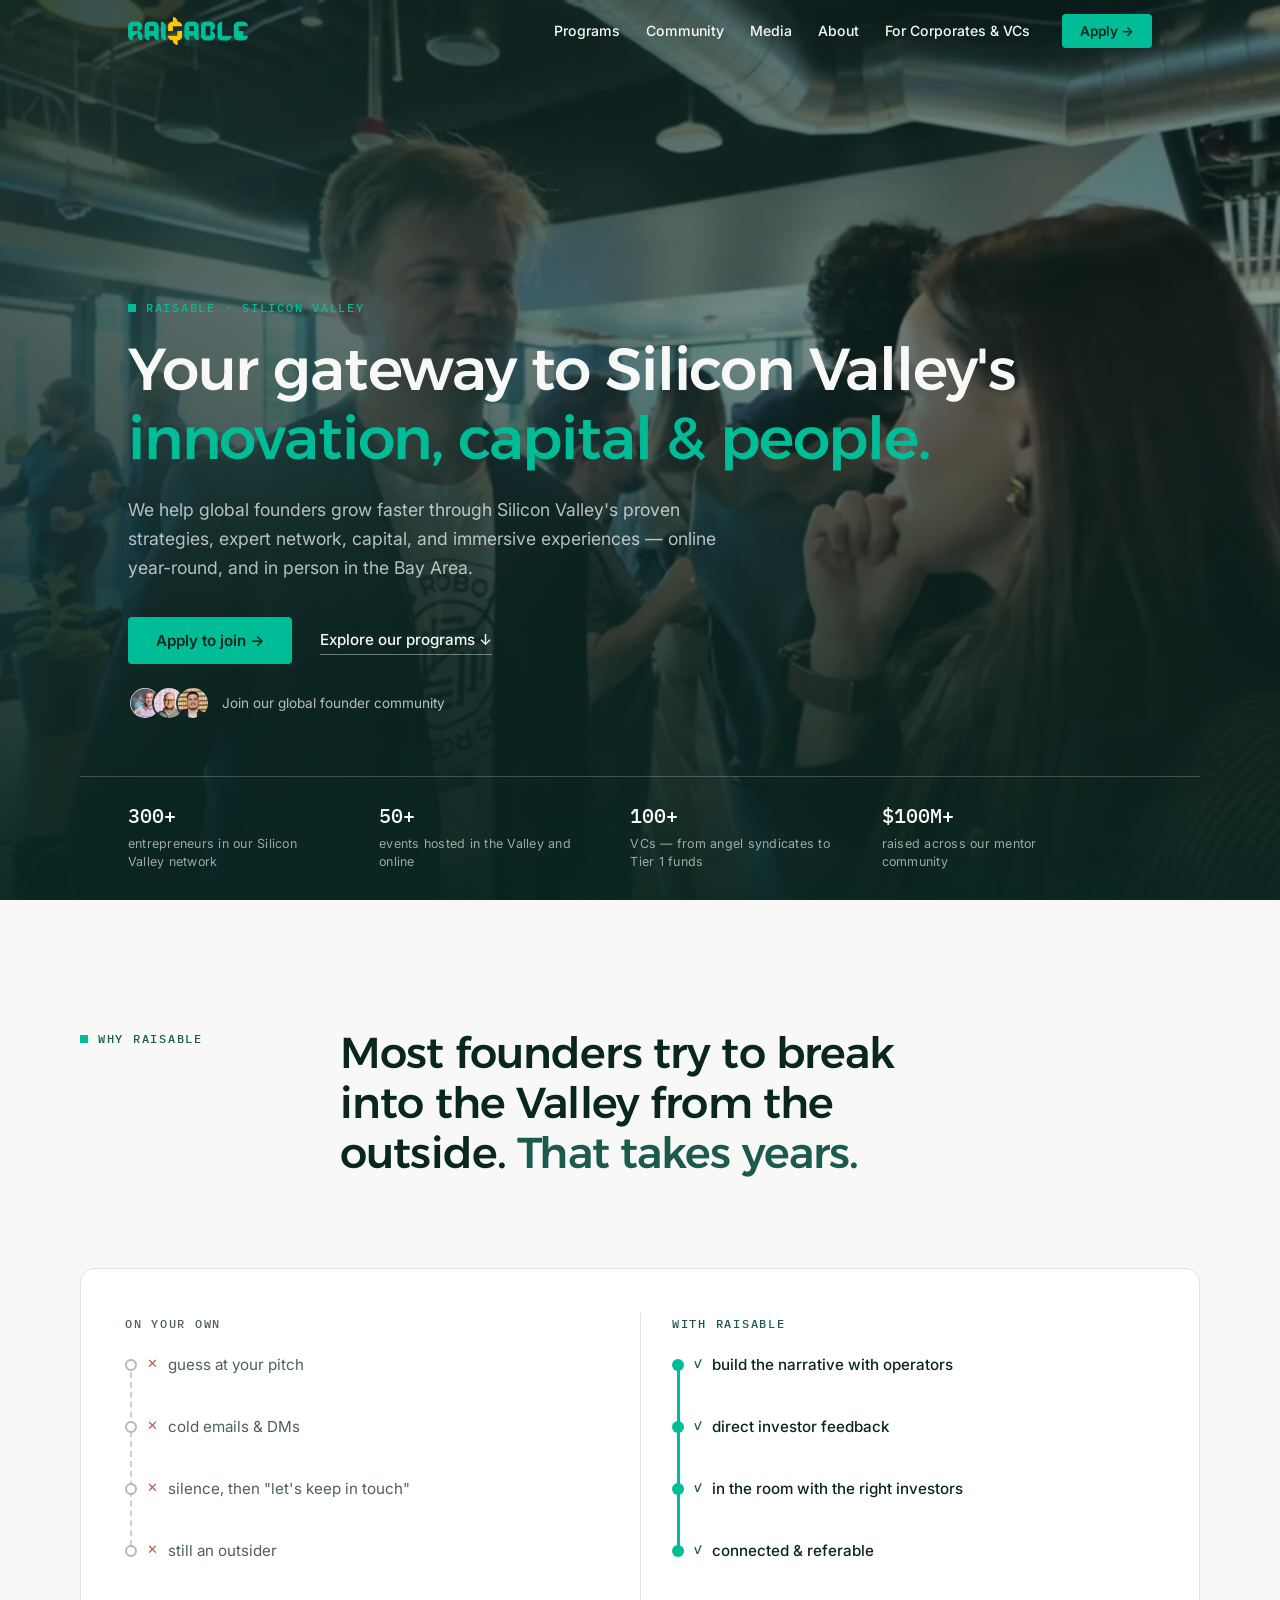
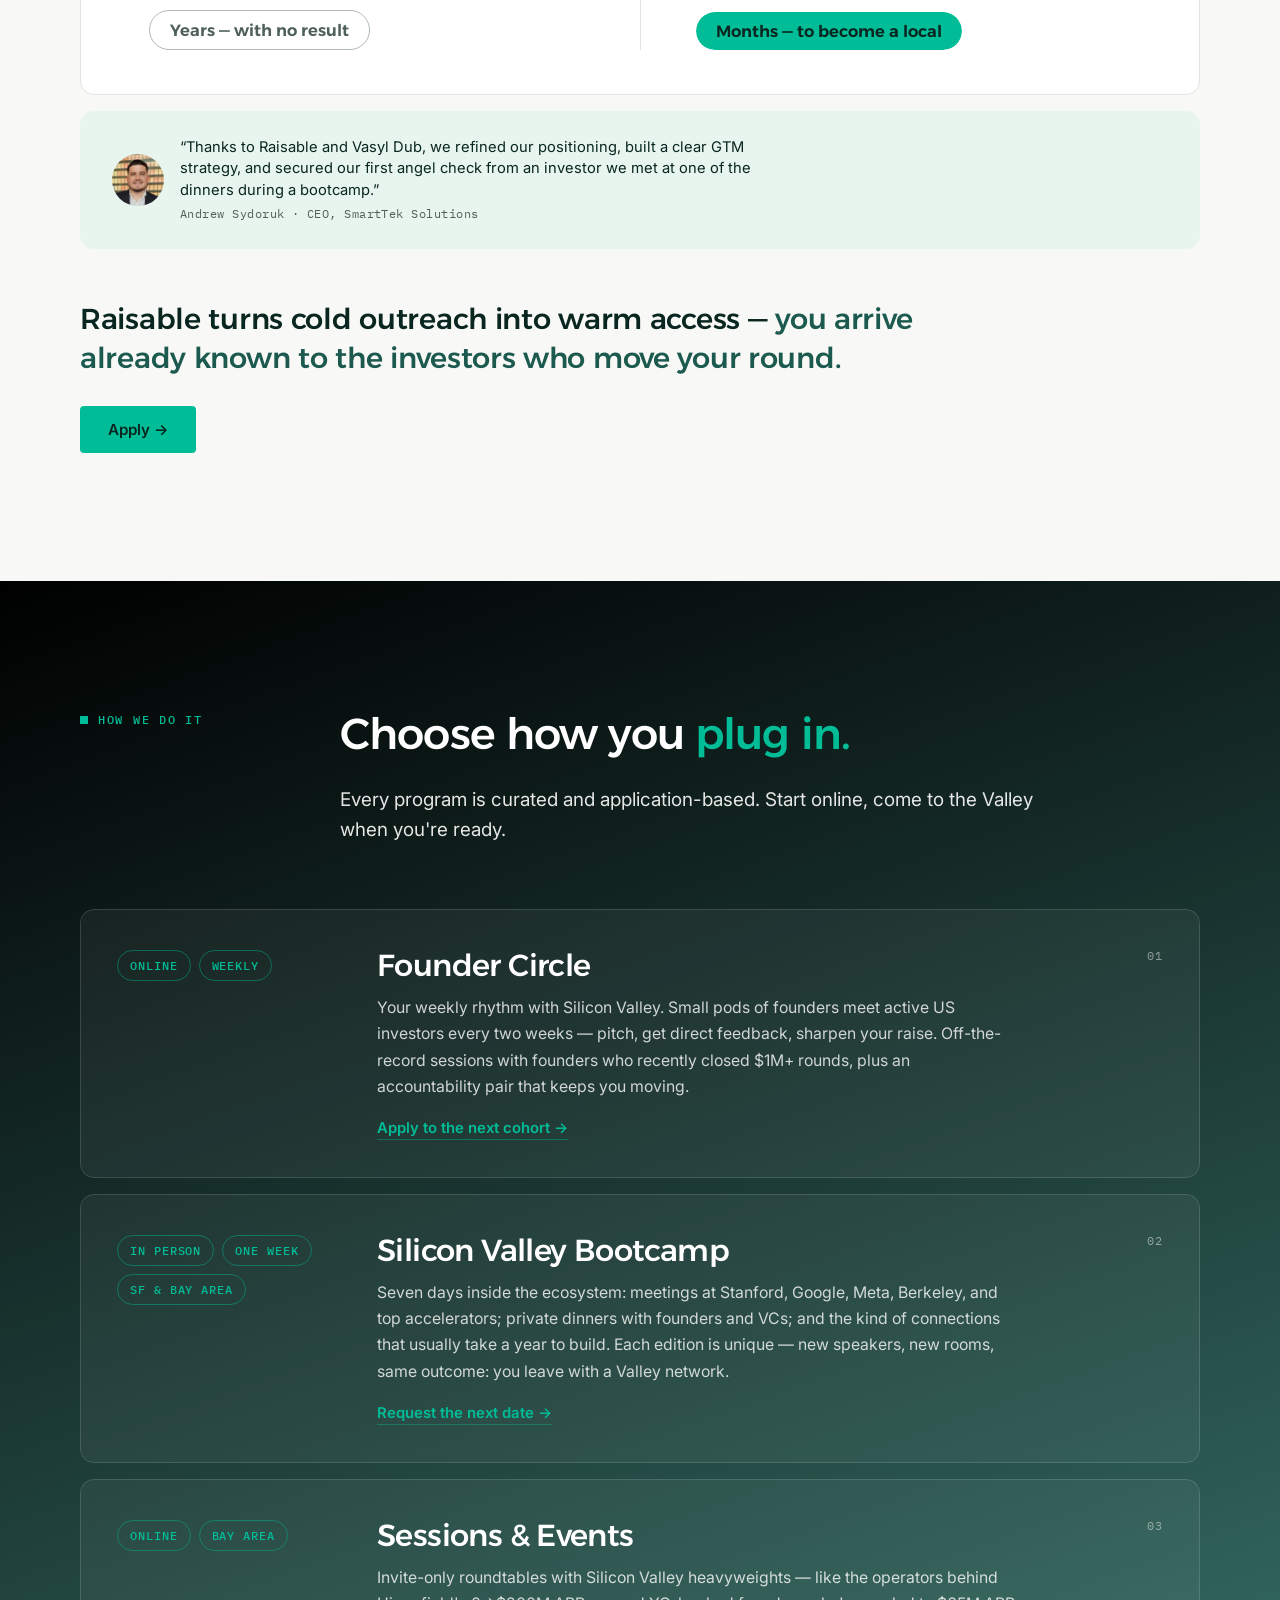
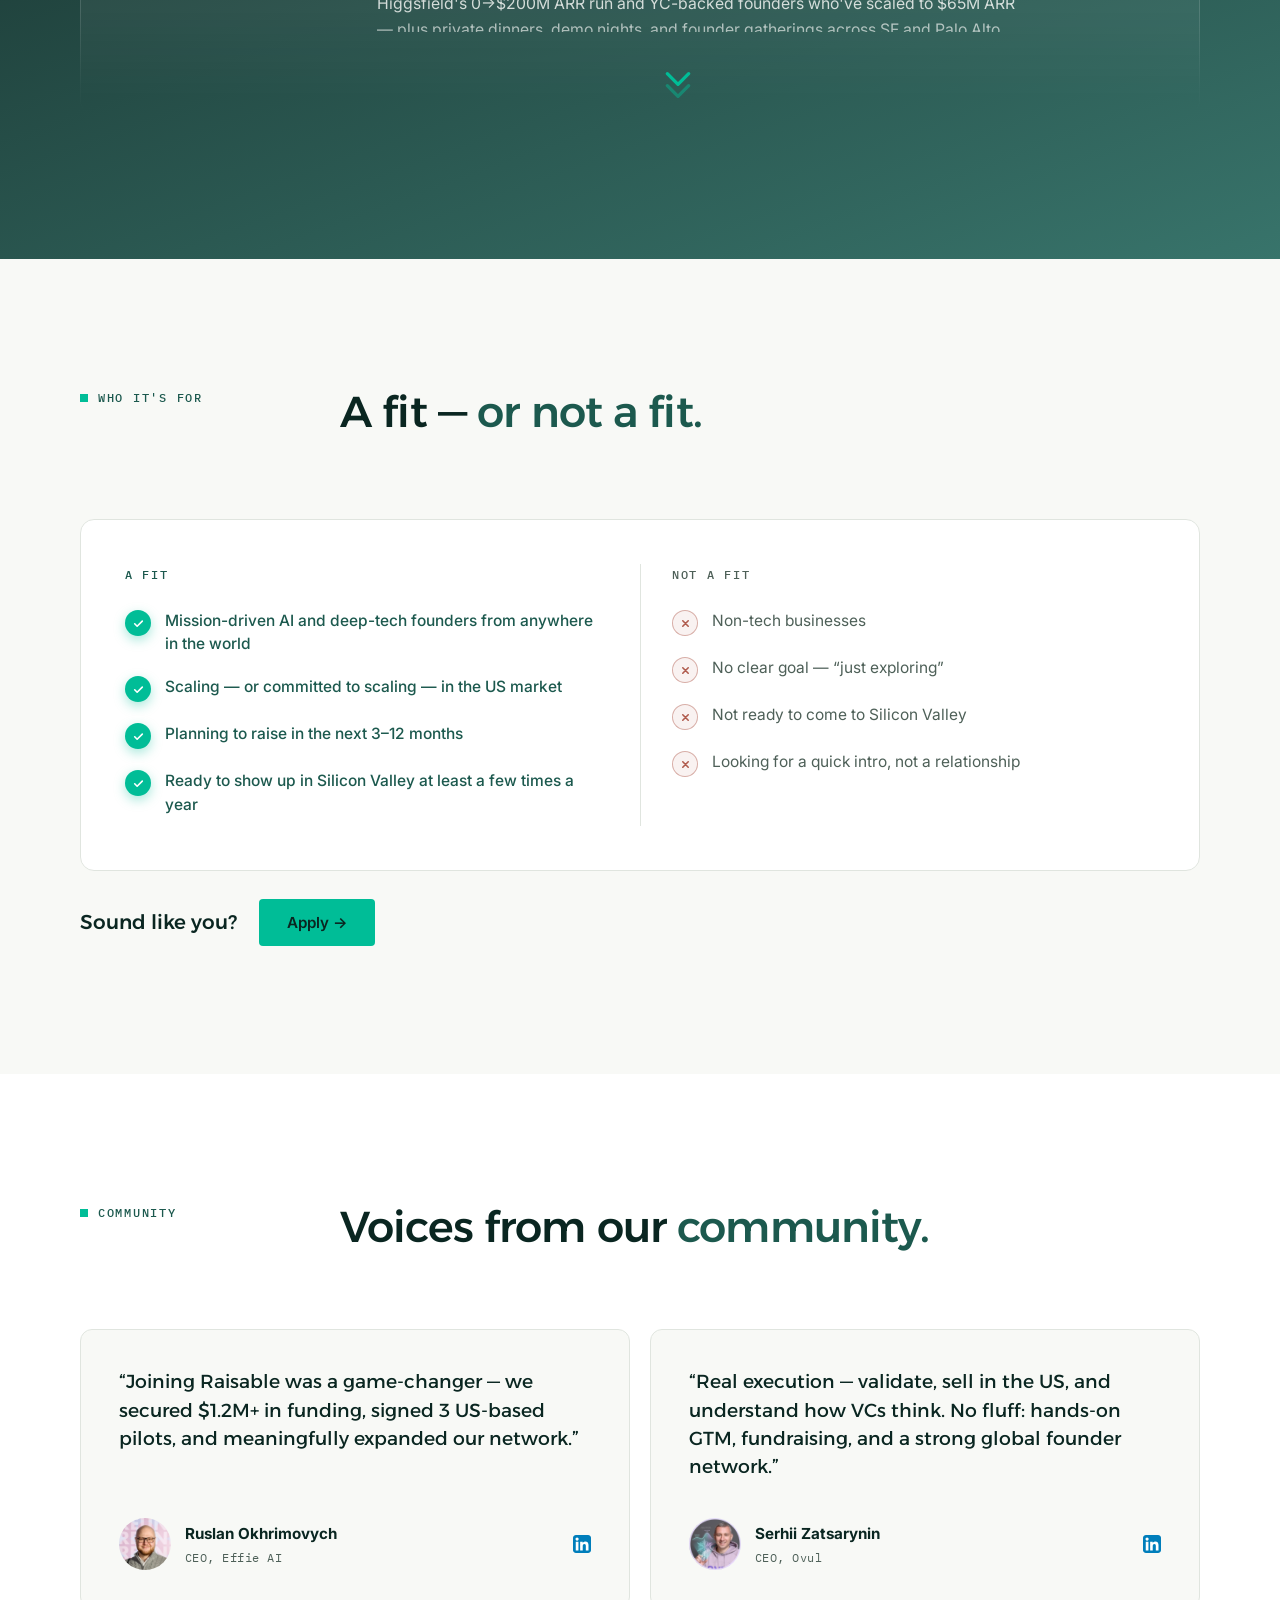
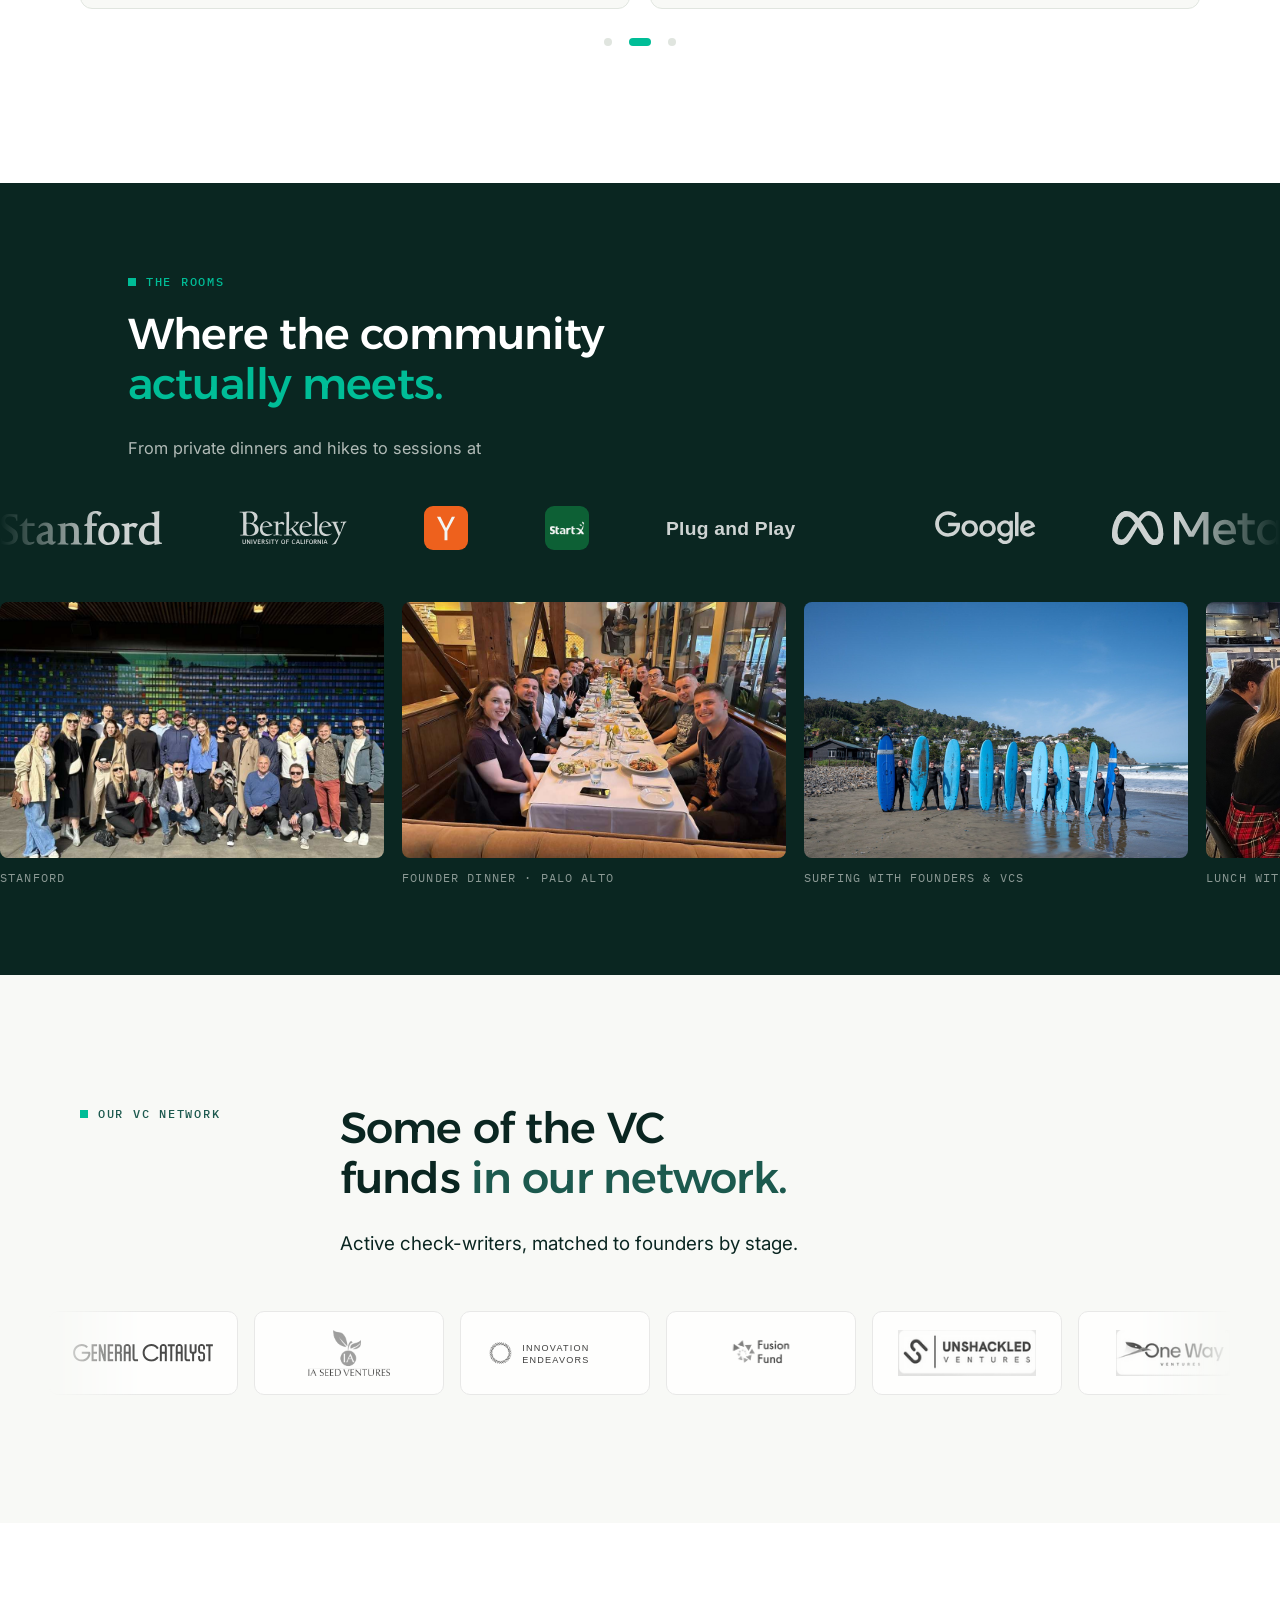
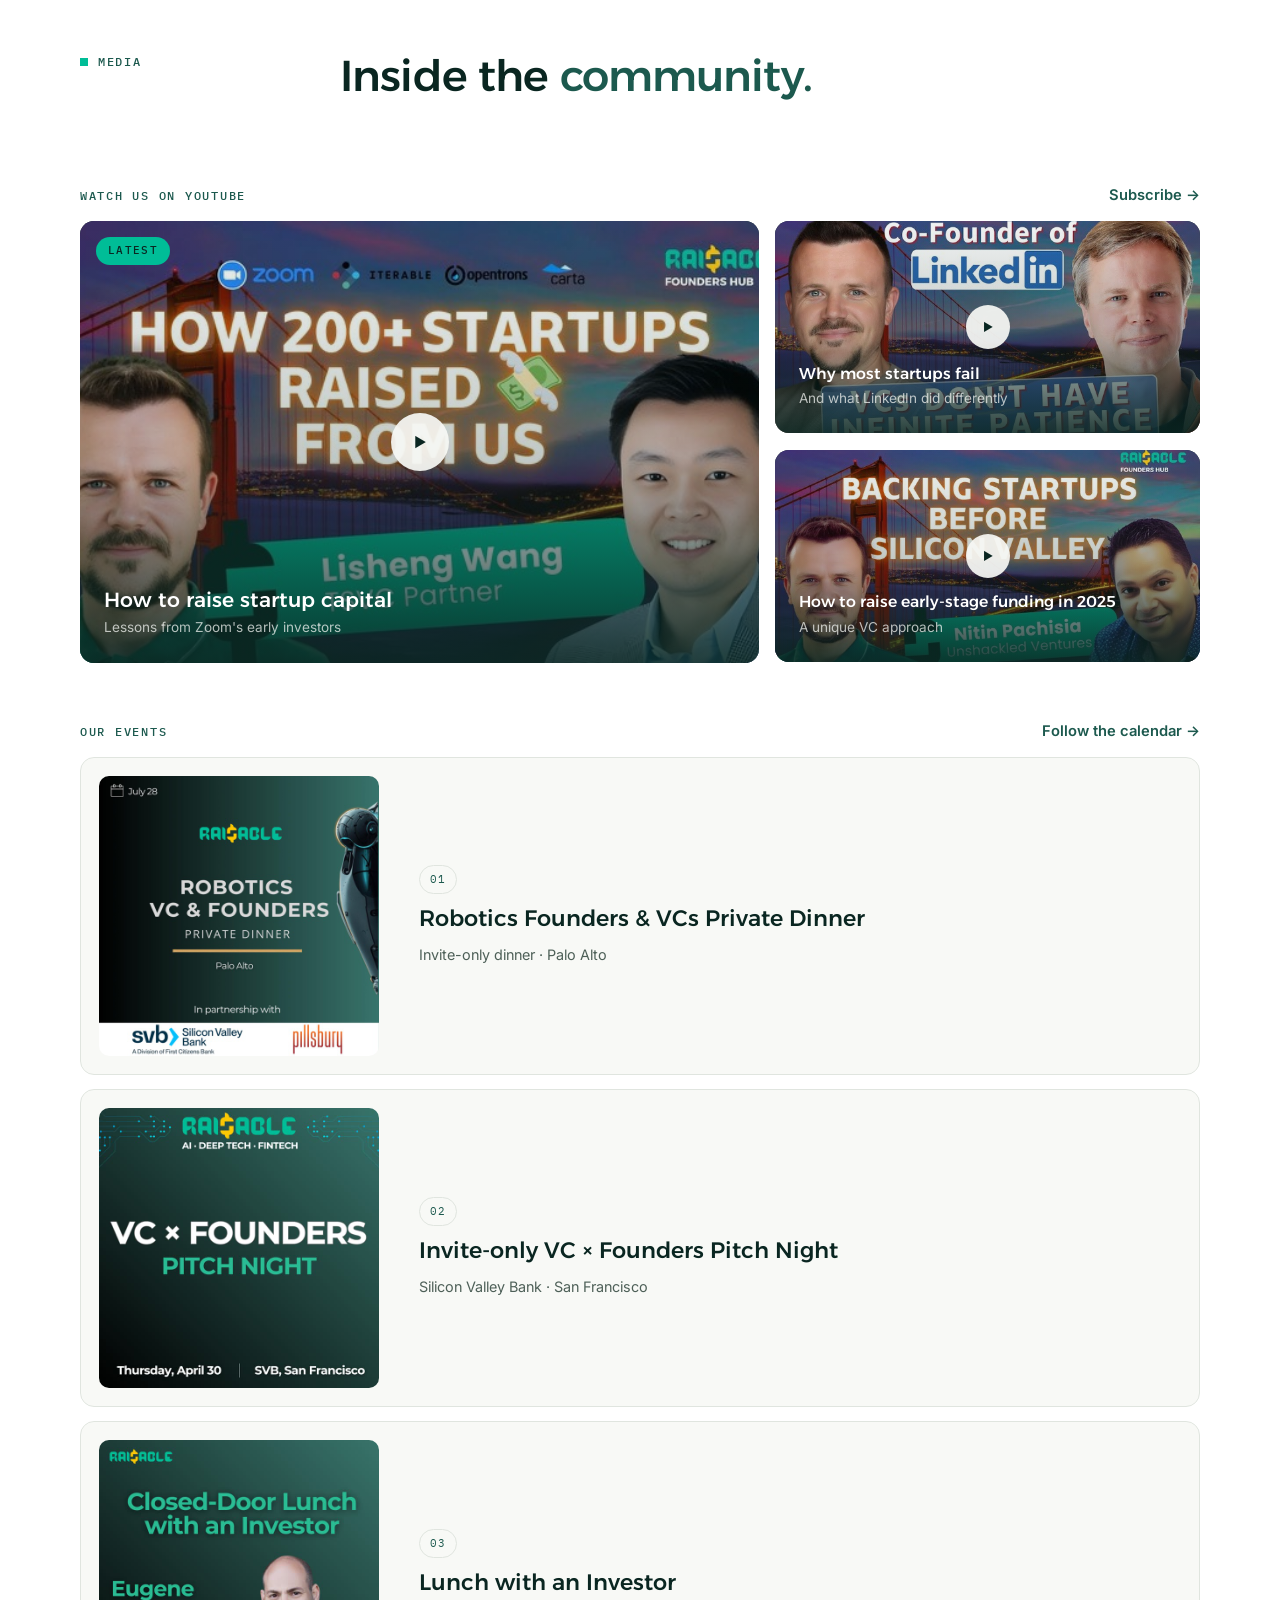
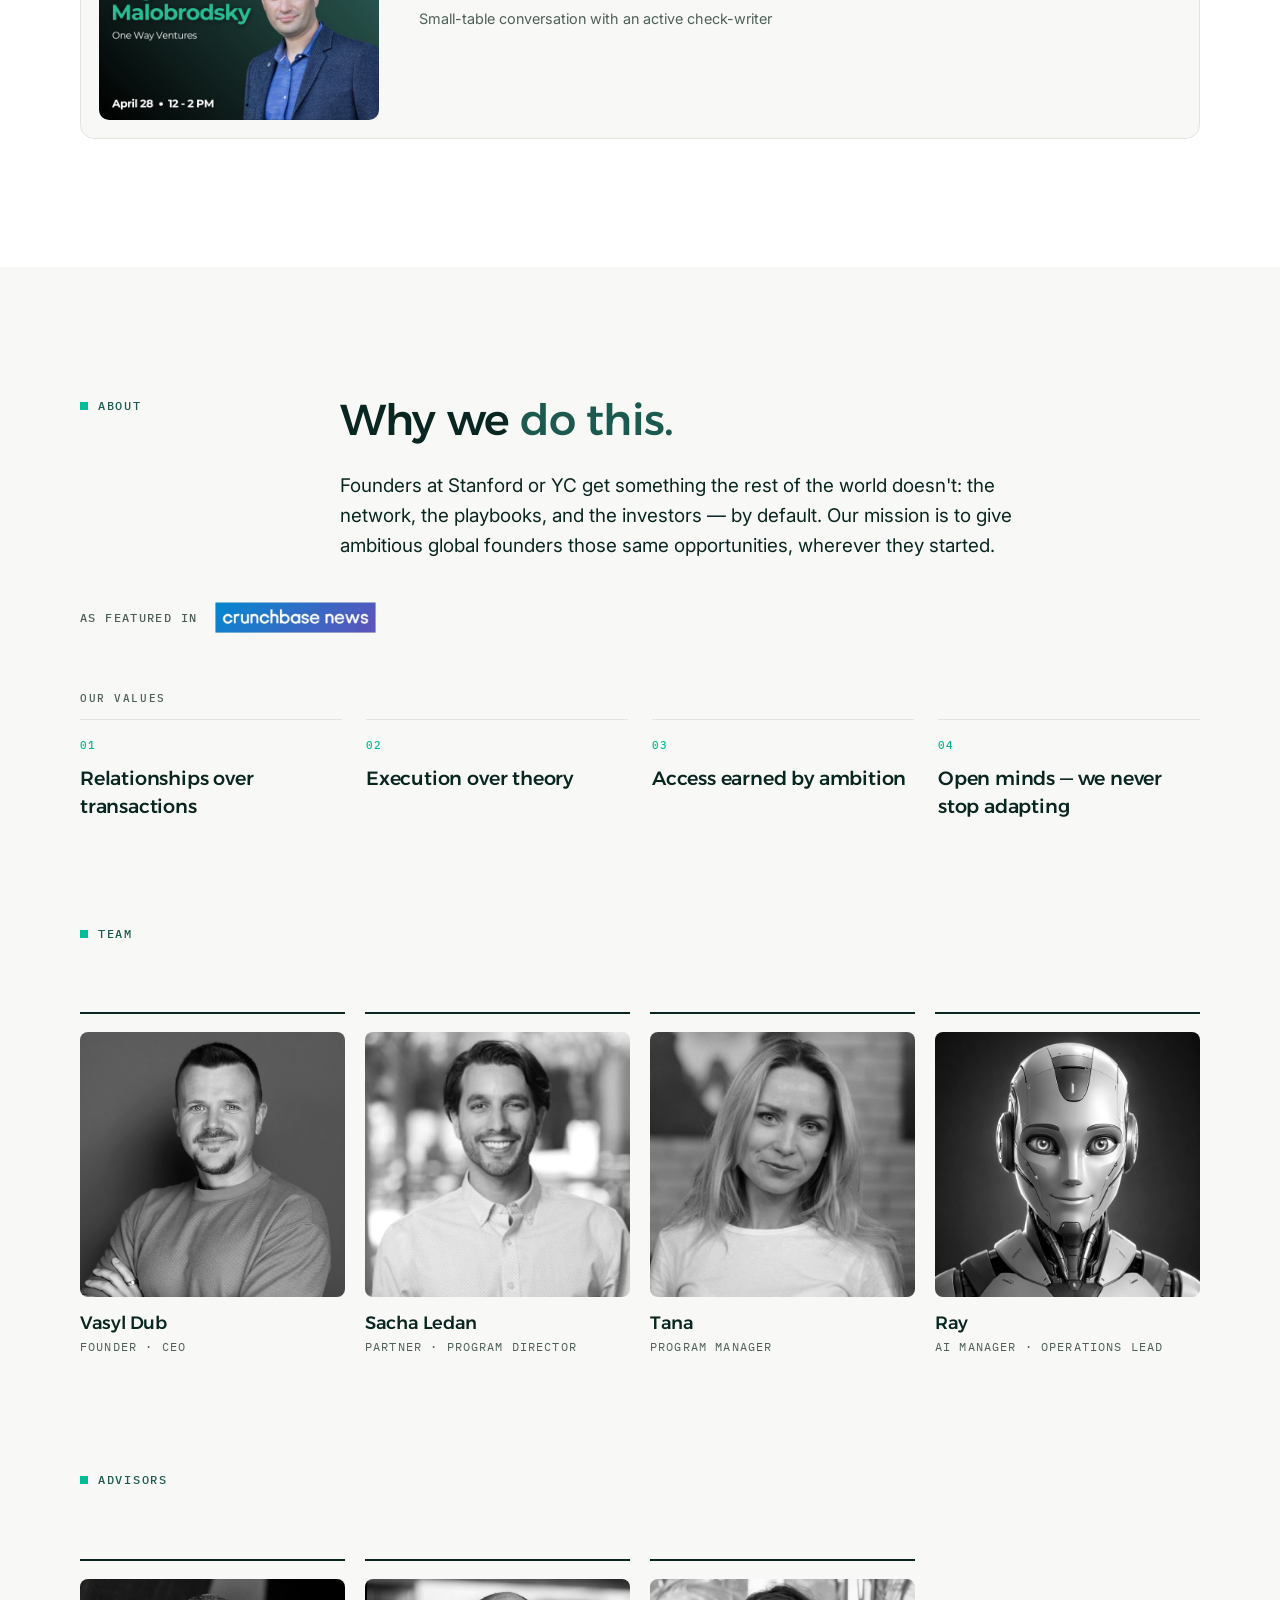
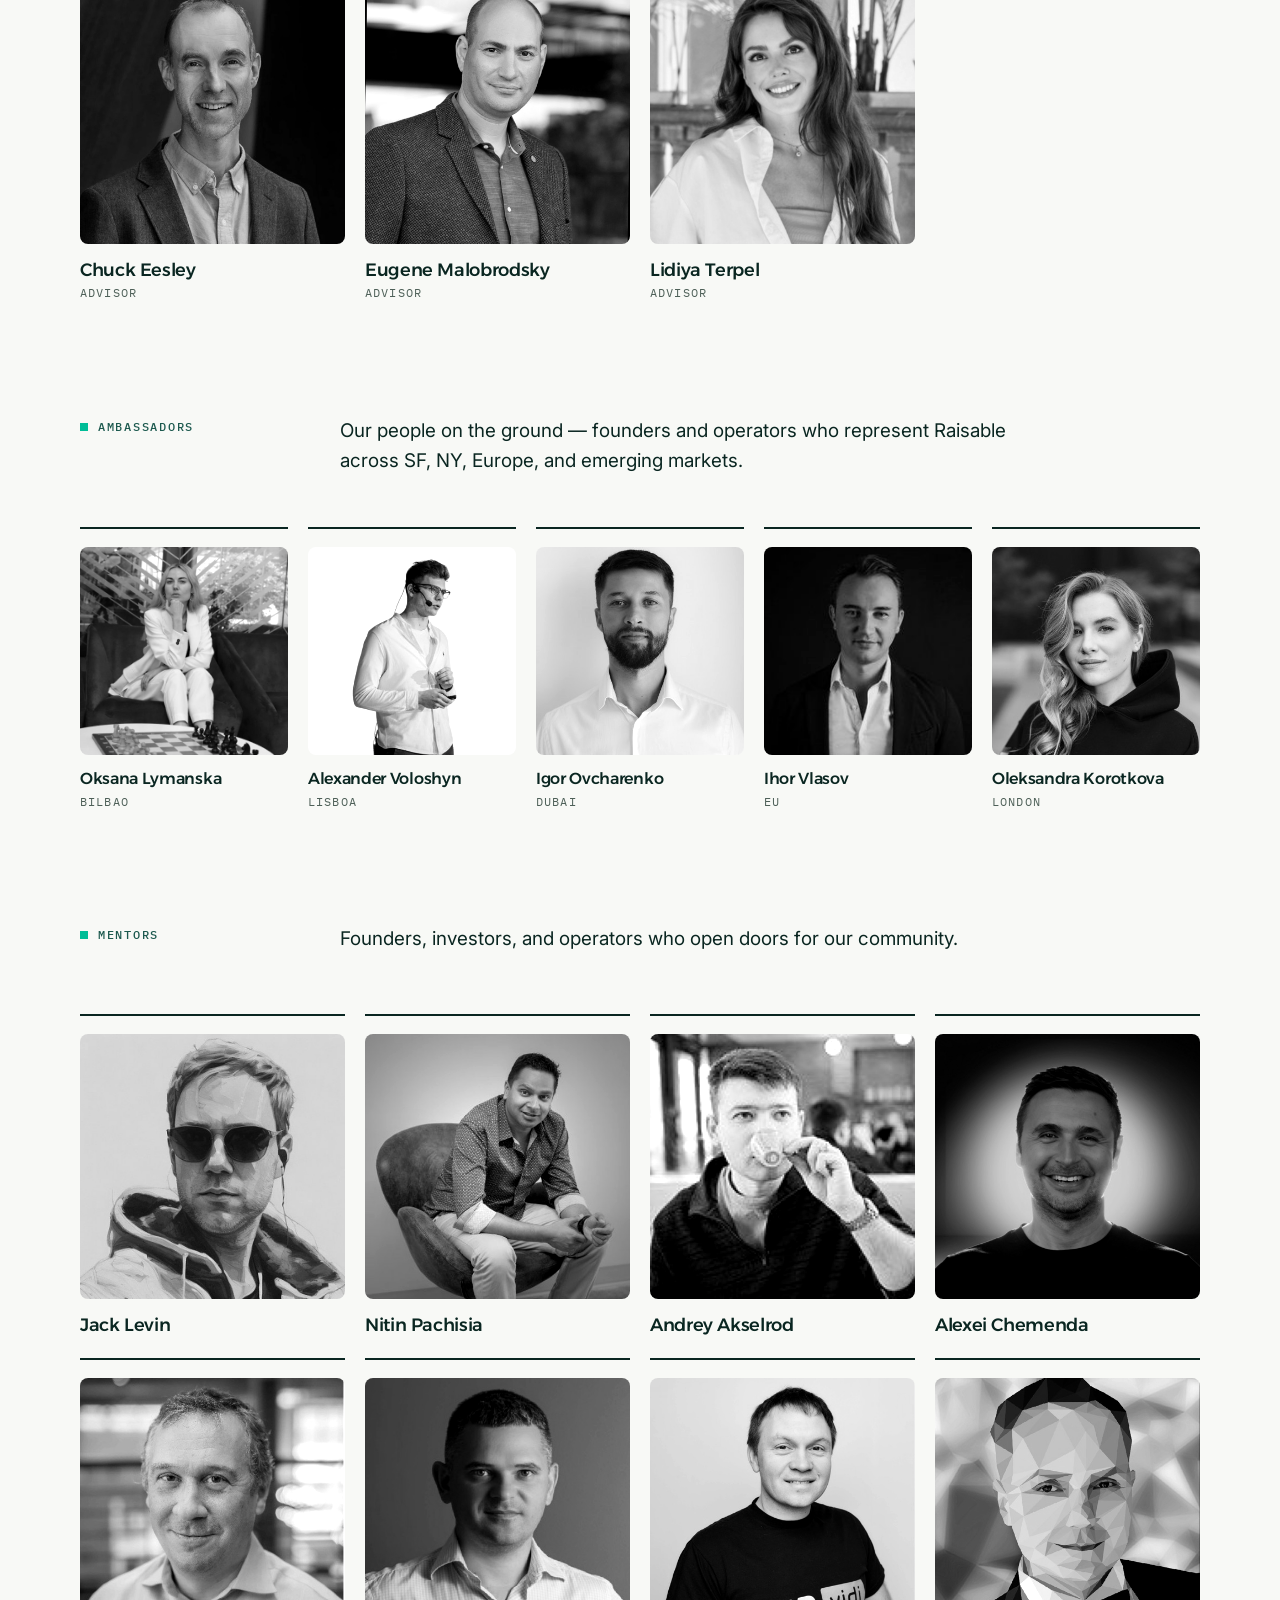
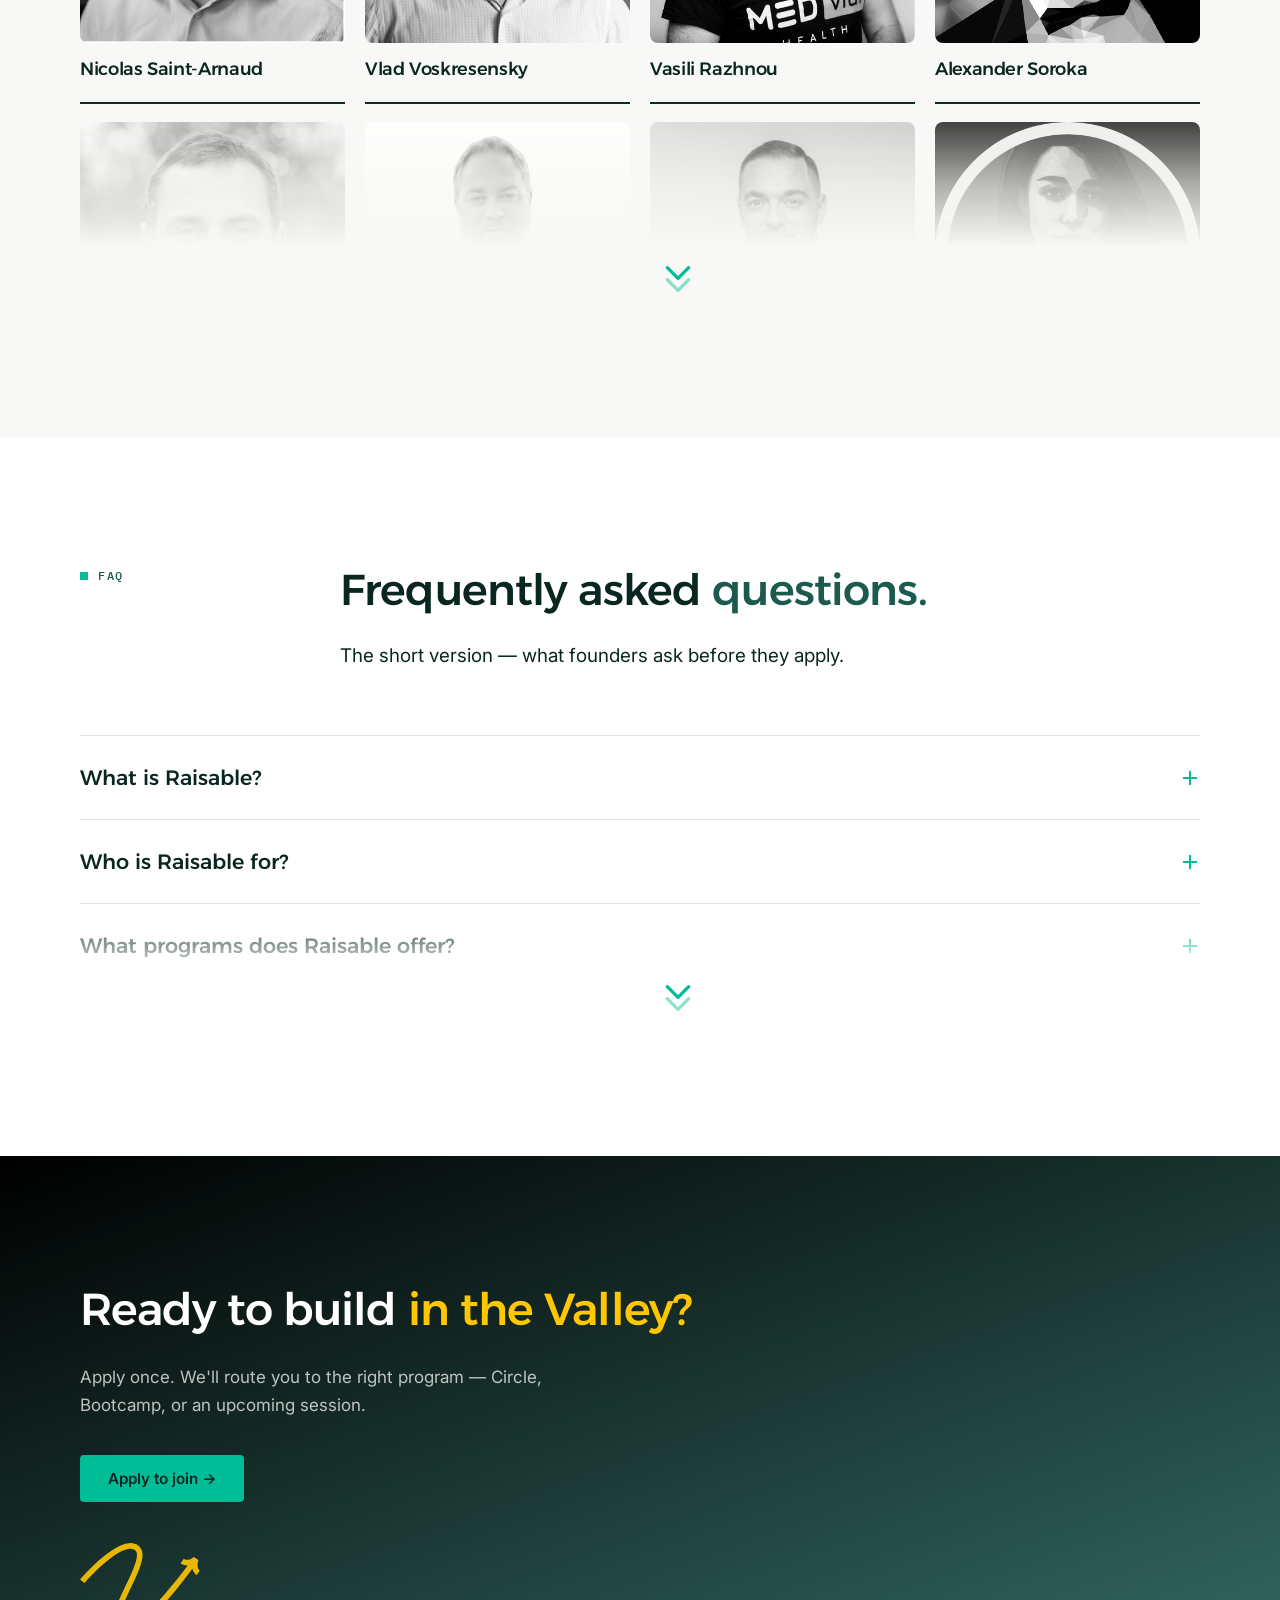
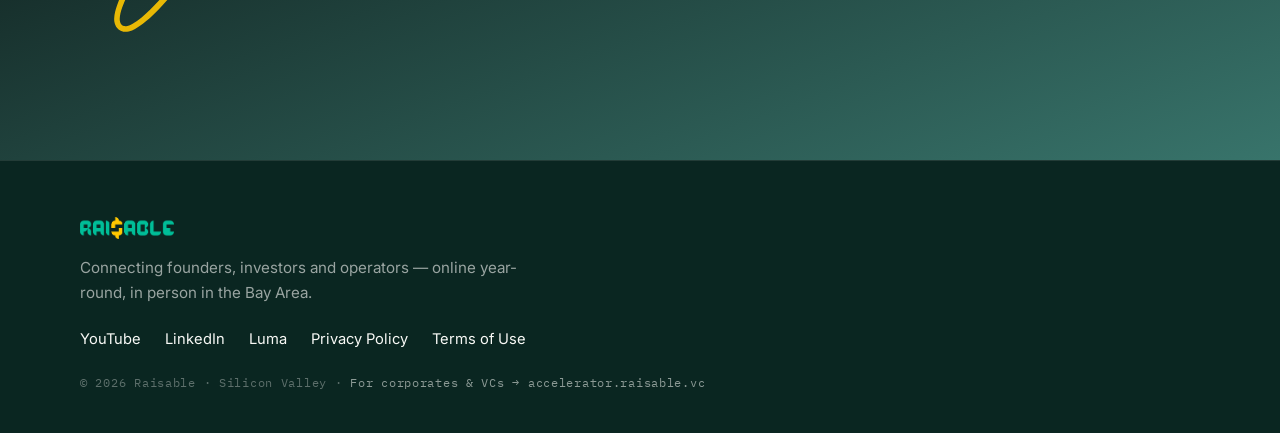
==== index.html @ 181fca27 "Investor form: check size, stages, top-3 industries, optional criteria - Average check size (radio, " ====
<!DOCTYPE html>
<html lang="en">
<head>
  <meta charset="UTF-8">
  <meta name="viewport" content="width=device-width, initial-scale=1.0">
  <title>Raisable — Silicon Valley Programs for Global Founders</title>
  <meta name="description" content="Founder community, investor sessions, and Silicon Valley bootcamps. Raisable helps global founders become fundable and break into the US market.">
  <link rel="canonical" href="https://raisable.vc/">
  <meta property="og:type" content="website">
  <meta property="og:site_name" content="Raisable">
  <meta property="og:locale" content="en_US">
  <meta property="og:url" content="https://raisable.vc/">
  <meta property="og:title" content="Raisable — Silicon Valley Programs for Global Founders">
  <meta property="og:description" content="Founder community, investor sessions, and Silicon Valley bootcamps. Raisable helps global founders become fundable and break into the US market.">
  <meta property="og:image" content="https://raisable.vc/assets/video/hero-poster.jpg">
  <meta property="og:image:width" content="1280">
  <meta property="og:image:height" content="720">
  <meta property="og:image:alt" content="Raisable — Silicon Valley programs for global founders">
  <meta name="twitter:card" content="summary_large_image">
  <meta name="twitter:title" content="Raisable — Silicon Valley Programs for Global Founders">
  <meta name="twitter:description" content="Founder community, investor sessions, and Silicon Valley bootcamps. Raisable helps global founders become fundable and break into the US market.">
  <meta name="twitter:image" content="https://raisable.vc/assets/video/hero-poster.jpg">
  <meta name="twitter:image:alt" content="Raisable — Silicon Valley programs for global founders">
  <meta name="theme-color" content="#0A2621">
  <link rel="icon" href="data:image/svg+xml,%3Csvg xmlns='http://www.w3.org/2000/svg' viewBox='0 0 32 32'%3E%3Crect width='32' height='32' rx='7' fill='%230A2621'/%3E%3Ctext x='16' y='23' font-family='Arial,sans-serif' font-size='19' font-weight='700' fill='%2300BD97' text-anchor='middle'%3ER%3C/text%3E%3C/svg%3E">
  <link rel="preconnect" href="https://fonts.googleapis.com">
  <link rel="preconnect" href="https://fonts.gstatic.com" crossorigin>
  <link href="https://fonts.googleapis.com/css2?family=Alexandria:wght@400;500;600;700&family=Inter:wght@400;500;600&family=IBM+Plex+Mono:wght@400;500&display=swap" rel="stylesheet">
  <!-- Google Analytics (GA4) — paste your Measurement ID below to enable -->
  <script>
    window.GA_MEASUREMENT_ID = 'G-0SW6V2QF0W';
    window.dataLayer = window.dataLayer || [];
    window.gtag = function () { dataLayer.push(arguments); };
    if (window.GA_MEASUREMENT_ID) {
      var _ga = document.createElement('script');
      _ga.async = true;
      _ga.src = 'https://www.googletagmanager.com/gtag/js?id=' + window.GA_MEASUREMENT_ID;
      document.head.appendChild(_ga);
      gtag('js', new Date());
      gtag('config', window.GA_MEASUREMENT_ID);
    }
  </script>
  <script type="application/ld+json">
  {
    "@context": "https://schema.org",
    "@graph": [
      {
        "@type": "Organization",
        "@id": "https://raisable.vc/#organization",
        "name": "Raisable",
        "url": "https://raisable.vc/",
        "logo": {
          "@type": "ImageObject",
          "url": "https://raisable.vc/assets/img/logo.png"
        },
        "image": "https://raisable.vc/assets/video/hero-poster.jpg",
        "description": "Raisable runs Silicon Valley programs, investor sessions, and bootcamps that help global founders become fundable and break into the US market.",
        "email": "og@raisable.vc",
        "slogan": "Your gateway to Silicon Valley's innovation, capital & people.",
        "areaServed": "Worldwide",
        "knowsAbout": [
          "Startup fundraising",
          "Venture capital",
          "Go-to-market strategy",
          "US market entry",
          "Startup accelerators",
          "Founder mentorship"
        ],
        "founder": {
          "@type": "Person",
          "name": "Vasyl Dub",
          "jobTitle": "Founder & CEO",
          "url": "https://www.linkedin.com/in/vasyl-dub/",
          "sameAs": ["https://www.linkedin.com/in/vasyl-dub/"]
        },
        "sameAs": [
          "https://www.linkedin.com/company/raisable-global/",
          "https://www.youtube.com/@RaisableFounders",
          "https://luma.com/raisable"
        ]
      },
      {
        "@type": "WebSite",
        "@id": "https://raisable.vc/#website",
        "url": "https://raisable.vc/",
        "name": "Raisable",
        "description": "Silicon Valley programs for global founders.",
        "publisher": { "@id": "https://raisable.vc/#organization" },
        "inLanguage": "en-US"
      },
      {
        "@type": "WebPage",
        "@id": "https://raisable.vc/#webpage",
        "url": "https://raisable.vc/",
        "name": "Raisable — Silicon Valley Programs for Global Founders",
        "isPartOf": { "@id": "https://raisable.vc/#website" },
        "about": { "@id": "https://raisable.vc/#organization" },
        "description": "Founder community, investor sessions, and Silicon Valley bootcamps. Raisable helps global founders become fundable and break into the US market.",
        "inLanguage": "en-US",
        "datePublished": "2026-07-09",
        "dateModified": "2026-07-09"
      }
    ]
  }
  </script>
  <script type="application/ld+json">
  {
    "@context": "https://schema.org",
    "@type": "FAQPage",
    "@id": "https://raisable.vc/#faq",
    "isPartOf": { "@id": "https://raisable.vc/#webpage" },
    "mainEntity": [
      {
        "@type": "Question",
        "name": "What is Raisable?",
        "acceptedAnswer": {
          "@type": "Answer",
          "text": "Raisable helps global founders break into Silicon Valley. Through an online founder community, in-person bootcamps, invite-only investor sessions, and an application-only acceleration program, founders become fundable and ready for the US market."
        }
      },
      {
        "@type": "Question",
        "name": "Who is Raisable for?",
        "acceptedAnswer": {
          "@type": "Answer",
          "text": "Mission-driven AI and deep-tech founders from anywhere in the world — scaling, or committed to scaling, in the US market, planning to raise in the next 3–12 months, and ready to show up in Silicon Valley a few times a year."
        }
      },
      {
        "@type": "Question",
        "name": "What programs does Raisable offer?",
        "acceptedAnswer": {
          "@type": "Answer",
          "text": "Four programs: the weekly online Founder Circle, the one-week in-person Silicon Valley Bootcamp, invite-only Sessions & Events, and the application-only Acceleration Program. Every program is curated and application-based — start online, come to the Valley when you're ready."
        }
      },
      {
        "@type": "Question",
        "name": "Do I need to be in Silicon Valley to join?",
        "acceptedAnswer": {
          "@type": "Answer",
          "text": "No. You can start online from anywhere in the world, year-round. You come to the Bay Area for bootcamps and events when you're ready — most founders visit a few times a year."
        }
      },
      {
        "@type": "Question",
        "name": "How do I apply to Raisable?",
        "acceptedAnswer": {
          "@type": "Answer",
          "text": "Apply once through the site. Every application is reviewed personally, and we route you to the right program — Founder Circle, Bootcamp, or an upcoming session. Applications are curated and space is limited."
        }
      },
      {
        "@type": "Question",
        "name": "Who is behind Raisable?",
        "acceptedAnswer": {
          "@type": "Answer",
          "text": "Raisable was founded by Vasyl Dub, a Stanford STVP mentor and Network VC venture partner. Programs are led by Sacha Ledan (ex-Stanford GSB, ex-StartX), backed by advisors including Stanford professor Chuck Eesley and a network of 15+ founder-mentors."
        }
      }
    ]
  }
  </script>
  <link rel="stylesheet" href="assets/css/style.css?v=77">
  <noscript><style>
    .load { animation: none; opacity: 1; transform: none; }
    .reveal { opacity: 1; transform: none; visibility: visible; transition: none; }
    .compare .node, .compare .track-pill { opacity: 1; }
    .track-warm .track-nodes::before { transform: none; }
  </style></noscript>
</head>
<body>

  <a class="skip-link" href="#main">Skip to content</a>

  <header class="nav" id="nav">
    <div class="nav-inner">
      <a class="nav-logo" href="#top" aria-label="Raisable — home">
        <img src="assets/img/logo.png" alt="Raisable" width="122" height="28">
      </a>
      <nav class="nav-links" id="nav-menu" aria-label="Page sections">
        <a href="#programs">Programs</a>
        <a href="#community">Community</a>
        <a href="#media">Media</a>
        <a href="#about">About</a>
        <a href="https://accelerator.raisable.vc" target="_blank" rel="noopener">For Corporates&nbsp;&amp;&nbsp;VCs</a>
      </nav>
      <button class="btn btn-nav" type="button" data-open-apply>Apply&nbsp;<span class="arr">→</span></button>
      <button class="nav-toggle" type="button" aria-expanded="false" aria-controls="nav-menu" aria-label="Menu">
        <span></span><span></span>
      </button>
    </div>
  </header>

  <main id="main">

    <!-- ============ 1 · HERO ============ -->
    <section class="hero" id="top">
      <div class="hero-media" aria-hidden="true">
        <video id="hero-video" autoplay muted loop playsinline preload="metadata"
               poster="assets/video/hero-poster.jpg">
          <source src="assets/video/hero.mp4" type="video/mp4">
        </video>
        <div class="hero-scrim"></div>
      </div>

      <div class="hero-content">
        <p class="eyebrow eyebrow-light load" data-l="1">Raisable · Silicon Valley</p>
        <h1 class="load" data-l="2">Your gateway to Silicon Valley's<br>
          <em>innovation, capital&nbsp;&amp;&nbsp;people.</em></h1>
        <p class="hero-sub load" data-l="3">We help global founders grow faster through Silicon Valley's
          proven strategies, expert network, capital, and immersive experiences — online year-round,
          and in person in the Bay&nbsp;Area.</p>
        <div class="hero-actions load" data-l="4">
          <button class="btn btn-primary" type="button" data-open-apply>Apply to join&nbsp;<span class="arr">→</span></button>
          <a class="link-arrow" href="#programs">Explore our programs&nbsp;↓</a>
        </div>
        <p class="hero-trust load" data-l="4">
          <span class="hero-avatars" aria-hidden="true">
            <img src="assets/img/T_ZATSARYNIN.jpg" alt="" width="34" height="34">
            <img src="assets/img/T_OKHRIMOVYCH.jpg" alt="" width="34" height="34">
            <img src="assets/img/T_SYDORUK.jpg" alt="" width="34" height="34">
          </span>
          <span>Join our global founder community</span>
        </p>
      </div>

      <div class="hero-proof load" data-l="5" role="group" aria-label="Community in numbers">
        <div class="proof-item"><strong data-count="300" data-suffix="+">300+</strong><span>entrepreneurs in our Silicon Valley network</span></div>
        <div class="proof-item"><strong data-count="50" data-suffix="+">50+</strong><span>events hosted in the Valley and online</span></div>
        <div class="proof-item"><strong data-count="100" data-suffix="+">100+</strong><span>VCs — from angel syndicates to Tier&nbsp;1 funds</span></div>
        <div class="proof-item"><strong>$100M+</strong><span>raised across our mentor community</span></div>
      </div>
    </section>

    <!-- ============ 2 · WHY RAISABLE ============ -->
    <section class="section" id="why">
      <div class="section-grid">
        <div class="section-label">
          <p class="eyebrow reveal">Why Raisable</p>
        </div>
        <div class="section-body">
          <h2 class="reveal">Most founders try to break into the Valley from the outside.
            <em>That takes years.</em></h2>
        </div>
      </div>

      <!-- Comparison: same journey, two ways — stage j of A maps to stage j of B -->
      <div class="compare reveal">
        <div class="track track-cold" data-reveal-watch>
          <p class="track-label">On your own</p>
          <div class="track-line">
            <ol class="track-nodes">
              <li class="node" style="--wv-d: 0.15s; --wv-dm: 0.15s"><span class="node-mark" aria-hidden="true">✕</span><span class="node-dot"></span><span class="node-label">guess at your pitch</span></li>
              <li class="node" style="--wv-d: 0.55s; --wv-dm: 0.4s"><span class="node-mark" aria-hidden="true">✕</span><span class="node-dot"></span><span class="node-label">cold emails &amp; DMs</span></li>
              <li class="node" style="--wv-d: 0.95s; --wv-dm: 0.65s"><span class="node-mark" aria-hidden="true">✕</span><span class="node-dot"></span><span class="node-label">silence, then "let's keep in touch"</span></li>
              <li class="node" style="--wv-d: 1.35s; --wv-dm: 0.9s"><span class="node-mark" aria-hidden="true">✕</span><span class="node-dot"></span><span class="node-label">still an outsider</span></li>
            </ol>
            <span class="track-pill pill-muted" style="--wv-d: 1.7s; --wv-dm: 1.05s">Years — with no result</span>
          </div>
        </div>
        <div class="track track-warm" data-reveal-watch>
          <p class="track-label">With Raisable</p>
          <div class="track-line">
            <ol class="track-nodes">
              <li class="node" style="--wv-d: 0.35s; --wv-dm: 0.15s"><span class="node-mark" aria-hidden="true">✓</span><span class="node-dot"></span><span class="node-label">build the narrative with operators</span></li>
              <li class="node" style="--wv-d: 0.75s; --wv-dm: 0.4s"><span class="node-mark" aria-hidden="true">✓</span><span class="node-dot"></span><span class="node-label">direct investor feedback</span></li>
              <li class="node" style="--wv-d: 1.15s; --wv-dm: 0.65s"><span class="node-mark" aria-hidden="true">✓</span><span class="node-dot"></span><span class="node-label">in the room with the right investors</span></li>
              <li class="node" style="--wv-d: 1.55s; --wv-dm: 0.9s"><span class="node-mark" aria-hidden="true">✓</span><span class="node-dot"></span><span class="node-label">connected &amp; referable</span></li>
            </ol>
            <span class="track-pill pill-accent" style="--wv-d: 1.85s; --wv-dm: 1.1s" data-trackb-pill>Months — to become a local</span>
          </div>
        </div>
      </div>

      <!-- Proof band: earns the "weeks" claim. Stats are config-driven in main.js
           (WHY_STATS) — empty stats stay hidden; never invent numbers. -->
      <div class="why-proof reveal" id="why-proof">
        <div class="proof-stats" data-proof-stats hidden>
          <div class="pstat" data-stat="founders" hidden><strong></strong><span>founders through the program</span></div>
          <div class="pstat" data-stat="raised" hidden><strong></strong><span>raised by alumni</span></div>
          <div class="pstat" data-stat="intros" hidden><strong></strong><span>warm investor intros made</span></div>
        </div>
        <figure class="proof-quote">
          <img src="assets/img/T_SYDORUK.jpg" alt="" loading="lazy">
          <div>
            <blockquote>“Thanks to Raisable and Vasyl Dub, we refined our positioning, built a clear
              GTM strategy, and secured our first angel check from an investor we met at one of the
              dinners during a bootcamp.”</blockquote>
            <figcaption>Andrew Sydoruk · CEO, SmartTek Solutions</figcaption>
          </div>
        </figure>
      </div>

      <p class="why-bridge reveal">Raisable turns cold outreach into warm access —
        <em>you arrive already known to the investors who move your round.</em></p>
      <div class="why-cta reveal">
        <button class="btn btn-primary" type="button" data-open-apply data-why-cta>Apply&nbsp;<span class="arr">→</span></button>
      </div>
    </section>

    <!-- ============ 3 · HOW WE DO IT ============ -->
    <section class="section section-dark" id="programs">
      <div class="section-grid">
        <div class="section-label">
          <p class="eyebrow reveal">How we do it</p>
        </div>
        <div class="section-body">
          <h2 class="reveal">Choose how you <em>plug in.</em></h2>
          <p class="lede reveal">Every program is curated and application-based.
            Start online, come to the Valley when you're ready.</p>
        </div>
      </div>

      <div class="programs is-collapsed" role="list">
        <article class="program-row reveal" role="listitem">
          <p class="program-meta"><span>Online</span><span>Weekly</span></p>
          <div class="program-body">
            <h3>Founder Circle</h3>
            <p>Your weekly rhythm with Silicon Valley. Small pods of founders meet active US investors
              every two weeks — pitch, get direct feedback, sharpen your raise. Off-the-record sessions
              with founders who recently closed $1M+ rounds, plus an accountability pair that keeps
              you moving.</p>
            <button class="program-cta" type="button" data-open-apply data-role="founder">Apply to the next cohort&nbsp;<span class="arr">→</span></button>
          </div>
        </article>
        <article class="program-row reveal" role="listitem">
          <p class="program-meta"><span>In person</span><span>One week</span><span>SF &amp; Bay Area</span></p>
          <div class="program-body">
            <h3>Silicon Valley Bootcamp</h3>
            <p>Seven days inside the ecosystem: meetings at Stanford, Google, Meta, Berkeley, and top
              accelerators; private dinners with founders and VCs; and the kind of connections that
              usually take a year to build. Each edition is unique — new speakers, new rooms, same
              outcome: you leave with a Valley network.</p>
            <button class="program-cta" type="button" data-open-apply data-role="founder">Request the next date&nbsp;<span class="arr">→</span></button>
          </div>
        </article>
        <article class="program-row reveal" role="listitem">
          <p class="program-meta"><span>Online</span><span>Bay Area</span></p>
          <div class="program-body">
            <h3>Sessions &amp; Events</h3>
            <p>Invite-only roundtables with Silicon Valley heavyweights — like the operators behind
              Higgsfield's 0→$200M ARR run and YC-backed founders who've scaled to $65M ARR — plus
              private dinners, demo nights, and founder gatherings across SF and Palo&nbsp;Alto.</p>
            <a class="program-cta" href="#media">See upcoming events&nbsp;<span class="arr">→</span></a>
          </div>
        </article>
        <article class="program-row program-more" role="listitem" hidden>
          <p class="program-meta"><span>Cohort-based</span><span>Online</span><span>Bay Area</span></p>
          <div class="program-body">
            <h3>Acceleration Program</h3>
            <p>An application-only sprint to make your company fundable in the US: investor-ready
              narrative and deck, GTM built for the US market, hands-on work with mentors from our
              bench, and pitch sessions with active VC funds from our network. Cohorts open a few
              times a year.</p>
            <button class="program-cta" type="button" data-open-apply data-role="program">Apply to the next program&nbsp;<span class="arr">→</span></button>
          </div>
        </article>
        <button class="programs-peek" type="button" aria-label="Show all programs">
          <svg viewBox="0 0 24 24" aria-hidden="true"><path d="M4 8l8 8 8-8" fill="none" stroke="currentColor" stroke-width="2.5" stroke-linecap="round" stroke-linejoin="round"/></svg>
          <svg viewBox="0 0 24 24" aria-hidden="true"><path d="M4 8l8 8 8-8" fill="none" stroke="currentColor" stroke-width="2.5" stroke-linecap="round" stroke-linejoin="round"/></svg>
        </button>
      </div>
      <div class="programs-more reveal">
        <button class="peek-up" type="button" data-show-programs aria-expanded="false" aria-label="Show less"><svg viewBox="0 0 24 24" aria-hidden="true"><path d="M4 16l8-8 8 8" fill="none" stroke="currentColor" stroke-width="2.5" stroke-linecap="round" stroke-linejoin="round"/></svg><svg viewBox="0 0 24 24" aria-hidden="true"><path d="M4 16l8-8 8 8" fill="none" stroke="currentColor" stroke-width="2.5" stroke-linecap="round" stroke-linejoin="round"/></svg></button>
      </div>
    </section>

    <!-- ============ 3b · WHO IT'S FOR ============ -->
    <section class="section" id="fit">
      <div class="section-grid">
        <div class="section-label">
          <p class="eyebrow reveal">Who it's for</p>
        </div>
        <div class="section-body">
          <h2 class="reveal">A fit — <em>or not a fit.</em></h2>
        </div>
      </div>
      <div class="fit-compare reveal">
        <div class="fit-side fit-yes">
          <p class="track-label">A fit</p>
          <ul>
            <li style="--fd: 0.05s"><span class="fit-ico" aria-hidden="true"><svg viewBox="0 0 24 24"><path pathLength="100" d="M5 12.5l4.5 4.5L19 7.5"/></svg></span><span class="fit-text">Mission-driven AI and deep-tech founders from anywhere in the world</span></li>
            <li style="--fd: 0.17s"><span class="fit-ico" aria-hidden="true"><svg viewBox="0 0 24 24"><path pathLength="100" d="M5 12.5l4.5 4.5L19 7.5"/></svg></span><span class="fit-text">Scaling — or committed to scaling — in the US market</span></li>
            <li style="--fd: 0.29s"><span class="fit-ico" aria-hidden="true"><svg viewBox="0 0 24 24"><path pathLength="100" d="M5 12.5l4.5 4.5L19 7.5"/></svg></span><span class="fit-text">Planning to raise in the next 3–12 months</span></li>
            <li style="--fd: 0.41s"><span class="fit-ico" aria-hidden="true"><svg viewBox="0 0 24 24"><path pathLength="100" d="M5 12.5l4.5 4.5L19 7.5"/></svg></span><span class="fit-text">Ready to show up in Silicon Valley at least a few times a year</span></li>
          </ul>
        </div>
        <div class="fit-side fit-no">
          <p class="track-label">Not a fit</p>
          <ul>
            <li style="--fd: 0.05s"><span class="fit-ico" aria-hidden="true"><svg viewBox="0 0 24 24"><path pathLength="100" d="M7 7l10 10M17 7L7 17"/></svg></span><span class="fit-text">Non-tech businesses</span></li>
            <li style="--fd: 0.17s"><span class="fit-ico" aria-hidden="true"><svg viewBox="0 0 24 24"><path pathLength="100" d="M7 7l10 10M17 7L7 17"/></svg></span><span class="fit-text">No clear goal — “just exploring”</span></li>
            <li style="--fd: 0.29s"><span class="fit-ico" aria-hidden="true"><svg viewBox="0 0 24 24"><path pathLength="100" d="M7 7l10 10M17 7L7 17"/></svg></span><span class="fit-text">Not ready to come to Silicon Valley</span></li>
            <li style="--fd: 0.41s"><span class="fit-ico" aria-hidden="true"><svg viewBox="0 0 24 24"><path pathLength="100" d="M7 7l10 10M17 7L7 17"/></svg></span><span class="fit-text">Looking for a quick intro, not a relationship</span></li>
          </ul>
        </div>
      </div>
      <p class="fit-cta reveal">Sound like you?
        <button class="btn btn-primary" type="button" data-open-apply>Apply&nbsp;<span class="arr">→</span></button></p>
    </section>

    <!-- ============ 5 · COMMUNITY & PROOF ============ -->
    <section class="section section-tint" id="community">
      <div class="section-grid">
        <div class="section-label">
          <p class="eyebrow reveal">Community</p>
        </div>
        <div class="section-body">
          <h2 class="reveal">Voices from our <em>community.</em></h2>
        </div>
      </div>

      <div class="quotes reveal" data-carousel>
        <div class="quotes-track">
          <figure class="quote">
            <blockquote>“I've had the pleasure of working with Vasyl Dub as a guest speaker and mentor
              at Stanford. I'm truly impressed by his energy, persistence, and entrepreneurial
              spirit.”</blockquote>
            <figcaption>
              <img class="q-avatar" src="assets/img/T_EESLEY.jpg" alt="Prof. Chuck Eesley" loading="lazy">
              <span class="q-id">
                <strong>Prof. Chuck Eesley</strong>
                <span>Stanford · Innovation &amp; Entrepreneurship</span>
              </span>
              <a class="li-link" href="https://www.linkedin.com/in/eesley/" target="_blank" rel="noopener" aria-label="Prof. Chuck Eesley on LinkedIn"><img src="assets/img/LG_LINKEDIN_ICON.svg" alt="LinkedIn" loading="lazy"></a>
            </figcaption>
          </figure>
          <figure class="quote">
            <blockquote>“Thanks to Raisable and Vasyl Dub, we refined our positioning, built a clear
              GTM strategy, and secured our first angel check from an investor we met at one of the
              dinners during a bootcamp.”</blockquote>
            <figcaption>
              <img class="q-avatar" src="assets/img/T_SYDORUK.jpg" alt="Andrew Sydoruk" loading="lazy">
              <span class="q-id">
                <strong>Andrew Sydoruk</strong>
                <span>CEO, SmartTek Solutions</span>
              </span>
              <a class="li-link" href="https://www.linkedin.com/in/andrii-sydoruk/" target="_blank" rel="noopener" aria-label="Andrew Sydoruk on LinkedIn"><img src="assets/img/LG_LINKEDIN_ICON.svg" alt="LinkedIn" loading="lazy"></a>
            </figcaption>
          </figure>
          <figure class="quote">
            <blockquote>“Joining Raisable was a game-changer — we secured $1.2M+ in funding, signed
              3 US-based pilots, and meaningfully expanded our network.”</blockquote>
            <figcaption>
              <img class="q-avatar" src="assets/img/T_OKHRIMOVYCH.jpg" alt="Ruslan Okhrimovych" loading="lazy">
              <span class="q-id">
                <strong>Ruslan Okhrimovych</strong>
                <span>CEO, Effie AI</span>
              </span>
              <a class="li-link" href="https://www.linkedin.com/in/ruslanokhrimovych/" target="_blank" rel="noopener" aria-label="Ruslan Okhrimovych on LinkedIn"><img src="assets/img/LG_LINKEDIN_ICON.svg" alt="LinkedIn" loading="lazy"></a>
            </figcaption>
          </figure>
          <figure class="quote">
            <blockquote>“Real execution — validate, sell in the US, and understand how VCs think.
              No fluff: hands-on GTM, fundraising, and a strong global founder network.”</blockquote>
            <figcaption>
              <img class="q-avatar" src="assets/img/T_ZATSARYNIN.jpg" alt="Serhii Zatsarynin" loading="lazy">
              <span class="q-id">
                <strong>Serhii Zatsarynin</strong>
                <span>CEO, Ovul</span>
              </span>
              <a class="li-link" href="https://www.linkedin.com/in/serhii-zatsarynin/" target="_blank" rel="noopener" aria-label="Serhii Zatsarynin on LinkedIn"><img src="assets/img/LG_LINKEDIN_ICON.svg" alt="LinkedIn" loading="lazy"></a>
            </figcaption>
          </figure>
          <figure class="quote">
            <blockquote>“Vasyl introduced us to incredible people. We gained a lot for our business —
              all through real examples.”</blockquote>
            <figcaption>
              <img class="q-avatar" src="assets/img/T_TYMOSHCHUK.jpg" alt="Dmytro Tymoshchuk" loading="lazy">
              <span class="q-id">
                <strong>Dmytro Tymoshchuk</strong>
                <span>Founder/CEO, DDST Group</span>
              </span>
              <a class="li-link" href="https://www.linkedin.com/in/timoshuck/" target="_blank" rel="noopener" aria-label="Dmytro Tymoshchuk on LinkedIn"><img src="assets/img/LG_LINKEDIN_ICON.svg" alt="LinkedIn" loading="lazy"></a>
            </figcaption>
          </figure>
          <figure class="quote">
            <blockquote>“I joined the Raisable founders program for the insights, network access, and
              hands-on experience it takes to build an investment-ready, scalable business. Highly
              recommended.”</blockquote>
            <figcaption>
              <img class="q-avatar" src="assets/img/T_IVITSKIY.jpg" alt="Igor Ivitskyi" loading="lazy">
              <span class="q-id">
                <strong>Igor Ivitskyi</strong>
                <span>Founder, Ivitskiy Ads Lab · Google &amp; YouTube Ads expert, PhD</span>
              </span>
              <a class="li-link" href="https://www.linkedin.com/in/ivitskiy/" target="_blank" rel="noopener" aria-label="Igor Ivitskyi on LinkedIn"><img src="assets/img/LG_LINKEDIN_ICON.svg" alt="LinkedIn" loading="lazy"></a>
            </figcaption>
          </figure>
        </div>
        <div class="quotes-nav">
          <div class="quotes-dots" role="group" aria-label="Testimonial pages"></div>
        </div>
      </div>
    </section>

    <!-- ============ 5b · THE ROOMS (signature filmstrip) ============ -->
    <section class="rooms" aria-label="Photos from our programs">
      <div class="rooms-head">
        <p class="eyebrow eyebrow-light">The rooms</p>
        <h2>Where the community <em>actually meets.</em></h2>
        <p class="rooms-sub">From private dinners and hikes to sessions at</p>
      </div>
      <div class="rooms-logos" aria-label="Stanford, Berkeley, Y Combinator, StartX, Plug and Play, Google, Meta, LinkedIn, Apple">
        <div class="logos-track" data-marquee>
          <img class="lg lg-inv" src="assets/img/LG_STANFORD.svg" alt="Stanford">
          <img class="lg lg-inv" src="assets/img/LG_BERKELEY.svg" alt="Berkeley">
          <img class="lg lg-tile" src="assets/img/LG_YC.svg" alt="Y Combinator">
          <img class="lg lg-tile" src="assets/img/LG_STARTX.png" alt="StartX">
          <img class="lg lg-inv" src="assets/img/LG_PNP.svg" alt="Plug and Play">
          <img class="lg lg-inv" src="assets/img/LG_GOOGLE.svg" alt="Google">
          <img class="lg lg-inv" src="assets/img/LG_META.svg" alt="Meta">
          <img class="lg lg-tile" src="assets/img/LG_LINKEDIN_ICON.svg" alt="LinkedIn">
          <img class="lg lg-inv" src="assets/img/LG_APPLE.svg" alt="Apple">
        </div>
      </div>
      <div class="rooms-strip" data-strip>
        <div class="rooms-track">
          <figure><img src="assets/img/PHOTO_STANFORD_GROUP.jpg" alt="Raisable cohort at Stanford University" loading="lazy"><figcaption>Stanford</figcaption></figure>
          <figure><img src="assets/img/BOOT_DINNER.jpg" alt="Private founder dinner" loading="lazy"><figcaption>Founder dinner · Palo Alto</figcaption></figure>
          <figure><img src="assets/img/ROOMS_SURF.jpg" alt="Surfing with founders and VCs" loading="lazy"><figcaption>Surfing with founders &amp; VCs</figcaption></figure>
          <figure><img src="assets/img/ROOMS_LUNCH_1.jpg" alt="Lunch with an investor" loading="lazy"><figcaption>Lunch with an investor</figcaption></figure>
          <figure><img src="assets/img/PHOTO_PLUGPLAY.jpg" alt="Session at Plug and Play" loading="lazy"><figcaption>Plug and Play</figcaption></figure>
          <figure><img src="assets/img/BOOT_BERKELEY.jpg" alt="Cohort visit to UC Berkeley" loading="lazy"><figcaption>UC Berkeley</figcaption></figure>
          <figure><img src="assets/img/ROOMS_GOOGLE.jpg" alt="Meeting with leaders at Google" loading="lazy"><figcaption>Google</figcaption></figure>
          <figure><img src="assets/img/BOOT_1.jpg" alt="Bootcamp session" loading="lazy"><figcaption>SV Bootcamp</figcaption></figure>
          <figure><img src="assets/img/PHOTO_STANFORD.jpg" alt="At Stanford campus" loading="lazy"><figcaption>Stanford</figcaption></figure>
          <figure><img src="assets/img/ROOMS_LINKEDIN.jpg" alt="Visit to LinkedIn headquarters" loading="lazy"><figcaption>LinkedIn HQ</figcaption></figure>
          <figure><img src="assets/img/ROOMS_LUNCH_2.jpg" alt="Lunch with an investor" loading="lazy"><figcaption>Lunch with an investor</figcaption></figure>
          <figure><img src="assets/img/BOOT_4.jpg" alt="Investor session" loading="lazy"><figcaption>Investor session</figcaption></figure>
          <figure><img src="assets/img/BOOT_6.jpg" alt="Founder gathering in San Francisco" loading="lazy"><figcaption>San Francisco</figcaption></figure>
          <figure><img src="assets/img/BOOT_9.jpg" alt="Bootcamp group photo" loading="lazy"><figcaption>SV Bootcamp</figcaption></figure>
        </div>
      </div>
    </section>

    <!-- ============ 5c · VC NETWORK + MENTORS ============ -->
    <section class="section" id="network">
      <div class="section-grid">
        <div class="section-label">
          <p class="eyebrow reveal">Our VC network</p>
        </div>
        <div class="section-body">
          <h2 class="reveal">Some of the VC funds <em>in our network.</em></h2>
          <p class="lede reveal">Active check-writers, matched to founders by stage.</p>
        </div>
      </div>
      <div class="vc-marquee reveal">
        <div class="vc-track" data-marquee>
          <img src="assets/img/VC_GENERALCATALYST.svg" alt="General Catalyst">
          <img src="assets/img/VC_IASEED.png" alt="IA Seed Ventures">
          <img src="assets/img/VC_INNOVATIONENDEAVORS.svg" alt="Innovation Endeavors">
          <img src="assets/img/VC_FUSIONFUND.png" alt="Fusion Fund">
          <img src="assets/img/VC_UNSHACKLED.png" alt="Unshackled Ventures">
          <img src="assets/img/VC_ONEWAY.png" alt="One Way Ventures">
          <img src="assets/img/VC_ONEVALLEY.png" alt="OneValley">
          <img src="assets/img/VC_TSVC.png" alt="TSVC">
          <img src="assets/img/VC_NETWORK.png" alt="Network VC">
          <img src="assets/img/VC_GEEK.png" alt="Geek Ventures">
          <img src="assets/img/VC_SID.png" alt="SID Venture Partners">
          <img src="assets/img/VC_UNPOPULAR.png" alt="Unpopular Ventures">
          <img src="assets/img/VC_VU.png" alt="VU Venture Partners">
          <img src="assets/img/VC_TOLOKA.png" alt="Toloka VC">
          <img src="assets/img/VC_ANGEL.png" alt="Angel One Fund">
          <img src="assets/img/VC_NEWLINE.png" alt="Newline VC">
          <img src="assets/img/VC_ZELDA.png" alt="Zelda Ventures">
        </div>
      </div>

    </section>

    <!-- ============ 6 · MEDIA ============ -->
    <section class="section section-tint" id="media">
      <div class="section-grid">
        <div class="section-label">
          <p class="eyebrow reveal">Media</p>
        </div>
        <div class="section-body">
          <h2 class="reveal">Inside the <em>community.</em></h2>
        </div>
      </div>

      <!-- Videos: featured + stack -->
      <div class="media-kicker reveal">
        <span class="media-kicker-label">Watch us on YouTube</span>
        <a class="media-kicker-link" href="https://www.youtube.com/@RaisableFounders" target="_blank" rel="noopener">Subscribe&nbsp;→</a>
      </div>
      <div class="media-bento reveal">
        <a class="feat feat-main" href="https://youtu.be/Z6pLKaF4z-k" target="_blank" rel="noopener">
          <img src="assets/img/YT_1.jpg" alt="" loading="lazy">
          <span class="feat-scrim" aria-hidden="true"></span>
          <span class="feat-tag">Latest</span>
          <span class="feat-play" aria-hidden="true">▶</span>
          <span class="feat-body">
            <strong>How to raise startup capital</strong>
            <span>Lessons from Zoom's early investors</span>
          </span>
        </a>
        <a class="feat feat-side" href="https://youtu.be/zDQlxNnxDyQ" target="_blank" rel="noopener">
          <img src="assets/img/YT_2.jpg" alt="" loading="lazy">
          <span class="feat-scrim" aria-hidden="true"></span>
          <span class="feat-play" aria-hidden="true">▶</span>
          <span class="feat-body">
            <strong>Why most startups fail</strong>
            <span>And what LinkedIn did differently</span>
          </span>
        </a>
        <a class="feat feat-side" href="https://youtu.be/3xIhQyR7Xu8" target="_blank" rel="noopener">
          <img src="assets/img/YT_3.jpg" alt="" loading="lazy">
          <span class="feat-scrim" aria-hidden="true"></span>
          <span class="feat-play" aria-hidden="true">▶</span>
          <span class="feat-body">
            <strong>How to raise early-stage funding in 2025</strong>
            <span>A unique VC approach</span>
          </span>
        </a>
      </div>

      <!-- Events: cover cards -->
      <div class="media-kicker reveal">
        <span class="media-kicker-label">Our events</span>
        <a class="media-kicker-link" href="https://luma.com/raisable" target="_blank" rel="noopener">Follow the calendar&nbsp;→</a>
      </div>
      <div class="events-trio reveal">
        <a class="event-card" href="https://luma.com/erkndozn" target="_blank" rel="noopener">
          <span class="event-media"><img src="assets/img/LUMA_EV_4.jpg?v=61" alt="" loading="lazy"></span>
          <span class="event-body">
            <span class="event-idx">01</span>
            <strong>Robotics Founders &amp; VCs Private Dinner</strong>
            <span class="event-venue">Invite-only dinner · Palo Alto</span>
          </span>
          <span class="event-arrow" aria-hidden="true">↗</span>
        </a>
        <a class="event-card" href="https://luma.com/o5qz4p3x" target="_blank" rel="noopener">
          <span class="event-media"><img src="assets/img/LUMA_EV_1.jpg" alt="" loading="lazy"></span>
          <span class="event-body">
            <span class="event-idx">02</span>
            <strong>Invite-only VC × Founders Pitch Night</strong>
            <span class="event-venue">Silicon Valley Bank · San Francisco</span>
          </span>
          <span class="event-arrow" aria-hidden="true">↗</span>
        </a>
        <a class="event-card" href="https://luma.com/5a5phz4k" target="_blank" rel="noopener">
          <span class="event-media"><img src="assets/img/LUMA_EV_2.jpg" alt="" loading="lazy"></span>
          <span class="event-body">
            <span class="event-idx">03</span>
            <strong>Lunch with an Investor</strong>
            <span class="event-venue">Small-table conversation with an active check-writer</span>
          </span>
          <span class="event-arrow" aria-hidden="true">↗</span>
        </a>
      </div>
    </section>

    <!-- ============ 7 · ABOUT ============ -->
    <section class="section" id="about">
      <div class="section-grid">
        <div class="section-label">
          <p class="eyebrow reveal">About</p>
        </div>
        <div class="section-body">
          <h2 class="reveal">Why we <em>do this.</em></h2>
          <p class="lede reveal">Founders at Stanford or YC get something the rest of the world
            doesn't: the network, the playbooks, and the investors — by default. Our mission is to
            give ambitious global founders those same opportunities, wherever they started.</p>
        </div>
      </div>

      <p class="about-feature reveal">
        <span class="about-feature-label">As featured in</span>
        <a href="https://news.crunchbase.com/startups/silicon-valley-immigrant-founder-critical-steps-dub-alchemist/" target="_blank" rel="noopener" aria-label="Silicon Valley immigrant founder — Vasyl Dub on Crunchbase News">
          <img src="assets/img/CRUNCHBASE_LOGO.png" alt="Crunchbase News">
        </a>
      </p>
      <div class="values-block reveal">
        <p class="values-title">Our values</p>
        <ul class="values-grid">
          <li><span class="v-idx">01</span><span class="v-text">Relationships over transactions</span></li>
          <li><span class="v-idx">02</span><span class="v-text">Execution over theory</span></li>
          <li><span class="v-idx">03</span><span class="v-text">Access earned by ambition</span></li>
          <li><span class="v-idx">04</span><span class="v-text">Open minds — we never stop adapting</span></li>
        </ul>
      </div>

      <div class="section-grid mentors-head">
        <div class="section-label">
          <p class="eyebrow reveal">Team</p>
        </div>
      </div>
      <div class="team-grid team-grid-4">
        <article class="team-card reveal" data-member-panel>
          <span class="team-photo-wrap"><img class="team-photo" src="assets/img/team-vasyl.jpg?v=54" alt="Vasyl Dub" loading="lazy"></span>
          <h3>Vasyl Dub</h3>
          <p class="team-role">Founder · CEO</p>
          <p>Serial entrepreneur, originally from Ukraine, in Silicon Valley since 2020. Guest
            lecturer and mentor at Stanford STVP and Alchemist Accelerator, with a network
            stretching from campus to Sand Hill Road. Venture partner at Network VC (backed 100+
            AI founders). Works hands-on with founders on fundraising, strategy, and US market
            entry.</p>
                    <a class="li-link" href="https://www.linkedin.com/in/vasyl-dub/" target="_blank" rel="noopener" aria-label="Vasyl Dub on LinkedIn"><img src="assets/img/LG_LINKEDIN_ICON.svg" alt="LinkedIn" loading="lazy"></a>
<div class="team-exp">
            <a href="https://stvp.stanford.edu/" target="_blank" rel="noopener"><img src="assets/img/STANFORD_LOGO.avif" alt="" loading="lazy">Stanford&nbsp;STVP</a>
            <a href="https://longevity.stanford.edu/" target="_blank" rel="noopener"><img src="assets/img/STANFORD_LOGO.avif" alt="" loading="lazy">Stanford Center on&nbsp;Longevity</a>
            <a href="https://www.network.vc/" target="_blank" rel="noopener"><img src="assets/img/NETWORK_VC_NEW.png" alt="" loading="lazy">Network&nbsp;VC</a>
            <a href="https://news.crunchbase.com/startups/silicon-valley-immigrant-founder-critical-steps-dub-alchemist/" target="_blank" rel="noopener"><img src="assets/img/CRUNCHBASE_LOGO.png" alt="" loading="lazy">Crunchbase</a>
          </div>
        </article>
        <article class="team-card reveal" style="--reveal-delay:0.08s" data-member-panel>
          <span class="team-photo-wrap"><img class="team-photo" src="assets/img/team-sacha.jpg" alt="Sacha Ledan" loading="lazy"></span>
          <h3>Sacha Ledan</h3>
          <p class="team-role">Partner · Program Director</p>
          <p>Accelerator program designer and director. Ex-Program Director at Stanford GSB,
            ex-StartX (Stanford's accelerator); built programs for Sequoia, Accel, Lightspeed,
            Index, 500 Startups, Endeavor, and others. Master of Business Administration.</p>
                    <a class="li-link" href="https://www.linkedin.com/in/sachaledan/" target="_blank" rel="noopener" aria-label="Sacha Ledan on LinkedIn"><img src="assets/img/LG_LINKEDIN_ICON.svg" alt="LinkedIn" loading="lazy"></a>
<div class="team-exp">
            <a href="https://www.gsb.stanford.edu/" target="_blank" rel="noopener"><img src="assets/img/STANFORD_LOGO.avif" alt="" loading="lazy">Stanford&nbsp;GSB</a>
            <a href="https://startx.com/" target="_blank" rel="noopener"><img src="assets/img/LG_STARTX.png" alt="" loading="lazy">StartX</a>
            <a href="https://www.sequoiacap.com/" target="_blank" rel="noopener">Sequoia</a>
            <a href="https://www.accel.com/" target="_blank" rel="noopener">Accel</a>
            <a href="https://lsvp.com/" target="_blank" rel="noopener">Lightspeed</a>
            <a href="https://www.indexventures.com/" target="_blank" rel="noopener">Index</a>
            <a href="https://500.co/" target="_blank" rel="noopener">500&nbsp;Startups</a>
            <a href="https://endeavor.org/" target="_blank" rel="noopener">Endeavor</a>
          </div>
        </article>
        <article class="team-card reveal" style="--reveal-delay:0.16s" data-member-panel>
          <span class="team-photo-wrap"><img class="team-photo" src="assets/img/TANA_IMG.jpg" alt="Tana" loading="lazy"></span>
          <h3>Tana</h3>
          <p class="team-role">Program Manager</p>
          <p>Keeps the Raisable programs and community running — member onboarding, events, and
            making sure every founder gets an answer.</p>
                    <a class="li-link" href="https://www.linkedin.com/in/tetiana-dub-43119a1ab/" target="_blank" rel="noopener" aria-label="Tana on LinkedIn"><img src="assets/img/LG_LINKEDIN_ICON.svg" alt="LinkedIn" loading="lazy"></a>
<div class="team-exp">
            <a href="https://raisable.vc/" target="_blank" rel="noopener"><img src="assets/img/logo.png" alt="" loading="lazy">Raisable</a>
          </div>
        </article>
        <article class="team-card reveal" style="--reveal-delay:0.24s" data-member-panel>
          <span class="team-photo-wrap"><img class="team-photo" src="assets/img/RAY_IMG.jpg" alt="Ray — AI teammate" loading="lazy"></span>
          <h3>Ray</h3>
          <p class="team-role">AI Manager · Operations Lead</p>
          <p>Our AI teammate. Handles scheduling, application processing, and program logistics —
            so the humans can spend their time on founders, not spreadsheets.</p>
          <div class="team-exp">
            <a href="https://claude.ai/" target="_blank" rel="noopener"><img src="assets/img/AI_CLAUDE.svg" alt="" loading="lazy">Claude</a>
            <a href="https://openai.com/" target="_blank" rel="noopener"><img src="assets/img/AI_OPENAI.svg" alt="" loading="lazy">OpenAI</a>
            <a href="https://openclaw.ai/" target="_blank" rel="noopener"><img src="assets/img/AI_OPENCLAW.jpg" alt="" loading="lazy">OpenClaw</a>
          </div>
        </article>
      </div>

      <div class="section-grid mentors-head">
        <div class="section-label">
          <p class="eyebrow reveal">Advisors</p>
        </div>
      </div>
      <div class="team-grid team-grid-4 advisors-grid">
        <article class="team-card reveal" data-member-panel>
          <span class="team-photo-wrap"><img class="team-photo" src="assets/img/T_EESLEY.jpg" alt="Chuck Eesley" loading="lazy"></span>
          <h3>Chuck Eesley</h3>
          <p class="team-role">Advisor</p>
          <p>Professor at Stanford University — Innovation &amp; Entrepreneurship.</p>
                    <a class="li-link" href="https://www.linkedin.com/in/eesley/" target="_blank" rel="noopener" aria-label="Chuck Eesley on LinkedIn"><img src="assets/img/LG_LINKEDIN_ICON.svg" alt="LinkedIn" loading="lazy"></a>
<div class="team-exp">
            <a href="https://stvp.stanford.edu/" target="_blank" rel="noopener"><img src="assets/img/STANFORD_LOGO.avif" alt="" loading="lazy">Stanford&nbsp;STVP</a>
          </div>
        </article>
        <article class="team-card reveal" style="--reveal-delay:0.08s" data-member-panel>
          <span class="team-photo-wrap"><img class="team-photo" src="assets/img/EUGENE_IMG.jpg" alt="Eugene Malobrodsky" loading="lazy"></span>
          <h3>Eugene Malobrodsky</h3>
          <p class="team-role">Advisor</p>
          <p>Managing Partner at One Way Ventures.</p>
                    <a class="li-link" href="https://www.linkedin.com/in/afeugene/" target="_blank" rel="noopener" aria-label="Eugene Malobrodsky on LinkedIn"><img src="assets/img/LG_LINKEDIN_ICON.svg" alt="LinkedIn" loading="lazy"></a>
<div class="team-exp">
            <a href="https://www.onewayvc.com/" target="_blank" rel="noopener"><img src="assets/img/VC_ONEWAY.png" alt="" loading="lazy">One&nbsp;Way&nbsp;Ventures</a>
          </div>
        </article>
        <article class="team-card reveal" style="--reveal-delay:0.16s" data-member-panel>
          <span class="team-photo-wrap"><img class="team-photo" src="assets/img/LIDIYA_IMG.jpg?v=46" alt="Lidiya Terpel" loading="lazy"></span>
          <h3>Lidiya Terpel</h3>
          <p class="team-role">Advisor</p>
          <p>Serial entrepreneur. Head of IR &amp; Partnerships at Principle; previously Head
            of Growth &amp; Startups at Inworld AI.</p>
                    <a class="li-link" href="https://www.linkedin.com/in/terpellidiia/" target="_blank" rel="noopener" aria-label="Lidiya Terpel on LinkedIn"><img src="assets/img/LG_LINKEDIN_ICON.svg" alt="LinkedIn" loading="lazy"></a>
<div class="team-exp">
            <a href="https://www.futureprinciple.com/" target="_blank" rel="noopener"><img src="assets/img/LOGO_PRINCIPLE.png" alt="" loading="lazy">Principle</a>
            <a href="https://inworld.ai/" target="_blank" rel="noopener"><img src="assets/img/LOGO_INWORLD.png" alt="" loading="lazy">Inworld&nbsp;AI</a>
          </div>
        </article>
      </div>

      <div class="section-grid mentors-head">
        <div class="section-label">
          <p class="eyebrow reveal">Ambassadors</p>
        </div>
        <div class="section-body">
          <p class="lede reveal">Our people on the ground — founders and operators who represent
            Raisable across SF, NY, Europe, and emerging markets.</p>
        </div>
      </div>
      <div class="team-grid team-grid-4 amb-grid">
        <article class="team-card reveal" data-member-panel>
          <span class="team-photo-wrap"><img class="team-photo" src="assets/img/OKSANA_IMG.jpg" alt="Oksana Lymanska" loading="lazy"></span>
          <h3>Oksana Lymanska</h3>
          <p class="team-role">Bilbao</p>
          <p>Investment consultant · venture partner · mentor.</p>
                  <a class="li-link" href="https://www.linkedin.com/in/oksana-lymanska-a53237215/" target="_blank" rel="noopener" aria-label="Oksana Lymanska on LinkedIn"><img src="assets/img/LG_LINKEDIN_ICON.svg" alt="LinkedIn" loading="lazy"></a>
</article>
        <article class="team-card reveal" style="--reveal-delay:0.06s" data-member-panel>
          <span class="team-photo-wrap"><img class="team-photo" src="assets/img/VOLOSHYN_IMG.jpg?v=55" alt="Alexander Voloshyn" loading="lazy"></span>
          <h3>Alexander Voloshyn</h3>
          <p class="team-role">Lisboa</p>
          <p>Entrepreneur.</p>
                  <a class="li-link" href="https://www.linkedin.com/in/nysholov/" target="_blank" rel="noopener" aria-label="Alexander Voloshyn on LinkedIn"><img src="assets/img/LG_LINKEDIN_ICON.svg" alt="LinkedIn" loading="lazy"></a>
</article>
        <article class="team-card reveal" style="--reveal-delay:0.12s" data-member-panel>
          <span class="team-photo-wrap"><img class="team-photo" src="assets/img/IGOR_IMG.jpg?v=55" alt="Igor Ovcharenko" loading="lazy"></span>
          <h3>Igor Ovcharenko</h3>
          <p class="team-role">Dubai</p>
          <p>Angel investor / VC · talents &amp; opportunities in emerging markets.</p>
                  <a class="li-link" href="https://www.linkedin.com/in/ihorovcharenko/" target="_blank" rel="noopener" aria-label="Igor Ovcharenko on LinkedIn"><img src="assets/img/LG_LINKEDIN_ICON.svg" alt="LinkedIn" loading="lazy"></a>
</article>
        <article class="team-card reveal" style="--reveal-delay:0.18s" data-member-panel>
          <span class="team-photo-wrap"><img class="team-photo" src="assets/img/IHOR_IMG.jpg" alt="Ihor Vlasov" loading="lazy"></span>
          <h3>Ihor Vlasov</h3>
          <p class="team-role">EU</p>
          <p>M&amp;A, fintech &amp; AI · interviewer.</p>
                  <a class="li-link" href="https://www.linkedin.com/in/ihorvlasov/" target="_blank" rel="noopener" aria-label="Ihor Vlasov on LinkedIn"><img src="assets/img/LG_LINKEDIN_ICON.svg" alt="LinkedIn" loading="lazy"></a>
</article>
        <article class="team-card reveal" style="--reveal-delay:0.24s" data-member-panel>
          <span class="team-photo-wrap"><img class="team-photo" src="assets/img/OLEKSANDRA_IMG.jpg?v=55" alt="Oleksandra Korotkova" loading="lazy"></span>
          <h3>Oleksandra Korotkova</h3>
          <p class="team-role">London</p>
          <p>Turn Heads Global · PR consultancy for tech.</p>
                  <a class="li-link" href="https://www.linkedin.com/in/oleksandra-korotkova/" target="_blank" rel="noopener" aria-label="Oleksandra Korotkova on LinkedIn"><img src="assets/img/LG_LINKEDIN_ICON.svg" alt="LinkedIn" loading="lazy"></a>
</article>
      </div>

      <div class="section-grid mentors-head">
        <div class="section-label">
          <p class="eyebrow reveal">Mentors</p>
        </div>
        <div class="section-body">
          <p class="lede reveal">Founders, investors, and operators who open doors for our community.</p>
        </div>
      </div>
      <div class="team-grid team-grid-4 mentors-grid is-collapsed reveal" id="mentors-grid">
        <article class="team-card" data-member-panel>
          <span class="team-photo-wrap"><img class="team-photo" src="assets/img/JACK_IMG.jpg?v=54" alt="Jack Levin" loading="lazy"></span>
          <h3>Jack Levin</h3>
          <p>Ex-Googler. X1 Labs, Fair Crypto Foundation. Investor — startups, crypto, stocks,
            real estate. Founder &amp; CEO at Nventify. Biohacker.</p>
                  <a class="li-link" href="https://www.linkedin.com/in/yjlevin/" target="_blank" rel="noopener" aria-label="Jack Levin on LinkedIn"><img src="assets/img/LG_LINKEDIN_ICON.svg" alt="LinkedIn" loading="lazy"></a>
</article>
        <article class="team-card" data-member-panel>
          <span class="team-photo-wrap"><img class="team-photo" src="assets/img/NITIN_IMG.jpg" alt="Nitin Pachisia" loading="lazy"></span>
          <h3>Nitin Pachisia</h3>
          <p>Founding Partner, Unshackled Ventures — backed 200+ founders</p>
                  <a class="li-link" href="https://www.linkedin.com/in/npachisia/" target="_blank" rel="noopener" aria-label="Nitin Pachisia on LinkedIn"><img src="assets/img/LG_LINKEDIN_ICON.svg" alt="LinkedIn" loading="lazy"></a>
</article>
        <article class="team-card" data-member-panel>
          <span class="team-photo-wrap"><img class="team-photo" src="assets/img/ANDREY_IMG.jpg" alt="Andrey Akselrod" loading="lazy"></span>
          <h3>Andrey Akselrod</h3>
          <p>2× unicorn co-founder, People.ai · angel investor</p>
                  <a class="li-link" href="https://www.linkedin.com/in/andreyakselrod/" target="_blank" rel="noopener" aria-label="Andrey Akselrod on LinkedIn"><img src="assets/img/LG_LINKEDIN_ICON.svg" alt="LinkedIn" loading="lazy"></a>
</article>
        <article class="team-card" data-member-panel>
          <span class="team-photo-wrap"><img class="team-photo" src="assets/img/ALEXEI_IMG.jpg" alt="Alexei Chemenda" loading="lazy"></span>
          <h3>Alexei Chemenda</h3>
          <p>Serial founder ($65M+ ARR) · 200+ investments</p>
                  <a class="li-link" href="https://www.linkedin.com/in/alexeichemenda/" target="_blank" rel="noopener" aria-label="Alexei Chemenda on LinkedIn"><img src="assets/img/LG_LINKEDIN_ICON.svg" alt="LinkedIn" loading="lazy"></a>
</article>
        <article class="team-card" data-member-panel>
          <span class="team-photo-wrap"><img class="team-photo" src="assets/img/NICOLAS_IMG.jpg" alt="Nicolas Saint-Arnaud" loading="lazy"></span>
          <h3>Nicolas Saint-Arnaud</h3>
          <p>IA Seed Ventures · MIT · advisor to health tech, fintech &amp; AI founders</p>
                  <a class="li-link" href="https://www.linkedin.com/in/nsaintarnaud/" target="_blank" rel="noopener" aria-label="Nicolas Saint-Arnaud on LinkedIn"><img src="assets/img/LG_LINKEDIN_ICON.svg" alt="LinkedIn" loading="lazy"></a>
</article>
        <article class="team-card" data-member-panel>
          <span class="team-photo-wrap"><img class="team-photo" src="assets/img/VLAD_IMG.jpg" alt="Vlad Voskresensky" loading="lazy"></span>
          <h3>Vlad Voskresensky</h3>
          <p>CEO, Revenue Grid ($30M+ raised · 1M+ users)</p>
                  <a class="li-link" href="https://www.linkedin.com/in/vladvoskr/" target="_blank" rel="noopener" aria-label="Vlad Voskresensky on LinkedIn"><img src="assets/img/LG_LINKEDIN_ICON.svg" alt="LinkedIn" loading="lazy"></a>
</article>
        <article class="team-card" data-member-panel>
          <span class="team-photo-wrap"><img class="team-photo" src="assets/img/VASILI_IMG.jpg" alt="Vasili Razhnou" loading="lazy"></span>
          <h3>Vasili Razhnou</h3>
          <p>Founder/CEO, MedVidi ($26M+ ARR) · angel investor</p>
                  <a class="li-link" href="https://www.linkedin.com/in/vasili-razhnou/" target="_blank" rel="noopener" aria-label="Vasili Razhnou on LinkedIn"><img src="assets/img/LG_LINKEDIN_ICON.svg" alt="LinkedIn" loading="lazy"></a>
</article>
        <article class="team-card" data-member-panel>
          <span class="team-photo-wrap"><img class="team-photo" src="assets/img/SOROKA_IMG.jpg" alt="Alexander Soroka" loading="lazy"></span>
          <h3>Alexander Soroka</h3>
          <p>Managing Partner, Network VC — 100+ startups</p>
                  <a class="li-link" href="https://www.linkedin.com/in/alexandersoroka/" target="_blank" rel="noopener" aria-label="Alexander Soroka on LinkedIn"><img src="assets/img/LG_LINKEDIN_ICON.svg" alt="LinkedIn" loading="lazy"></a>
</article>
        <article class="team-card" data-member-panel>
          <span class="team-photo-wrap"><img class="team-photo" src="assets/img/MAKSYMETS_IMG.jpg?v=54" alt="Oleksandr Maksymets" loading="lazy"></span>
          <h3>Oleksandr Maksymets</h3>
          <p>AI Researcher at Meta Superintelligence Labs — pre-training multimodal LLMs in Llama.</p>
                  <a class="li-link" href="https://www.linkedin.com/in/maksymets/" target="_blank" rel="noopener" aria-label="Oleksandr Maksymets on LinkedIn"><img src="assets/img/LG_LINKEDIN_ICON.svg" alt="LinkedIn" loading="lazy"></a>
</article>
        <article class="team-card" data-member-panel>
          <span class="team-photo-wrap"><img class="team-photo" src="assets/img/CYRILLE_IMG.jpg" alt="Cyrille Najjar" loading="lazy"></span>
          <h3>Cyrille Najjar</h3>
          <p>Founder ($6M+ raised) · mentor at Stanford &amp; Berkeley</p>
                  <a class="li-link" href="https://www.linkedin.com/in/cyrillenajjar/" target="_blank" rel="noopener" aria-label="Cyrille Najjar on LinkedIn"><img src="assets/img/LG_LINKEDIN_ICON.svg" alt="LinkedIn" loading="lazy"></a>
</article>
        <article class="team-card" data-member-panel>
          <span class="team-photo-wrap"><img class="team-photo" src="assets/img/ANTON_IMG.jpg" alt="Anton Vaisburd" loading="lazy"></span>
          <h3>Anton Vaisburd</h3>
          <p>Co-founder, datrics.ai (YC W21) · GP, SID VP</p>
                  <a class="li-link" href="https://www.linkedin.com/in/vaisburd/" target="_blank" rel="noopener" aria-label="Anton Vaisburd on LinkedIn"><img src="assets/img/LG_LINKEDIN_ICON.svg" alt="LinkedIn" loading="lazy"></a>
</article>
        <article class="team-card" data-member-panel>
          <span class="team-photo-wrap"><img class="team-photo" src="assets/img/DANA_IMG.jpg" alt="Dana Sydorenko" loading="lazy"></span>
          <h3>Dana Sydorenko</h3>
          <p>Serial founder ($4M raised) · Forbes 30 Under 30</p>
                  <a class="li-link" href="https://www.linkedin.com/in/dana-sydorenko-732a4a1b3/" target="_blank" rel="noopener" aria-label="Dana Sydorenko on LinkedIn"><img src="assets/img/LG_LINKEDIN_ICON.svg" alt="LinkedIn" loading="lazy"></a>
</article>
        <article class="team-card person-more" hidden data-member-panel>
          <span class="team-photo-wrap"><img class="team-photo" src="assets/img/DAN_IMG.jpg" alt="Dan Hnatkovskyy" loading="lazy"></span>
          <h3>Dan Hnatkovskyy</h3>
          <p>Founder/CEO, NewHomesMate ($15M+ raised)</p>
                  <a class="li-link" href="https://www.linkedin.com/in/dan-hnatkovskyy/" target="_blank" rel="noopener" aria-label="Dan Hnatkovskyy on LinkedIn"><img src="assets/img/LG_LINKEDIN_ICON.svg" alt="LinkedIn" loading="lazy"></a>
</article>
        <article class="team-card person-more" hidden data-member-panel>
          <span class="team-photo-wrap"><img class="team-photo" src="assets/img/YURII_IMG.jpg" alt="Yurii Filipchuk" loading="lazy"></span>
          <h3>Yurii Filipchuk</h3>
          <p>Serial founder · former VC (20+ deals)</p>
                  <a class="li-link" href="https://www.linkedin.com/in/yfilip/" target="_blank" rel="noopener" aria-label="Yurii Filipchuk on LinkedIn"><img src="assets/img/LG_LINKEDIN_ICON.svg" alt="LinkedIn" loading="lazy"></a>
</article>
        <article class="team-card person-more" hidden data-member-panel>
          <span class="team-photo-wrap"><img class="team-photo" src="assets/img/TIM_IMG.jpg" alt="Tim Tesluck" loading="lazy"></span>
          <h3>Tim Tesluck</h3>
          <p>Serial entrepreneur (1 exit) · ex tech investor</p>
                  <a class="li-link" href="https://www.linkedin.com/in/tesluck/" target="_blank" rel="noopener" aria-label="Tim Tesluck on LinkedIn"><img src="assets/img/LG_LINKEDIN_ICON.svg" alt="LinkedIn" loading="lazy"></a>
</article>
        <article class="team-card person-more" hidden data-member-panel>
          <span class="team-photo-wrap"><img class="team-photo" src="assets/img/MICHAEL_IMG.jpg?v=54" alt="Michael Fridshtand" loading="lazy"></span>
          <h3>Michael Fridshtand</h3>
          <p>Serial entrepreneur · Stanford Exec Program</p>
                  <a class="li-link" href="https://www.linkedin.com/in/mfridshtand/" target="_blank" rel="noopener" aria-label="Michael Fridshtand on LinkedIn"><img src="assets/img/LG_LINKEDIN_ICON.svg" alt="LinkedIn" loading="lazy"></a>
</article>
        <button class="mentors-peek" type="button" aria-label="Show all mentors">
          <svg viewBox="0 0 24 24" aria-hidden="true"><path d="M4 8l8 8 8-8" fill="none" stroke="currentColor" stroke-width="2.5" stroke-linecap="round" stroke-linejoin="round"/></svg>
          <svg viewBox="0 0 24 24" aria-hidden="true"><path d="M4 8l8 8 8-8" fill="none" stroke="currentColor" stroke-width="2.5" stroke-linecap="round" stroke-linejoin="round"/></svg>
        </button>
      </div>
      <div class="mentors-more reveal">
        <button class="peek-up" type="button" data-show-mentors aria-expanded="false" aria-label="Show less"><svg viewBox="0 0 24 24" aria-hidden="true"><path d="M4 16l8-8 8 8" fill="none" stroke="currentColor" stroke-width="2.5" stroke-linecap="round" stroke-linejoin="round"/></svg><svg viewBox="0 0 24 24" aria-hidden="true"><path d="M4 16l8-8 8 8" fill="none" stroke="currentColor" stroke-width="2.5" stroke-linecap="round" stroke-linejoin="round"/></svg></button>
      </div>
    </section>

    <!-- ============ 7.5 · FAQ ============ -->
    <section class="section section-tint" id="faq">
      <div class="section-grid">
        <div class="section-label">
          <p class="eyebrow reveal">FAQ</p>
        </div>
        <div class="section-body">
          <h2 class="reveal">Frequently asked <em>questions.</em></h2>
          <p class="lede reveal">The short version — what founders ask before they apply.</p>
        </div>
      </div>
      <div class="faq-list reveal is-collapsed">
        <details class="faq-item">
          <summary><span class="faq-q">What is Raisable?</span><span class="faq-mark" aria-hidden="true"></span></summary>
          <div class="faq-a"><p>Raisable helps global founders break into Silicon Valley. Through an online founder community, in-person bootcamps, invite-only investor sessions, and an application-only acceleration program, founders become fundable and ready for the US market.</p></div>
        </details>
        <details class="faq-item">
          <summary><span class="faq-q">Who is Raisable for?</span><span class="faq-mark" aria-hidden="true"></span></summary>
          <div class="faq-a"><p>Mission-driven AI and deep-tech founders from anywhere in the world — scaling, or committed to scaling, in the US market, planning to raise in the next 3–12 months, and ready to show up in Silicon Valley a few times a year.</p></div>
        </details>
        <details class="faq-item">
          <summary><span class="faq-q">What programs does Raisable offer?</span><span class="faq-mark" aria-hidden="true"></span></summary>
          <div class="faq-a"><p>Four programs: the weekly online Founder Circle, the one-week in-person Silicon Valley Bootcamp, invite-only Sessions &amp; Events, and the application-only Acceleration Program. Every program is curated and application-based — start online, come to the Valley when you're ready.</p></div>
        </details>
        <details class="faq-item">
          <summary><span class="faq-q">Do I need to be in Silicon Valley to join?</span><span class="faq-mark" aria-hidden="true"></span></summary>
          <div class="faq-a"><p>No. You can start online from anywhere in the world, year-round. You come to the Bay Area for bootcamps and events when you're ready — most founders visit a few times a year.</p></div>
        </details>
        <details class="faq-item">
          <summary><span class="faq-q">How do I apply to Raisable?</span><span class="faq-mark" aria-hidden="true"></span></summary>
          <div class="faq-a"><p>Apply once through the site. Every application is reviewed personally, and we route you to the right program — Founder Circle, Bootcamp, or an upcoming session. Applications are curated and space is limited.</p></div>
        </details>
        <details class="faq-item">
          <summary><span class="faq-q">Who is behind Raisable?</span><span class="faq-mark" aria-hidden="true"></span></summary>
          <div class="faq-a"><p>Raisable was founded by Vasyl Dub, a Stanford STVP mentor and Network VC venture partner. Programs are led by Sacha Ledan (ex-Stanford GSB, ex-StartX), backed by advisors including Stanford professor Chuck Eesley and a network of 15+ founder-mentors.</p></div>
        </details>
        <button class="faq-peek" type="button" aria-label="Show all questions">
          <svg viewBox="0 0 24 24" aria-hidden="true"><path d="M4 8l8 8 8-8" fill="none" stroke="currentColor" stroke-width="2.5" stroke-linecap="round" stroke-linejoin="round"/></svg>
          <svg viewBox="0 0 24 24" aria-hidden="true"><path d="M4 8l8 8 8-8" fill="none" stroke="currentColor" stroke-width="2.5" stroke-linecap="round" stroke-linejoin="round"/></svg>
        </button>
      </div>
      <div class="faq-more reveal">
        <button class="peek-up" type="button" data-show-faq aria-expanded="false" aria-label="Show less"><svg viewBox="0 0 24 24" aria-hidden="true"><path d="M4 16l8-8 8 8" fill="none" stroke="currentColor" stroke-width="2.5" stroke-linecap="round" stroke-linejoin="round"/></svg><svg viewBox="0 0 24 24" aria-hidden="true"><path d="M4 16l8-8 8 8" fill="none" stroke="currentColor" stroke-width="2.5" stroke-linecap="round" stroke-linejoin="round"/></svg></button>
      </div>
    </section>

    <!-- ============ 8 · CLOSING ============ -->
    <section class="closing" id="apply">
      <div class="closing-inner">
        <div class="closing-copy reveal">
          <h2>Ready to build <em>in the Valley?</em></h2>
          <p>Apply once. We'll route you to the right program — Circle, Bootcamp, or an upcoming
            session.</p>
          <div class="closing-actions">
            <button class="btn btn-primary" type="button" data-open-apply>Apply to join&nbsp;<span class="arr">→</span></button>
          </div>
          <img class="closing-arrow" src="assets/img/el-arrow-y.svg" alt="" width="120" loading="lazy">
        </div>
      </div>
    </section>

  </main>

  <footer class="footer">
    <div class="footer-inner">
      <img src="assets/img/logo.png" alt="Raisable">
      <p class="footer-tag">Connecting founders, investors and operators — online year-round, in person
        in the Bay&nbsp;Area.</p>
      <div class="footer-links">
        <a href="https://www.youtube.com/@RaisableFounders" target="_blank" rel="noopener">YouTube</a>
        <a href="https://www.linkedin.com/company/raisable-global/" target="_blank" rel="noopener">LinkedIn</a>
        <a href="https://luma.com/raisable" target="_blank" rel="noopener">Luma</a>
        <a href="privacy.html">Privacy Policy</a>
        <a href="terms.html">Terms of Use</a>
      </div>
      <p class="footer-fine">© <span data-year>2026</span> Raisable · Silicon Valley ·
        <a href="https://accelerator.raisable.vc" target="_blank" rel="noopener">For corporates &amp; VCs → accelerator.raisable.vc</a></p>
    </div>
  </footer>

  <!-- ============ APPLY MODAL · Intake forms v2 ============ -->
  <dialog class="form-modal" id="apply-modal">
    <button class="modal-close" type="button" data-close-modal aria-label="Close">✕</button>

    <!-- Who are you? -->
    <div class="modal-step" data-step="who">
      <div class="lead-form">
        <h3 class="form-title">Who are you?</h3>
        <p class="form-sub">Choose the option that best describes you so we can direct you to the
          right application.</p>
        <div class="who-options">
          <button class="who-option" type="button" data-choose="founder">
            <strong>Founder</strong>
            <span>I'm building a company</span>
          </button>
          <button class="who-option" type="button" data-choose="investor">
            <strong>Investor</strong>
            <span>I want deal flow and community</span>
          </button>
          <button class="who-option" type="button" data-choose="corporate">
            <strong>Corporate / Partner</strong>
            <span>I want to work with startups</span>
          </button>
        </div>
      </div>
    </div>

    <!-- Acceleration Program (no open cohort) -->
    <div class="modal-step" data-step="program" hidden>
      <div class="lead-form">
        <button class="modal-back" type="button" data-back>← Back</button>
        <h3 class="form-title">Acceleration Program</h3>
        <p class="form-sub">No upcoming programs right now.</p>
        <p class="modal-note">Applications for the next cohort aren't open yet. Leave a founder
          application and we'll reach out as soon as dates are set — you'll be first in line.</p>
        <button class="btn btn-primary btn-submit" type="button" data-choose="founder">Apply to be first in line&nbsp;→</button>
      </div>
    </div>

    <!-- ============ Form F · Founder (4 steps) ============ -->
    <div class="modal-step" data-step="founder" hidden>
      <form class="lead-form" data-form="founder" novalidate>
        <button class="modal-back" type="button" data-back>← Back</button>
        <div class="form-head">
          <h3 class="form-title">Founder application</h3>
          <p class="form-progress" aria-live="polite">Step <span data-progress>1</span> of 4</p>
        </div>
        <div class="form-bar" aria-hidden="true"><span data-bar></span></div>
        <input type="text" name="company_fax" class="gotcha" tabindex="-1" autocomplete="off" aria-hidden="true">

        <!-- Step 1 · About you -->
        <fieldset class="fstep" data-fstep="1">
          <legend class="fstep-legend">About you</legend>
          <div class="field">
            <label for="f-name">Full name *</label>
            <input id="f-name" name="name" type="text" autocomplete="name" required minlength="2">
          </div>
          <div class="field">
            <label for="f-email">Email *</label>
            <input id="f-email" name="email" type="email" autocomplete="email" required>
          </div>
          <div class="field">
            <label for="f-linkedin">LinkedIn profile *</label>
            <input id="f-linkedin" name="linkedin" type="text" inputmode="url" placeholder="linkedin.com/in/…" required data-validate="linkedin">
          </div>
          <div class="field">
            <label for="f-telegram">Telegram / WhatsApp <span class="optional">(optional)</span></label>
            <input id="f-telegram" name="telegram" type="text" placeholder="@handle or phone">
          </div>
          <div class="field">
            <label for="f-company">Company name *</label>
            <input id="f-company" name="company" type="text" autocomplete="organization" required>
          </div>
          <div class="field">
            <label for="f-website">Company website <span class="optional">(optional)</span></label>
            <input id="f-website" name="website" type="text" inputmode="url" placeholder="yourstartup.com" data-validate="url">
          </div>
          <div class="field">
            <label for="f-location">Where are you based? (City, Country) *</label>
            <input id="f-location" name="location" type="text" required>
          </div>
        </fieldset>

        <!-- Step 2 · Your company -->
        <fieldset class="fstep" data-fstep="2" hidden>
          <legend class="fstep-legend">Your company</legend>
          <div class="field">
            <label for="f-product">Describe your product in one sentence *</label>
            <textarea id="f-product" name="product_one_liner" rows="2" maxlength="300" required data-counter></textarea>
          </div>
          <div class="field">
            <span class="field-label">Industry / vertical * <span class="optional">(pick all that apply)</span></span>
            <div class="chips" data-chips="industries" data-min="1">
              <label class="chip"><input type="checkbox" name="industries" value="AI / ML"><span>AI / ML</span></label>
              <label class="chip"><input type="checkbox" name="industries" value="SaaS / B2B Software"><span>SaaS / B2B</span></label>
              <label class="chip"><input type="checkbox" name="industries" value="Fintech"><span>Fintech</span></label>
              <label class="chip"><input type="checkbox" name="industries" value="HealthTech / BioTech"><span>HealthTech / BioTech</span></label>
              <label class="chip"><input type="checkbox" name="industries" value="DeepTech / Hardware"><span>DeepTech / Hardware</span></label>
              <label class="chip"><input type="checkbox" name="industries" value="Marketplace / E-commerce"><span>Marketplace / E-com</span></label>
              <label class="chip"><input type="checkbox" name="industries" value="Consumer / Apps"><span>Consumer / Apps</span></label>
              <label class="chip"><input type="checkbox" name="industries" value="EdTech"><span>EdTech</span></label>
              <label class="chip"><input type="checkbox" name="industries" value="Web3 / Blockchain"><span>Web3</span></label>
              <label class="chip"><input type="checkbox" name="industries" value="Gaming"><span>Gaming</span></label>
              <label class="chip"><input type="checkbox" name="industries" value="Climate / CleanTech"><span>Climate</span></label>
              <label class="chip"><input type="checkbox" name="industries" value="Other"><span>Other</span></label>
            </div>
            <input type="text" name="industries_other" class="chip-other" placeholder="Other — tell us" hidden>
          </div>
          <div class="field" data-radios="stage">
            <span class="field-label">What stage is your startup at? *</span>
            <label class="radio"><input type="radio" name="stage" value="Idea / no product yet" required><span>Idea / no product yet</span></label>
            <label class="radio"><input type="radio" name="stage" value="MVP built, no users"><span>MVP built, no users</span></label>
            <label class="radio"><input type="radio" name="stage" value="MVP with early users / pilot customers"><span>MVP with early users / pilots</span></label>
            <label class="radio"><input type="radio" name="stage" value="Product live, generating revenue"><span>Product live, generating revenue</span></label>
            <label class="radio"><input type="radio" name="stage" value="Scaling / growth stage"><span>Scaling / growth stage</span></label>
          </div>
          <div class="field" data-radios="mrr_band">
            <span class="field-label">Current monthly revenue (MRR) *</span>
            <label class="radio"><input type="radio" name="mrr_band" value="Pre-revenue" required><span>Pre-revenue</span></label>
            <label class="radio"><input type="radio" name="mrr_band" value="Under $5K"><span>Under $5K</span></label>
            <label class="radio"><input type="radio" name="mrr_band" value="$5K–$25K"><span>$5K–$25K</span></label>
            <label class="radio"><input type="radio" name="mrr_band" value="$25K–$100K"><span>$25K–$100K</span></label>
            <label class="radio"><input type="radio" name="mrr_band" value="$100K–$500K"><span>$100K–$500K</span></label>
            <label class="radio"><input type="radio" name="mrr_band" value="Over $500K"><span>Over $500K</span></label>
          </div>
          <div class="field" data-radios="us_customers">
            <span class="field-label">Do you have existing customers in the US? *</span>
            <label class="radio"><input type="radio" name="us_customers" value="Yes, paying US customers" required><span>Yes, paying US customers</span></label>
            <label class="radio"><input type="radio" name="us_customers" value="Yes, US pilots / design partners"><span>Yes, US pilots / design partners</span></label>
            <label class="radio"><input type="radio" name="us_customers" value="Some US leads, no closed deals yet"><span>Some US leads, no closed deals yet</span></label>
            <label class="radio"><input type="radio" name="us_customers" value="No US customers or partners yet"><span>No US customers or partners yet</span></label>
          </div>
          <div class="field" data-radios="fundraising_status">
            <span class="field-label">Fundraising status *</span>
            <label class="radio"><input type="radio" name="fundraising_status" value="Not raising yet" required><span>Not raising yet</span></label>
            <label class="radio"><input type="radio" name="fundraising_status" value="Preparing to raise (pre-seed / seed)"><span>Preparing to raise (pre-seed / seed)</span></label>
            <label class="radio"><input type="radio" name="fundraising_status" value="Actively raising a round"><span>Actively raising a round</span></label>
            <label class="radio"><input type="radio" name="fundraising_status" value="Recently closed a round"><span>Recently closed a round</span></label>
          </div>
          <div class="field" data-conditional="round_size" hidden data-radios="round_size">
            <span class="field-label">How much are you raising? *</span>
            <label class="radio"><input type="radio" name="round_size" value="Under $500K"><span>Under $500K</span></label>
            <label class="radio"><input type="radio" name="round_size" value="$500K–$1M"><span>$500K–$1M</span></label>
            <label class="radio"><input type="radio" name="round_size" value="$1M–$3M"><span>$1M–$3M</span></label>
            <label class="radio"><input type="radio" name="round_size" value="Over $3M"><span>Over $3M</span></label>
          </div>
          <div class="field">
            <label for="f-deck">Link to your pitch deck <span class="optional">(optional)</span></label>
            <input id="f-deck" name="deck_url" type="text" inputmode="url" placeholder="docsend.com/… or drive link" data-validate="url">
          </div>
        </fieldset>

        <!-- Step 3 · Fit -->
        <fieldset class="fstep" data-fstep="3" hidden>
          <legend class="fstep-legend">Fit</legend>
          <div class="field">
            <label for="f-unique">Why are you uniquely positioned to build this? <span class="optional">(optional)</span></label>
            <textarea id="f-unique" name="unique_position" rows="5" maxlength="1500" data-counter></textarea>
          </div>
          <div class="field">
            <span class="field-label">What support would be most valuable right now? * <span class="optional">(select up to 3)</span></span>
            <div class="checks" data-checks="support_needed" data-min="1" data-max="3">
              <label class="check"><input type="checkbox" name="support_needed" value="US market positioning & GTM"><span>US market positioning &amp; GTM</span></label>
              <label class="check"><input type="checkbox" name="support_needed" value="Fundraising narrative & deck review"><span>Fundraising narrative &amp; deck review</span></label>
              <label class="check"><input type="checkbox" name="support_needed" value="Warm intros to US investors / VCs"><span>Warm intros to US investors / VCs</span></label>
              <label class="check"><input type="checkbox" name="support_needed" value="Access to Silicon Valley network & mentors"><span>Access to SV network &amp; mentors</span></label>
              <label class="check"><input type="checkbox" name="support_needed" value="US entity setup & operational guidance"><span>US entity setup &amp; operations</span></label>
              <label class="check"><input type="checkbox" name="support_needed" value="Accelerator / program recommendations"><span>Accelerator / program recommendations</span></label>
              <label class="check"><input type="checkbox" name="support_needed" value="Customer intros & pilot opportunities"><span>Customer intros &amp; pilots</span></label>
            </div>
            <p class="field-help" data-max-help hidden>Select up to 3.</p>
          </div>
          <div class="field" data-radios="us_plans">
            <span class="field-label">What are your US / Silicon Valley plans? *</span>
            <label class="radio"><input type="radio" name="us_plans" value="I'm already in the Bay Area" required><span>I'm already in the Bay Area</span></label>
            <label class="radio"><input type="radio" name="us_plans" value="Visiting in the next 1–3 months"><span>Visiting in the next 1–3 months</span></label>
            <label class="radio"><input type="radio" name="us_plans" value="Visiting in the next 3–12 months"><span>Visiting in the next 3–12 months</span></label>
            <label class="radio"><input type="radio" name="us_plans" value="Planning to relocate this year"><span>Planning to relocate this year</span></label>
            <label class="radio"><input type="radio" name="us_plans" value="No concrete plans yet"><span>No concrete plans yet</span></label>
          </div>
        </fieldset>

        <!-- Step 4 · Working together -->
        <fieldset class="fstep" data-fstep="4" hidden>
          <legend class="fstep-legend">Working together</legend>
          <div class="field">
            <label for="f-challenge">What's your biggest challenge right now — and what would a great
              outcome from our first chat look like? *</label>
            <textarea id="f-challenge" name="biggest_challenge" rows="3" maxlength="500" required data-counter></textarea>
          </div>
          <div class="field" data-radios="format_interest">
            <span class="field-label">If we see a strong fit, what format interests you most? *</span>
            <label class="radio"><input type="radio" name="format_interest" value="Founder Circle (online, weekly)" required><span>Founder Circle (online, weekly)</span></label>
            <label class="radio"><input type="radio" name="format_interest" value="Silicon Valley Bootcamp (in person)"><span>Silicon Valley Bootcamp (in person)</span></label>
            <label class="radio"><input type="radio" name="format_interest" value="Structured program (fundraising, GTM, SV entry)"><span>Structured program (fundraising, GTM, SV entry)</span></label>
            <label class="radio"><input type="radio" name="format_interest" value="Not sure yet — open to recommendations"><span>Not sure yet — open to recommendations</span></label>
          </div>
          <div class="field" data-radios="timeline">
            <span class="field-label">What's your timeline for taking action? *</span>
            <label class="radio"><input type="radio" name="timeline" value="ASAP (next 1–2 months)" required><span>ASAP (next 1–2 months)</span></label>
            <label class="radio"><input type="radio" name="timeline" value="3–6 months"><span>3–6 months</span></label>
            <label class="radio"><input type="radio" name="timeline" value="Just exploring"><span>Just exploring</span></label>
          </div>
          <div class="field">
            <label for="f-heard">How did you hear about Raisable? *</label>
            <select id="f-heard" name="heard_from" required>
              <option value="" disabled selected>Choose one</option>
              <option>LinkedIn</option>
              <option>Referral (friend, colleague, mentor)</option>
              <option>Event / Conference</option>
              <option>Luma</option>
              <option>YouTube</option>
              <option>Other</option>
            </select>
          </div>
          <div class="field" data-referrer-field hidden>
            <label for="f-referrer">Name of the person who told you about Raisable *</label>
            <input id="f-referrer" name="referrer_name" type="text" autocomplete="off"
                   placeholder="Their name">
          </div>
          <div class="field">
            <label for="f-notes">Anything else you'd like us to know? <span class="optional">(optional)</span></label>
            <textarea id="f-notes" name="notes" rows="2"></textarea>
          </div>
          <div class="field">
            <label class="check consent"><input type="checkbox" name="consent" required><span>I agree
              to receive emails from Raisable about my application and relevant programs. I can
              unsubscribe anytime. · <a href="https://accelerator.raisable.vc/privacy.html" target="_blank" rel="noopener">Privacy Policy</a></span></label>
          </div>
        </fieldset>

        <div class="form-nav">
          <button class="btn btn-outline btn-step-back" type="button" data-step-back hidden>Back</button>
          <button class="btn btn-primary btn-step-next" type="button" data-step-next>Next&nbsp;→</button>
          <button class="btn btn-primary btn-submit" type="submit" hidden>Submit application</button>
        </div>
        <p class="form-status" role="status" aria-live="polite"></p>
      </form>
    </div>

    <!-- ============ Form A · Investor ============ -->
    <div class="modal-step" data-step="investor" hidden>
      <form class="lead-form" data-form="investor" novalidate>
        <button class="modal-back" type="button" data-back>← Back</button>
        <h3 class="form-title">Investor</h3>
        <p class="form-sub">We work with a curated group of investors — deal flow, founder sessions,
          and demo days. Tell us a bit about you.</p>
        <input type="text" name="company_fax" class="gotcha" tabindex="-1" autocomplete="off" aria-hidden="true">
        <div class="field">
          <label for="i-name">Full name *</label>
          <input id="i-name" name="name" type="text" autocomplete="name" required minlength="2">
        </div>
        <div class="field">
          <label for="i-email">Email *</label>
          <input id="i-email" name="email" type="email" autocomplete="email" required>
        </div>
        <div class="field">
          <label for="i-linkedin">LinkedIn *</label>
          <input id="i-linkedin" name="linkedin" type="text" inputmode="url" placeholder="linkedin.com/in/…" required data-validate="linkedin">
        </div>
        <div class="field" data-radios="investor_type">
          <span class="field-label">Which describes you best? *</span>
          <label class="radio"><input type="radio" name="investor_type" value="VC fund partner/investor" required><span>VC fund partner / investor</span></label>
          <label class="radio"><input type="radio" name="investor_type" value="Solo GP"><span>Solo GP</span></label>
          <label class="radio"><input type="radio" name="investor_type" value="Angel investor"><span>Angel investor</span></label>
          <label class="radio"><input type="radio" name="investor_type" value="Family office"><span>Family office</span></label>
          <label class="radio"><input type="radio" name="investor_type" value="Corporate VC"><span>Corporate VC</span></label>
        </div>
        <div class="field" data-conditional="fund_name" hidden>
          <label for="i-fund">Fund name &amp; website *</label>
          <input id="i-fund" name="fund_name" type="text">
        </div>
        <div class="field" data-radios="check_size">
          <span class="field-label">Average check size *</span>
          <label class="radio"><input type="radio" name="check_size" value="Under $25K" required><span>Under $25K</span></label>
          <label class="radio"><input type="radio" name="check_size" value="$25K–$100K"><span>$25K–$100K</span></label>
          <label class="radio"><input type="radio" name="check_size" value="$100K–$500K"><span>$100K–$500K</span></label>
          <label class="radio"><input type="radio" name="check_size" value="$500K–$2M"><span>$500K–$2M</span></label>
          <label class="radio"><input type="radio" name="check_size" value="Over $2M"><span>Over $2M</span></label>
        </div>
        <div class="field">
          <span class="field-label">Stages you invest in *</span>
          <div class="checks" data-checks="stage_focus" data-min="1">
            <label class="check"><input type="checkbox" name="stage_focus" value="Pre-seed"><span>Pre-seed</span></label>
            <label class="check"><input type="checkbox" name="stage_focus" value="Seed"><span>Seed</span></label>
            <label class="check"><input type="checkbox" name="stage_focus" value="Series A"><span>Series A</span></label>
            <label class="check"><input type="checkbox" name="stage_focus" value="Series B+"><span>Series B+</span></label>
          </div>
        </div>
        <div class="field">
          <span class="field-label">Industries you're most interested in * <span class="optional">(top 3)</span></span>
          <div class="chips" data-chips="industries_focus" data-min="1" data-max="3">
            <label class="chip"><input type="checkbox" name="industries_focus" value="AI / ML"><span>AI / ML</span></label>
            <label class="chip"><input type="checkbox" name="industries_focus" value="SaaS / B2B Software"><span>SaaS / B2B</span></label>
            <label class="chip"><input type="checkbox" name="industries_focus" value="Fintech"><span>Fintech</span></label>
            <label class="chip"><input type="checkbox" name="industries_focus" value="HealthTech / BioTech"><span>HealthTech / BioTech</span></label>
            <label class="chip"><input type="checkbox" name="industries_focus" value="DeepTech / Hardware"><span>DeepTech / Hardware</span></label>
            <label class="chip"><input type="checkbox" name="industries_focus" value="Marketplace / E-commerce"><span>Marketplace / E-com</span></label>
            <label class="chip"><input type="checkbox" name="industries_focus" value="Consumer / Apps"><span>Consumer / Apps</span></label>
            <label class="chip"><input type="checkbox" name="industries_focus" value="Climate / CleanTech"><span>Climate</span></label>
            <label class="chip"><input type="checkbox" name="industries_focus" value="Web3 / Blockchain"><span>Web3</span></label>
            <label class="chip"><input type="checkbox" name="industries_focus" value="Industry-agnostic"><span>Industry-agnostic</span></label>
          </div>
        </div>
        <div class="field">
          <span class="field-label">How would you like to engage? *</span>
          <div class="checks" data-checks="engagement" data-min="1">
            <label class="check"><input type="checkbox" name="engagement" value="Curated deal flow / first look at cohorts"><span>Curated deal flow / first look at cohorts</span></label>
            <label class="check"><input type="checkbox" name="engagement" value="Guest investor session"><span>Guest investor session</span></label>
            <label class="check"><input type="checkbox" name="engagement" value="Demo Day access"><span>Demo Day access</span></label>
            <label class="check"><input type="checkbox" name="engagement" value="Speaking at a Raisable Session"><span>Speaking at a Raisable Session</span></label>
            <label class="check"><input type="checkbox" name="engagement" value="Co-hosting a dinner or event"><span>Co-hosting a dinner or event</span></label>
          </div>
        </div>
        <div class="field">
          <label for="i-thesis">Help us understand your investment criteria <span class="optional">(optional)</span></label>
          <textarea id="i-thesis" name="thesis" rows="3" maxlength="800"
            placeholder="Thesis, geography, must-haves — anything that helps us prepare for the call"></textarea>
        </div>
        <div class="field">
          <label class="check consent"><input type="checkbox" name="consent" required><span>I agree
            to receive emails from Raisable about my application and relevant programs. I can
            unsubscribe anytime. · <a href="https://accelerator.raisable.vc/privacy.html" target="_blank" rel="noopener">Privacy Policy</a></span></label>
        </div>
        <button class="btn btn-primary btn-submit" type="submit">Submit</button>
        <p class="form-status" role="status" aria-live="polite"></p>
      </form>
    </div>

    <!-- ============ Form B · Corporate / Partner ============ -->
    <div class="modal-step" data-step="corporate" hidden>
      <form class="lead-form" data-form="corporate" novalidate>
        <button class="modal-back" type="button" data-back>← Back</button>
        <h3 class="form-title">Corporate / Partner</h3>
        <p class="form-sub">We design and run white-label, equity-free accelerators and partner
          programs for companies that want the startup channel.</p>
        <input type="text" name="company_fax" class="gotcha" tabindex="-1" autocomplete="off" aria-hidden="true">
        <div class="field">
          <label for="c-name">Full name *</label>
          <input id="c-name" name="name" type="text" autocomplete="name" required minlength="2">
        </div>
        <div class="field">
          <label for="c-email">Work email *</label>
          <input id="c-email" name="email" type="email" autocomplete="email" required data-validate="workmail">
          <p class="field-help" data-freemail hidden>Looks like a personal inbox — a work email helps
            us route you faster (not required).</p>
        </div>
        <div class="field">
          <label for="c-company">Company &amp; website *</label>
          <input id="c-company" name="company" type="text" required>
        </div>
        <div class="field">
          <span class="field-label">What's your goal? *</span>
          <div class="checks" data-checks="partner_goal" data-min="1">
            <label class="check"><input type="checkbox" name="partner_goal" value="Customer acquisition among startups"><span>Customer acquisition among startups</span></label>
            <label class="check"><input type="checkbox" name="partner_goal" value="Deal flow"><span>Deal flow</span></label>
            <label class="check"><input type="checkbox" name="partner_goal" value="Brand & ecosystem visibility"><span>Brand &amp; ecosystem visibility</span></label>
            <label class="check"><input type="checkbox" name="partner_goal" value="Sponsoring events"><span>Sponsoring events</span></label>
            <label class="check"><input type="checkbox" name="partner_goal" value="Exploring a branded accelerator"><span>Exploring a branded accelerator</span></label>
          </div>
        </div>
        <div class="field" data-radios="timeline">
          <span class="field-label">Rough timeline *</span>
          <label class="radio"><input type="radio" name="timeline" value="This quarter" required><span>This quarter</span></label>
          <label class="radio"><input type="radio" name="timeline" value="This year"><span>This year</span></label>
          <label class="radio"><input type="radio" name="timeline" value="Just exploring"><span>Just exploring</span></label>
        </div>
        <div class="field">
          <label class="check consent"><input type="checkbox" name="consent" required><span>I agree
            to receive emails from Raisable about my application and relevant programs. I can
            unsubscribe anytime. · <a href="https://accelerator.raisable.vc/privacy.html" target="_blank" rel="noopener">Privacy Policy</a></span></label>
        </div>
        <button class="btn btn-primary btn-submit" type="submit">Submit</button>
        <p class="form-status" role="status" aria-live="polite"></p>
      </form>
    </div>

    <!-- Success (populated by JS) -->
    <div class="modal-step" data-step="success" hidden>
      <div class="lead-form" data-success-body></div>
    </div>
  </dialog>

  <script src="assets/js/main.js?v=77" defer></script>
  <script src="assets/js/forms.js?v=77" defer></script>
</body>
</html>
---- assets/css/style.css ----
/* ============================================================
   Raisable.vc — main site
   Founders Hub brand: forest #0A2621 · emerald #00BD97 ·
   yellow #FFC700 (closing only) · mid-green #1C594E
   Type: Alexandria (display) · Inter (body) · IBM Plex Mono (data)
   ============================================================ */

:root {
  --paper: #F8F9F6;
  --white: #FFFFFF;
  --ink: #0A2621;
  --soft: #4E6058;
  --line: #E0E5DF;
  --teal: #00BD97;
  --teal-ink: #1C594E;
  --yellow: #FFC700;
  --night: #0A2621;
  --night-soft: rgba(248, 249, 246, 0.72);
  --plate: #E7F5EE;

  --font-display: "Alexandria", "Avenir Next", sans-serif;
  --font-body: "Inter", -apple-system, "Segoe UI", sans-serif;
  --font-mono: "IBM Plex Mono", "SF Mono", monospace;

  --w-content: 1120px;
  --pad-x: clamp(20px, 5vw, 48px);

  --ease-out: cubic-bezier(0.23, 1, 0.32, 1);
  --ease-in-out: cubic-bezier(0.77, 0, 0.175, 1);
}

* { margin: 0; padding: 0; box-sizing: border-box; }

/* [hidden] must always win — .btn's display:inline-block was overriding it */
[hidden] { display: none !important; }

html { scroll-behavior: smooth; }

body {
  font-family: var(--font-body);
  font-size: 17px;
  line-height: 1.65;
  color: var(--ink);
  background: var(--paper);
  -webkit-font-smoothing: antialiased;
}

img, video { max-width: 100%; display: block; }

a { color: var(--teal-ink); text-decoration: none; }
a:hover { text-decoration: underline; text-underline-offset: 3px; }

:focus-visible {
  outline: 2px solid var(--teal);
  outline-offset: 3px;
  border-radius: 2px;
}

.skip-link {
  position: absolute; left: -9999px; top: 0;
  background: var(--ink); color: var(--paper);
  padding: 10px 18px; z-index: 100;
}
.skip-link:focus { left: 12px; top: 12px; }

/* ---------- Typography ---------- */

h1, h2, h3 {
  font-family: var(--font-display);
  font-weight: 500;
  line-height: 1.16;
  letter-spacing: -0.02em;
  text-wrap: balance;
}

/* Alexandria has no italic — accent words carry color instead */
h1 em, h2 em {
  font-style: normal;
  font-weight: 500;
  color: var(--teal-ink);
}

h2 { font-size: clamp(1.8rem, 3.6vw, 2.7rem); margin-bottom: 0.6em; }
h3 { font-size: 1.2rem; line-height: 1.3; }

.eyebrow {
  font-family: var(--font-mono);
  font-size: 0.78rem;
  font-weight: 500;
  letter-spacing: 0.14em;
  text-transform: uppercase;
  color: var(--teal-ink);
  margin-bottom: 1.1rem;
}
.eyebrow::before {
  content: "";
  display: inline-block;
  width: 8px; height: 8px;
  background: var(--teal);
  margin-right: 10px;
  vertical-align: baseline;
}
.eyebrow-light { color: var(--teal); }

.lede { font-size: 1.18rem; line-height: 1.6; color: var(--ink); max-width: 58ch; }
.quiet { color: var(--soft); }

p { text-wrap: pretty; }

/* ---------- Buttons ---------- */

.btn {
  display: inline-block;
  font-family: var(--font-body);
  font-weight: 600;
  font-size: 0.95rem;
  padding: 14px 28px;
  border: 0;
  border-radius: 4px;
  cursor: pointer;
  transition: background-color 0.18s ease, transform 0.16s var(--ease-out);
}
.btn:hover { text-decoration: none; }
.btn:active { transform: scale(0.97); }

.btn-primary {
  background: var(--teal);
  color: var(--night);
}
.btn-primary:hover { background: #0BD5AC; }

.btn-nav {
  background: var(--teal);
  color: var(--night);
  padding: 9px 18px;
  font-size: 0.85rem;
}
.btn-nav:hover { background: #0BD5AC; }

.btn-outline {
  background: transparent;
  border: 1px solid var(--teal-ink);
  color: var(--teal-ink);
  padding: 12px 24px;
}
.btn-outline:hover { background: var(--teal-ink); color: var(--paper); }

.link-arrow {
  font-size: 0.95rem;
  font-weight: 500;
  color: var(--paper);
  border-bottom: 1px solid rgba(248, 249, 246, 0.4);
  padding-bottom: 2px;
}
.link-arrow:hover { text-decoration: none; border-color: var(--paper); }

.link-more {
  font-weight: 600;
  color: var(--teal-ink);
  border-bottom: 1px solid rgba(28, 89, 78, 0.35);
  padding-bottom: 2px;
}
.link-more:hover { text-decoration: none; border-color: var(--teal-ink); }

/* ---------- Nav ---------- */

.nav {
  position: fixed;
  top: 0; left: 0; right: 0;
  z-index: 50;
  transition: background-color 0.25s ease, box-shadow 0.25s ease;
}
.nav-inner {
  max-width: var(--w-content);
  margin: 0 auto;
  padding: 14px var(--pad-x);
  display: flex;
  align-items: center;
  gap: 32px;
}
.nav-logo img { height: 28px; width: auto; }
.nav-links {
  display: flex;
  gap: 26px;
  margin-left: auto;
}
.nav-links a {
  font-size: 0.88rem;
  font-weight: 500;
  color: var(--paper);
  transition: color 0.2s ease;
}
.nav-links a:hover { color: var(--teal); text-decoration: none; }

.nav.is-solid,
.nav.is-open {
  background: rgba(248, 249, 246, 0.92);
  backdrop-filter: blur(12px);
  box-shadow: 0 1px 0 var(--line);
}
.nav.is-solid .nav-links a,
.nav.is-open .nav-links a { color: var(--ink); }
.nav.is-solid .nav-links a:hover,
.nav.is-open .nav-links a:hover { color: var(--teal-ink); }

.nav-toggle {
  display: none;
  flex-direction: column;
  justify-content: center;
  gap: 6px;
  width: 40px;
  height: 40px;
  padding: 9px;
  border: 0;
  border-radius: 6px;
  background: transparent;
  cursor: pointer;
}
.nav-toggle span {
  display: block;
  height: 2px;
  width: 100%;
  background: var(--paper);
  border-radius: 2px;
  transition: transform 0.25s ease, background-color 0.25s ease;
}
.nav.is-solid .nav-toggle span,
.nav.is-open .nav-toggle span { background: var(--ink); }
.nav.is-open .nav-toggle span:first-child { transform: translateY(4px) rotate(45deg); }
.nav.is-open .nav-toggle span:last-child { transform: translateY(-4px) rotate(-45deg); }

/* ---------- Hero ---------- */

.hero {
  position: relative;
  min-height: 100svh;
  display: flex;
  flex-direction: column;
  justify-content: flex-end;
  color: var(--paper);
  overflow: hidden;
}

.hero-media {
  position: absolute;
  inset: 0;
  z-index: 0;
}
.hero-media video {
  width: 100%;
  height: 100%;
  object-fit: cover;
}
.hero-scrim {
  position: absolute;
  inset: 0;
  background:
    linear-gradient(to right,
      rgba(10, 38, 33, 0.55) 0%,
      rgba(10, 38, 33, 0.18) 60%,
      rgba(10, 38, 33, 0) 100%),
    linear-gradient(to bottom,
      rgba(10, 38, 33, 0.62) 0%,
      rgba(10, 38, 33, 0.44) 35%,
      rgba(10, 38, 33, 0.72) 72%,
      rgba(10, 38, 33, 0.94) 100%);
}

.hero-content {
  position: relative;
  z-index: 1;
  max-width: var(--w-content);
  width: 100%;
  margin: 0 auto;
  padding: 140px var(--pad-x) 56px;
}

.hero h1 {
  font-size: clamp(2.1rem, 5vw, 3.7rem);
  font-weight: 500;
  max-width: 22ch;
}
.hero h1 em { color: var(--teal); }

.hero-sub {
  margin-top: 1.4rem;
  max-width: 56ch;
  font-size: 1.1rem;
  color: var(--night-soft);
}

.hero-actions {
  margin-top: 2.2rem;
  display: flex;
  align-items: center;
  gap: 28px;
  flex-wrap: wrap;
}

.hero-proof {
  position: relative;
  z-index: 1;
  max-width: var(--w-content);
  width: 100%;
  margin: 0 auto;
  padding: 22px var(--pad-x) 30px;
  border-top: 1px solid rgba(248, 249, 246, 0.22);
  display: flex;
  gap: clamp(24px, 4vw, 56px);
  flex-wrap: wrap;
}
.proof-item { display: flex; flex-direction: column; max-width: 200px; }
.proof-item strong {
  font-family: var(--font-mono);
  font-weight: 500;
  font-size: 1.25rem;
  font-variant-numeric: tabular-nums;
}
.proof-item span {
  font-size: 0.78rem;
  letter-spacing: 0.02em;
  line-height: 1.4;
  margin-top: 3px;
  color: rgba(248, 249, 246, 0.62);
}

/* Hero load-in sequence */
.load {
  opacity: 0;
  transform: translateY(22px);
  animation: load-in 0.85s cubic-bezier(0.16, 1, 0.3, 1) forwards;
}
.load[data-l="1"] { animation-delay: 0.15s; }
.load[data-l="2"] { animation-delay: 0.3s; }
.load[data-l="3"] { animation-delay: 0.45s; }
.load[data-l="4"] { animation-delay: 0.6s; }
.load[data-l="5"] { animation-delay: 0.8s; }
@keyframes load-in {
  to { opacity: 1; transform: none; }
}

/* ---------- Sections ---------- */

.section {
  padding: clamp(72px, 10vw, 128px) var(--pad-x);
}
.section-tint { background: var(--white); }
.section-dark {
  background: linear-gradient(160deg, #000000 0%, #38746B 100%);
  color: var(--paper);
}
.section-dark h2, .section-dark h3 { color: #FFFFFF; }
.section-dark h2 em { color: var(--teal); }
.section-dark .eyebrow { color: var(--teal); }
.section-dark .lede { color: rgba(248, 249, 246, 0.92); }

.section-grid {
  max-width: var(--w-content);
  margin: 0 auto;
  display: grid;
  grid-template-columns: 220px 1fr;
  gap: 40px;
}
.section-body { max-width: 720px; }
.section-body p + p { margin-top: 1rem; }

/* ---------- Pillars (Why Raisable) ---------- */

.pillar-grid {
  max-width: var(--w-content);
  margin: clamp(40px, 5vw, 64px) auto 0;
  display: grid;
  grid-template-columns: repeat(3, 1fr);
  gap: 20px;
}
.pillar {
  background: var(--plate);
  border-radius: 12px;
  padding: clamp(24px, 2.5vw, 34px);
}
.pillar-icon {
  display: grid;
  place-items: center;
  width: 52px;
  height: 52px;
  margin-bottom: 18px;
  color: var(--teal-ink);
  background: var(--white);
  border-radius: 12px;
}
.pillar-icon svg { width: 26px; height: 26px; }
.pillar h3 { color: var(--ink); margin-bottom: 0.5rem; }
.pillar p { color: var(--teal-ink); font-size: 0.97rem; line-height: 1.6; }

/* ---------- Programs ledger ---------- */

.programs {
  max-width: var(--w-content);
  margin: clamp(40px, 5vw, 72px) auto 0;
  counter-reset: door;
  border-top: 1px solid rgba(248, 249, 246, 0.85);
}
.program-row {
  counter-increment: door;
  display: grid;
  grid-template-columns: 220px 1fr;
  gap: 40px;
  padding: clamp(30px, 4vw, 48px) 0;
  border-bottom: 1px solid rgba(248, 249, 246, 0.2);
  position: relative;
}
.program-row::before {
  content: "0" counter(door);
  position: absolute;
  right: 0;
  top: clamp(30px, 4vw, 48px);
  font-family: var(--font-mono);
  font-size: 0.72rem;
  letter-spacing: 0.1em;
  color: rgba(248, 249, 246, 0.5);
}
.program-meta {
  font-family: var(--font-mono);
  font-size: 0.75rem;
  letter-spacing: 0.1em;
  text-transform: uppercase;
  color: var(--teal);
  padding-top: 6px;
}
.program-body { max-width: 640px; }
.program-body h3 {
  font-size: clamp(1.4rem, 2.4vw, 1.9rem);
  margin-bottom: 0.6rem;
}
.program-body p { color: rgba(248, 249, 246, 0.82); font-size: 0.99rem; }
.program-cta {
  display: inline-block;
  margin-top: 1.2rem;
  font-family: var(--font-body);
  font-weight: 600;
  font-size: 0.93rem;
  color: var(--teal);
  background: none;
  border: 0;
  border-bottom: 1px solid rgba(0, 189, 151, 0.4);
  padding: 0 0 2px;
  cursor: pointer;
}
.program-cta { transition: border-color 0.18s ease, transform 0.16s var(--ease-out); }
.program-cta:hover { border-color: var(--teal); text-decoration: none; }
.program-cta:active { transform: scale(0.97); }

.programs-note {
  max-width: var(--w-content);
  margin: 26px auto 0;
  font-size: 0.92rem;
  color: rgba(248, 249, 246, 0.6);
}

/* ---------- Testimonial carousel ---------- */

.quotes {
  max-width: var(--w-content);
  margin: clamp(32px, 4vw, 56px) auto 0;
  overflow: hidden;
}
.quotes-track {
  display: grid;
  grid-auto-flow: column;
  grid-auto-columns: calc(50% - 10px);
  gap: 20px;
  transition: transform 0.4s cubic-bezier(0.2, 0.8, 0.3, 1);
}
.quote {
  background: var(--paper);
  border: 1px solid var(--line);
  border-radius: 12px;
  padding: clamp(26px, 3vw, 38px);
  display: flex;
  flex-direction: column;
  justify-content: space-between;
  gap: 22px;
}
.quote blockquote {
  font-family: var(--font-display);
  font-weight: 400;
  font-size: clamp(1.02rem, 1.6vw, 1.18rem);
  line-height: 1.5;
  color: var(--ink);
}
.quote figcaption {
  display: flex;
  align-items: center;
  gap: 14px;
}
.q-avatar {
  width: 52px;
  height: 52px;
  object-fit: cover;
  border-radius: 50%;
  flex: 0 0 52px;
}
.q-id { display: flex; flex-direction: column; min-width: 0; }
.q-id a { color: var(--ink); }
.q-id a:hover { color: var(--teal-ink); text-decoration: none; }
.q-id strong { font-size: 0.95rem; }
.q-id > span {
  font-family: var(--font-mono);
  font-size: 0.75rem;
  letter-spacing: 0.04em;
  color: var(--soft);
  margin-top: 2px;
}

.quotes-nav {
  display: flex;
  align-items: center;
  gap: 16px;
  margin-top: 24px;
}
.quotes-btn {
  width: 42px; height: 42px;
  border: 1px solid var(--line);
  border-radius: 50%;
  background: var(--paper);
  color: var(--ink);
  font-size: 1rem;
  cursor: pointer;
  transition: background-color 0.18s ease, border-color 0.18s ease, transform 0.16s var(--ease-out);
}
.quotes-btn:hover { border-color: var(--teal-ink); background: var(--plate); }
.quotes-btn:active:not([disabled]) { transform: scale(0.92); }
.quotes-btn[disabled] { opacity: 0.35; cursor: default; }
.quotes-btn[disabled]:hover { border-color: var(--line); background: var(--paper); }
.quotes-dots {
  font-family: var(--font-mono);
  font-size: 0.78rem;
  color: var(--soft);
  letter-spacing: 0.1em;
}

/* ---------- The Rooms (signature filmstrip) ---------- */

.rooms {
  background: var(--night);
  padding: clamp(56px, 7vw, 88px) 0;
  overflow: hidden;
}
.rooms-caption {
  max-width: var(--w-content);
  margin: 0 auto;
  padding: 0 var(--pad-x);
  color: rgba(248, 249, 246, 0.75);
  font-size: 0.95rem;
}
.rooms-caption .eyebrow {
  display: block;
  color: var(--teal);
  margin-bottom: 0.5rem;
}
.rooms-strip {
  margin-top: clamp(28px, 3.5vw, 44px);
}
.rooms-track {
  --marquee-gap: 18px;
  display: flex;
  gap: var(--marquee-gap);
  width: max-content;
  animation: marquee-left 70s linear infinite;
}
.rooms-track figure {
  flex: 0 0 auto;
  width: clamp(260px, 30vw, 400px);
}
.rooms-track img {
  width: 100%;
  aspect-ratio: 3 / 2;
  object-fit: cover;
  border-radius: 8px;
}
.rooms-track figcaption {
  font-family: var(--font-mono);
  font-size: 0.72rem;
  letter-spacing: 0.1em;
  text-transform: uppercase;
  color: rgba(248, 249, 246, 0.55);
  margin-top: 10px;
}

/* ---------- Logo wall + people ---------- */

.logo-wall {
  max-width: var(--w-content);
  margin: clamp(32px, 4vw, 52px) auto 0;
  display: grid;
  grid-template-columns: repeat(5, 1fr);
  gap: 14px;
}
.logo-wall img {
  width: 100%;
  height: 76px;
  object-fit: contain;
  background: var(--white);
  border: 1px solid var(--line);
  border-radius: 8px;
  padding: 16px 22px;
  filter: grayscale(1);
  opacity: 0.78;
  transition: filter 0.25s ease, opacity 0.25s ease;
}
.logo-wall img:hover { filter: none; opacity: 1; }

.mentors-head { margin-top: clamp(64px, 8vw, 104px); }

/* Speaker-wall treatment: unified duotone portraits, color on hover */
.people {
  max-width: var(--w-content);
  margin: clamp(32px, 4vw, 52px) auto 0;
  display: grid;
  grid-template-columns: repeat(4, 1fr);
  gap: 36px 20px;
}
.person {
  border-top: 2px solid var(--ink);
  padding-top: 16px;
}
.person img {
  width: 100%;
  aspect-ratio: 1;
  object-fit: cover;
  border-radius: 8px;
  filter: grayscale(1) contrast(1.05) brightness(1.02);
  transition: filter 0.35s ease, transform 0.35s ease;
}
.person:hover img { filter: none; }
.person figcaption {
  display: flex;
  flex-direction: column;
  margin-top: 14px;
}
.person strong {
  font-family: var(--font-display);
  font-weight: 500;
  font-size: 1.02rem;
  letter-spacing: -0.01em;
}
.person span {
  font-size: 0.8rem;
  line-height: 1.45;
  color: var(--soft);
  margin-top: 4px;
}

/* ---------- Media ---------- */

.media-cols {
  max-width: var(--w-content);
  margin: clamp(32px, 4vw, 56px) auto 0;
  display: grid;
  grid-template-columns: 1fr 1fr;
  gap: clamp(28px, 4vw, 56px);
}
.media-h { margin-bottom: 1.2rem; }
.media-list {
  display: flex;
  flex-direction: column;
  gap: 12px;
  margin-bottom: 22px;
}
.media-card {
  display: flex;
  align-items: center;
  gap: 16px;
  background: var(--paper);
  border: 1px solid var(--line);
  border-radius: 10px;
  padding: 16px 18px;
  transition: border-color 0.2s ease, transform 0.2s ease;
}
.media-card:hover {
  text-decoration: none;
  border-color: var(--teal-ink);
}
.media-play {
  flex: 0 0 44px;
  height: 44px;
  display: grid;
  place-items: center;
  background: var(--night);
  color: var(--teal);
  border-radius: 50%;
  font-size: 0.8rem;
}
.media-event img {
  flex: 0 0 64px;
  width: 64px;
  height: 64px;
  object-fit: cover;
  border-radius: 8px;
}
.media-body { display: flex; flex-direction: column; min-width: 0; }
.media-body strong { font-size: 0.93rem; line-height: 1.35; color: var(--ink); }
.media-body span {
  font-size: 0.8rem;
  color: var(--soft);
  margin-top: 3px;
}

/* ---------- Team / About ---------- */

.team-grid {
  max-width: var(--w-content);
  margin: clamp(32px, 4vw, 56px) auto 0;
  display: grid;
  grid-template-columns: 1fr 1fr;
  gap: 24px;
}
.team-card {
  border-top: 2px solid var(--ink);
  padding-top: 22px;
  max-width: 480px;
}
.team-photo {
  width: 128px;
  height: 128px;
  object-fit: cover;
  border-radius: 50%;
  margin-bottom: 18px;
}
.team-card h3 { margin-bottom: 2px; }
.team-role {
  font-family: var(--font-mono);
  font-size: 0.78rem;
  text-transform: uppercase;
  letter-spacing: 0.1em;
  color: var(--soft);
  margin-bottom: 0.9rem;
}
.team-card > p:not(.team-role) { color: var(--soft); font-size: 0.95rem; }
.team-exp {
  display: flex;
  flex-wrap: wrap;
  gap: 8px;
  margin-top: 16px;
}
.team-exp span {
  font-family: var(--font-mono);
  font-size: 0.72rem;
  letter-spacing: 0.06em;
  color: var(--teal-ink);
  background: var(--white);
  border: 1px solid var(--line);
  border-radius: 999px;
  padding: 4px 12px;
}

.partner-row {
  max-width: var(--w-content);
  margin: clamp(40px, 5vw, 64px) auto 0;
  display: flex;
  align-items: center;
  gap: clamp(28px, 5vw, 64px);
  flex-wrap: wrap;
}
.partner-row img {
  height: 34px;
  width: auto;
  object-fit: contain;
  filter: grayscale(1);
  opacity: 0.65;
}

/* ---------- Closing (newsletter + CTA) ---------- */

.closing {
  background: linear-gradient(160deg, #000000 0%, #38746B 100%);
  color: var(--paper);
  padding: clamp(80px, 10vw, 130px) var(--pad-x);
}
.closing-inner {
  max-width: var(--w-content);
  margin: 0 auto;
}
.closing h2 {
  font-size: clamp(1.9rem, 3.8vw, 2.8rem);
  color: #FFFFFF;
}
.closing h2 em { color: var(--yellow); }
.closing-copy { max-width: 640px; }
.closing-copy p { color: rgba(248, 249, 246, 0.75); max-width: 46ch; }
.closing-actions {
  margin-top: 2.2rem;
  display: flex;
  align-items: center;
  gap: 28px;
  flex-wrap: wrap;
}
.closing-contact { margin: 0; }
.closing-contact a { color: var(--teal); }
.closing-arrow { margin-top: 2.6rem; opacity: 0.9; }

/* ---------- Forms (shared) ---------- */

.lead-form { padding: clamp(26px, 4vw, 38px); }
.form-title { font-size: 1.3rem; margin-bottom: 0.5rem; color: #FFFFFF; }
.form-sub {
  color: rgba(248, 249, 246, 0.65);
  font-size: 0.95rem;
  margin-bottom: 1.4rem;
}
.lead-form .field { margin-bottom: 1.9rem; }
.field label {
  display: block;
  font-family: var(--font-mono);
  font-size: 0.75rem;
  text-transform: uppercase;
  letter-spacing: 0.1em;
  color: rgba(248, 249, 246, 0.65);
  margin-bottom: 7px;
}
.field .optional { text-transform: none; letter-spacing: 0; color: rgba(248, 249, 246, 0.4); }
.field input,
.field textarea {
  width: 100%;
  font-family: var(--font-body);
  font-size: 1rem;
  color: var(--paper);
  background: rgba(248, 249, 246, 0.06);
  border: 1px solid rgba(248, 249, 246, 0.2);
  border-radius: 4px;
  padding: 12px 14px;
  transition: border-color 0.18s ease;
}
.field textarea { resize: vertical; }
.field input::placeholder,
.field textarea::placeholder { color: rgba(248, 249, 246, 0.35); }
.field input:focus,
.field textarea:focus {
  outline: none;
  border-color: var(--teal);
}
.field input.is-invalid,
.field textarea.is-invalid { border-color: #E0685A; }

.gotcha { position: absolute; left: -9999px; height: 0; width: 0; opacity: 0; }

.btn-submit { width: 100%; margin-top: 6px; }
.btn-submit[disabled] { opacity: 0.6; cursor: wait; }

.form-status { margin-top: 12px; font-size: 0.92rem; min-height: 1.4em; }
.form-status.ok { color: var(--teal); }
.form-status.err { color: #E0685A; }

/* ---------- Apply modal ---------- */

.form-modal {
  background: #10312A;
  color: var(--paper);
  border: 1px solid rgba(248, 249, 246, 0.16);
  border-radius: 10px;
  padding: 0;
  width: min(520px, calc(100vw - 32px));
  margin: auto;
  box-shadow: 0 24px 80px rgba(10, 38, 33, 0.5);
}
/* Enter 280ms / exit 180ms — deliberate in, snappy out. Transition-based
   (not keyframes) so close animates too; older browsers just snap. */
.form-modal {
  opacity: 0;
  transform: translateY(10px) scale(0.97);
  transition:
    opacity 0.18s var(--ease-out),
    transform 0.18s var(--ease-out),
    overlay 0.18s allow-discrete,
    display 0.18s allow-discrete;
}
.form-modal[open] {
  opacity: 1;
  transform: none;
  transition-duration: 0.28s;
}
@starting-style {
  .form-modal[open] { opacity: 0; transform: translateY(16px) scale(0.97); }
}
.form-modal::backdrop {
  background: rgba(10, 38, 33, 0.65);
  backdrop-filter: blur(4px);
  opacity: 0;
  transition:
    opacity 0.18s ease,
    overlay 0.18s allow-discrete,
    display 0.18s allow-discrete;
}
.form-modal[open]::backdrop {
  opacity: 1;
  transition-duration: 0.28s;
}
@starting-style {
  .form-modal[open]::backdrop { opacity: 0; }
}

.modal-close {
  position: absolute;
  top: 14px;
  right: 14px;
  z-index: 1;
  width: 34px;
  height: 34px;
  border: 0;
  border-radius: 50%;
  background: rgba(248, 249, 246, 0.08);
  color: var(--paper);
  font-size: 1.15rem;
  line-height: 1;
  cursor: pointer;
  transition: background-color 0.18s ease;
}
.modal-close:hover { background: rgba(248, 249, 246, 0.18); }

.modal-back {
  background: none;
  border: 0;
  color: rgba(248, 249, 246, 0.6);
  font-family: var(--font-mono);
  font-size: 0.78rem;
  letter-spacing: 0.06em;
  cursor: pointer;
  margin-bottom: 1.1rem;
  padding: 0;
}
.modal-back:hover { color: var(--teal); }

.modal-note {
  color: rgba(248, 249, 246, 0.8);
  font-size: 0.97rem;
  margin-bottom: 1.6rem;
  max-width: 42ch;
}

.who-options {
  display: flex;
  flex-direction: column;
  gap: 12px;
}
.who-option {
  display: flex;
  flex-direction: column;
  gap: 3px;
  text-align: left;
  background: rgba(248, 249, 246, 0.06);
  border: 1px solid rgba(248, 249, 246, 0.18);
  border-radius: 8px;
  padding: 18px 20px;
  color: var(--paper);
  font-family: var(--font-body);
  font-size: 1rem;
  cursor: pointer;
  transition: border-color 0.18s ease, background-color 0.18s ease, transform 0.16s var(--ease-out);
}
.who-option:active { transform: scale(0.98); }
.who-option:hover {
  border-color: var(--teal);
  background: rgba(0, 189, 151, 0.08);
  text-decoration: none;
}
.who-option strong {
  font-family: var(--font-display);
  font-weight: 500;
  font-size: 1.05rem;
  color: #FFFFFF;
}
.who-option span { font-size: 0.88rem; color: rgba(248, 249, 246, 0.65); }

/* ---------- Footer ---------- */

.footer {
  background: var(--night);
  color: rgba(248, 249, 246, 0.6);
  border-top: 1px solid rgba(248, 249, 246, 0.1);
  padding: 56px var(--pad-x) 40px;
}
.footer-inner {
  max-width: var(--w-content);
  margin: 0 auto;
}
.footer-inner > img { height: 22px; width: auto; margin-bottom: 16px; }
.footer-tag { font-size: 0.95rem; max-width: 48ch; }
.footer-links {
  display: flex;
  flex-wrap: wrap;
  gap: 24px;
  margin: 22px 0;
}
.footer-links a { color: var(--paper); font-size: 0.92rem; }
.footer-links a:hover { color: var(--teal); }
.footer-fine {
  font-family: var(--font-mono);
  font-size: 0.75rem;
  letter-spacing: 0.06em;
  color: rgba(248, 249, 246, 0.35);
}
.footer-fine a { color: rgba(248, 249, 246, 0.55); }
.footer-fine a:hover { color: var(--teal); }

/* ---------- Reveal on scroll ---------- */

/* transform + opacity only — animating blur repaints whole sections
   mid-scroll (worst moment for paint work, esp. Safari) */
.reveal {
  opacity: 0;
  visibility: hidden; /* keep hidden content out of the tab order */
  transform: translateY(24px) scale(0.99);
  transition:
    opacity 0.7s cubic-bezier(0.16, 1, 0.3, 1),
    transform 0.7s cubic-bezier(0.16, 1, 0.3, 1),
    visibility 0.7s;
  transition-delay: var(--reveal-delay, 0s);
}
.reveal.is-visible {
  opacity: 1;
  visibility: visible;
  transform: none;
}

/* ---------- Responsive ---------- */

@media (max-width: 900px) {
  .section-grid { grid-template-columns: 1fr; gap: 8px; }
  .pillar-grid { grid-template-columns: 1fr; }
  .pillar { min-height: 0; }
  .program-row { grid-template-columns: 1fr; gap: 10px; padding-right: 44px; }
  .quotes-track { grid-auto-columns: 100%; }
  .logo-wall { grid-template-columns: repeat(3, 1fr); }
  .people { grid-template-columns: repeat(2, 1fr); }
  .media-cols { grid-template-columns: 1fr; }
  .team-grid { grid-template-columns: 1fr; }
  .nav-toggle { display: flex; }
  /* mobile: Apply sits on the right, next to the menu button */
  .nav-inner { gap: 16px; }
  .nav-inner .btn-nav { margin-left: auto; }
  /* mobile: primary CTAs span the content column — they reach the right
     edge (thumb zone) without floating detached from the text above */
  .btn-primary[data-open-apply] {
    display: flex;
    width: 100%;
    justify-content: center;
    padding-top: 16px;
    padding-bottom: 16px;
  }
  /* comfortable thumb targets (44px guideline) */
  .btn-nav { padding-top: 11px; padding-bottom: 11px; }
  .program-cta {
    display: inline-flex;
    align-items: center;
    min-height: 44px;
    margin-top: 0.5rem;
  }
  .nav-links {
    display: none;
    position: absolute;
    top: 100%;
    left: 0;
    right: 0;
    flex-direction: column;
    gap: 0;
    padding: 8px var(--pad-x) 18px;
    background: rgba(248, 249, 246, 0.98);
    box-shadow: 0 12px 24px rgba(10, 38, 33, 0.12);
  }
  .nav.is-open .nav-links { display: flex; }
  .nav-links a {
    color: var(--ink);
    padding: 13px 0;
    font-size: 1rem;
    border-bottom: 1px solid var(--line);
  }
  .nav-links a:last-child { border-bottom: 0; }
}

@media (max-width: 560px) {
  .nav-logo img { height: 15px; }
  .btn-nav { padding: 11px 14px; font-size: 0.78rem; }
  .logo-wall { grid-template-columns: repeat(2, 1fr); }
  .people { grid-template-columns: 1fr 1fr; gap: 20px 14px; }
  .person span { font-size: 0.74rem; }
  .hero-proof { gap: 16px 24px; }
  .proof-item { max-width: 150px; }
}

/* ---------- Reduced motion ---------- */

@media (prefers-reduced-motion: reduce) {
  html { scroll-behavior: auto; }
  .load { animation: none; opacity: 1; transform: none; }
  .reveal { opacity: 1; visibility: visible; transform: none; filter: none; transition: none; }
  .rooms-track { animation: none; }
  .rooms-strip { overflow-x: auto; }
  .quotes-track { transition: none; }
  .btn { transition: none; }
  /* modal keeps a gentle fade — movement dropped, comprehension kept */
  .form-modal { transform: none; }
  .form-modal, .form-modal[open],
  .form-modal::backdrop, .form-modal[open]::backdrop { transition-duration: 0.15s; }
}

/* ============================================================
   Round-4 additions: why-visual · meta pills · rooms header ·
   ambassadors · mentors show-more · media thumbs · intake forms
   ============================================================ */

/* ---------- Why visual (two paths) ---------- */

.why-visual {
  max-width: var(--w-content);
  margin: clamp(40px, 5vw, 64px) auto 0;
  border: 1px solid var(--line);
  border-radius: 14px;
  background: var(--white);
  padding: clamp(24px, 3.5vw, 44px);
}
.why-visual svg { width: 100%; height: auto; display: block; }
.wv-label {
  font-family: var(--font-mono);
  font-size: 13px;
  letter-spacing: 2px;
}
.wv-label-muted { fill: #9AA6A0; }
.wv-label-teal { fill: var(--teal-ink); }
.wv-line-dashed { stroke: #C9D2CC; stroke-width: 2; stroke-dasharray: 3 7; }
.wv-line-solid { stroke: var(--teal); stroke-width: 3; }
.wv-stop text { font-family: var(--font-body); font-size: 15px; }
.wv-stop-dead circle { fill: #C9D2CC; }
.wv-stop-dead text { fill: #9AA6A0; }
.wv-stop-dead .wv-x { font-size: 13px; fill: #C67B6E; font-family: var(--font-mono); }
.wv-stop-live circle { fill: var(--teal); }
.wv-stop-live text { fill: var(--ink); font-weight: 500; }
.wv-time { font-family: var(--font-mono); font-size: 17px; font-weight: 500; }
.wv-time-muted { fill: #9AA6A0; }
.wv-time-teal { fill: var(--teal-ink); }

/* ---------- Program meta pills ---------- */

.program-meta {
  display: flex;
  flex-wrap: wrap;
  align-content: flex-start;
  gap: 8px;
  padding-top: 4px;
}
.program-meta span {
  font-family: var(--font-mono);
  font-size: 0.72rem;
  font-weight: 500;
  letter-spacing: 0.08em;
  text-transform: uppercase;
  color: var(--teal);
  border: 1px solid rgba(0, 189, 151, 0.45);
  border-radius: 999px;
  padding: 5px 12px;
  white-space: nowrap;
}

/* ---------- Rooms header ---------- */

.rooms-head {
  max-width: var(--w-content);
  margin: 0 auto;
  padding: 0 var(--pad-x);
}
.rooms-head h2 { color: #FFFFFF; max-width: 18ch; }
.rooms-head h2 em { color: var(--teal); }
.rooms-sub {
  color: rgba(248, 249, 246, 0.7);
  font-size: 1.02rem;
}
.rooms-venues {
  display: flex;
  flex-wrap: wrap;
  gap: 8px 0;
  margin-top: 0.8rem;
}
.rooms-venues span {
  font-family: var(--font-display);
  font-weight: 500;
  font-size: clamp(1.05rem, 1.8vw, 1.3rem);
  color: #FFFFFF;
  white-space: nowrap;
}
.rooms-venues span + span::before {
  content: "·";
  color: var(--teal);
  margin: 0 14px;
}

/* ---------- Ambassadors ---------- */

.ambassadors {
  max-width: var(--w-content);
  margin: clamp(28px, 3.5vw, 44px) auto 0;
  display: grid;
  grid-template-columns: repeat(4, 1fr);
  gap: 14px;
}
.amb {
  display: flex;
  align-items: center;
  gap: 14px;
  background: var(--white);
  border: 1px solid var(--line);
  border-radius: 10px;
  padding: 14px 16px;
}
.amb img {
  width: 56px;
  height: 56px;
  object-fit: cover;
  border-radius: 50%;
  flex: 0 0 56px;
  filter: grayscale(1);
}
.amb figcaption { display: flex; flex-direction: column; min-width: 0; }
.amb strong { font-size: 0.9rem; line-height: 1.3; }
.amb span { font-size: 0.74rem; line-height: 1.4; color: var(--soft); margin-top: 2px; }
.amb .amb-loc {
  font-family: var(--font-mono);
  font-size: 0.68rem;
  letter-spacing: 0.06em;
  text-transform: uppercase;
  color: var(--teal-ink);
  margin-top: 5px;
}
.amb .amb-loc::before {
  content: "";
  display: inline-block;
  width: 6px; height: 6px;
  border-radius: 50%;
  background: var(--teal);
  margin-right: 7px;
  vertical-align: 1px;
}

.mentors-more { max-width: var(--w-content); margin: 28px auto 0; }

/* ---------- Media: video thumbs ---------- */

.media-thumb {
  position: relative;
  flex: 0 0 118px;
  border-radius: 8px;
  overflow: hidden;
}
.media-thumb img {
  width: 118px;
  height: 66px;
  object-fit: cover;
  display: block;
}
.media-thumb .media-play {
  position: absolute;
  inset: 0;
  margin: auto;
  width: 30px;
  height: 30px;
  font-size: 0.6rem;
  background: rgba(10, 38, 33, 0.82);
}
.media-event img {
  flex: 0 0 72px;
  width: 72px;
  height: 72px;
  object-fit: cover;
  border-radius: 8px;
}

/* ---------- About: team label ---------- */

.team-label {
  max-width: var(--w-content);
  margin: clamp(28px, 3.5vw, 44px) auto 0;
}

/* ---------- Intake forms ---------- */

.form-modal { width: min(600px, calc(100vw - 32px)); max-height: calc(100dvh - 48px); }

.form-head {
  display: flex;
  align-items: baseline;
  justify-content: space-between;
  gap: 16px;
}
.form-progress {
  font-family: var(--font-mono);
  font-size: 0.75rem;
  letter-spacing: 0.1em;
  text-transform: uppercase;
  color: var(--teal);
  white-space: nowrap;
}

.fstep { border: 0; margin: 0; padding: 0; min-width: 0; }
.fstep-legend {
  display: block;
  width: 100%;
  font-family: var(--font-display);
  font-weight: 500;
  font-size: 1.15rem;
  color: #FFFFFF;
  padding: 0 0 10px;
  margin-bottom: 1.5rem;
  border-bottom: 1px solid rgba(248, 249, 246, 0.16);
}

/* progress bar (founder multi-step) */
.form-bar {
  height: 4px;
  border-radius: 999px;
  background: rgba(248, 249, 246, 0.14);
  margin: 10px 0 22px;
  overflow: hidden;
}
.form-bar span {
  display: block;
  height: 100%;
  width: 100%;
  border-radius: 999px;
  background: var(--teal);
  /* scaleX, not width — GPU-only, no layout */
  transform: scaleX(0.25);
  transform-origin: left;
  transition: transform 0.25s var(--ease-out);
}

.field-label {
  display: block;
  font-family: var(--font-body);
  font-weight: 600;
  font-size: 0.92rem;
  color: rgba(248, 249, 246, 0.92);
  margin-bottom: 9px;
}
.field-label .optional,
.field label .optional { font-weight: 400; }
/* question-style labels: match .field-label weight */
.field > label {
  font-family: var(--font-body);
  font-weight: 600;
  font-size: 0.92rem;
  text-transform: none;
  letter-spacing: 0;
  color: rgba(248, 249, 246, 0.92);
}
.field-help {
  font-size: 0.8rem;
  color: var(--yellow);
  margin-top: 6px;
}
.field-error {
  font-size: 0.8rem;
  color: #E0685A;
  margin-top: 6px;
}

.field select {
  width: 100%;
  font-family: var(--font-body);
  font-size: 1rem;
  color: var(--paper);
  background: rgba(248, 249, 246, 0.06);
  border: 1px solid rgba(248, 249, 246, 0.2);
  border-radius: 4px;
  padding: 12px 14px;
  appearance: none;
  background-image: url("data:image/svg+xml,%3Csvg xmlns='http://www.w3.org/2000/svg' width='12' height='8'%3E%3Cpath d='M1 1l5 5 5-5' stroke='%2300BD97' stroke-width='2' fill='none'/%3E%3C/svg%3E");
  background-repeat: no-repeat;
  background-position: right 14px center;
}
.field select:focus { outline: none; border-color: var(--teal); }
.field select option { color: var(--ink); background: var(--paper); }
.field select.is-invalid { border-color: #E0685A; }

.char-counter {
  font-family: var(--font-mono);
  font-size: 0.7rem;
  color: rgba(248, 249, 246, 0.4);
  text-align: right;
  margin-top: 4px;
}

/* chips (multi-select) */
.chips { display: flex; flex-wrap: wrap; gap: 8px; }
.chip { cursor: pointer; }
.chip input { position: absolute; opacity: 0; pointer-events: none; }
.chip span {
  display: inline-block;
  font-size: 0.85rem;
  color: rgba(248, 249, 246, 0.8);
  border: 1px solid rgba(248, 249, 246, 0.25);
  border-radius: 999px;
  padding: 7px 14px;
  transition: border-color 0.15s ease, background-color 0.15s ease, color 0.15s ease;
}
.chip input:checked + span {
  background: rgba(0, 189, 151, 0.18);
  border-color: var(--teal);
  color: #FFFFFF;
}
.chip input:focus-visible + span { outline: 2px solid var(--teal); outline-offset: 2px; }
.chip-other {
  margin-top: 10px;
  width: 100%;
  font-family: var(--font-body);
  font-size: 0.95rem;
  color: var(--paper);
  background: rgba(248, 249, 246, 0.06);
  border: 1px solid rgba(248, 249, 246, 0.2);
  border-radius: 4px;
  padding: 10px 12px;
}

/* radios + checkboxes — high specificity so the .field label rules
   (mono / uppercase / display:block) can't leak into option rows */
.field label.radio, .field label.check {
  display: flex;
  align-items: flex-start;
  gap: 14px;
  padding: 9px 0;
  cursor: pointer;
  font-family: var(--font-body);
  font-weight: 400;
  font-size: 0.95rem;
  text-transform: none;
  letter-spacing: 0;
  color: rgba(248, 249, 246, 0.85);
  margin-bottom: 0;
}
.radio input, .check input {
  flex: 0 0 auto;
  width: 18px;
  height: 18px;
  margin-top: 2px;
  accent-color: var(--teal);
  cursor: pointer;
}
.radio span, .check span { line-height: 1.45; }
.field label.check.consent { font-size: 0.85rem; color: rgba(248, 249, 246, 0.65); }
.check.consent a { color: var(--teal); }
.checks input:disabled + span { opacity: 0.4; }

.form-nav {
  display: flex;
  gap: 12px;
  margin-top: 1.4rem;
}
.form-nav .btn { flex: 1; }
.form-nav .btn-outline {
  border-color: rgba(248, 249, 246, 0.3);
  color: var(--paper);
}
.form-nav .btn-outline:hover { background: rgba(248, 249, 246, 0.1); color: var(--paper); }
.form-nav .btn-submit { width: auto; margin-top: 0; }

/* success screen */
.success-h { font-size: 1.5rem; margin-bottom: 0.5rem; color: #FFFFFF; }
.success-h em { font-style: normal; color: var(--yellow); }
.success-body p { color: rgba(248, 249, 246, 0.75); margin-bottom: 1rem; }
.success-note {
  border: 1px solid rgba(255, 199, 0, 0.4);
  border-radius: 8px;
  padding: 12px 16px;
  font-size: 0.9rem;
  color: var(--yellow);
  margin-bottom: 1rem;
}
.success-cal {
  width: 100%;
  height: 420px;
  border: 1px solid rgba(248, 249, 246, 0.16);
  border-radius: 8px;
  background: var(--white);
}
.success-links { margin-top: 1rem; display: flex; flex-direction: column; gap: 8px; }
.success-links a { color: var(--teal); font-size: 0.95rem; }
.success-secondary {
  margin-top: 1rem;
  font-size: 0.9rem;
  color: rgba(248, 249, 246, 0.65);
}
.success-secondary a { color: var(--yellow); }

@media (max-width: 900px) {
  .ambassadors { grid-template-columns: 1fr 1fr; }
  .why-visual { padding: 18px; }
  .wv-stop text { font-size: 19px; }
  .wv-label { font-size: 16px; }
}
@media (max-width: 560px) {
  .ambassadors { grid-template-columns: 1fr; }
  .program-meta span { font-size: 0.66rem; padding: 4px 10px; }
  .form-nav { flex-direction: column; }
}

/* ============================================================
   Round-8: why readability · programs show-more · logo marquees ·
   VC marquee · media bento
   ============================================================ */

/* ---------- Why visual: readable + highlighted time badges ---------- */

.wv-label { font-size: 16px; letter-spacing: 2.5px; font-weight: 500; }
.wv-stop text { font-size: 18px; }
.wv-stop-dead .wv-x { font-size: 15px; }
.wv-badge text {
  font-family: var(--font-display);
  font-size: 19px;
  font-weight: 600;
}
.wv-badge-muted rect { fill: none; stroke: #C9D2CC; stroke-width: 2; }
.wv-badge-muted text { fill: #7d8a84; }
.wv-badge-teal rect { fill: var(--teal); }
.wv-badge-teal text { fill: var(--night); }

.why-bridge {
  max-width: var(--w-content);
  margin: clamp(32px, 4vw, 52px) auto 0;
  font-family: var(--font-display);
  font-weight: 500;
  font-size: clamp(1.3rem, 2.4vw, 1.8rem);
  line-height: 1.35;
  letter-spacing: -0.01em;
  color: var(--ink);
  text-wrap: balance;
}
.why-bridge em {
  font-style: normal;
  color: var(--teal-ink);
}

/* ---------- Programs: show more ---------- */

.programs-more {
  max-width: var(--w-content);
  margin: 28px auto 0;
}
.btn-outline-light {
  border-color: rgba(248, 249, 246, 0.4);
  color: var(--paper);
}
.btn-outline-light:hover { background: rgba(248, 249, 246, 0.12); color: var(--paper); border-color: var(--paper); }

/* ---------- Marquee (shared) ---------- */

/* Loop period = half the duplicated track PLUS half a flex gap —
   plain -50% falls short by gap/2 and the loop visibly jumps. */
@keyframes marquee-left {
  from { transform: translateX(0); }
  to   { transform: translateX(calc(-50% - var(--marquee-gap, 0px) / 2)); }
}
@keyframes marquee-right {
  from { transform: translateX(calc(-50% - var(--marquee-gap, 0px) / 2)); }
  to   { transform: translateX(0); }
}

/* Rooms company logos — drift RIGHT (opposite of the photo strip) */
.rooms-logos {
  margin-top: clamp(24px, 3vw, 36px);
  overflow: hidden;
  -webkit-mask-image: linear-gradient(to right, transparent, #000 8%, #000 92%, transparent);
  mask-image: linear-gradient(to right, transparent, #000 8%, #000 92%, transparent);
}
.logos-track {
  --marquee-gap: clamp(48px, 6vw, 88px);
  display: flex;
  align-items: center;
  gap: var(--marquee-gap);
  width: max-content;
  padding: 8px 0;
  animation: marquee-right 46s linear infinite;
}
.lg { height: 34px; width: auto; flex: 0 0 auto; }
.lg-inv { filter: brightness(0) invert(1); opacity: 0.8; }
.lg-tile { height: 44px; border-radius: 9px; opacity: 0.95; }

/* VC logos marquee — drifts left */
.vc-marquee {
  max-width: none;
  margin: clamp(32px, 4vw, 52px) auto 0;
  overflow: hidden;
  -webkit-mask-image: linear-gradient(to right, transparent, #000 8%, #000 92%, transparent);
  mask-image: linear-gradient(to right, transparent, #000 8%, #000 92%, transparent);
}
.vc-track {
  --marquee-gap: 16px;
  display: flex;
  align-items: center;
  gap: var(--marquee-gap);
  width: max-content;
  animation: marquee-left 55s linear infinite;
}
.vc-track img {
  flex: 0 0 auto;
  width: 190px;
  height: 84px;
  object-fit: contain;
  background: var(--white);
  border: 1px solid var(--line);
  border-radius: 10px;
  padding: 18px 24px;
  filter: grayscale(1);
  opacity: 0.8;
  transition: filter 0.25s ease, opacity 0.25s ease;
}
.vc-track img:hover { filter: none; opacity: 1; }

/* ---------- Media: kicker rows ---------- */

.media-kicker {
  max-width: var(--w-content);
  margin: clamp(36px, 4.5vw, 56px) auto 14px;
  display: flex;
  align-items: baseline;
  justify-content: space-between;
  gap: 20px;
}
.media-kicker:first-of-type { margin-top: clamp(28px, 3.5vw, 44px); }
.media-kicker-label {
  font-family: var(--font-mono);
  font-size: 0.78rem;
  font-weight: 500;
  letter-spacing: 0.14em;
  text-transform: uppercase;
  color: var(--teal-ink);
}
.media-kicker-link {
  font-weight: 600;
  font-size: 0.92rem;
  color: var(--teal-ink);
}
.media-kicker-link:hover { text-decoration: none; color: var(--ink); }

/* ---------- Media: video bento ---------- */

.media-bento {
  max-width: var(--w-content);
  margin: 0 auto;
  display: grid;
  grid-template-columns: 1.6fr 1fr;
  grid-template-rows: 1fr 1fr;
  gap: 16px;
}
.feat {
  position: relative;
  display: block;
  border-radius: 14px;
  overflow: hidden;
  background: var(--night);
}
.feat-main { grid-row: 1 / 3; aspect-ratio: 16 / 10.4; }
.feat-side { aspect-ratio: 16 / 8; }
.feat img {
  position: absolute;
  inset: 0;
  width: 100%;
  height: 100%;
  object-fit: cover;
  transition: transform 0.5s cubic-bezier(0.2, 0.8, 0.3, 1), opacity 0.3s ease;
}
.feat-scrim {
  position: absolute;
  inset: 0;
  background: linear-gradient(to top, rgba(10, 38, 33, 0.88) 0%, rgba(10, 38, 33, 0.25) 45%, rgba(10, 38, 33, 0.05) 100%);
}
.feat-tag {
  position: absolute;
  top: 16px;
  left: 16px;
  font-family: var(--font-mono);
  font-size: 0.68rem;
  font-weight: 500;
  letter-spacing: 0.12em;
  text-transform: uppercase;
  color: var(--night);
  background: var(--teal);
  border-radius: 999px;
  padding: 5px 12px;
}
.feat-play {
  position: absolute;
  top: 50%;
  left: 50%;
  transform: translate(-50%, -50%);
  width: 58px;
  height: 58px;
  display: grid;
  place-items: center;
  font-size: 0.85rem;
  color: var(--night);
  background: rgba(248, 249, 246, 0.92);
  border-radius: 50%;
  transition: transform 0.25s cubic-bezier(0.2, 0.8, 0.3, 1), background-color 0.2s ease;
}
.feat-side .feat-play { width: 44px; height: 44px; font-size: 0.7rem; }
.feat-body {
  position: absolute;
  left: 0; right: 0; bottom: 0;
  padding: clamp(16px, 2vw, 24px);
  display: flex;
  flex-direction: column;
  gap: 3px;
}
.feat-body strong {
  font-family: var(--font-display);
  font-weight: 500;
  color: #FFFFFF;
  font-size: clamp(1rem, 1.6vw, 1.3rem);
  line-height: 1.3;
  text-wrap: balance;
}
.feat-side .feat-body strong { font-size: 0.98rem; }
.feat-body span { color: rgba(248, 249, 246, 0.72); font-size: 0.85rem; }

/* ---------- Media: event cards ---------- */

.events-trio {
  max-width: var(--w-content);
  margin: 0 auto;
  display: grid;
  grid-template-columns: 1fr;
  gap: 14px;
}
/* event card: picture shown in full on the left, title on the right */
.event-card {
  position: relative;
  display: grid;
  grid-template-columns: minmax(150px, 280px) 1fr;
  align-items: center;
  gap: clamp(20px, 3.5vw, 40px);
  border: 1px solid var(--line);
  border-radius: 14px;
  background: var(--paper);
  overflow: hidden;
  padding: clamp(12px, 1.6vw, 18px);
  padding-right: clamp(52px, 6vw, 72px); /* room for the arrow */
  transition: border-color 0.2s ease, box-shadow 0.25s ease, transform 0.25s var(--ease-out);
}
.event-card:hover {
  border-color: rgba(0, 189, 151, 0.55);
  box-shadow: 0 14px 32px rgba(10, 38, 33, 0.1);
  transform: translateY(-2px);
  text-decoration: none;
}
.event-media { display: block; border-radius: 10px; overflow: hidden; }
.event-media img {
  display: block;
  width: 100%;
  height: auto; /* the full cover, uncropped */
  transition: transform 0.5s cubic-bezier(0.2, 0.8, 0.3, 1);
}
.event-card:hover .event-media img { transform: scale(1.03); }
.event-idx {
  font-family: var(--font-mono);
  font-size: 0.7rem;
  letter-spacing: 0.1em;
  color: var(--teal-ink);
  border: 1px solid var(--line);
  border-radius: 999px;
  padding: 4px 10px;
  width: max-content;
}
.event-body {
  display: flex;
  flex-direction: column;
  justify-content: center;
  gap: 10px;
  padding: 6px 0;
}
.event-body strong {
  font-family: var(--font-display);
  font-weight: 500;
  color: var(--ink);
  font-size: clamp(1.05rem, 2.2vw, 1.4rem);
  line-height: 1.3;
  text-wrap: balance;
}
.event-venue { color: var(--soft); font-size: 0.9rem; }
.event-arrow {
  position: absolute;
  top: 50%;
  right: clamp(14px, 2vw, 22px);
  transform: translateY(-50%);
  width: 36px;
  height: 36px;
  display: grid;
  place-items: center;
  color: var(--night);
  background: var(--teal);
  border-radius: 50%;
  font-size: 1rem;
  opacity: 0;
  transition: opacity 0.25s ease, transform 0.25s cubic-bezier(0.2, 0.8, 0.3, 1);
}
.event-card:hover .event-arrow,
.event-card:focus-visible .event-arrow { opacity: 1; }

@media (max-width: 900px) {
  .media-bento { grid-template-columns: 1fr; grid-template-rows: none; }
  .feat-main { grid-row: auto; aspect-ratio: 16 / 9; }
  .feat-side { aspect-ratio: 16 / 9; }
  .why-after { padding-left: 16px; }
  .wv-stop text { font-size: 22px; }
  .wv-label { font-size: 19px; }
  .wv-badge text { font-size: 23px; }
  .lg { height: 26px; }
  .lg-tile { height: 36px; }
  .vc-track img { width: 150px; height: 68px; padding: 12px 16px; }
}

@media (prefers-reduced-motion: reduce) {
  .logos-track, .vc-track { animation: none; }
  .rooms-logos, .vc-marquee { overflow-x: auto; }
  .feat img, .event-card img, .feat-play, .event-arrow { transition: none; }
  .event-arrow { opacity: 1; transform: none; }
}

/* ============================================================
   Round-10: motion craft + trust/CTA — hero avatar cluster ·
   CTA arrow nudge · press states · hover gating · a11y parity
   ============================================================ */

/* CTA arrow — nudges on hover (pointer devices, gated below) */
.arr { display: inline-block; transition: transform 0.18s var(--ease-out); }

/* Hero trust: real faces from the community */
.hero-trust {
  margin-top: 22px;
  display: flex;
  align-items: center;
  gap: 12px;
}
.hero-avatars { display: flex; }
.hero-avatars img {
  width: 34px;
  height: 34px;
  border-radius: 50%;
  object-fit: cover;
  border: 2px solid rgba(10, 38, 33, 0.85);
  margin-left: -10px;
}
.hero-avatars img:first-child { margin-left: 0; }
.hero-trust > span:last-child {
  font-size: 0.85rem;
  color: var(--night-soft);
}

/* Reassurance microcopy under the closing CTA */
.cta-note {
  margin-top: 14px;
  font-family: var(--font-mono);
  font-size: 0.75rem;
  letter-spacing: 0.08em;
  text-transform: uppercase;
  color: rgba(248, 249, 246, 0.55);
}

/* Keyboard parity for hover-revealed affordances */
.feat:focus-visible .feat-play {
  transform: translate(-50%, -50%) scale(1.12);
  background: var(--teal);
}

/* Hover motion — pointer devices only (touch taps fire sticky :hover) */
@media (hover: hover) and (pointer: fine) {
  .btn-primary:hover { transform: translateY(-1px); }
  .btn:hover .arr,
  .program-cta:hover .arr,
  .media-kicker-link:hover .arr { transform: translateX(3px); }
  .btn:active { transform: scale(0.97); } /* press beats hover-lift */
  .media-card:hover { transform: translateY(-1px); }
  .person:hover img { transform: translateY(-3px); }
  .feat:hover img { transform: scale(1.045); }
  .feat:hover .feat-play {
    transform: translate(-50%, -50%) scale(1.12);
    background: var(--teal);
  }
  .event-card:hover img { transform: scale(1.05); }
  .event-card:hover .event-arrow { opacity: 1; transform: none; }
  .rooms-strip:hover .rooms-track,
  .rooms-logos:hover .logos-track,
  .vc-marquee:hover .vc-track { animation-play-state: paused; }
}

@media (prefers-reduced-motion: reduce) {
  .arr, .form-bar span, .nav-toggle span { transition: none; }
  .btn:active, .program-cta:active,
  .quotes-btn:active:not([disabled]), .who-option:active { transform: none; }
  .btn-primary:hover, .media-card:hover,
  .person:hover img, .feat:hover img, .event-card:hover img { transform: none; }
}

/* ============================================================
   Round-11: Why-visual orchestration — the slow lane crawls in
   (linear, dead ends just fade), the Raisable lane sweeps fast
   (ease-out, stops rise in a stagger, "weeks" pops). Triggered
   by the section's existing .is-visible scroll-reveal hook.
   ============================================================ */

/* hidden until revealed; ±6px vertical padding because a horizontal
   <line>'s clip reference (fill-box) has zero height — a plain inset
   would clip the stroke away entirely */
.why-visual .wv-line-dashed,
.why-visual .wv-line-solid { clip-path: inset(-6px 100% -6px 0); }
.why-visual .wv-stop,
.why-visual .wv-badge { opacity: 0; }
.wv-badge { transform-box: fill-box; transform-origin: 50% 50%; }

.why-visual.is-visible .wv-line-dashed {
  animation: wv-sweep 2.4s linear forwards; /* the slog: constant, slow */
}
.why-visual.is-visible .wv-line-solid {
  animation: wv-sweep 1.1s var(--ease-out) 0.5s forwards; /* the shortcut */
}
.why-visual.is-visible .wv-stop,
.why-visual.is-visible .wv-badge {
  animation: wv-rise 0.5s var(--ease-out) var(--wv-d, 0s) forwards;
}
/* dead lane has no life — pure fade, no movement */
.why-visual.is-visible .wv-stop-dead,
.why-visual.is-visible .wv-badge-muted { animation-name: wv-fade; }
/* "weeks" lands with a pop */
.why-visual.is-visible .wv-badge-pop {
  animation-name: wv-pop;
  animation-duration: 0.45s;
}

@keyframes wv-sweep {
  to { clip-path: inset(-6px 0 -6px 0); }
}
@keyframes wv-rise {
  from { opacity: 0; transform: translateY(6px); }
  to   { opacity: 1; transform: none; }
}
@keyframes wv-fade {
  from { opacity: 0; }
  to   { opacity: 1; }
}
@keyframes wv-pop {
  0%   { opacity: 0; transform: scale(0.9); }
  70%  { opacity: 1; transform: scale(1.04); }
  100% { opacity: 1; transform: none; }
}

@media (prefers-reduced-motion: reduce) {
  .why-visual .wv-line-dashed, .why-visual .wv-line-solid,
  .why-visual.is-visible .wv-line-dashed, .why-visual.is-visible .wv-line-solid {
    clip-path: none;
    animation: none;
  }
  .why-visual .wv-stop, .why-visual .wv-badge,
  .why-visual.is-visible .wv-stop, .why-visual.is-visible .wv-badge {
    opacity: 1;
    animation: none;
  }
}

/* ============================================================
   Round-14: Why Raisable comparison — mobile-first stacked base,
   two columns from 720px. Per-track scroll triggers
   ([data-reveal-watch] gets .is-visible from main.js) so the
   stacked warm column animates when IT enters, not when the card
   top does. --wv-dm = standalone (stacked) delay, --wv-d = desktop
   interleaved delay. Rail geometry: dot col 12px -> rail x = 5px;
   rows min-height 44px, dot spans y 5-17 -> rail ends 28px short.
   ============================================================ */

.compare {
  max-width: var(--w-content);
  margin: clamp(40px, 5vw, 64px) auto 0;
  border: 1px solid var(--line);
  border-radius: 14px;
  background: var(--white);
  padding: clamp(24px, 3.5vw, 44px);
  display: grid;
  grid-template-columns: 1fr;
  gap: 44px;
  position: relative;
}

.track { display: flex; flex-direction: column; min-width: 0; }

.track-label {
  font-family: var(--font-mono);
  font-size: 0.78rem;
  font-weight: 500;
  letter-spacing: 0.14em;
  text-transform: uppercase;
  margin-bottom: 20px;
}
.track-cold .track-label { color: var(--soft); }
.track-warm .track-label { color: var(--teal-ink); }

.track-line { display: flex; flex-direction: column; flex: 1; }

.track-nodes {
  list-style: none;
  margin: 0;
  padding: 0;
  display: flex;
  flex-direction: column;
  gap: 18px;
  position: relative;
}
.track-nodes::before {
  content: "";
  position: absolute;
  left: 5px;
  top: 8px;
  bottom: 28px; /* stop at the last dot, not the last row's padding */
}
.track-cold .track-nodes::before { border-left: 2px dashed #C9D2CC; }
.track-warm .track-nodes::before {
  width: 3px;
  background: var(--teal);
  border-radius: 2px;
  transform: scaleY(0);
  transform-origin: top;
}

.node {
  display: flex;
  align-items: flex-start;
  gap: 10px;
  min-height: 44px; /* shared row rhythm keeps stage j aligned across columns */
}
.node-dot {
  order: -1; /* dot rides the rail; DOM keeps mark before label for AT */
  flex: 0 0 12px;
  width: 12px;
  height: 12px;
  border-radius: 50%;
  margin-top: 5px;
  z-index: 1;
}
.track-cold .node-dot { background: var(--white); border: 2px solid #AFBBB4; }
.track-warm .node-dot { background: var(--teal); }
.node-mark {
  font-family: var(--font-mono);
  font-size: 0.8rem;
  font-weight: 500;
  line-height: 1.5;
}
.track-cold .node-mark { color: #B05C4E; }
.track-warm .node-mark { color: var(--teal-ink); }
.node-label { font-size: 0.95rem; line-height: 1.45; }
.track-cold .node-label { color: var(--soft); }
.track-warm .node-label { color: var(--ink); font-weight: 500; }

/* outcome line at the foot of each column */
.track-pill {
  align-self: flex-start;
  margin: 22px 0 0 0;
  font-family: var(--font-display);
  font-weight: 600;
  /* floor keeps the single line fitting a ~360px phone and the 720-940px columns */
  font-size: clamp(0.88rem, 0.55rem + 0.6vw, 1.02rem);
  line-height: 1.35;
  border-radius: 999px;
  padding: 6px 16px;
}
.pill-muted { border: 1.5px solid #AFBBB4; color: var(--soft); }
.pill-accent { background: var(--teal); color: var(--night); }

@media (min-width: 720px) {
  .compare {
    grid-template-columns: 1fr 1fr;
    gap: 36px clamp(36px, 5vw, 72px);
  }
  /* center divider between the two ways */
  .compare::before {
    content: "";
    position: absolute;
    top: clamp(24px, 3.5vw, 44px);
    bottom: clamp(24px, 3.5vw, 44px);
    left: 50%;
    width: 1px;
    background: var(--line);
  }
  .track-pill { margin: 26px 0 0 24px; padding: 8px 20px; }
  /* bottom-align the two outcome pills across columns */
  .track-line .track-pill { margin-top: auto; }
  .track-line .track-nodes { margin-bottom: 26px; }
}

/* ---------- Proof band (earns the outcome claim) ---------- */

.why-proof {
  max-width: var(--w-content);
  margin: 16px auto 0;
  display: flex;
  align-items: center;
  gap: clamp(20px, 3.5vw, 44px);
  flex-wrap: wrap;
  background: var(--plate);
  border-radius: 14px;
  padding: clamp(18px, 2.5vw, 26px) clamp(20px, 3vw, 32px);
}
.proof-stats { display: flex; gap: clamp(20px, 3vw, 40px); flex-wrap: wrap; }
.pstat { display: flex; flex-direction: column; max-width: 170px; }
.pstat strong {
  font-family: var(--font-mono);
  font-weight: 500;
  font-size: 1.3rem;
  font-variant-numeric: tabular-nums;
  color: var(--ink);
}
.pstat span { font-size: 0.78rem; line-height: 1.4; color: var(--teal-ink); margin-top: 2px; }
.proof-logos { display: flex; align-items: center; gap: clamp(16px, 2.5vw, 28px); flex-wrap: wrap; }
.proof-logos img {
  height: 28px;
  width: auto;
  object-fit: contain;
  filter: grayscale(1);
  opacity: 0.6;
  transition: filter 0.25s ease, opacity 0.25s ease;
}
.proof-logos img:hover { filter: none; opacity: 1; }
.proof-quote { display: flex; align-items: center; gap: 12px; margin: 0; max-width: 400px; }
.proof-quote img { width: 42px; height: 42px; border-radius: 50%; object-fit: cover; flex: 0 0 42px; }
.proof-quote blockquote { font-size: 0.92rem; line-height: 1.45; color: var(--ink); }
.proof-quote figcaption {
  font-family: var(--font-mono);
  font-size: 0.72rem;
  letter-spacing: 0.04em;
  color: var(--soft);
  margin-top: 3px;
}
@media (min-width: 720px) {
  .proof-quote { margin-left: auto; }
}

.why-cta { max-width: var(--w-content); margin: 28px auto 0; }

/* ---------- Orchestration: per-track, keyed off .is-visible ---------- */

.compare .node,
.compare .track-pill { opacity: 0; }
.track.is-visible .node {
  animation: cmp-rise 0.5s var(--ease-out) var(--wv-dm, var(--wv-d, 0s)) forwards;
}
/* cold column has no life — pure fade, a touch slower */
.track-cold.is-visible .node {
  animation-name: cmp-fade;
  animation-duration: 0.6s;
}
.track.is-visible .track-pill {
  animation: cmp-fade 0.5s ease var(--wv-dm, var(--wv-d, 0s)) forwards;
}
.track-warm.is-visible .pill-accent {
  animation-name: cmp-pill-in;
  animation-duration: 0.8s;
  animation-timing-function: var(--ease-out);
}
.track-warm.is-visible .track-nodes::before {
  animation: cmp-draw 1.2s var(--ease-out) 0.3s forwards;
}
@media (min-width: 720px) {
  /* side-by-side: row-by-row cold->warm interleave */
  .track.is-visible .node,
  .track.is-visible .track-pill { animation-delay: var(--wv-d, 0s); }
  .track-warm.is-visible .track-nodes::before {
    animation-duration: 1.6s;
    animation-delay: 0.35s;
  }
}
@keyframes cmp-draw { to { transform: scale(1); } }
@keyframes cmp-rise {
  from { opacity: 0; transform: translateY(6px); }
  to   { opacity: 1; transform: none; }
}
@keyframes cmp-fade { from { opacity: 0; } to { opacity: 1; } }
@keyframes cmp-pop {
  0%   { opacity: 0; transform: scale(0.9); }
  70%  { opacity: 1; transform: scale(1.04); }
  100% { opacity: 1; transform: none; }
}

@media (prefers-reduced-motion: reduce) {
  .compare .node, .compare .track-pill,
  .track.is-visible .node, .track.is-visible .track-pill,
  .track-cold.is-visible .node, .track-warm.is-visible .pill-accent {
    opacity: 1;
    animation: none;
  }
  .track-warm .track-nodes::before,
  .track-warm.is-visible .track-nodes::before {
    transform: none;
    animation: none;
  }
}

/* ============================================================
   Round-16: revert of the Round-15 editorial redesign (user).
   Kept from that round: the "Months" pill highlighter-sweep
   animation (explicitly requested) and the wider proof quote
   (band is quote-only since the logos were removed).
   ============================================================ */

.proof-quote { max-width: 640px; }

.pill-accent { box-shadow: 0 6px 18px rgba(0, 189, 151, 0.28); }
@keyframes cmp-pill-in {
  0% {
    opacity: 1;
    clip-path: inset(0 100% 0 0 round 999px);
    transform: scale(0.97);
    box-shadow: 0 0 0 rgba(0, 189, 151, 0);
  }
  55% { clip-path: inset(0 0 0 0 round 999px); }
  70% {
    transform: scale(1.06);
    box-shadow: 0 10px 30px rgba(0, 189, 151, 0.5);
  }
  100% {
    opacity: 1;
    clip-path: inset(0 0 0 0 round 999px);
    transform: none;
    box-shadow: 0 6px 18px rgba(0, 189, 151, 0.28);
  }
}

/* ============================================================
   Round-17: pill heartbeat · program plates w/ cursor spotlight ·
   proof-quote placement · (slider autoplay lives in main.js)
   ============================================================ */

/* "Months" pill: sweep in, then a resting heartbeat (lub-dub) */
.track-warm.is-visible .pill-accent {
  animation:
    cmp-pill-in 0.8s var(--ease-out) var(--wv-dm, var(--wv-d, 0s)) forwards,
    cmp-heart 2.4s ease-in-out calc(var(--wv-dm, var(--wv-d, 0s)) + 1.4s) infinite;
}
@media (min-width: 720px) {
  .track-warm.is-visible .pill-accent {
    animation-delay: var(--wv-d, 0s), calc(var(--wv-d, 0s) + 1.4s);
  }
}
@keyframes cmp-heart {
  0%, 44%, 100% { transform: scale(1); }
  8%  { transform: scale(1.045); }
  16% { transform: scale(1); }
  24% { transform: scale(1.07); }
}

/* ---------- Programs: plates that answer the cursor ---------- */

.programs { border-top: 0; }
.program-row {
  background: rgba(248, 249, 246, 0.05);
  border: 1px solid rgba(248, 249, 246, 0.14);
  border-radius: 14px;
  padding: clamp(24px, 3vw, 36px);
  margin-bottom: 16px;
  overflow: hidden;
  transition: border-color 0.25s ease;
}
.program-row::before {
  right: clamp(24px, 3vw, 36px);
  top: clamp(24px, 3vw, 36px);
}
/* cursor spotlight — follows --mx/--my set per-plate in main.js */
.program-row::after {
  content: "";
  position: absolute;
  inset: 0;
  border-radius: inherit;
  pointer-events: none;
  opacity: 0;
  transition: opacity 0.35s ease;
  background: radial-gradient(560px circle at var(--mx, 50%) var(--my, 50%),
    rgba(0, 189, 151, 0.13), transparent 45%);
}
@media (hover: hover) and (pointer: fine) {
  .program-row:hover { border-color: rgba(0, 189, 151, 0.5); }
  .program-row:hover::after { opacity: 1; }
}
@media (max-width: 900px) {
  .program-row { padding-right: 56px; }
}

/* ---------- Proof quote: fill the band, no dead left gutter ---------- */

.proof-quote {
  margin: 0;
  max-width: none;
  flex: 1;
  gap: 16px;
}
.proof-quote img { width: 52px; height: 52px; flex: 0 0 52px; }
.proof-quote blockquote { max-width: 68ch; }

@media (prefers-reduced-motion: reduce) {
  .track-warm.is-visible .pill-accent { animation: none; }
  .program-row::after { display: none; }
}

/* ============================================================
   Round-18: Ambassadors over a world map — profile cards sit
   above a brand-tinted map with pulsing dots on their cities.
   ============================================================ */

.amb-stage {
  max-width: var(--w-content);
  margin: clamp(28px, 3.5vw, 44px) auto 0;
}
.amb-stage .ambassadors {
  margin: 0;
  position: relative;
  z-index: 1;
}

.amb-map { position: relative; margin-top: -24px; }
.amb-map img { width: 100%; height: auto; }

.map-dot {
  position: absolute;
  left: var(--x);
  top: var(--y);
  width: 10px;
  height: 10px;
  margin: -5px 0 0 -5px;
}
.map-dot i {
  position: absolute;
  inset: 0;
  border-radius: 50%;
  background: var(--teal);
  box-shadow: 0 0 0 3px rgba(0, 189, 151, 0.22);
}
.map-dot i::after {
  content: "";
  position: absolute;
  inset: -7px;
  border-radius: 50%;
  border: 2px solid rgba(0, 189, 151, 0.55);
  animation: dot-pulse 2.6s var(--ease-out) var(--d, 0s) infinite;
}
.map-dot em {
  position: absolute;
  left: 17px;
  top: 50%;
  transform: translateY(-50%);
  font-family: var(--font-mono);
  font-style: normal;
  font-size: 0.66rem;
  font-weight: 500;
  letter-spacing: 0.08em;
  text-transform: uppercase;
  color: var(--teal-ink);
  white-space: nowrap;
}
.dot-left em { left: auto; right: 17px; }

@keyframes dot-pulse {
  0%        { transform: scale(0.45); opacity: 1; }
  70%, 100% { transform: scale(1.7); opacity: 0; }
}

/* dots fade in staggered once the stage reveals */
.amb-stage .map-dot { opacity: 0; }
.amb-stage.is-visible .map-dot {
  animation: cmp-fade 0.5s ease calc(0.25s + var(--d, 0s) * 0.4) forwards;
}

@media (max-width: 700px) {
  .amb-map { margin-top: -8px; }
  .map-dot { width: 8px; height: 8px; margin: -4px 0 0 -4px; }
  .map-dot em { display: none; } /* Europe cluster is ~16px wide on phones */
}

@media (prefers-reduced-motion: reduce) {
  .map-dot i::after { animation: none; opacity: 0; }
  .amb-stage .map-dot,
  .amb-stage.is-visible .map-dot { opacity: 1; animation: none; }
}

/* ============================================================
   Round-19: About rebuild — mission + values line, 4-up team
   grid, linked badges, advisors row (~60% of team-card scale).
   ============================================================ */

.values-line {
  margin-top: 16px;
  font-family: var(--font-mono);
  font-size: 0.78rem;
  font-weight: 500;
  letter-spacing: 0.08em;
  text-transform: uppercase;
  color: var(--teal-ink);
}

/* four equal team cards */
.team-grid-4 { grid-template-columns: repeat(4, 1fr); gap: 20px; }
.team-grid-4 .team-card { max-width: none; padding-top: 18px; }
.team-grid-4 .team-photo { width: 96px; height: 96px; margin-bottom: 14px; }
.team-grid-4 h3 { font-size: 1.12rem; }
.team-grid-4 .team-role { font-size: 0.72rem; margin-bottom: 0.7rem; }
.team-grid-4 .team-card > p:not(.team-role) { font-size: 0.87rem; line-height: 1.55; }

/* badges are links now */
.team-exp a {
  font-family: var(--font-mono);
  font-size: 0.72rem;
  letter-spacing: 0.06em;
  color: var(--teal-ink);
  background: var(--white);
  border: 1px solid var(--line);
  border-radius: 999px;
  padding: 4px 12px;
  transition: border-color 0.18s ease, color 0.18s ease;
}
.team-exp a:hover { border-color: var(--teal); color: var(--ink); text-decoration: none; }

/* advisors — compact cards, one row of three */
.advisors {
  max-width: var(--w-content);
  margin: clamp(24px, 3vw, 36px) auto 0;
  display: grid;
  grid-template-columns: repeat(3, 1fr);
  gap: 14px;
}
.advisor {
  display: flex;
  align-items: flex-start;
  gap: 14px;
  background: var(--white);
  border: 1px solid var(--line);
  border-radius: 10px;
  padding: 16px 18px;
}
.advisor > img { /* the avatar only — NOT the org logo inside figcaption */
  width: 56px;
  height: 56px;
  object-fit: cover;
  border-radius: 50%;
  flex: 0 0 56px;
  filter: grayscale(1);
}
.advisor figcaption { display: flex; flex-direction: column; min-width: 0; }
.advisor a { color: var(--ink); }
.advisor a:hover { color: var(--teal-ink); text-decoration: none; }
.advisor strong { font-size: 0.92rem; line-height: 1.3; }
.advisor span {
  font-size: 0.78rem;
  line-height: 1.5;
  color: var(--soft);
  margin-top: 5px;
}

@media (max-width: 1000px) {
  .team-grid-4 { grid-template-columns: repeat(2, 1fr); }
}
@media (max-width: 900px) {
  .advisors { grid-template-columns: 1fr; }
}
@media (max-width: 560px) {
  /* 2-up on phones: photos render at ~half width = noticeably sharper on retina */
  .team-grid-4 { grid-template-columns: repeat(2, 1fr); gap: 20px 12px; }
  .team-grid-4 h3 { font-size: 1rem; }
  .team-grid-4 .team-role { font-size: 0.66rem; }
}

/* ============================================================
   Round-20: values title · badge/advisor logos · fit/not-fit
   grid · ambassadors as floating tiles on the map.
   ============================================================ */

.values-title {
  margin-top: 22px;
  font-family: var(--font-mono);
  font-size: 0.7rem;
  font-weight: 500;
  letter-spacing: 0.14em;
  text-transform: uppercase;
  color: var(--soft);
}
.values-line { margin-top: 6px; }

/* logos inside badge pills */
.team-exp a { display: inline-flex; align-items: center; gap: 7px; }
.team-exp a img {
  height: 13px;
  width: auto;
  max-width: 56px;
  object-fit: contain;
  filter: grayscale(1);
  opacity: 0.75;
}
.team-grid-4 h3 a { color: var(--ink); }
.team-grid-4 h3 a:hover { color: var(--teal-ink); text-decoration: none; }

.advisor-logo {
  height: 18px;
  width: auto;
  max-width: 120px;
  object-fit: contain;
  align-self: flex-start;
  margin-top: 10px;
  filter: grayscale(1);
  opacity: 0.65;
}

/* ---------- Who it's for / not for (dark section) ---------- */

.fit-grid {
  max-width: var(--w-content);
  margin: clamp(32px, 4vw, 48px) auto 0;
  display: grid;
  grid-template-columns: 1fr 1fr;
  gap: 16px;
}
.fit-col {
  background: rgba(248, 249, 246, 0.05);
  border: 1px solid rgba(248, 249, 246, 0.14);
  border-radius: 14px;
  padding: clamp(22px, 2.6vw, 32px);
}
.fit-yes { border-color: rgba(0, 189, 151, 0.35); }
.fit-head {
  font-family: var(--font-mono);
  font-size: 0.78rem;
  font-weight: 500;
  letter-spacing: 0.14em;
  text-transform: uppercase;
  margin-bottom: 14px;
}
.fit-yes .fit-head { color: var(--teal); }
.fit-no .fit-head { color: rgba(248, 249, 246, 0.55); }
.fit-col ul { list-style: none; margin: 0; padding: 0; }
.fit-col li {
  display: flex;
  align-items: flex-start;
  gap: 12px;
  padding: 8px 0;
  font-size: 0.97rem;
  line-height: 1.5;
  color: rgba(248, 249, 246, 0.88);
}
.fit-no li { color: rgba(248, 249, 246, 0.6); }
.fit-col li span {
  font-family: var(--font-mono);
  font-weight: 500;
  flex: 0 0 auto;
  line-height: 1.5;
}
.fit-yes li span { color: var(--teal); }
.fit-no li span { color: #D98D80; }

.fit-cta {
  max-width: var(--w-content);
  margin: 28px auto 0;
  display: flex;
  align-items: center;
  gap: 22px;
  flex-wrap: wrap;
  font-family: var(--font-display);
  font-weight: 500;
  font-size: 1.25rem;
  color: #FFFFFF;
}

@media (max-width: 720px) {
  .fit-grid { grid-template-columns: 1fr; }
}

/* ---------- Ambassadors: tiles floating on the map ---------- */

.amb-board { position: relative; }
.amb-frame { position: relative; }
.amb-frame img { width: 100%; height: auto; }
.amb-lines {
  position: absolute;
  inset: 0;
  width: 100%;
  height: 100%;
}
.amb-lines line {
  stroke: rgba(0, 189, 151, 0.5);
  stroke-width: 1.5;
  stroke-dasharray: 5 5;
}

.amb-cards {
  position: absolute;
  inset: 0;
  z-index: 2;
  pointer-events: none;
}
.amb-float {
  pointer-events: auto;
  position: absolute;
  left: var(--x);
  top: var(--y);
  transform: translate(-50%, -50%);
  width: clamp(96px, 10.5vw, 124px);
  aspect-ratio: 1;
  background: var(--white);
  border: 1px solid var(--line);
  border-radius: 12px;
  padding: 10px 8px 8px;
  display: flex;
  flex-direction: column;
  align-items: center;
  justify-content: center;
  text-align: center;
  gap: 6px;
  box-shadow: 0 10px 24px rgba(10, 38, 33, 0.09);
  animation: amb-drift 5.5s ease-in-out var(--fd, 0s) infinite alternate;
}
@keyframes amb-drift {
  from { transform: translate(-50%, -50%) translateY(-3px); }
  to   { transform: translate(-50%, -50%) translateY(3px); }
}
.amb-float img {
  width: 44px;
  height: 44px;
  border-radius: 50%;
  object-fit: cover;
  filter: grayscale(1);
}
.amb-float figcaption { display: flex; flex-direction: column; align-items: center; min-width: 0; }
.amb-float strong { font-size: 0.68rem; line-height: 1.25; }
.amb-float .amb-role { display: none; }
.amb-float .amb-loc {
  font-family: var(--font-mono);
  font-size: 0.58rem;
  letter-spacing: 0.06em;
  text-transform: uppercase;
  color: var(--teal-ink);
  margin-top: 3px;
}
.amb-float .amb-loc::before {
  content: "";
  display: inline-block;
  width: 5px;
  height: 5px;
  border-radius: 50%;
  background: var(--teal);
  margin-right: 5px;
  vertical-align: 1px;
}

/* < 900px: the map is too small to host tiles — cards become a grid above it */
@media (max-width: 899px) {
  .amb-cards {
    position: static;
    display: grid;
    grid-template-columns: 1fr 1fr;
    gap: 12px;
    margin-bottom: 16px;
    pointer-events: auto;
  }
  .amb-float {
    position: static;
    transform: none;
    animation: none;
    width: auto;
    aspect-ratio: auto;
    flex-direction: row;
    text-align: left;
    justify-content: flex-start;
    padding: 12px 14px;
    box-shadow: none;
    border-radius: 10px;
  }
  .amb-float figcaption { align-items: flex-start; }
  .amb-float .amb-role { display: block; font-size: 0.7rem; line-height: 1.35; color: var(--soft); margin-top: 2px; }
  .amb-lines { display: none; }
}
@media (max-width: 560px) {
  .amb-cards { grid-template-columns: 1fr; }
}

@media (prefers-reduced-motion: reduce) {
  .amb-float { animation: none; }
}

/* ============================================================
   Round-21: team portraits in the mentors' language · cards
   reduced to name+role with a full-window spotlight on hover ·
   ambassador hover reactions · advisor logo sizing fix.
   ============================================================ */

/* mentor-style portraits: full-width squares, duotone, color on hover */
.team-grid-4 .team-photo {
  width: 100%;
  height: auto;
  aspect-ratio: 1;
  object-fit: cover;
  border-radius: 8px;
  filter: grayscale(1) contrast(1.05) brightness(1.02);
  transition: filter 0.35s ease;
  margin-bottom: 14px;
}
.team-grid-4 .team-photo-ai { filter: none; background: var(--plate); }

/* advisor logos: fixed box, never crops */
.advisor-logo {
  display: block;
  height: 20px;
  width: auto;
  max-width: 100%;
  object-fit: contain;
  object-position: left center;
  margin-top: 10px;
  filter: grayscale(1);
  opacity: 0.65;
}

/* ---------- Full-window member spotlight ---------- */

.spotlight {
  position: fixed;
  inset: 0;
  z-index: 80;
  display: grid;
  place-items: center;
  padding: clamp(20px, 5vw, 64px);
  background: rgba(10, 38, 33, 0.62);
  backdrop-filter: blur(8px);
  opacity: 0;
  pointer-events: none; /* pure preview — pointer stays on the card */
  transition: opacity 0.22s ease;
}
.spotlight.is-on { opacity: 1; }
.spotlight-card {
  display: flex;
  align-items: flex-start;
  gap: clamp(24px, 3vw, 40px);
  background: var(--paper);
  border-radius: 16px;
  padding: clamp(24px, 3vw, 40px);
  max-width: 780px;
  width: 100%;
  box-shadow: 0 30px 80px rgba(10, 38, 33, 0.35);
  transform: translateY(10px) scale(0.98);
  transition: transform 0.22s var(--ease-out);
}
.spotlight.is-on .spotlight-card { transform: none; }
.spotlight-card > img {
  width: clamp(150px, 21vw, 230px);
  height: auto;
  aspect-ratio: 1;
  object-fit: cover;
  border-radius: 12px;
  flex: 0 0 auto;
}
.spotlight-body { min-width: 0; }
.spotlight-body h3 {
  font-size: clamp(1.3rem, 2vw, 1.65rem);
  letter-spacing: -0.02em;
}
.spotlight-role {
  font-family: var(--font-mono);
  font-size: 0.75rem;
  font-weight: 500;
  letter-spacing: 0.1em;
  text-transform: uppercase;
  color: var(--teal-ink);
  margin: 6px 0 14px;
}
.spotlight-bio { font-size: 0.97rem; line-height: 1.65; color: var(--ink); }
.spotlight-tags { margin-top: 16px; }
.spotlight-tags .team-exp { display: flex; flex-wrap: wrap; gap: 8px; }

/* whenever the framed panel is active (hover OR tap), cards keep only
   name + role; the rest lives in the panel. Scope to the card's own
   children so the panel's cloned badges (also inside the grid) still show. */
.member-panels-on .team-grid-4 .team-card > p:not(.team-role),
.member-panels-on .team-grid-4 .team-card > .team-exp { display: none; }
.member-panels-on .team-grid-4 .team-card { cursor: pointer; }

@media (hover: hover) and (pointer: fine) {
  .team-grid-4 .team-card:hover .team-photo { filter: none; }

  /* ambassadors react to the pointer */
  .amb-float { transition: border-color 0.2s ease, box-shadow 0.2s ease; cursor: pointer; }
  .amb-float:hover {
    border-color: var(--teal);
    box-shadow: 0 14px 32px rgba(0, 189, 151, 0.28);
    animation-play-state: paused;
  }
  .amb-float:hover img { filter: none; }
}

@media (prefers-reduced-motion: reduce) {
  .spotlight, .spotlight-card { transition: opacity 0.15s ease; }
  .spotlight-card { transform: none; }
}

/* ============================================================
   Round-22: "Team" title · member panel replaces the full-screen
   spotlight — info appears below the card, floating above the
   page, no scrim/blur. (.spotlight styles above are now unused.)
   ============================================================ */

.team-grid-4 { position: relative; }

.member-panel {
  position: absolute;
  left: 0;
  right: 0;
  z-index: 20;
  background: var(--white);
  border: 1px solid var(--line);
  border-radius: 14px;
  padding: clamp(20px, 2.5vw, 30px);
  box-shadow: 0 24px 60px rgba(10, 38, 33, 0.18);
  opacity: 0;
  visibility: hidden;
  transform: translateY(6px);
  transition:
    opacity 0.2s var(--ease-out),
    transform 0.2s var(--ease-out),
    visibility 0.2s;
}
.member-panel.is-on {
  opacity: 1;
  visibility: visible;
  transform: none;
}
.panel-head {
  display: flex;
  align-items: baseline;
  gap: 14px;
  flex-wrap: wrap;
  margin-bottom: 10px;
}
.panel-head h3 { font-size: 1.25rem; letter-spacing: -0.02em; }
.panel-role {
  font-family: var(--font-mono);
  font-size: 0.72rem;
  font-weight: 500;
  letter-spacing: 0.1em;
  text-transform: uppercase;
  color: var(--teal-ink);
}
.panel-bio {
  font-size: 0.95rem;
  line-height: 1.65;
  color: var(--ink);
  max-width: 78ch;
}
.panel-tags { margin-top: 14px; }
/* the cloned badge row must escape the desktop name+role-only hiding */
.member-panel .team-exp {
  display: flex;
  flex-wrap: wrap;
  gap: 8px;
}

@media (prefers-reduced-motion: reduce) {
  .member-panel { transform: none; transition: opacity 0.15s ease, visibility 0.15s; }
}

/* ============================================================
   Round-23: panel prototype refinements — photo zooms ≤5%
   inside its frame; panel is card-width, reads as one card.
   ============================================================ */

.team-photo-wrap {
  display: block;
  overflow: hidden;   /* the zoom stays inside the frame */
  border-radius: 8px;
  aspect-ratio: 1;
  margin-bottom: 14px;
}
.team-photo-wrap .team-photo {
  width: 100%;
  height: 100%;
  border-radius: 0;
  margin-bottom: 0;
  transition: filter 0.35s ease, transform 0.45s var(--ease-out);
}
@media (hover: hover) and (pointer: fine) {
  [data-member-panel]:hover .team-photo { transform: scale(1.05); }
}

/* card-width panel: one column, attached under the card */
.member-panel {
  left: auto;
  right: auto;
  padding: 16px 18px 18px;
  border-radius: 12px;
}
.panel-head { gap: 10px; margin-bottom: 8px; }
.panel-head h3 { font-size: 1.1rem; }
.panel-role { font-size: 0.66rem; }
.panel-bio { font-size: 0.87rem; line-height: 1.6; }
.panel-tags { margin-top: 12px; }

@media (prefers-reduced-motion: reduce) {
  [data-member-panel]:hover .team-photo { transform: none; }
}

/* ============================================================
   Round-24: one-frame member card — the panel is a backdrop
   frame enclosing photo+name+role, with bio+badges below inside
   the same frame. No name/role repetition. (.panel-head unused.)
   ============================================================ */

[data-member-panel] { position: relative; z-index: 21; } /* card paints above its frame */

.member-panel {
  z-index: 20;
  border-radius: 14px;
  padding: 14px; /* sides + bottom; top is set by JS to clear the card */
}

/* zoom + color keyed to the open state, so they hold while
   the pointer is down in the details area of the frame */
.is-spot .team-photo {
  transform: scale(1.05);
  filter: none;
}

@media (prefers-reduced-motion: reduce) {
  .is-spot .team-photo { transform: none; }
}

/* ============================================================
   Round-25: premium frame entrance — a teal dot traces the
   perimeter; when the square completes, the border stays
   premium green with a soft traveling shimmer.
   ============================================================ */

.panel-trace {
  position: absolute;
  inset: 0;
  width: 100%;
  height: 100%;
  pointer-events: none;
  overflow: visible;
}
.panel-trace rect { fill: none; }

/* the drawn border line */
.tr-line {
  stroke: var(--teal);
  stroke-width: 1.5;
  stroke-dasharray: 100 100;
  stroke-dashoffset: 100;
}
.member-panel.is-on .tr-line {
  animation: tr-draw 0.9s cubic-bezier(0.45, 0, 0.2, 1) 0.12s forwards;
}
@keyframes tr-draw { to { stroke-dashoffset: 0; } }

/* the dot riding the drawing tip */
.tr-dot {
  stroke: var(--teal);
  stroke-width: 5;
  stroke-linecap: round;
  stroke-dasharray: 0.6 99.4;
  stroke-dashoffset: 100;
  opacity: 0;
  filter: drop-shadow(0 0 5px rgba(0, 189, 151, 0.85));
}
.member-panel.is-on .tr-dot {
  animation: tr-dot-run 0.9s cubic-bezier(0.45, 0, 0.2, 1) 0.12s forwards;
}
@keyframes tr-dot-run {
  0%   { stroke-dashoffset: 100; opacity: 0; }
  4%   { opacity: 1; }
  88%  { opacity: 1; }
  100% { stroke-dashoffset: 0; opacity: 0; }
}

/* once complete: a soft light glides around the green frame */
.tr-shine {
  stroke: rgba(255, 255, 255, 0.85);
  stroke-width: 1.5;
  stroke-dasharray: 12 88;
  opacity: 0;
}
.member-panel.is-on .tr-shine {
  animation: tr-shimmer 3.6s linear 1.15s infinite;
}
@keyframes tr-shimmer {
  0%   { stroke-dashoffset: 100; opacity: 0; }
  12%  { opacity: 0.75; }
  88%  { opacity: 0.75; }
  100% { stroke-dashoffset: 0; opacity: 0; }
}

@media (prefers-reduced-motion: reduce) {
  .member-panel.is-on .tr-line { animation: none; stroke-dashoffset: 0; }
  .tr-dot, .tr-shine { display: none; }
}

/* ============================================================
   Round-27: stacking fix — an open frame must float above ALL
   other cards (incl. the next grid's row below). Idle cards sit
   at natural stacking; only the active pair gets lifted.
   ============================================================ */

[data-member-panel] { z-index: auto; }            /* undo the blanket z21 */
.member-panel.is-on { z-index: 40; }              /* frame above every idle card */
[data-member-panel].is-spot { z-index: 41; }      /* active card above its frame */

/* ============================================================
   Round-29: ambassadors — tiles +50%, framed panel like team.
   ============================================================ */

.amb-float { width: clamp(144px, 15.75vw, 186px); }
.amb-float img { width: 64px; height: 64px; }
.amb-float strong { font-size: 0.78rem; }
.amb-float .amb-loc { font-size: 0.64rem; }

.member-panel { pointer-events: auto; } /* .amb-cards overlay is pointer-events:none */
.amb-float.is-spot {
  animation-play-state: paused;
  border-color: var(--teal);
}
.amb-float.is-spot img { filter: none; }

/* ============================================================
   Round-30: ambassador tiles v2 — full-bleed photo fills the
   square, name-only on a scrim at the bottom. Fixed square
   geometry: content can no longer grow the tile off the map.
   ============================================================ */

.amb-float {
  display: block;      /* kill the flex column */
  width: clamp(150px, 16vw, 190px);
  padding: 0;
  overflow: hidden;
  border-radius: 12px;
}
.amb-float > img {
  position: absolute;
  inset: 0;
  width: 100%;
  height: 100%;
  border-radius: 0;
  object-fit: cover;
}
.amb-float figcaption {
  position: absolute;
  left: 0;
  right: 0;
  bottom: 0;
  padding: 30px 10px 10px;
  background: linear-gradient(to top, rgba(10, 38, 33, 0.88), rgba(10, 38, 33, 0));
  display: flex;
  flex-direction: column;
  align-items: center;
  text-align: center;
}
.amb-float strong {
  color: #FFFFFF;
  font-size: 0.8rem;
  line-height: 1.25;
  text-wrap: balance;
}
.amb-float .amb-role,
.amb-float .amb-loc { display: none; } /* details live in the hover frame */

@media (max-width: 899px) {
  /* stacked grid keeps the same full-bleed square look */
  .amb-float {
    display: block;
    width: auto;
    aspect-ratio: 1;
    padding: 0;
    border-radius: 12px;
  }
  .amb-float figcaption { align-items: center; }
  .amb-float .amb-role { display: none; }
  /* no hover frame on touch — keep the city tag visible */
  .amb-float .amb-loc {
    display: block;
    font-size: 0.62rem;
    color: rgba(248, 249, 246, 0.8);
    margin-top: 2px;
  }
  .amb-float .amb-loc::before { display: none; }
}

/* [data-member-panel] sets position:relative for grid cards — that must not
   capture the map tiles, which are absolutely positioned by --x/--y */
.amb-float[data-member-panel] { position: absolute; }

/* ============================================================
   Round-32: premium values grid · ambassadors as a one-line
   team-style row · mentors in team cards (map + old grids dead).
   ============================================================ */

.values-block {
  max-width: var(--w-content);
  margin: clamp(36px, 4.5vw, 56px) auto 0;
}
.values-grid {
  list-style: none;
  margin: 12px 0 0;
  padding: 0;
  display: grid;
  grid-template-columns: repeat(4, 1fr);
  gap: 24px;
}
.values-grid li {
  border-top: 1px solid var(--line);
  padding-top: 16px;
  transition: border-color 0.25s ease;
}
.v-idx {
  display: block;
  font-family: var(--font-mono);
  font-size: 0.7rem;
  font-weight: 500;
  letter-spacing: 0.12em;
  color: var(--teal);
  margin-bottom: 10px;
}
.v-text {
  font-family: var(--font-display);
  font-weight: 500;
  font-size: clamp(1.02rem, 1.5vw, 1.2rem);
  line-height: 1.35;
  letter-spacing: -0.01em;
  color: var(--ink);
  text-wrap: balance;
}
@media (hover: hover) and (pointer: fine) {
  .values-grid li:hover { border-top-color: var(--teal); }
}
@media (max-width: 900px) { .values-grid { grid-template-columns: repeat(2, 1fr); } }
@media (max-width: 560px) { .values-grid { grid-template-columns: 1fr; gap: 18px; } }

/* ambassadors: five across, same card language as everyone else */
.amb-grid { grid-template-columns: repeat(5, 1fr); }
.amb-grid h3 { font-size: 1rem; }
@media (max-width: 1000px) { .amb-grid { grid-template-columns: repeat(2, 1fr); } }
@media (max-width: 560px) { .amb-grid { grid-template-columns: repeat(2, 1fr); } }

/* ============================================================
   Round-34: programs collapse to two description lines with a
   fade + one Show-more toggle (reveals the Accelerator row too);
   "Who it's for" is its own light section, Why-Raisable styling.
   ============================================================ */

/* two-line clamp with a soft fade into the hidden content */
.program-body > p {
  max-height: 26em;
  transition: max-height 0.55s var(--ease-out);
}
.programs.is-collapsed .program-body > p {
  max-height: 3.35em; /* two lines at 1.65 line-height */
  overflow: hidden;
  -webkit-mask-image: linear-gradient(to bottom, #000 38%, rgba(0, 0, 0, 0.4) 76%, transparent 100%);
  mask-image: linear-gradient(to bottom, #000 38%, rgba(0, 0, 0, 0.4) 76%, transparent 100%);
}

/* the toggle's arrow turns when open */
.arr-v {
  display: inline-block;
  transition: transform 0.25s var(--ease-out);
}
[data-show-programs].is-open .arr-v { transform: rotate(180deg); }

/* revealed rows ease in instead of popping */
.program-row.row-in { animation: cmp-fade 0.45s ease both; }

/* ---------- Who it's for: light-section theme ---------- */

#fit .fit-grid { margin-top: clamp(36px, 4.5vw, 56px); }
#fit .fit-col {
  background: var(--white);
  border: 1px solid var(--line);
}
#fit .fit-yes { border-color: rgba(0, 189, 151, 0.45); }
#fit .fit-yes .fit-head { color: var(--teal-ink); }
#fit .fit-no .fit-head { color: var(--soft); }
#fit .fit-col li { color: var(--ink); }
#fit .fit-no li { color: var(--soft); }
#fit .fit-yes li span { color: var(--teal-ink); }
#fit .fit-no li span { color: #B05C4E; }
#fit .fit-cta { color: var(--ink); }

@media (prefers-reduced-motion: reduce) {
  .program-body > p { transition: none; }
  .program-row.row-in { animation: none; }
  .arr-v { transition: none; }
}

/* ============================================================
   Round-35: collapsed program cards dissolve into the page —
   the WHOLE plate (bg + border + text) fades at the bottom, not
   just the description. Mask is 3× element height with the fade
   in its last third; sliding mask-position (animatable) moves
   the element between the solid window (expanded) and the fade
   window (collapsed), so both directions transition smoothly.
   ============================================================ */

.program-row {
  -webkit-mask-image: linear-gradient(to bottom, #000 85%, rgba(0, 0, 0, 0.15) 96%, transparent 100%);
  mask-image: linear-gradient(to bottom, #000 85%, rgba(0, 0, 0, 0.15) 96%, transparent 100%);
  -webkit-mask-size: 100% 300%;
  mask-size: 100% 300%;
  -webkit-mask-position: 0 0;   /* expanded: solid window */
  mask-position: 0 0;
  -webkit-mask-repeat: no-repeat;
  mask-repeat: no-repeat;
  transition: -webkit-mask-position 0.55s var(--ease-out), mask-position 0.55s var(--ease-out), border-color 0.25s ease;
}
.programs.is-collapsed .program-row {
  -webkit-mask-position: 0 100%; /* fade window: bottom dissolves into the page */
  mask-position: 0 100%;
}

/* the row-level fade replaces the text-only mask */
.programs.is-collapsed .program-body > p {
  -webkit-mask-image: none;
  mask-image: none;
}

/* CTAs live in the dissolved zone while collapsed — not clickable-invisible */
.program-cta {
  transition: border-color 0.18s ease, transform 0.16s var(--ease-out),
              opacity 0.3s ease 0.2s, visibility 0.3s ease 0.2s;
}
.programs.is-collapsed .program-cta {
  opacity: 0;
  visibility: hidden;
  transition: border-color 0.18s ease, transform 0.16s var(--ease-out),
              opacity 0.2s ease, visibility 0.2s ease;
}

@media (prefers-reduced-motion: reduce) {
  .program-row { transition: none; }
  .program-cta { transition: none; }
}

/* ============================================================
   Round-36: collapse refinements — fade only on the LAST visible
   card (Sessions & Events); half of the 3rd text line shows
   through the fade; double-chevron cue centered in the faded
   zone replaces the small Show-more (which returns as "Show
   less" once expanded).
   ============================================================ */

/* rows 1-2 stay complete cards while collapsed */
.programs.is-collapsed .program-row:not(:nth-child(3)) {
  -webkit-mask-position: 0 0;
  mask-position: 0 0;
}
.programs.is-collapsed .program-row:not(:nth-child(3)) .program-body > p {
  max-height: 26em;
  overflow: visible;
}
.programs.is-collapsed .program-row:not(:nth-child(3)) .program-cta {
  opacity: 1;
  visibility: visible;
}

/* the collapsed card shows two lines + half of the third through the fade */
.programs.is-collapsed .program-row:nth-child(3) .program-body > p {
  max-height: 4.2em;
}

/* double-chevron peek control, centered over the faded area */
.programs { position: relative; }
.programs-peek {
  position: absolute;
  left: 50%;
  bottom: 0;
  z-index: 2;
  display: flex;
  flex-direction: column;
  align-items: center;
  padding: 8px 22px;
  background: none;
  border: 0;
  cursor: pointer;
  color: var(--teal);
  animation: peek-bob 2.2s ease-in-out infinite;
}
.programs-peek svg { width: 32px; height: 32px; display: block; }
.programs-peek svg + svg { margin-top: -20px; opacity: 0.45; }
.programs-peek:hover { color: #0BD5AC; }
@keyframes peek-bob {
  0%, 100% { transform: translateX(-50%) translateY(0); }
  50%      { transform: translateX(-50%) translateY(6px); }
}
.programs:not(.is-collapsed) .programs-peek { display: none; }

/* while collapsed, the chevrons ARE the control — hide the button row */
.programs.is-collapsed + .programs-more { display: none; }

@media (prefers-reduced-motion: reduce) {
  .programs-peek { animation: none; }
}

/* ============================================================
   Round-37: premium fit section — circular animated marks,
   staggered row reveals on viewport entry, refined card contrast.
   ============================================================ */

/* refined rows: circular mark aligned to first text line */
#fit .fit-col li {
  gap: 14px;
  padding: 11px 0;
  font-size: 1rem;
}
.fit-ico {
  flex: 0 0 26px;
  width: 26px;
  height: 26px;
  border-radius: 50%;
  display: grid;
  place-items: center;
  margin-top: 1px;
}
.fit-ico svg {
  width: 13px;
  height: 13px;
  fill: none;
  stroke-width: 3;
  stroke-linecap: round;
  stroke-linejoin: round;
}
#fit .fit-yes .fit-ico {
  background: var(--teal);
  box-shadow: 0 4px 12px rgba(0, 189, 151, 0.35);
}
#fit .fit-yes .fit-ico svg { stroke: #FFFFFF; }
#fit .fit-no .fit-ico {
  background: rgba(176, 92, 78, 0.08);
  border: 1.5px solid rgba(176, 92, 78, 0.45);
}
#fit .fit-no .fit-ico svg { stroke: #B05C4E; }

/* stronger card contrast: the fit card leans in, the other steps back */
#fit .fit-yes {
  border-color: rgba(0, 189, 151, 0.5);
}
#fit .fit-no { background: var(--white); }
#fit .fit-no .fit-text { color: var(--soft); }

/* staggered entry: rows rise, marks pop, strokes draw — on viewport reveal */
.fit-grid .fit-col li { opacity: 0; }
.fit-grid.is-visible .fit-col li {
  animation: fit-row 0.55s var(--ease-out) var(--fd, 0s) forwards;
}
@keyframes fit-row {
  from { opacity: 0; transform: translateY(10px); }
  to   { opacity: 1; transform: none; }
}
.fit-grid .fit-ico { opacity: 0; transform: scale(0.4); }
.fit-grid.is-visible .fit-ico {
  animation: fit-ico-pop 0.45s var(--ease-out) calc(var(--fd, 0s) + 0.12s) forwards;
}
@keyframes fit-ico-pop {
  0%   { opacity: 0; transform: scale(0.4); }
  70%  { opacity: 1; transform: scale(1.08); }
  100% { opacity: 1; transform: scale(1); }
}
.fit-ico path { stroke-dasharray: 100; stroke-dashoffset: 100; }
.fit-grid.is-visible .fit-ico path {
  animation: fit-draw 0.4s ease-out calc(var(--fd, 0s) + 0.32s) forwards;
}
@keyframes fit-draw { to { stroke-dashoffset: 0; } }

@media (prefers-reduced-motion: reduce) {
  .fit-grid .fit-col li,
  .fit-grid.is-visible .fit-col li { opacity: 1; animation: none; }
  .fit-grid .fit-ico,
  .fit-grid.is-visible .fit-ico { opacity: 1; transform: none; animation: none; }
  .fit-ico path,
  .fit-grid.is-visible .fit-ico path { stroke-dashoffset: 0; animation: none; }
}

/* ============================================================
   Round-38: fit section in the compare-card language (one white
   card, center divider, mono labels) with columns flying in from
   the sides · mentors teaser row dissolves like the programs.
   ============================================================ */

/* ---------- fit: one compare-style card ---------- */

.fit-compare {
  max-width: var(--w-content);
  margin: clamp(36px, 4.5vw, 56px) auto 0;
  border: 1px solid var(--line);
  border-radius: 14px;
  background: var(--white);
  padding: clamp(24px, 3.5vw, 44px);
  display: grid;
  grid-template-columns: 1fr;
  gap: 40px;
  position: relative;
  overflow: hidden; /* fly-ins stay inside the card */
}
.fit-side .track-label { margin-bottom: 14px; }
.fit-yes .track-label { color: var(--teal-ink); }
.fit-no .track-label { color: var(--soft); }
.fit-side ul { list-style: none; margin: 0; padding: 0; }
.fit-side li {
  display: flex;
  align-items: flex-start;
  gap: 14px;
  padding: 10px 0;
  font-size: 0.97rem;
  line-height: 1.5;
}
.fit-yes .fit-text { color: var(--ink); font-weight: 500; }
.fit-no .fit-text { color: var(--soft); }
.fit-yes .fit-ico { background: var(--teal); box-shadow: 0 4px 12px rgba(0, 189, 151, 0.35); }
.fit-yes .fit-ico svg { stroke: #FFFFFF; }
.fit-no .fit-ico { background: rgba(176, 92, 78, 0.08); border: 1.5px solid rgba(176, 92, 78, 0.45); }
.fit-no .fit-ico svg { stroke: #B05C4E; }

@media (min-width: 720px) {
  .fit-compare { grid-template-columns: 1fr 1fr; gap: 36px clamp(36px, 5vw, 72px); }
  .fit-compare::after {
    content: "";
    position: absolute;
    top: clamp(24px, 3.5vw, 44px);
    bottom: clamp(24px, 3.5vw, 44px);
    left: 50%;
    width: 1px;
    background: var(--line);
  }
}

/* columns fly in from their sides on viewport entry */
.fit-compare .fit-yes { opacity: 0; transform: translateX(-48px); }
.fit-compare .fit-no  { opacity: 0; transform: translateX(48px); }
.fit-compare.is-visible .fit-yes { animation: fit-fly-left 0.7s var(--ease-out) 0.1s forwards; }
.fit-compare.is-visible .fit-no  { animation: fit-fly-right 0.7s var(--ease-out) 0.22s forwards; }
@keyframes fit-fly-left {
  from { opacity: 0; transform: translateX(-48px); }
  to   { opacity: 1; transform: none; }
}
@keyframes fit-fly-right {
  from { opacity: 0; transform: translateX(48px); }
  to   { opacity: 1; transform: none; }
}
/* marks pop + draw after the columns land */
.fit-compare .fit-ico { opacity: 0; transform: scale(0.4); }
.fit-compare.is-visible .fit-ico {
  animation: fit-ico-pop 0.45s var(--ease-out) calc(0.55s + var(--fd, 0s)) forwards;
}
.fit-compare.is-visible .fit-ico path {
  animation: fit-draw 0.4s ease-out calc(0.72s + var(--fd, 0s)) forwards;
}

/* ---------- mentors: rows 3+ dissolve into the page ---------- */

.mentors-grid .team-card {
  /* fade window (last third) starts falling immediately: the teaser row
     dissolves from its very top and is gone by ~70% of its height */
  -webkit-mask-image: linear-gradient(to bottom, #000 66.7%, rgba(0, 0, 0, 0.8) 68.5%, rgba(0, 0, 0, 0.3) 80%, transparent 90%);
  mask-image: linear-gradient(to bottom, #000 66.7%, rgba(0, 0, 0, 0.8) 68.5%, rgba(0, 0, 0, 0.3) 80%, transparent 90%);
  -webkit-mask-size: 100% 300%;
  mask-size: 100% 300%;
  -webkit-mask-position: 0 0;
  mask-position: 0 0;
  -webkit-mask-repeat: no-repeat;
  mask-repeat: no-repeat;
  transition: -webkit-mask-position 0.55s var(--ease-out), mask-position 0.55s var(--ease-out);
}
.mentors-grid.is-collapsed .team-card:nth-child(n+9):nth-child(-n+12) {
  -webkit-mask-position: 0 100%;
  mask-position: 0 100%;
  pointer-events: none;
  /* ghost row is height-capped so the dissolved zone doesn't leave a void */
  aspect-ratio: 1 / 0.78;
  overflow: hidden;
}
/* narrower grids: only the FIRST row of hidden mentors ghosts — the rest stay gone */
@media (max-width: 1000px) {
  .mentors-grid.is-collapsed .team-card:nth-child(n+11):nth-child(-n+12) { display: none; }
}
/* 2-up phones: the teaser ghost row is cards 9-10 (11-12 hidden by the rule above) */
.mentors-peek {
  position: absolute;
  left: 50%;
  bottom: 0;
  z-index: 2;
  display: flex;
  flex-direction: column;
  align-items: center;
  padding: 8px 22px;
  background: none;
  border: 0;
  cursor: pointer;
  color: var(--teal);
  animation: peek-bob 2.2s ease-in-out infinite;
}
.mentors-peek svg { width: 32px; height: 32px; display: block; }
.mentors-peek svg + svg { margin-top: -20px; opacity: 0.45; }
.mentors-peek:hover { color: #0BD5AC; }
.mentors-grid:not(.is-collapsed) .mentors-peek { display: none; }
.mentors-grid.is-collapsed + .mentors-more { display: none; }

@media (prefers-reduced-motion: reduce) {
  .fit-compare .fit-yes, .fit-compare .fit-no,
  .fit-compare.is-visible .fit-yes, .fit-compare.is-visible .fit-no {
    opacity: 1; transform: none; animation: none;
  }
  .fit-compare .fit-ico, .fit-compare.is-visible .fit-ico { opacity: 1; transform: none; animation: none; }
  .fit-compare .fit-ico path, .fit-compare.is-visible .fit-ico path { stroke-dashoffset: 0; animation: none; }
  .mentors-grid .team-card { transition: none; }
  .mentors-peek { animation: none; }
}

/* ============================================================
   Round-41: LinkedIn marks — name arrows replaced by a small
   LinkedIn logo that lives with each person's description
   (hover panel on desktop, inline on touch, attribution row
   in testimonials).
   ============================================================ */

.li-link { display: inline-flex; margin-top: 12px; }
.li-link img,
.panel-li img {
  width: 18px;
  height: 18px;
  border-radius: 3px;
  display: block;
  transition: transform 0.16s var(--ease-out);
}
.li-link:hover img,
.panel-li:hover img { transform: scale(1.12); }

/* cards show name+role only — the LinkedIn logo appears in the panel (hover or tap) */
.member-panels-on .team-grid-4 .team-card > .li-link { display: none; }
.panel-foot {
  display: flex;
  align-items: center;
  gap: 12px;
  margin-top: 14px;
}
.panel-foot .panel-tags { margin-top: 0; }

/* testimonials: logo sits at the end of the attribution row */
.quote figcaption .li-link { margin: 0 0 0 auto; align-self: center; }

/* ============================================================
   Round-43: success-screen booking — reliable button instead of
   a Google short-link iframe (those send X-Frame-Options: DENY).
   ============================================================ */
.success-cal-btn {
  display: inline-flex;
  align-items: center;
  width: 100%;
  justify-content: center;
  margin-top: 6px;
}
.success-cal-note {
  font-size: 0.82rem;
  color: rgba(248, 249, 246, 0.55);
  margin-top: 10px;
}

/* ============================================================
   Round-49: Crunchbase "featured in" below About · hide card
   top-line when its panel is open · stop LinkedIn logo squish
   when a card has many badges.
   ============================================================ */

/* "As featured in — Crunchbase" below the mission + values */
.about-feature {
  max-width: var(--w-content);
  margin: clamp(28px, 3.5vw, 40px) auto 0;
  display: flex;
  align-items: center;
  gap: 18px;
}
.about-feature-label {
  font-family: var(--font-mono);
  font-size: 0.72rem;
  font-weight: 500;
  letter-spacing: 0.12em;
  text-transform: uppercase;
  color: var(--soft);
}
.about-feature a { display: inline-flex; }
.about-feature img {
  height: 31px; /* +20% */
  width: auto;
  transition: transform 0.25s var(--ease-out);
}
.about-feature a:hover img { transform: scale(1.04); }

/* the framed panel already draws its own border — drop the card's
   black top rule while it's the active (open) card */
.team-grid-4 .team-card.is-spot { border-top-color: transparent; }

/* LinkedIn mark must not shrink when badges fill the panel foot row */
.panel-foot .panel-li { flex: 0 0 auto; }
.panel-li img { flex: 0 0 auto; }

/* ---------- FAQ ---------- */
.faq-list {
  max-width: var(--w-content);
  margin: clamp(40px, 5vw, 64px) auto 0;
  border-top: 1px solid var(--line);
}
.faq-item {
  border-bottom: 1px solid var(--line);
}
.faq-item > summary {
  list-style: none;
  cursor: pointer;
  display: flex;
  align-items: center;
  justify-content: space-between;
  gap: 24px;
  padding: clamp(20px, 2.4vw, 28px) 0;
  font-family: var(--font-display);
  font-weight: 500;
  font-size: clamp(1.05rem, 0.9rem + 0.6vw, 1.3rem);
  line-height: 1.3;
  color: var(--ink);
  transition: color 0.2s var(--ease-out);
}
.faq-item > summary::-webkit-details-marker { display: none; }
.faq-item > summary:hover { color: var(--teal-ink); }
.faq-item > summary:focus-visible {
  outline: 2px solid var(--teal);
  outline-offset: 4px;
  border-radius: 4px;
}
.faq-q { flex: 1; }
.faq-mark {
  position: relative;
  flex: 0 0 auto;
  width: 20px;
  height: 20px;
}
.faq-mark::before,
.faq-mark::after {
  content: "";
  position: absolute;
  top: 50%;
  left: 50%;
  width: 14px;
  height: 2px;
  background: var(--teal);
  transform: translate(-50%, -50%);
  transition: transform 0.28s var(--ease-out), opacity 0.28s var(--ease-out);
}
.faq-mark::after { transform: translate(-50%, -50%) rotate(90deg); }
.faq-item[open] .faq-mark::after { transform: translate(-50%, -50%) rotate(0deg); opacity: 0; }
.faq-a {
  padding: 0 clamp(36px, 4vw, 52px) clamp(22px, 2.6vw, 30px) 0;
}
.faq-a p {
  max-width: 68ch;
  color: var(--soft);
  font-size: 1.02rem;
  line-height: 1.7;
}
.faq-item[open] .faq-a {
  animation: faq-open 0.4s var(--ease-out) both;
}
@keyframes faq-open {
  from { opacity: 0; transform: translateY(-6px); }
  to { opacity: 1; transform: translateY(0); }
}
@media (prefers-reduced-motion: reduce) {
  .faq-item[open] .faq-a { animation: none; }
  .faq-mark::before, .faq-mark::after { transition: none; }
}

/* ============================================================
   Round-51: mobile connected member card — on phones the panel
   IS the card: cloned photo + name + role at top, bio + badges
   below, one frame. Hi-res photo swaps (Vasyl/Jack/Maksymets/
   Michael) shipped alongside.
   ============================================================ */
.member-panel.is-mobile { z-index: 40; }
.member-panel.is-mobile .panel-head { display: block; margin-bottom: 10px; }
.member-panel.is-mobile .panel-head .team-photo-wrap { margin-bottom: 12px; }
.member-panel.is-mobile .panel-head .team-photo {
  filter: none; /* the open card is in color, like desktop */
  transform: none;
}
.member-panel.is-mobile .panel-head h3 {
  font-family: var(--font-display);
  font-size: 1.2rem;
  margin: 0 0 2px;
}
.member-panel.is-mobile .panel-head .team-role {
  font-family: var(--font-mono);
  font-size: 0.68rem;
  letter-spacing: 0.1em;
  text-transform: uppercase;
  color: var(--soft);
  margin: 0 0 10px;
}

/* ============================================================
   Round-55: legal pages (ported from accelerator site) ·
   testimonial slider dots · event cards rebuilt (image left,
   title right) · new Rooms photos shipped alongside.
   ============================================================ */

/* ---------- Legal pages ---------- */
.legal-main {
  max-width: 760px;
  margin: 0 auto;
  padding: 130px var(--pad-x) 90px;
}
.legal-main h1 { font-size: clamp(1.9rem, 4vw, 2.6rem); margin-bottom: 0.3em; }
.legal-updated {
  font-family: var(--font-mono);
  font-size: 0.78rem;
  color: var(--soft);
  margin-bottom: 2.4rem;
}
.legal-main h2 { font-size: 1.25rem; margin: 2.4rem 0 0.6rem; }
.legal-main p, .legal-main li { color: var(--soft); font-size: 0.98rem; }
.legal-main p + p { margin-top: 0.8rem; }
.legal-main ul { padding-left: 22px; margin: 0.6rem 0; }
.legal-main li { margin: 0.35rem 0; }

/* ---------- Testimonials: dots instead of arrows + counter ---------- */
.quotes-nav { display: flex; justify-content: center; margin-top: 20px; }
.quotes-btn { display: none; }
.quotes-dots { display: flex; gap: 6px; }
.q-dot {
  width: 26px;
  height: 26px;
  padding: 0;
  border: 0;
  background: none;
  cursor: pointer;
  display: grid;
  place-items: center;
}
.q-dot::before {
  content: '';
  width: 8px;
  height: 8px;
  border-radius: 999px;
  background: var(--line);
  transition: width 0.25s var(--ease-out), background-color 0.25s ease;
}
.q-dot:hover::before { background: var(--soft); }
.q-dot.is-active::before { width: 22px; background: var(--teal); }

@media (max-width: 560px) {
  .event-card { grid-template-columns: 118px 1fr; gap: 14px; padding: 10px; padding-right: 40px; }
  .event-body { padding: 12px 0; gap: 7px; }
  .event-body strong { font-size: 0.98rem; }
  .event-venue { font-size: 0.8rem; }
  .event-arrow { width: 30px; height: 30px; }
}

/* ============================================================
   Round-56: FAQ collapsed teaser (same dissolve pattern as
   programs/mentors) · "Show less" buttons replaced with double
   up-chevrons everywhere · footer Contact removed.
   ============================================================ */

/* shared expanded-state control: double chevrons pointing up */
.peek-up {
  display: flex;
  flex-direction: column;
  align-items: center;
  margin: 0 auto;
  padding: 8px 22px;
  background: none;
  border: 0;
  cursor: pointer;
  color: var(--teal);
  animation: peek-bob-up 2.2s ease-in-out infinite;
}
.peek-up svg { width: 32px; height: 32px; display: block; }
.peek-up svg + svg { margin-top: -20px; opacity: 0.45; }
.peek-up:hover { color: #0BD5AC; }
@keyframes peek-bob-up {
  0%, 100% { transform: translateY(0); }
  50%      { transform: translateY(-6px); }
}
.programs-more, .mentors-more, .faq-more { text-align: center; }

/* FAQ teaser: first questions visible, third dissolves into the page */
.faq-list { position: relative; }
.faq-list.is-collapsed { padding-bottom: 40px; }
.faq-list.is-collapsed .faq-item:nth-of-type(n+4) { display: none; }
.faq-list.is-collapsed .faq-item:nth-of-type(3) {
  -webkit-mask-image: linear-gradient(to bottom, #000 0%, rgba(0, 0, 0, 0.4) 55%, transparent 95%);
  mask-image: linear-gradient(to bottom, #000 0%, rgba(0, 0, 0, 0.4) 55%, transparent 95%);
  pointer-events: none;
}
.faq-peek {
  position: absolute;
  left: 50%;
  bottom: 0;
  z-index: 2;
  display: flex;
  flex-direction: column;
  align-items: center;
  padding: 8px 22px;
  background: none;
  border: 0;
  cursor: pointer;
  color: var(--teal);
  animation: peek-bob 2.2s ease-in-out infinite;
}
.faq-peek svg { width: 32px; height: 32px; display: block; }
.faq-peek svg + svg { margin-top: -20px; opacity: 0.45; }
.faq-peek:hover { color: #0BD5AC; }
.faq-list:not(.is-collapsed) .faq-peek { display: none; }
.faq-list.is-collapsed + .faq-more { display: none; }

@media (prefers-reduced-motion: reduce) {
  .peek-up, .faq-peek { animation: none; }
}

/* ============================================================
   Round-65: lightweight 3D cube mosaic — the plate builds from
   small turning cubes (plain divs, no clones = fast), while the
   content sweeps in beneath them with one synced diagonal mask.
   ============================================================ */
.member-panel .panel-trace { z-index: 7; } /* teal frame above everything */
.member-panel .panel-body { position: relative; z-index: 2; } /* content above the cubes */
.member-panel .mosaic-stage {
  position: absolute;
  inset: 0;
  z-index: 1; /* cubes are the plate — under the content */
  border-radius: inherit;
  overflow: hidden;
  perspective: 700px;
  pointer-events: none;
}
.member-panel .mosaic-stage i {
  position: absolute;
  display: block;
  background: var(--white);
  box-shadow: 0 0 0 0.5px var(--white); /* covers subpixel seams */
}
/* while cubes perform, the real plate hides (border stays as the outline
   the cubes fill in); transition:none kills the panel's own fade */
.member-panel.is-building {
  background: transparent;
  box-shadow: none;
  transition: none;
}
/* the 3D turn — every cube flips in around its own axis */
@keyframes cube-in {
  0%   { opacity: 0; transform: rotateY(-90deg); }
  35%  { opacity: 1; }
  100% { opacity: 1; transform: rotateY(0deg); }
}
@keyframes cube-out {
  0%   { opacity: 1; transform: rotateY(0deg); }
  65%  { opacity: 1; }
  100% { opacity: 0; transform: rotateY(90deg); }
}
/* content: a single composited fade timed to the cube wave */
@keyframes body-fade-in {
  from { opacity: 0; }
  to   { opacity: 1; }
}
@keyframes body-fade-out {
  from { opacity: 1; }
  to   { opacity: 0; }
}
@media (prefers-reduced-motion: reduce) {
  .member-panel .mosaic-stage { display: none; }
}


/* ============================================================
   Round-64: while the mobile connected card is open, the black
   top rules of the grid's cards melt away (and return on close).
   ============================================================ */
.team-grid-4 .team-card { transition: border-top-color 0.3s ease; }
.team-grid-4.is-panel-open .team-card { border-top-color: transparent; }

/* ============================================================
   Round-69: success screen — social row (YouTube · LinkedIn ·
   Luma) under "follow our social media" note.
   ============================================================ */
.success-social .social-note {
  color: var(--teal);
  font-weight: 500;
  margin-bottom: 12px;
}
.success-social .social-row {
  display: flex;
  gap: 14px;
}
.success-social .social-row a {
  display: grid;
  place-items: center;
  width: 44px;
  height: 44px;
  border: 1px solid rgba(248, 249, 246, 0.18);
  border-radius: 10px;
  transition: border-color 0.2s ease, transform 0.2s var(--ease-out);
}
.success-social .social-row a:hover {
  border-color: var(--teal);
  transform: translateY(-2px);
}
.success-social .social-row img {
  width: 22px;
  height: 22px;
  object-fit: contain;
  display: block;
}
.success-social .social-row img[src*="LUMA"] { border-radius: 5px; }
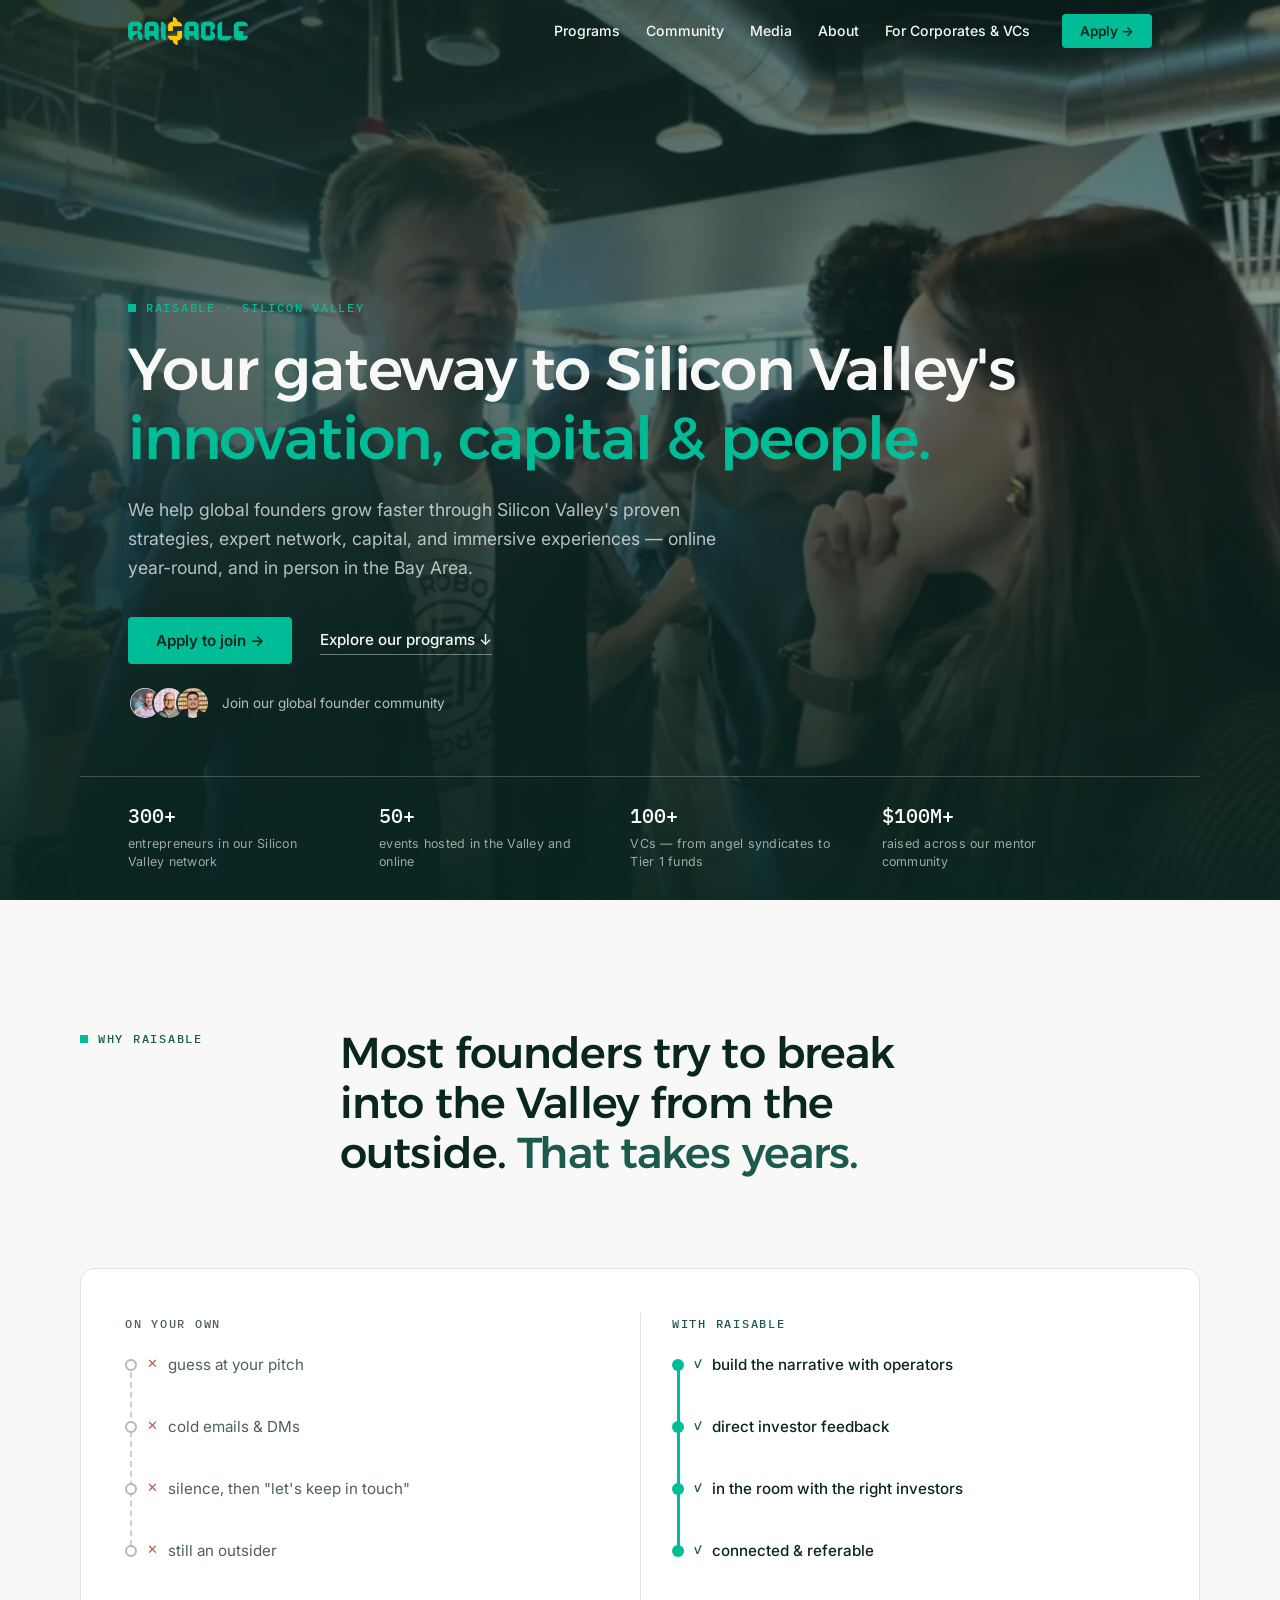
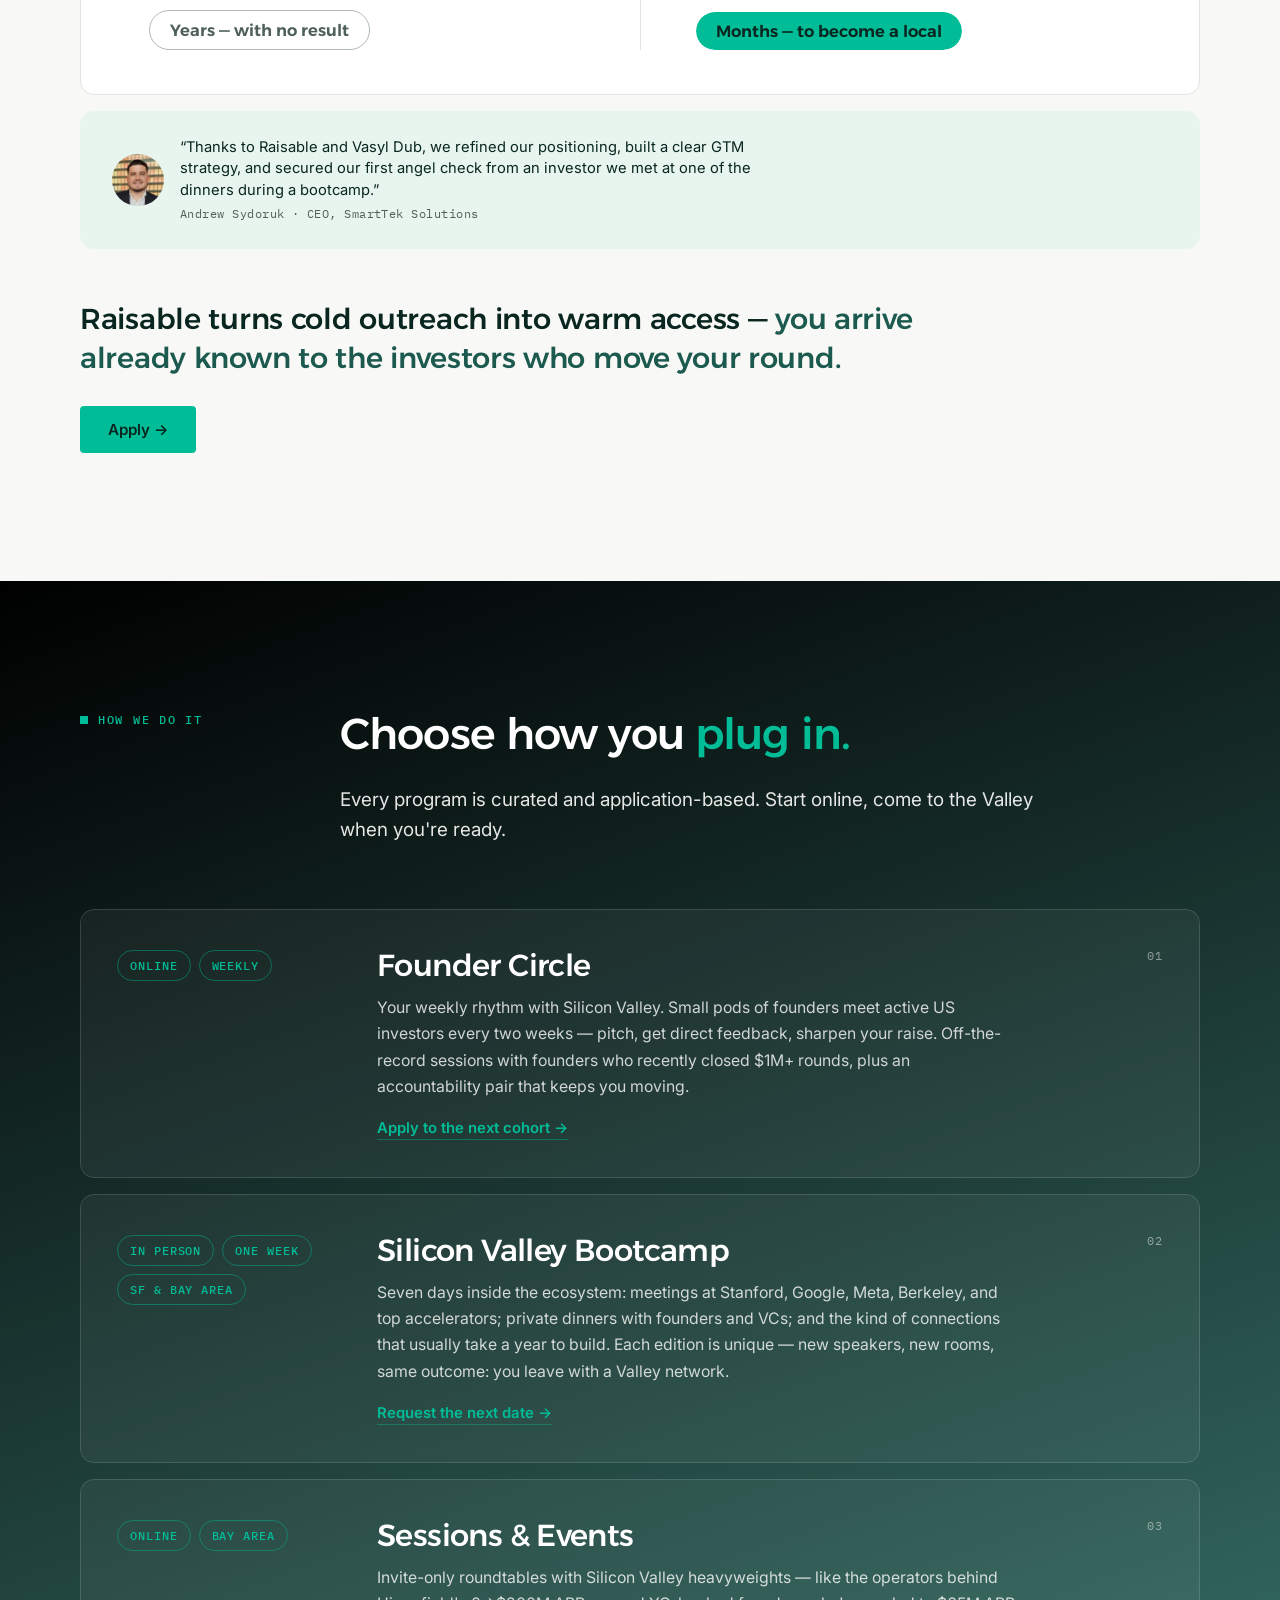
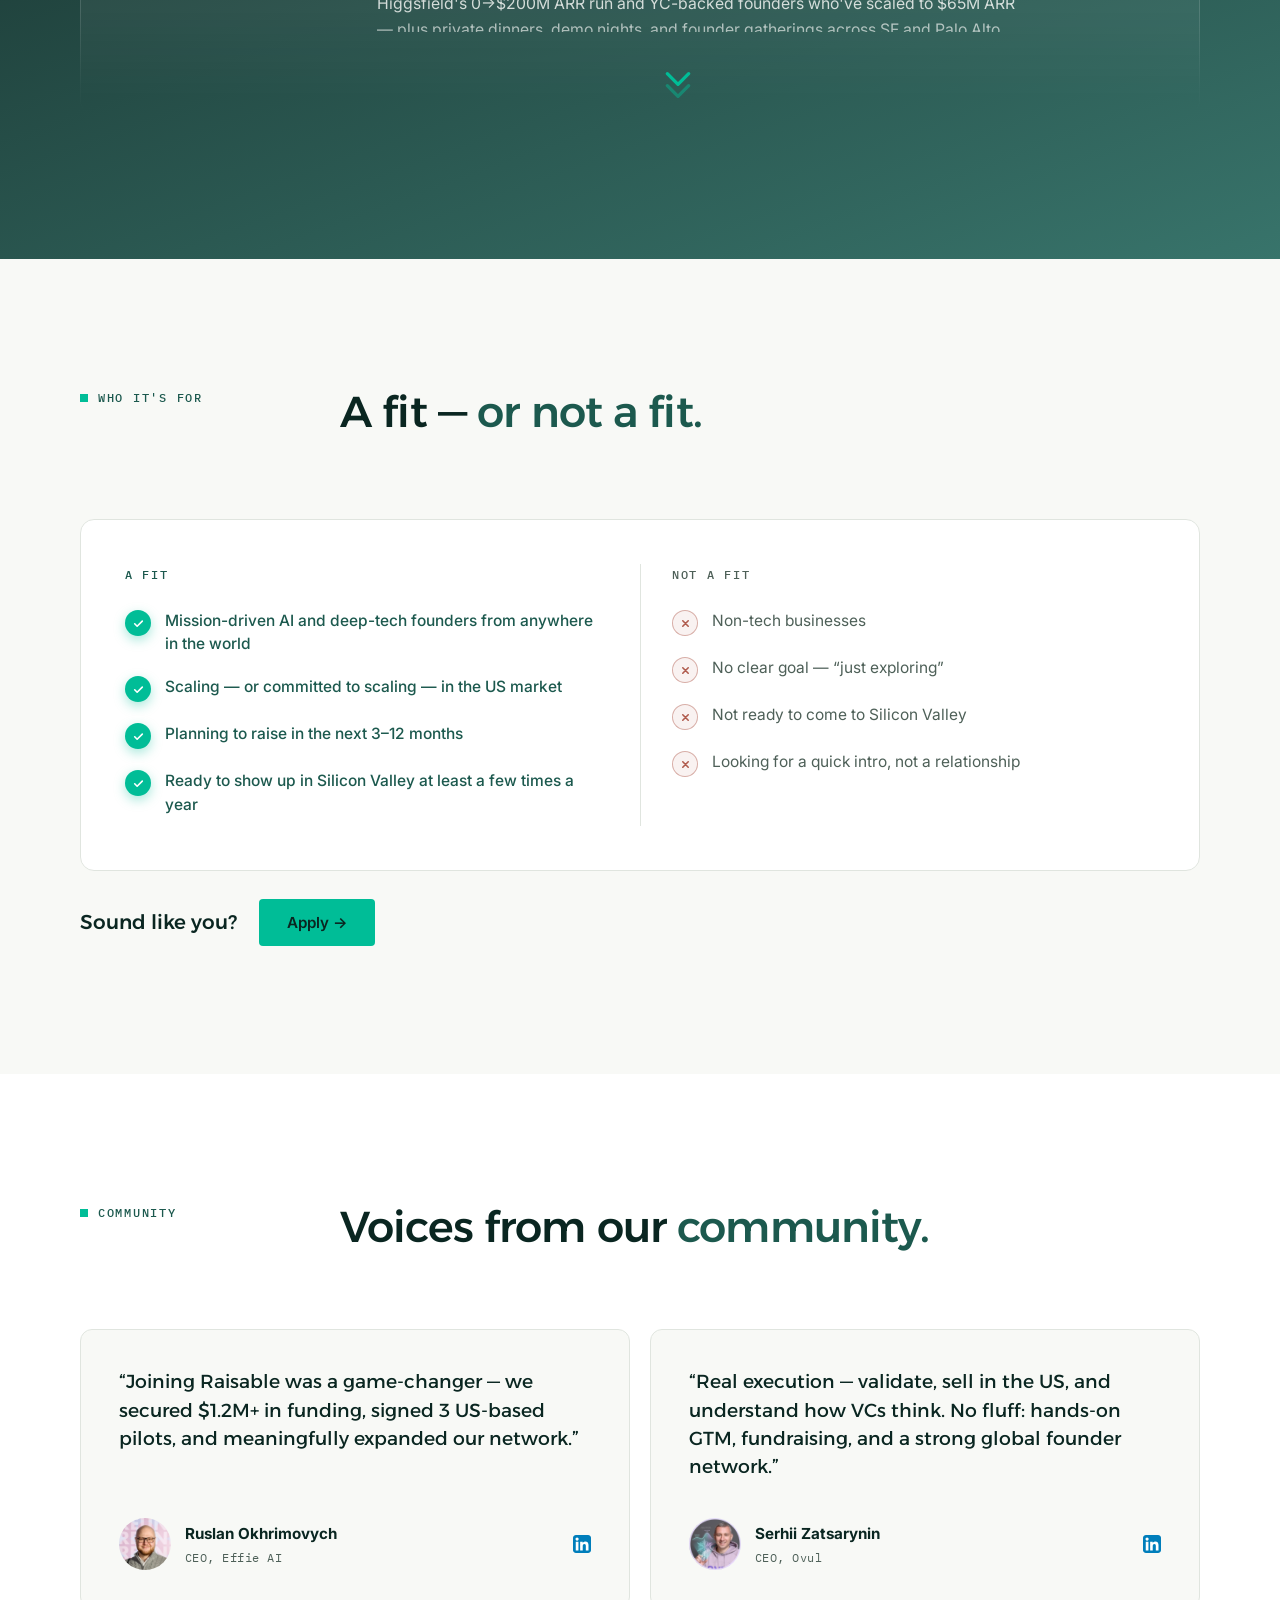
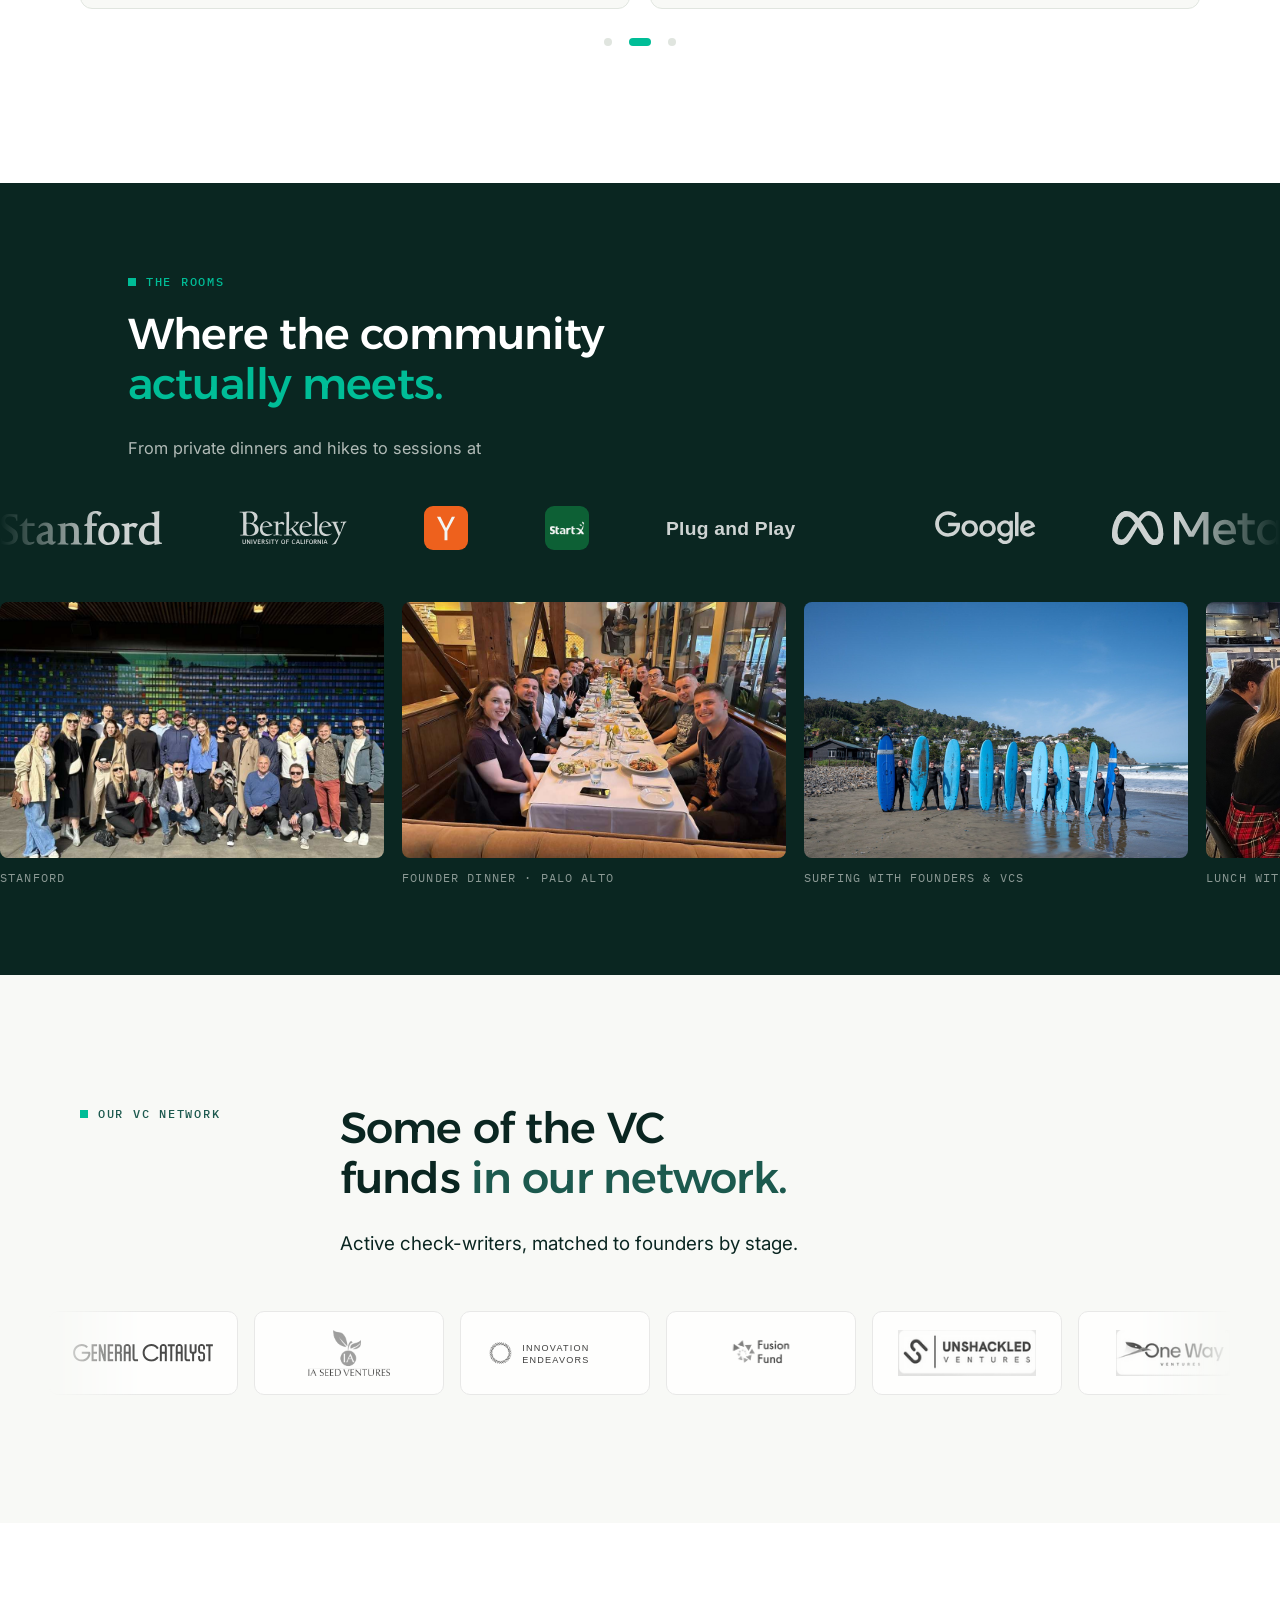
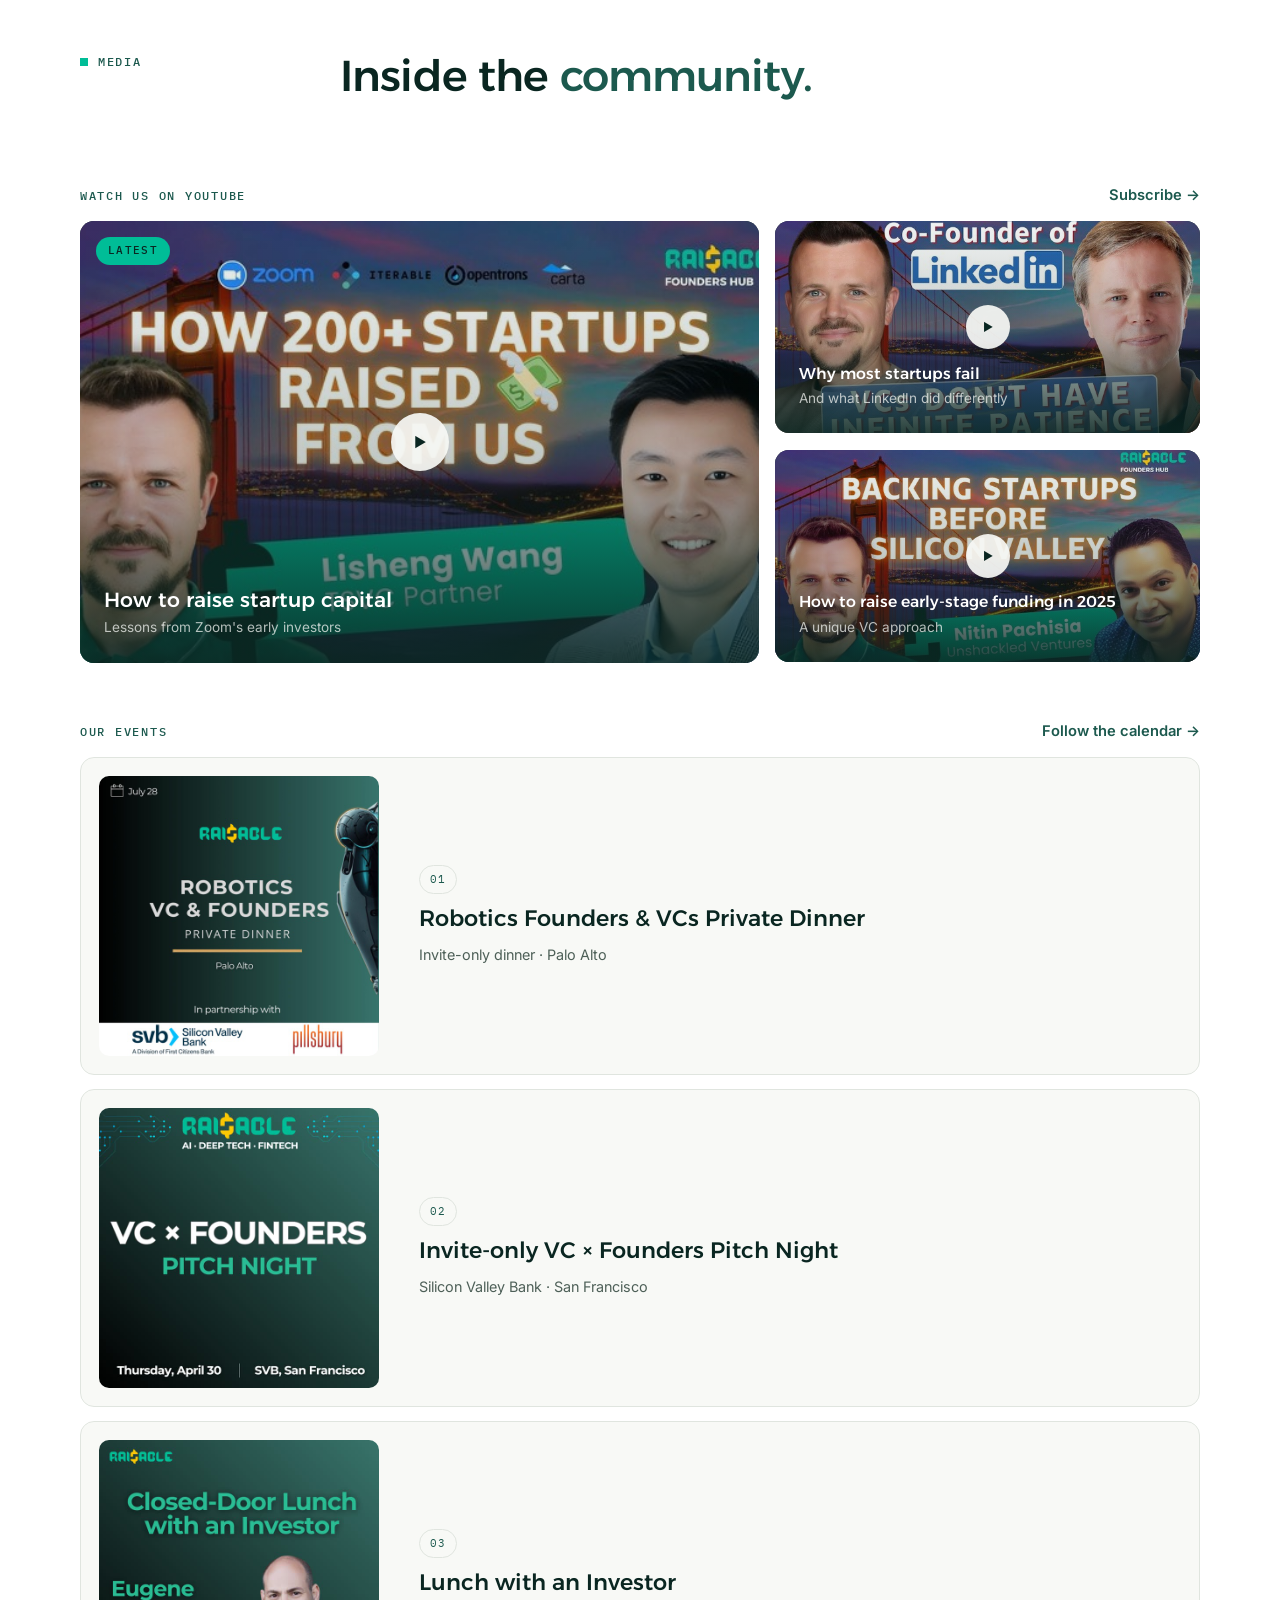
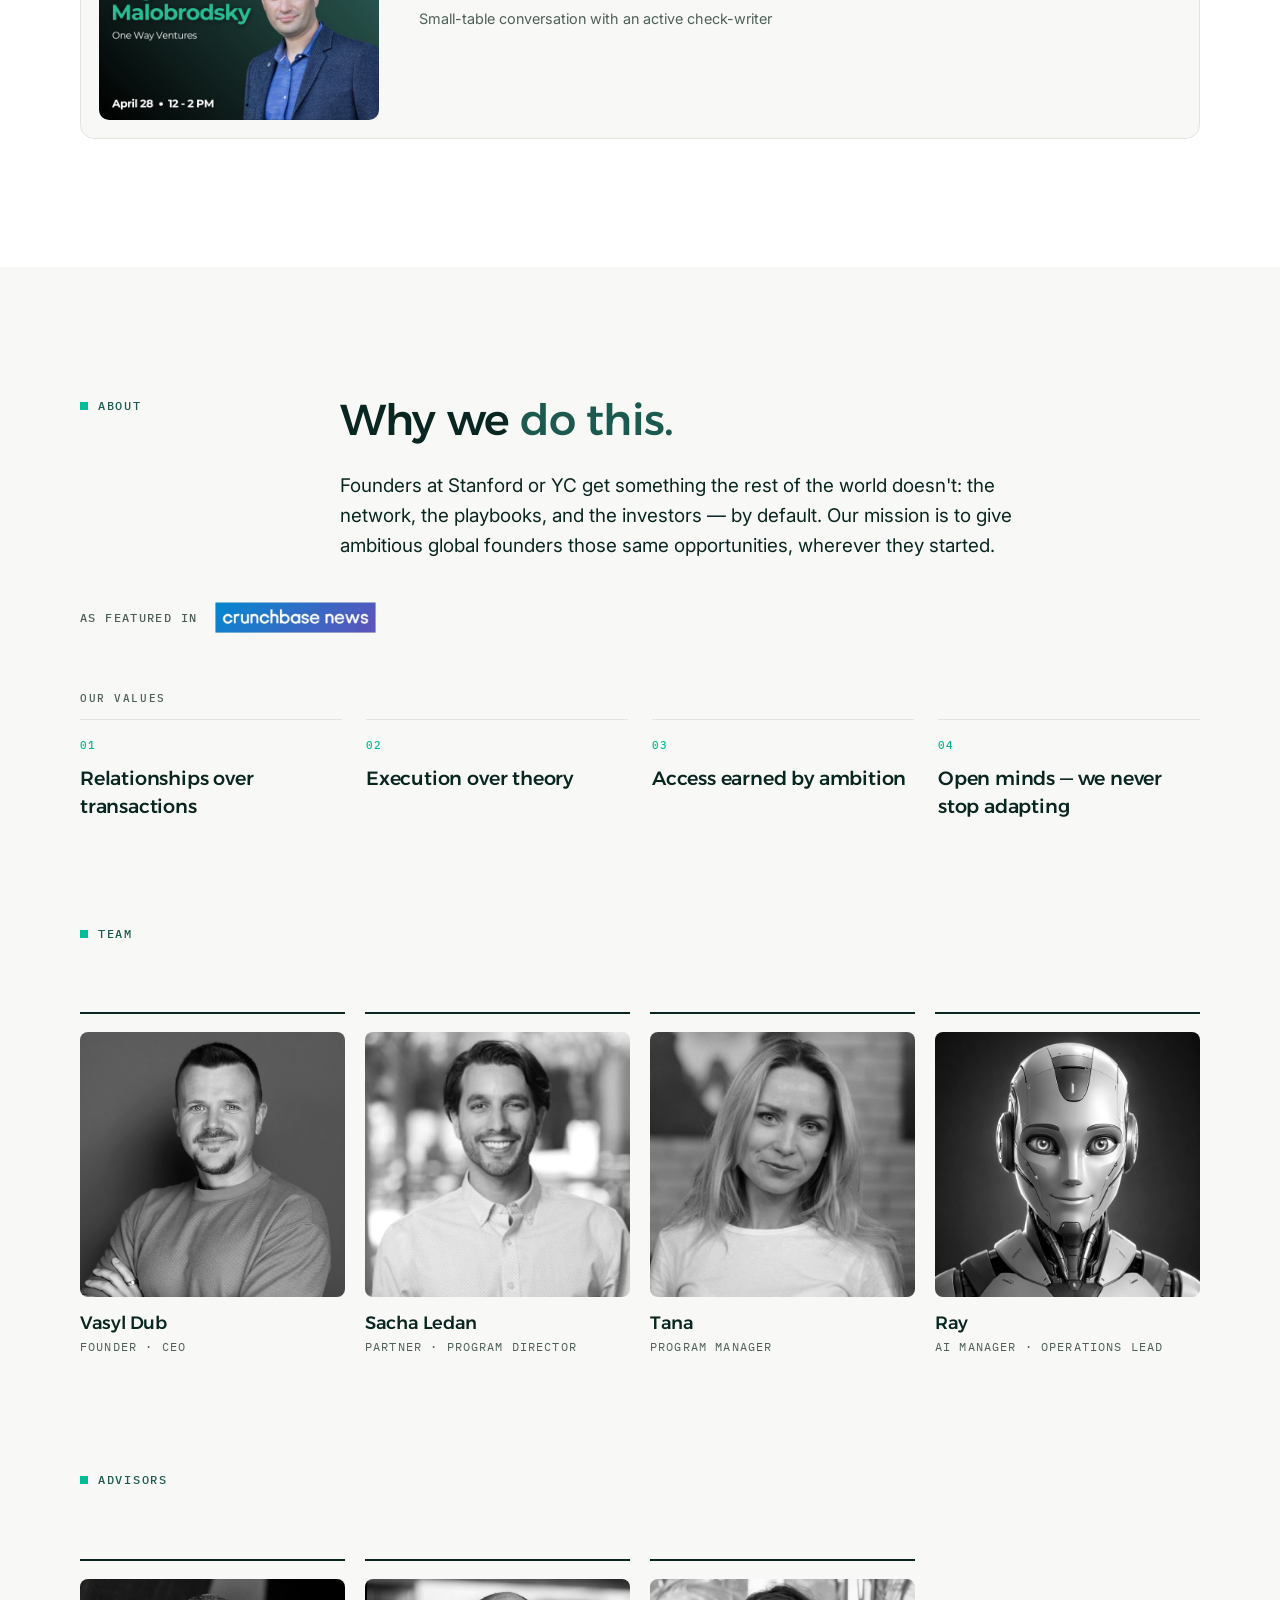
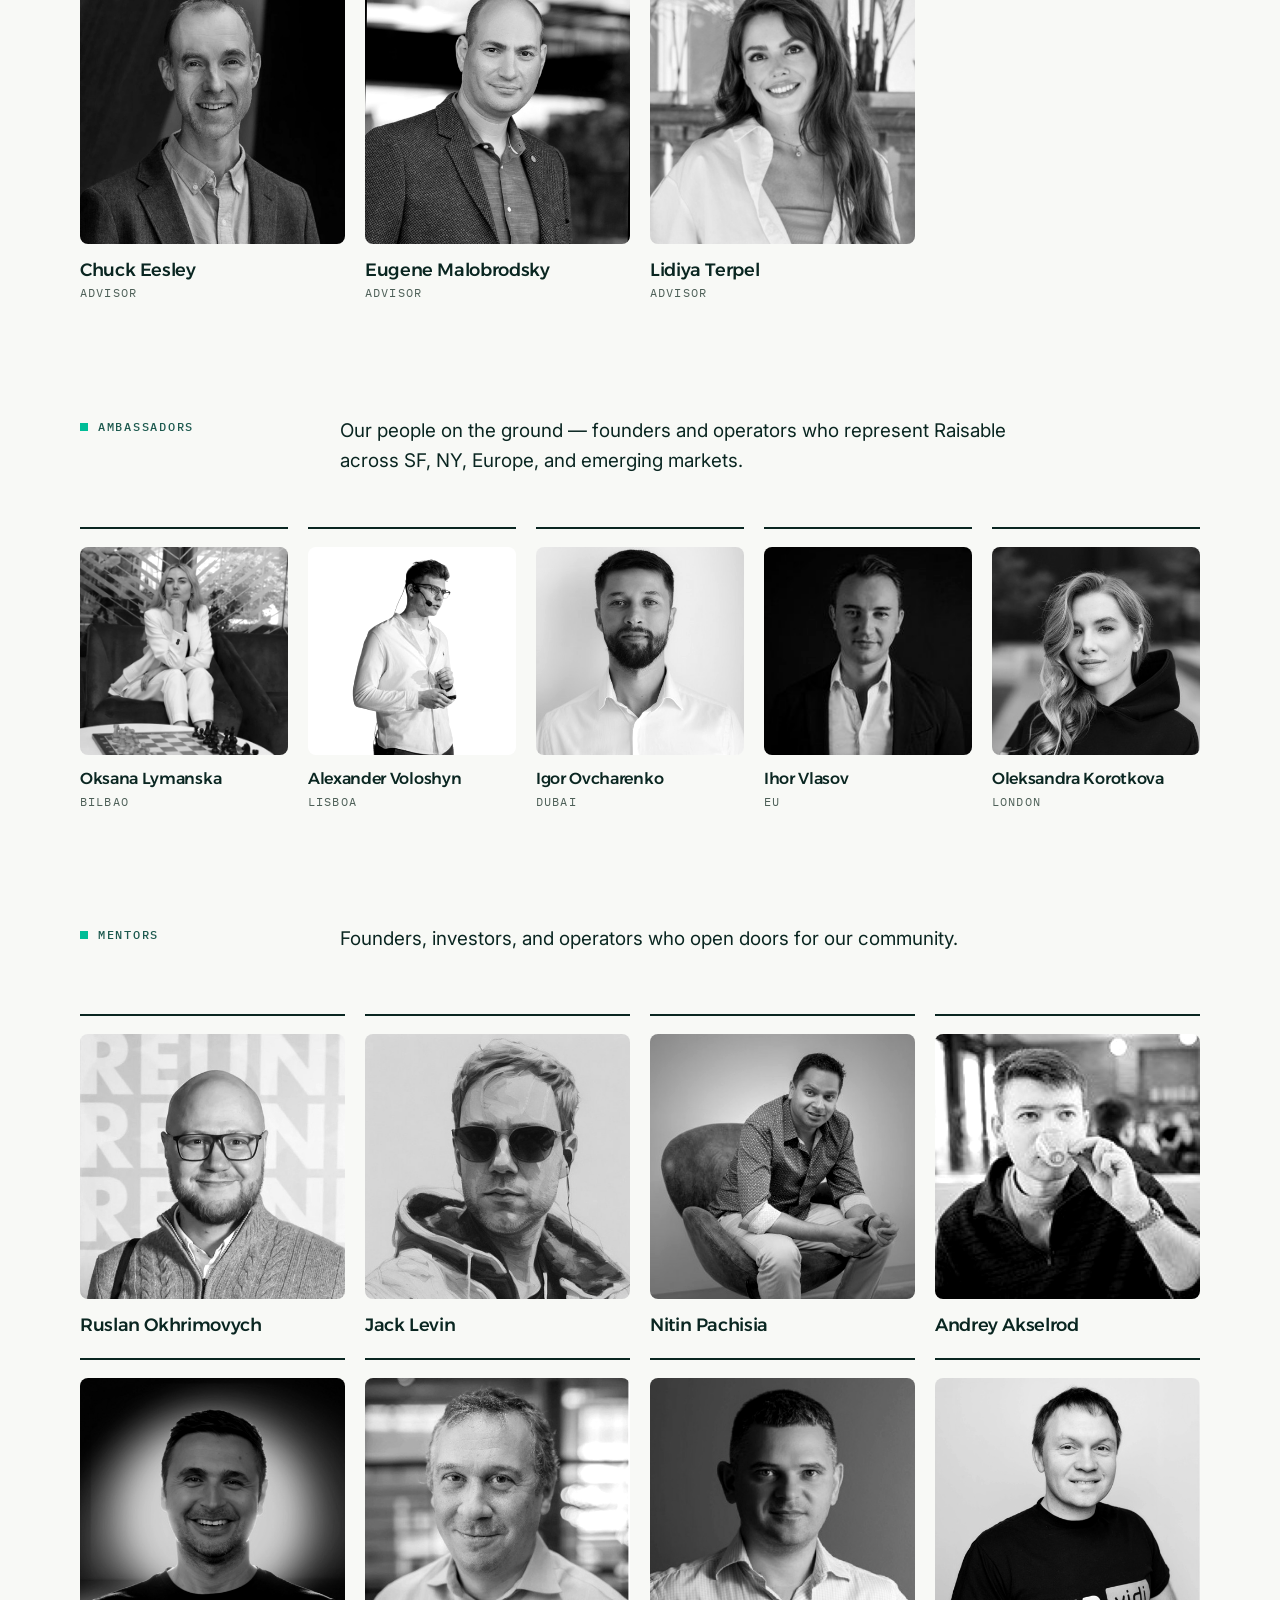
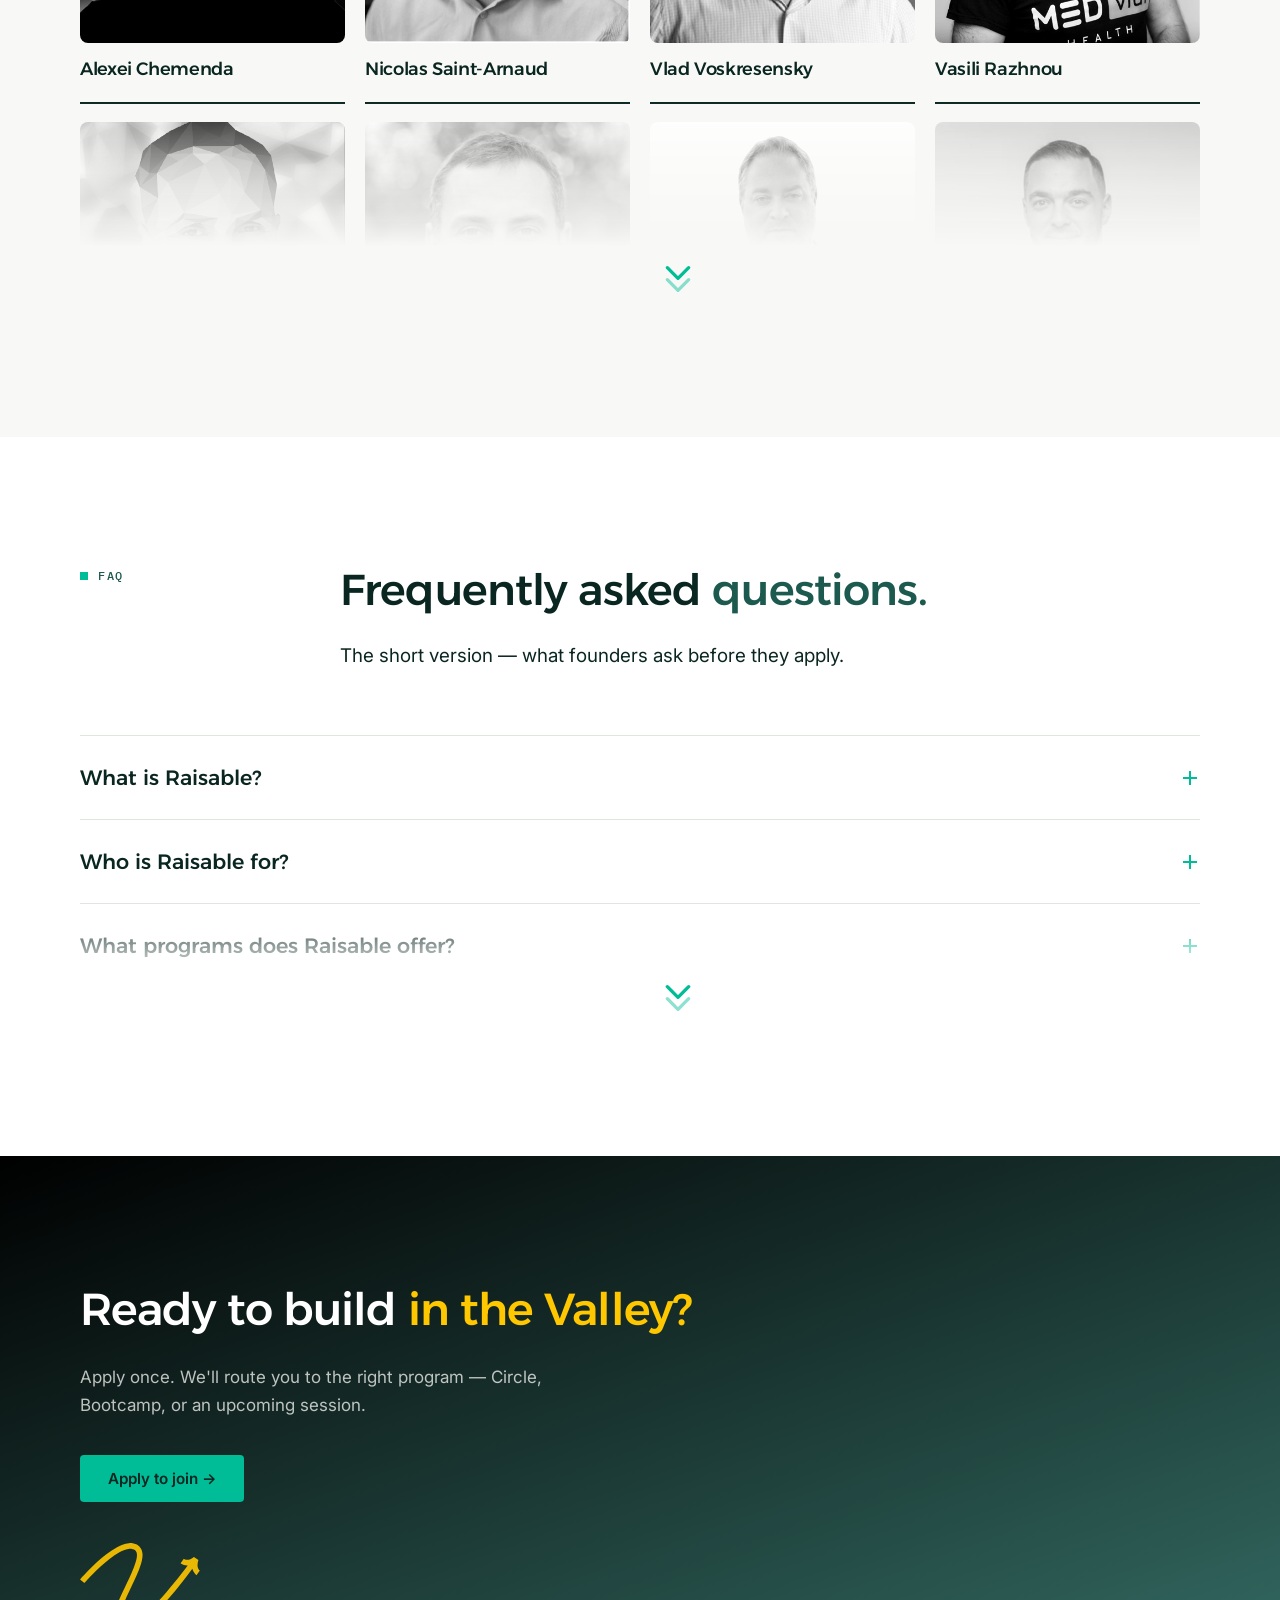
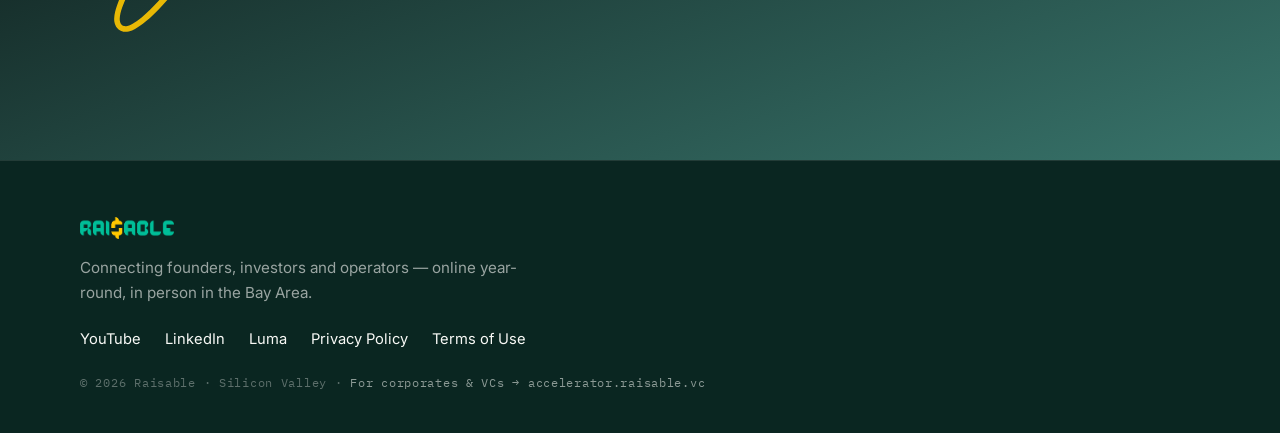
==== commit fd0f8a83: "Mentors: add Ruslan Okhrimovych (effie.ai, Raisable Alumni) Added as the first mentor card (photo + " ====
--- a/index.html
+++ b/index.html
@@ -161,7 +161,7 @@
     ]
   }
   </script>
-  <link rel="stylesheet" href="assets/css/style.css?v=77">
+  <link rel="stylesheet" href="assets/css/style.css?v=79">
   <noscript><style>
     .load { animation: none; opacity: 1; transform: none; }
     .reveal { opacity: 1; transform: none; visibility: visible; transition: none; }
@@ -847,6 +847,13 @@
       </div>
       <div class="team-grid team-grid-4 mentors-grid is-collapsed reveal" id="mentors-grid">
         <article class="team-card" data-member-panel>
+          <span class="team-photo-wrap"><img class="team-photo" src="assets/img/T_OKHRIMOVYCH.jpg" alt="Ruslan Okhrimovych" loading="lazy"></span>
+          <h3>Ruslan Okhrimovych</h3>
+          <p>CEO &amp; Co-Founder of effie.ai ($4M+ ARR), leading AI and agentic transformation for
+            global CPG brands. Raisable Alumni.</p>
+                  <a class="li-link" href="https://www.linkedin.com/in/ruslanokhrimovych/" target="_blank" rel="noopener" aria-label="Ruslan Okhrimovych on LinkedIn"><img src="assets/img/LG_LINKEDIN_ICON.svg" alt="LinkedIn" loading="lazy"></a>
+        </article>
+        <article class="team-card" data-member-panel>
           <span class="team-photo-wrap"><img class="team-photo" src="assets/img/JACK_IMG.jpg?v=54" alt="Jack Levin" loading="lazy"></span>
           <h3>Jack Levin</h3>
           <p>Ex-Googler. X1 Labs, Fair Crypto Foundation. Investor — startups, crypto, stocks,
@@ -913,7 +920,7 @@
           <p>Co-founder, datrics.ai (YC W21) · GP, SID VP</p>
                   <a class="li-link" href="https://www.linkedin.com/in/vaisburd/" target="_blank" rel="noopener" aria-label="Anton Vaisburd on LinkedIn"><img src="assets/img/LG_LINKEDIN_ICON.svg" alt="LinkedIn" loading="lazy"></a>
 </article>
-        <article class="team-card" data-member-panel>
+        <article class="team-card person-more" hidden data-member-panel>
           <span class="team-photo-wrap"><img class="team-photo" src="assets/img/DANA_IMG.jpg" alt="Dana Sydorenko" loading="lazy"></span>
           <h3>Dana Sydorenko</h3>
           <p>Serial founder ($4M raised) · Forbes 30 Under 30</p>
@@ -1348,6 +1355,22 @@
           </div>
         </div>
         <div class="field">
+          <label for="i-heard">How did you hear about Raisable? *</label>
+          <select id="i-heard" name="heard_from" required>
+              <option value="" disabled selected>Choose one</option>
+              <option>LinkedIn</option>
+              <option>Referral (friend, colleague, mentor)</option>
+              <option>Event / Conference</option>
+              <option>Luma</option>
+              <option>YouTube</option>
+              <option>Other</option>
+          </select>
+        </div>
+        <div class="field" data-referrer-field hidden>
+          <label for="i-referrer">Name of the person who told you about Raisable *</label>
+          <input id="i-referrer" name="referrer_name" type="text" autocomplete="off" placeholder="Their name">
+        </div>
+        <div class="field">
           <label for="i-thesis">Help us understand your investment criteria <span class="optional">(optional)</span></label>
           <textarea id="i-thesis" name="thesis" rows="3" maxlength="800"
             placeholder="Thesis, geography, must-haves — anything that helps us prepare for the call"></textarea>
@@ -1401,6 +1424,22 @@
           <label class="radio"><input type="radio" name="timeline" value="Just exploring"><span>Just exploring</span></label>
         </div>
         <div class="field">
+          <label for="c-heard">How did you hear about Raisable? *</label>
+          <select id="c-heard" name="heard_from" required>
+              <option value="" disabled selected>Choose one</option>
+              <option>LinkedIn</option>
+              <option>Referral (friend, colleague, mentor)</option>
+              <option>Event / Conference</option>
+              <option>Luma</option>
+              <option>YouTube</option>
+              <option>Other</option>
+          </select>
+        </div>
+        <div class="field" data-referrer-field hidden>
+          <label for="c-referrer">Name of the person who told you about Raisable *</label>
+          <input id="c-referrer" name="referrer_name" type="text" autocomplete="off" placeholder="Their name">
+        </div>
+        <div class="field">
           <label class="check consent"><input type="checkbox" name="consent" required><span>I agree
             to receive emails from Raisable about my application and relevant programs. I can
             unsubscribe anytime. · <a href="https://accelerator.raisable.vc/privacy.html" target="_blank" rel="noopener">Privacy Policy</a></span></label>
@@ -1416,7 +1455,7 @@
     </div>
   </dialog>
 
-  <script src="assets/js/main.js?v=77" defer></script>
-  <script src="assets/js/forms.js?v=77" defer></script>
+  <script src="assets/js/main.js?v=79" defer></script>
+  <script src="assets/js/forms.js?v=79" defer></script>
 </body>
 </html>
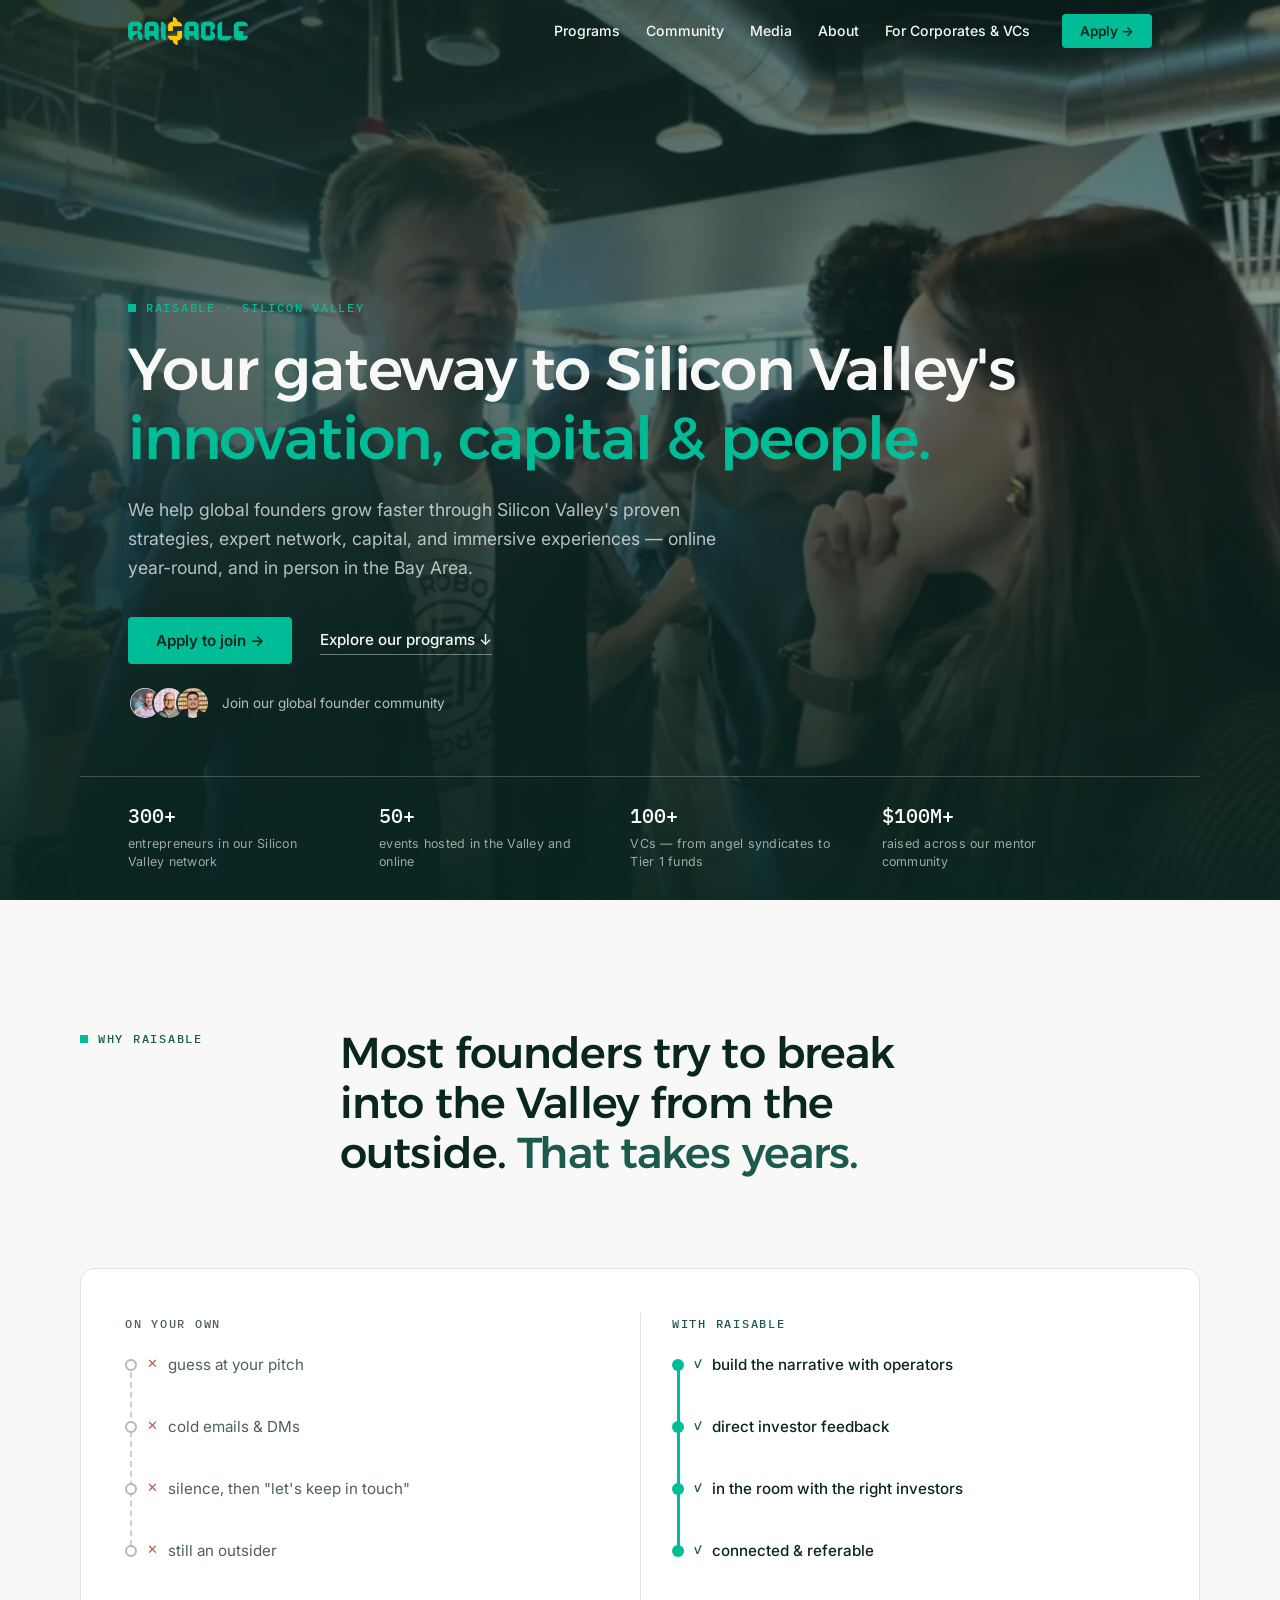
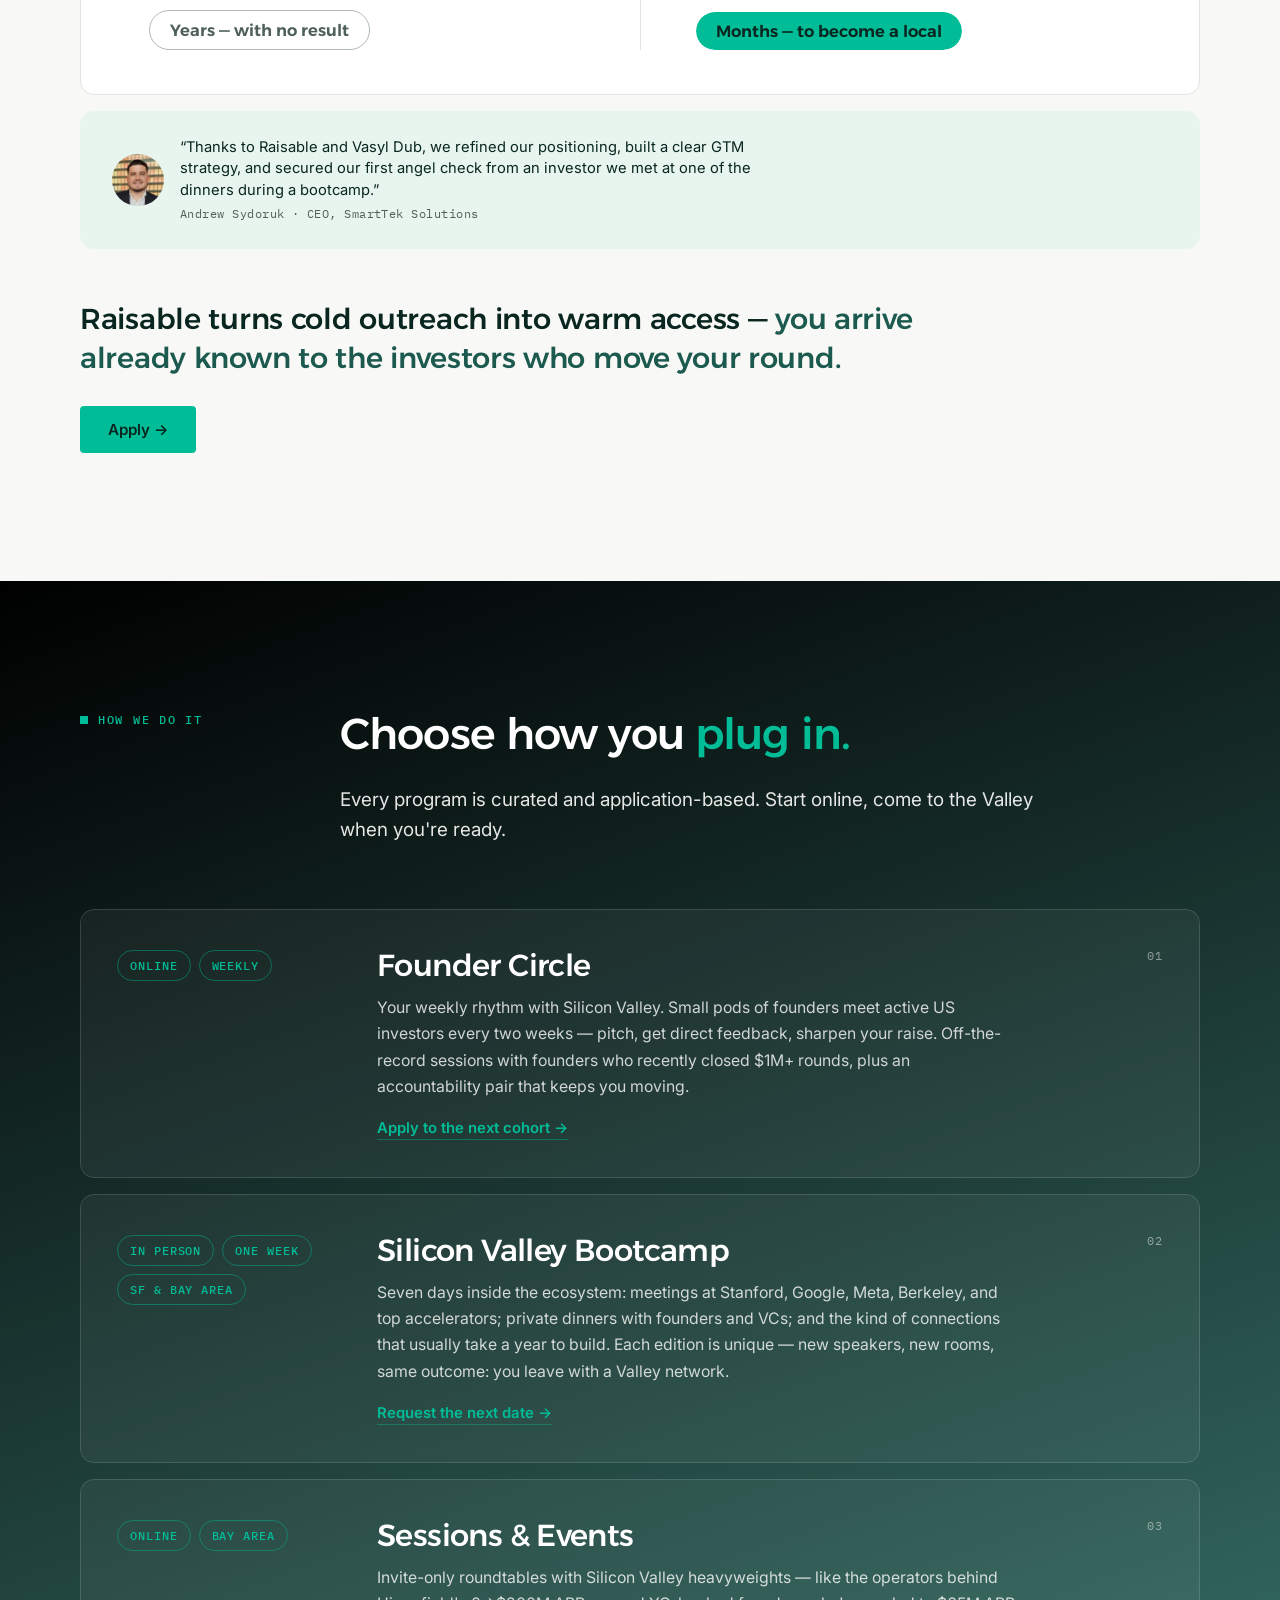
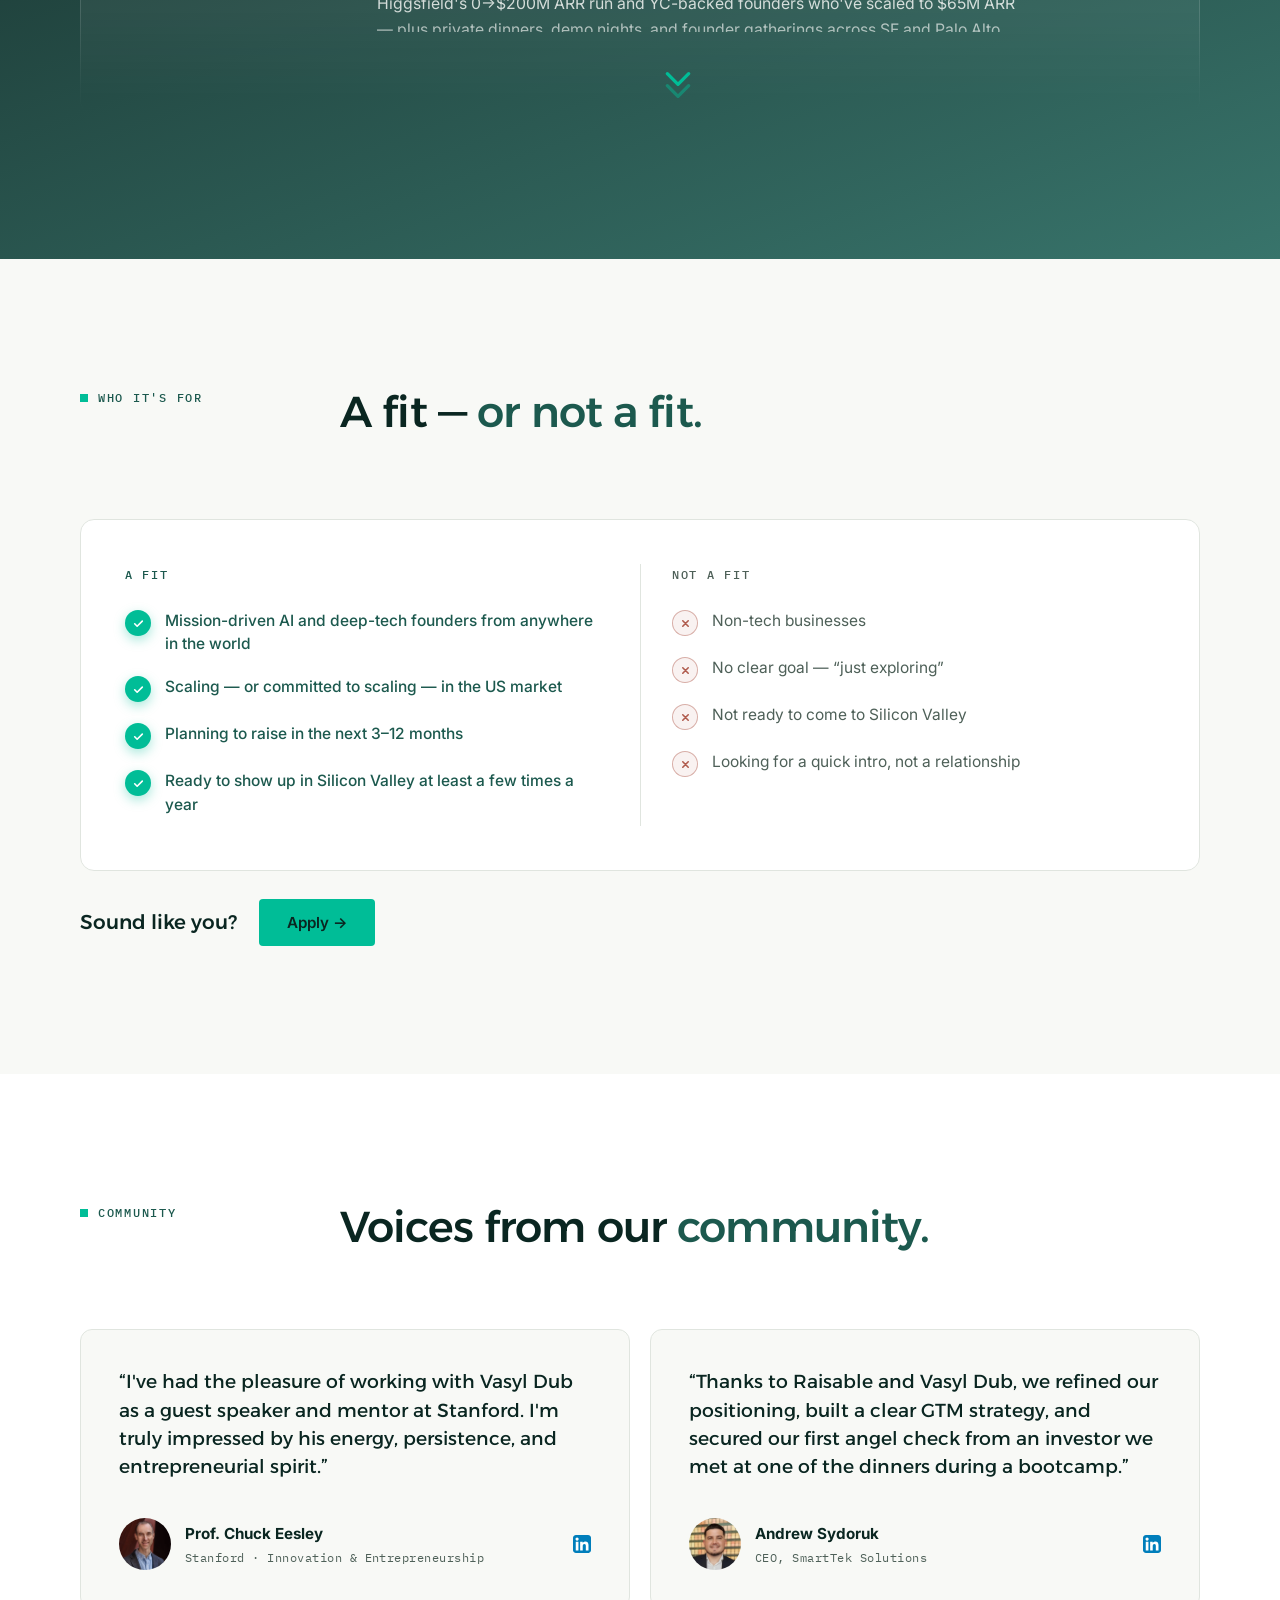
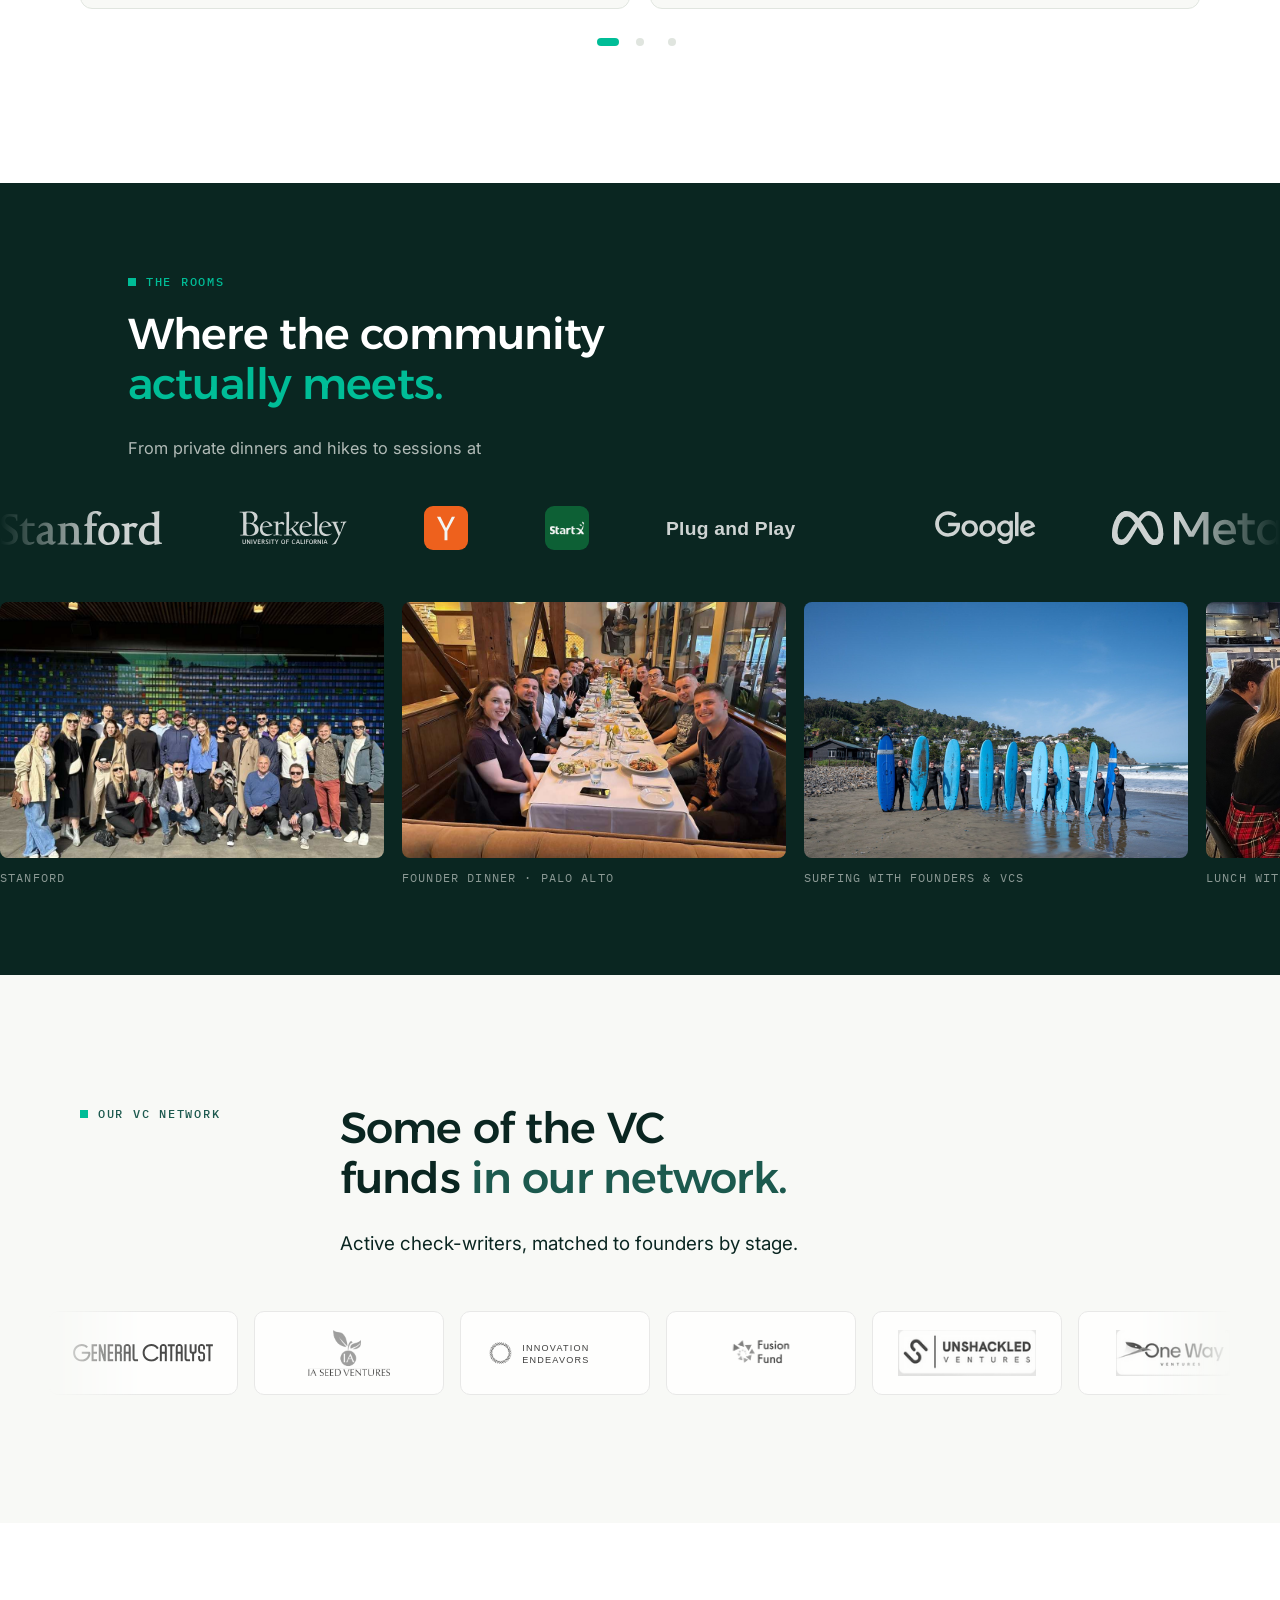
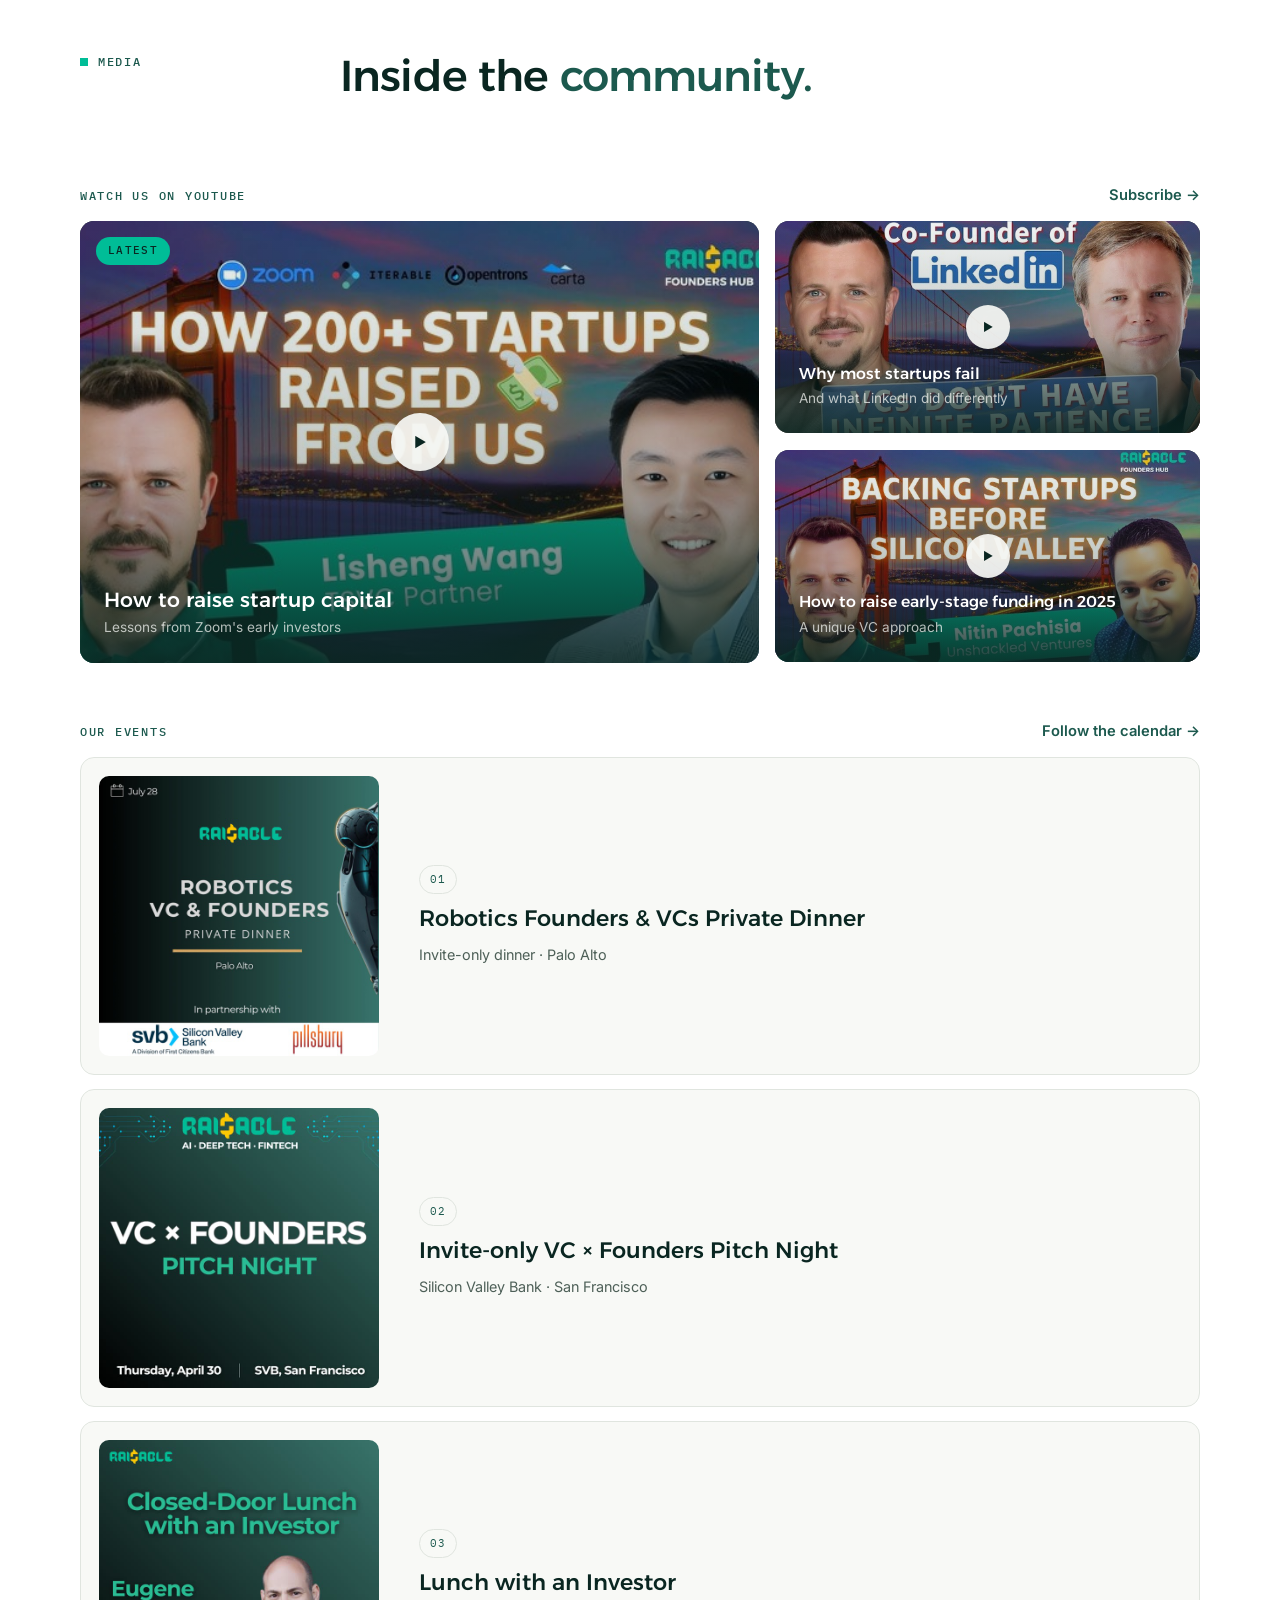
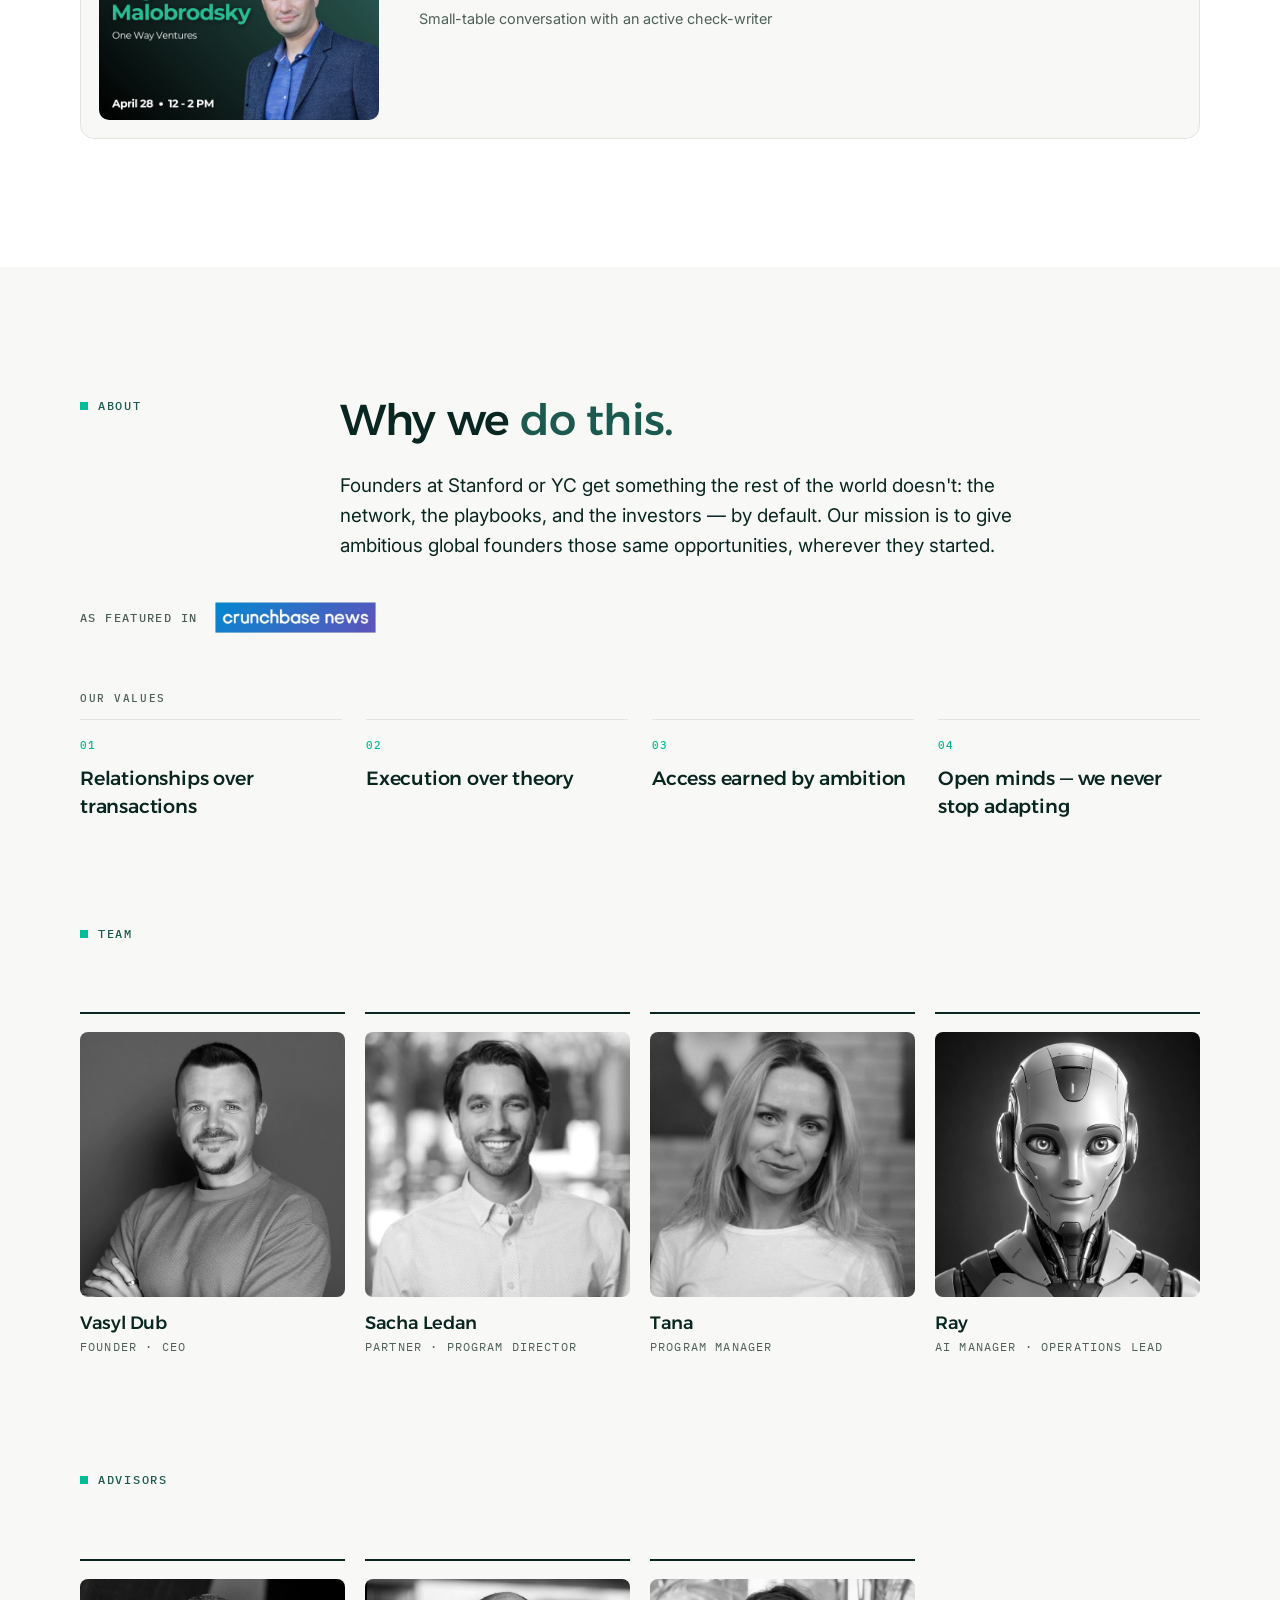
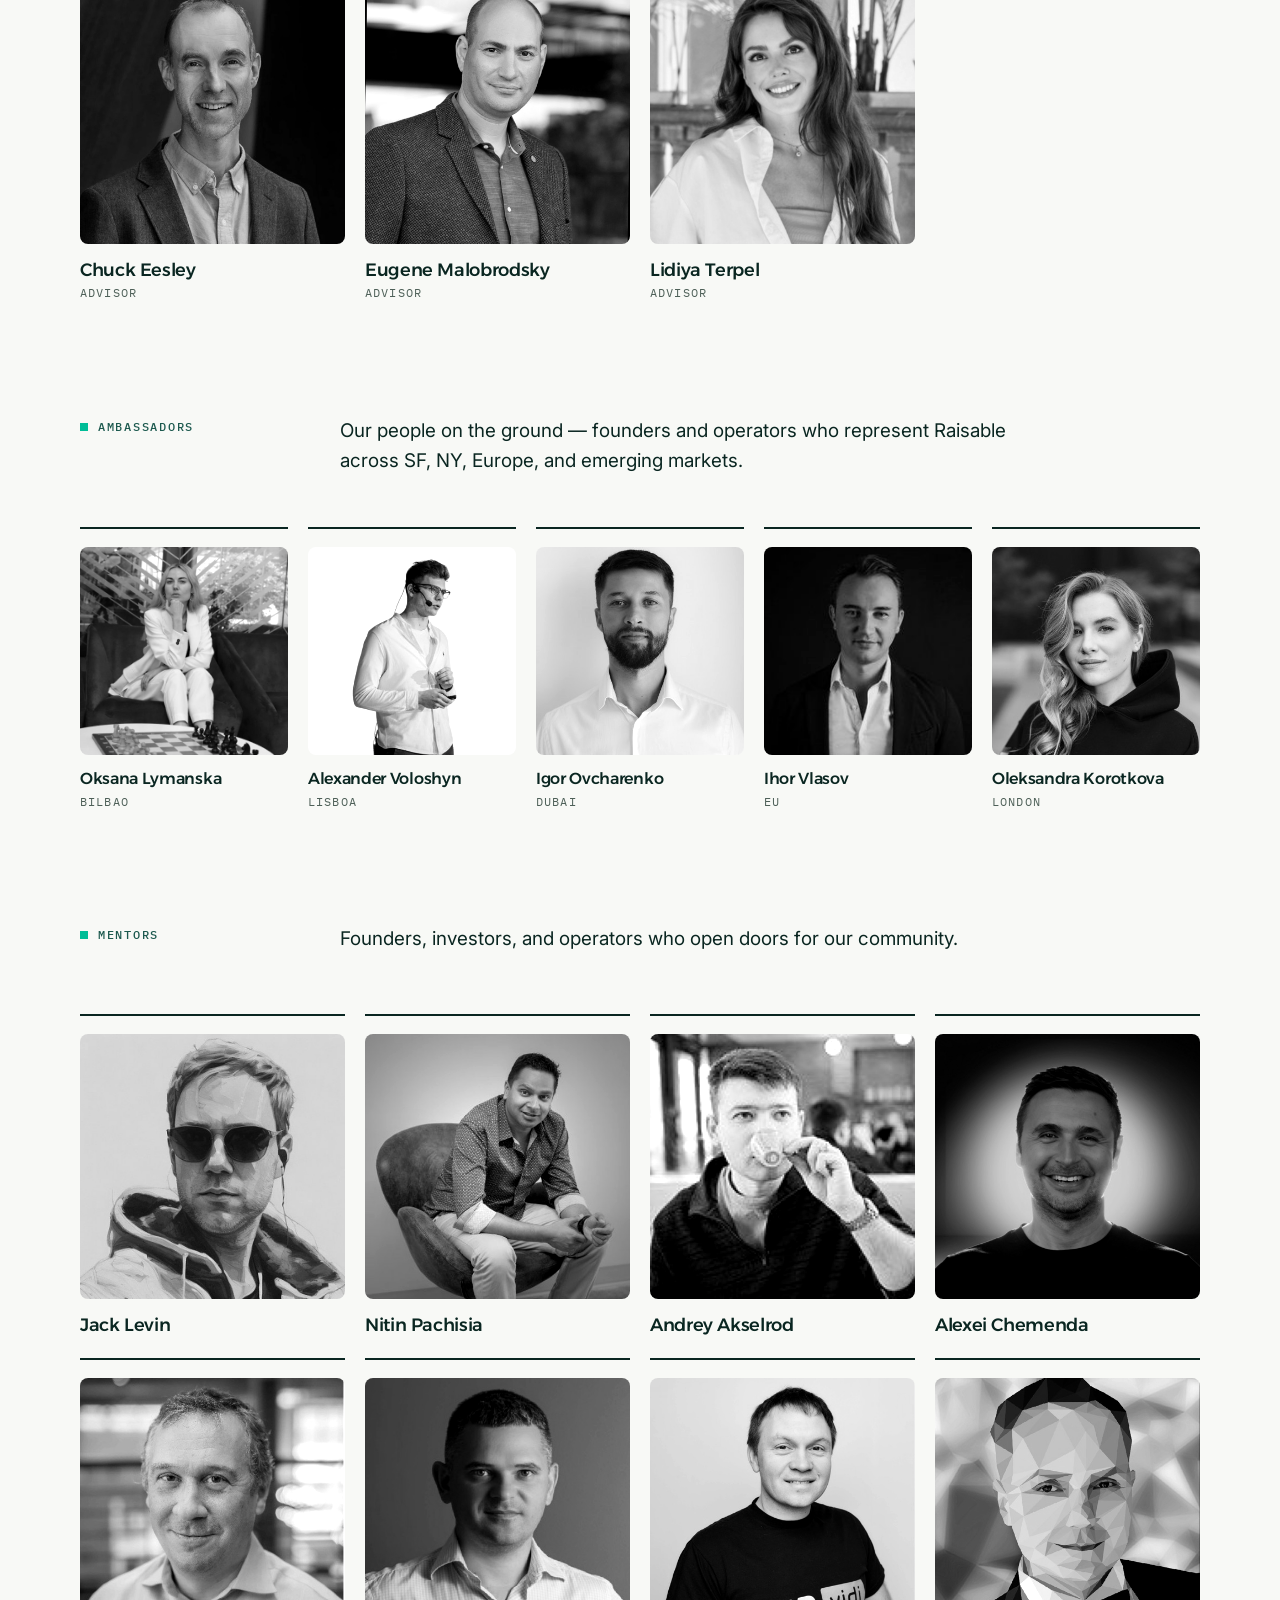
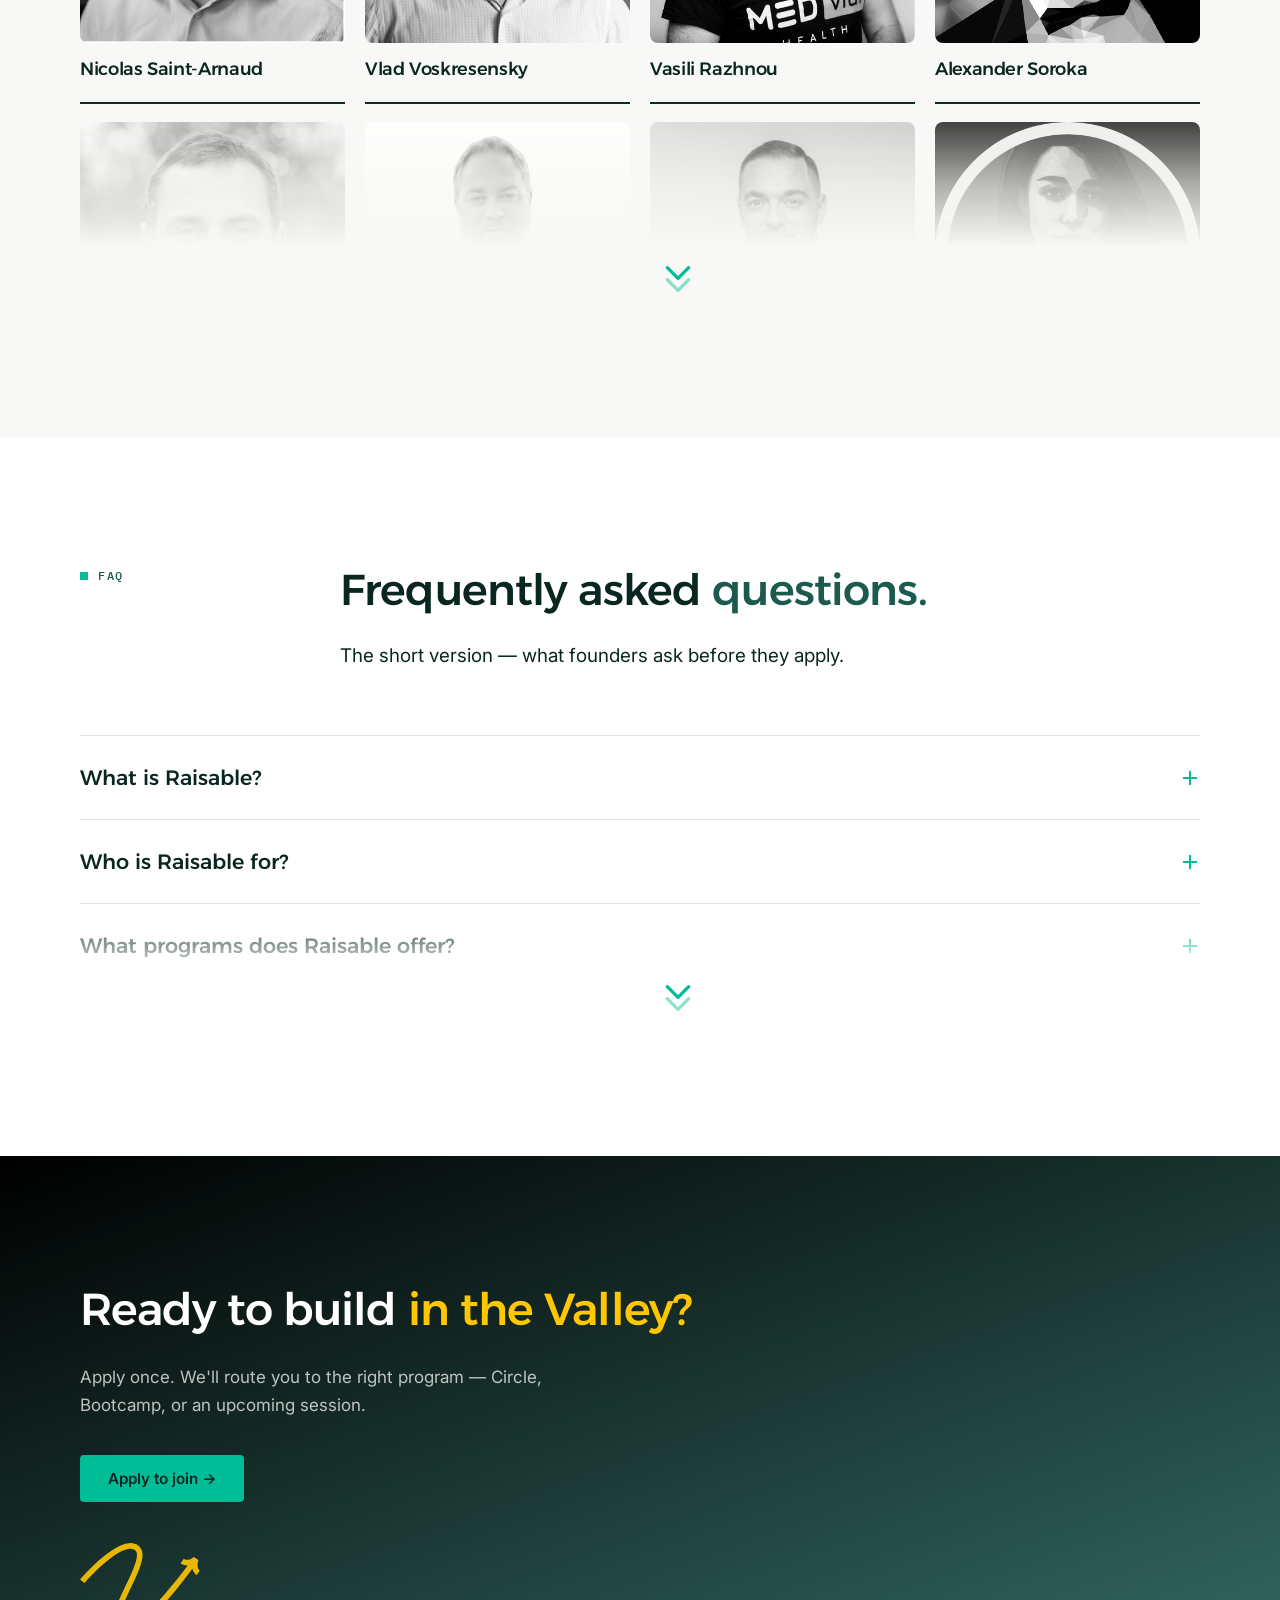
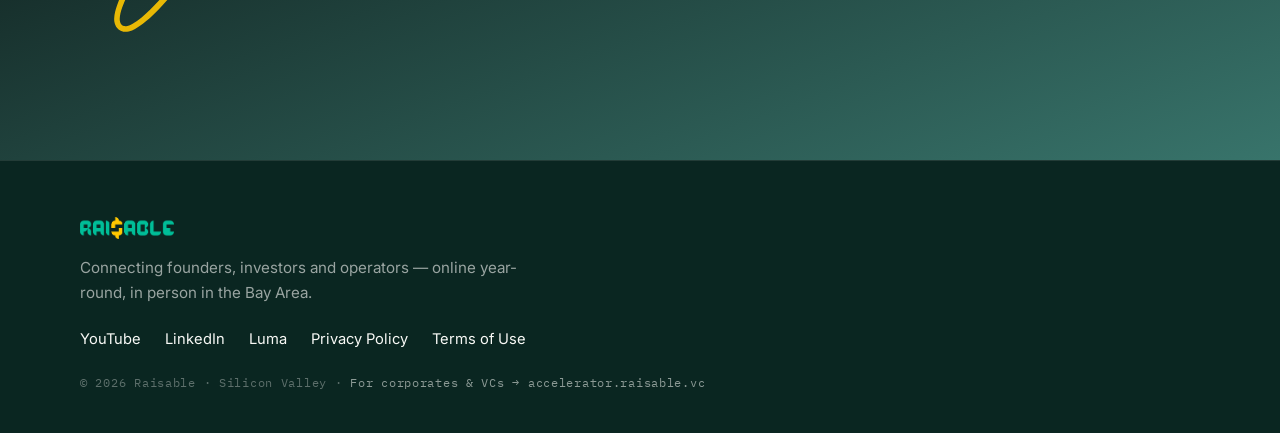
==== commit 90be870e: "Mentors: move Ruslan to second-to-last position (Dana restored to visible) Co-Authored-By: Claude Fa" ====
--- a/index.html
+++ b/index.html
@@ -161,7 +161,7 @@
     ]
   }
   </script>
-  <link rel="stylesheet" href="assets/css/style.css?v=79">
+  <link rel="stylesheet" href="assets/css/style.css?v=80">
   <noscript><style>
     .load { animation: none; opacity: 1; transform: none; }
     .reveal { opacity: 1; transform: none; visibility: visible; transition: none; }
@@ -846,103 +846,103 @@
         </div>
       </div>
       <div class="team-grid team-grid-4 mentors-grid is-collapsed reveal" id="mentors-grid">
+<article class="team-card" data-member-panel>
+          <span class="team-photo-wrap"><img class="team-photo" src="assets/img/JACK_IMG.jpg?v=54" alt="Jack Levin" loading="lazy"></span>
+          <h3>Jack Levin</h3>
+          <p>Ex-Googler. X1 Labs, Fair Crypto Foundation. Investor — startups, crypto, stocks,
+            real estate. Founder &amp; CEO at Nventify. Biohacker.</p>
+                  <a class="li-link" href="https://www.linkedin.com/in/yjlevin/" target="_blank" rel="noopener" aria-label="Jack Levin on LinkedIn"><img src="assets/img/LG_LINKEDIN_ICON.svg" alt="LinkedIn" loading="lazy"></a>
+</article>
         <article class="team-card" data-member-panel>
+          <span class="team-photo-wrap"><img class="team-photo" src="assets/img/NITIN_IMG.jpg" alt="Nitin Pachisia" loading="lazy"></span>
+          <h3>Nitin Pachisia</h3>
+          <p>Founding Partner, Unshackled Ventures — backed 200+ founders</p>
+                  <a class="li-link" href="https://www.linkedin.com/in/npachisia/" target="_blank" rel="noopener" aria-label="Nitin Pachisia on LinkedIn"><img src="assets/img/LG_LINKEDIN_ICON.svg" alt="LinkedIn" loading="lazy"></a>
+</article>
+        <article class="team-card" data-member-panel>
+          <span class="team-photo-wrap"><img class="team-photo" src="assets/img/ANDREY_IMG.jpg" alt="Andrey Akselrod" loading="lazy"></span>
+          <h3>Andrey Akselrod</h3>
+          <p>2× unicorn co-founder, People.ai · angel investor</p>
+                  <a class="li-link" href="https://www.linkedin.com/in/andreyakselrod/" target="_blank" rel="noopener" aria-label="Andrey Akselrod on LinkedIn"><img src="assets/img/LG_LINKEDIN_ICON.svg" alt="LinkedIn" loading="lazy"></a>
+</article>
+        <article class="team-card" data-member-panel>
+          <span class="team-photo-wrap"><img class="team-photo" src="assets/img/ALEXEI_IMG.jpg" alt="Alexei Chemenda" loading="lazy"></span>
+          <h3>Alexei Chemenda</h3>
+          <p>Serial founder ($65M+ ARR) · 200+ investments</p>
+                  <a class="li-link" href="https://www.linkedin.com/in/alexeichemenda/" target="_blank" rel="noopener" aria-label="Alexei Chemenda on LinkedIn"><img src="assets/img/LG_LINKEDIN_ICON.svg" alt="LinkedIn" loading="lazy"></a>
+</article>
+        <article class="team-card" data-member-panel>
+          <span class="team-photo-wrap"><img class="team-photo" src="assets/img/NICOLAS_IMG.jpg" alt="Nicolas Saint-Arnaud" loading="lazy"></span>
+          <h3>Nicolas Saint-Arnaud</h3>
+          <p>IA Seed Ventures · MIT · advisor to health tech, fintech &amp; AI founders</p>
+                  <a class="li-link" href="https://www.linkedin.com/in/nsaintarnaud/" target="_blank" rel="noopener" aria-label="Nicolas Saint-Arnaud on LinkedIn"><img src="assets/img/LG_LINKEDIN_ICON.svg" alt="LinkedIn" loading="lazy"></a>
+</article>
+        <article class="team-card" data-member-panel>
+          <span class="team-photo-wrap"><img class="team-photo" src="assets/img/VLAD_IMG.jpg" alt="Vlad Voskresensky" loading="lazy"></span>
+          <h3>Vlad Voskresensky</h3>
+          <p>CEO, Revenue Grid ($30M+ raised · 1M+ users)</p>
+                  <a class="li-link" href="https://www.linkedin.com/in/vladvoskr/" target="_blank" rel="noopener" aria-label="Vlad Voskresensky on LinkedIn"><img src="assets/img/LG_LINKEDIN_ICON.svg" alt="LinkedIn" loading="lazy"></a>
+</article>
+        <article class="team-card" data-member-panel>
+          <span class="team-photo-wrap"><img class="team-photo" src="assets/img/VASILI_IMG.jpg" alt="Vasili Razhnou" loading="lazy"></span>
+          <h3>Vasili Razhnou</h3>
+          <p>Founder/CEO, MedVidi ($26M+ ARR) · angel investor</p>
+                  <a class="li-link" href="https://www.linkedin.com/in/vasili-razhnou/" target="_blank" rel="noopener" aria-label="Vasili Razhnou on LinkedIn"><img src="assets/img/LG_LINKEDIN_ICON.svg" alt="LinkedIn" loading="lazy"></a>
+</article>
+        <article class="team-card" data-member-panel>
+          <span class="team-photo-wrap"><img class="team-photo" src="assets/img/SOROKA_IMG.jpg" alt="Alexander Soroka" loading="lazy"></span>
+          <h3>Alexander Soroka</h3>
+          <p>Managing Partner, Network VC — 100+ startups</p>
+                  <a class="li-link" href="https://www.linkedin.com/in/alexandersoroka/" target="_blank" rel="noopener" aria-label="Alexander Soroka on LinkedIn"><img src="assets/img/LG_LINKEDIN_ICON.svg" alt="LinkedIn" loading="lazy"></a>
+</article>
+        <article class="team-card" data-member-panel>
+          <span class="team-photo-wrap"><img class="team-photo" src="assets/img/MAKSYMETS_IMG.jpg?v=54" alt="Oleksandr Maksymets" loading="lazy"></span>
+          <h3>Oleksandr Maksymets</h3>
+          <p>AI Researcher at Meta Superintelligence Labs — pre-training multimodal LLMs in Llama.</p>
+                  <a class="li-link" href="https://www.linkedin.com/in/maksymets/" target="_blank" rel="noopener" aria-label="Oleksandr Maksymets on LinkedIn"><img src="assets/img/LG_LINKEDIN_ICON.svg" alt="LinkedIn" loading="lazy"></a>
+</article>
+        <article class="team-card" data-member-panel>
+          <span class="team-photo-wrap"><img class="team-photo" src="assets/img/CYRILLE_IMG.jpg" alt="Cyrille Najjar" loading="lazy"></span>
+          <h3>Cyrille Najjar</h3>
+          <p>Founder ($6M+ raised) · mentor at Stanford &amp; Berkeley</p>
+                  <a class="li-link" href="https://www.linkedin.com/in/cyrillenajjar/" target="_blank" rel="noopener" aria-label="Cyrille Najjar on LinkedIn"><img src="assets/img/LG_LINKEDIN_ICON.svg" alt="LinkedIn" loading="lazy"></a>
+</article>
+        <article class="team-card" data-member-panel>
+          <span class="team-photo-wrap"><img class="team-photo" src="assets/img/ANTON_IMG.jpg" alt="Anton Vaisburd" loading="lazy"></span>
+          <h3>Anton Vaisburd</h3>
+          <p>Co-founder, datrics.ai (YC W21) · GP, SID VP</p>
+                  <a class="li-link" href="https://www.linkedin.com/in/vaisburd/" target="_blank" rel="noopener" aria-label="Anton Vaisburd on LinkedIn"><img src="assets/img/LG_LINKEDIN_ICON.svg" alt="LinkedIn" loading="lazy"></a>
+</article>
+        <article class="team-card" data-member-panel>
+          <span class="team-photo-wrap"><img class="team-photo" src="assets/img/DANA_IMG.jpg" alt="Dana Sydorenko" loading="lazy"></span>
+          <h3>Dana Sydorenko</h3>
+          <p>Serial founder ($4M raised) · Forbes 30 Under 30</p>
+                  <a class="li-link" href="https://www.linkedin.com/in/dana-sydorenko-732a4a1b3/" target="_blank" rel="noopener" aria-label="Dana Sydorenko on LinkedIn"><img src="assets/img/LG_LINKEDIN_ICON.svg" alt="LinkedIn" loading="lazy"></a>
+</article>
+        <article class="team-card person-more" hidden data-member-panel>
+          <span class="team-photo-wrap"><img class="team-photo" src="assets/img/DAN_IMG.jpg" alt="Dan Hnatkovskyy" loading="lazy"></span>
+          <h3>Dan Hnatkovskyy</h3>
+          <p>Founder/CEO, NewHomesMate ($15M+ raised)</p>
+                  <a class="li-link" href="https://www.linkedin.com/in/dan-hnatkovskyy/" target="_blank" rel="noopener" aria-label="Dan Hnatkovskyy on LinkedIn"><img src="assets/img/LG_LINKEDIN_ICON.svg" alt="LinkedIn" loading="lazy"></a>
+</article>
+        <article class="team-card person-more" hidden data-member-panel>
+          <span class="team-photo-wrap"><img class="team-photo" src="assets/img/YURII_IMG.jpg" alt="Yurii Filipchuk" loading="lazy"></span>
+          <h3>Yurii Filipchuk</h3>
+          <p>Serial founder · former VC (20+ deals)</p>
+                  <a class="li-link" href="https://www.linkedin.com/in/yfilip/" target="_blank" rel="noopener" aria-label="Yurii Filipchuk on LinkedIn"><img src="assets/img/LG_LINKEDIN_ICON.svg" alt="LinkedIn" loading="lazy"></a>
+</article>
+        <article class="team-card person-more" hidden data-member-panel>
+          <span class="team-photo-wrap"><img class="team-photo" src="assets/img/TIM_IMG.jpg" alt="Tim Tesluck" loading="lazy"></span>
+          <h3>Tim Tesluck</h3>
+          <p>Serial entrepreneur (1 exit) · ex tech investor</p>
+                  <a class="li-link" href="https://www.linkedin.com/in/tesluck/" target="_blank" rel="noopener" aria-label="Tim Tesluck on LinkedIn"><img src="assets/img/LG_LINKEDIN_ICON.svg" alt="LinkedIn" loading="lazy"></a>
+</article>
+        <article class="team-card person-more" hidden data-member-panel>
           <span class="team-photo-wrap"><img class="team-photo" src="assets/img/T_OKHRIMOVYCH.jpg" alt="Ruslan Okhrimovych" loading="lazy"></span>
           <h3>Ruslan Okhrimovych</h3>
           <p>CEO &amp; Co-Founder of effie.ai ($4M+ ARR), leading AI and agentic transformation for
             global CPG brands. Raisable Alumni.</p>
                   <a class="li-link" href="https://www.linkedin.com/in/ruslanokhrimovych/" target="_blank" rel="noopener" aria-label="Ruslan Okhrimovych on LinkedIn"><img src="assets/img/LG_LINKEDIN_ICON.svg" alt="LinkedIn" loading="lazy"></a>
-        </article>
-        <article class="team-card" data-member-panel>
-          <span class="team-photo-wrap"><img class="team-photo" src="assets/img/JACK_IMG.jpg?v=54" alt="Jack Levin" loading="lazy"></span>
-          <h3>Jack Levin</h3>
-          <p>Ex-Googler. X1 Labs, Fair Crypto Foundation. Investor — startups, crypto, stocks,
-            real estate. Founder &amp; CEO at Nventify. Biohacker.</p>
-                  <a class="li-link" href="https://www.linkedin.com/in/yjlevin/" target="_blank" rel="noopener" aria-label="Jack Levin on LinkedIn"><img src="assets/img/LG_LINKEDIN_ICON.svg" alt="LinkedIn" loading="lazy"></a>
-</article>
-        <article class="team-card" data-member-panel>
-          <span class="team-photo-wrap"><img class="team-photo" src="assets/img/NITIN_IMG.jpg" alt="Nitin Pachisia" loading="lazy"></span>
-          <h3>Nitin Pachisia</h3>
-          <p>Founding Partner, Unshackled Ventures — backed 200+ founders</p>
-                  <a class="li-link" href="https://www.linkedin.com/in/npachisia/" target="_blank" rel="noopener" aria-label="Nitin Pachisia on LinkedIn"><img src="assets/img/LG_LINKEDIN_ICON.svg" alt="LinkedIn" loading="lazy"></a>
-</article>
-        <article class="team-card" data-member-panel>
-          <span class="team-photo-wrap"><img class="team-photo" src="assets/img/ANDREY_IMG.jpg" alt="Andrey Akselrod" loading="lazy"></span>
-          <h3>Andrey Akselrod</h3>
-          <p>2× unicorn co-founder, People.ai · angel investor</p>
-                  <a class="li-link" href="https://www.linkedin.com/in/andreyakselrod/" target="_blank" rel="noopener" aria-label="Andrey Akselrod on LinkedIn"><img src="assets/img/LG_LINKEDIN_ICON.svg" alt="LinkedIn" loading="lazy"></a>
-</article>
-        <article class="team-card" data-member-panel>
-          <span class="team-photo-wrap"><img class="team-photo" src="assets/img/ALEXEI_IMG.jpg" alt="Alexei Chemenda" loading="lazy"></span>
-          <h3>Alexei Chemenda</h3>
-          <p>Serial founder ($65M+ ARR) · 200+ investments</p>
-                  <a class="li-link" href="https://www.linkedin.com/in/alexeichemenda/" target="_blank" rel="noopener" aria-label="Alexei Chemenda on LinkedIn"><img src="assets/img/LG_LINKEDIN_ICON.svg" alt="LinkedIn" loading="lazy"></a>
-</article>
-        <article class="team-card" data-member-panel>
-          <span class="team-photo-wrap"><img class="team-photo" src="assets/img/NICOLAS_IMG.jpg" alt="Nicolas Saint-Arnaud" loading="lazy"></span>
-          <h3>Nicolas Saint-Arnaud</h3>
-          <p>IA Seed Ventures · MIT · advisor to health tech, fintech &amp; AI founders</p>
-                  <a class="li-link" href="https://www.linkedin.com/in/nsaintarnaud/" target="_blank" rel="noopener" aria-label="Nicolas Saint-Arnaud on LinkedIn"><img src="assets/img/LG_LINKEDIN_ICON.svg" alt="LinkedIn" loading="lazy"></a>
-</article>
-        <article class="team-card" data-member-panel>
-          <span class="team-photo-wrap"><img class="team-photo" src="assets/img/VLAD_IMG.jpg" alt="Vlad Voskresensky" loading="lazy"></span>
-          <h3>Vlad Voskresensky</h3>
-          <p>CEO, Revenue Grid ($30M+ raised · 1M+ users)</p>
-                  <a class="li-link" href="https://www.linkedin.com/in/vladvoskr/" target="_blank" rel="noopener" aria-label="Vlad Voskresensky on LinkedIn"><img src="assets/img/LG_LINKEDIN_ICON.svg" alt="LinkedIn" loading="lazy"></a>
-</article>
-        <article class="team-card" data-member-panel>
-          <span class="team-photo-wrap"><img class="team-photo" src="assets/img/VASILI_IMG.jpg" alt="Vasili Razhnou" loading="lazy"></span>
-          <h3>Vasili Razhnou</h3>
-          <p>Founder/CEO, MedVidi ($26M+ ARR) · angel investor</p>
-                  <a class="li-link" href="https://www.linkedin.com/in/vasili-razhnou/" target="_blank" rel="noopener" aria-label="Vasili Razhnou on LinkedIn"><img src="assets/img/LG_LINKEDIN_ICON.svg" alt="LinkedIn" loading="lazy"></a>
-</article>
-        <article class="team-card" data-member-panel>
-          <span class="team-photo-wrap"><img class="team-photo" src="assets/img/SOROKA_IMG.jpg" alt="Alexander Soroka" loading="lazy"></span>
-          <h3>Alexander Soroka</h3>
-          <p>Managing Partner, Network VC — 100+ startups</p>
-                  <a class="li-link" href="https://www.linkedin.com/in/alexandersoroka/" target="_blank" rel="noopener" aria-label="Alexander Soroka on LinkedIn"><img src="assets/img/LG_LINKEDIN_ICON.svg" alt="LinkedIn" loading="lazy"></a>
-</article>
-        <article class="team-card" data-member-panel>
-          <span class="team-photo-wrap"><img class="team-photo" src="assets/img/MAKSYMETS_IMG.jpg?v=54" alt="Oleksandr Maksymets" loading="lazy"></span>
-          <h3>Oleksandr Maksymets</h3>
-          <p>AI Researcher at Meta Superintelligence Labs — pre-training multimodal LLMs in Llama.</p>
-                  <a class="li-link" href="https://www.linkedin.com/in/maksymets/" target="_blank" rel="noopener" aria-label="Oleksandr Maksymets on LinkedIn"><img src="assets/img/LG_LINKEDIN_ICON.svg" alt="LinkedIn" loading="lazy"></a>
-</article>
-        <article class="team-card" data-member-panel>
-          <span class="team-photo-wrap"><img class="team-photo" src="assets/img/CYRILLE_IMG.jpg" alt="Cyrille Najjar" loading="lazy"></span>
-          <h3>Cyrille Najjar</h3>
-          <p>Founder ($6M+ raised) · mentor at Stanford &amp; Berkeley</p>
-                  <a class="li-link" href="https://www.linkedin.com/in/cyrillenajjar/" target="_blank" rel="noopener" aria-label="Cyrille Najjar on LinkedIn"><img src="assets/img/LG_LINKEDIN_ICON.svg" alt="LinkedIn" loading="lazy"></a>
-</article>
-        <article class="team-card" data-member-panel>
-          <span class="team-photo-wrap"><img class="team-photo" src="assets/img/ANTON_IMG.jpg" alt="Anton Vaisburd" loading="lazy"></span>
-          <h3>Anton Vaisburd</h3>
-          <p>Co-founder, datrics.ai (YC W21) · GP, SID VP</p>
-                  <a class="li-link" href="https://www.linkedin.com/in/vaisburd/" target="_blank" rel="noopener" aria-label="Anton Vaisburd on LinkedIn"><img src="assets/img/LG_LINKEDIN_ICON.svg" alt="LinkedIn" loading="lazy"></a>
-</article>
-        <article class="team-card person-more" hidden data-member-panel>
-          <span class="team-photo-wrap"><img class="team-photo" src="assets/img/DANA_IMG.jpg" alt="Dana Sydorenko" loading="lazy"></span>
-          <h3>Dana Sydorenko</h3>
-          <p>Serial founder ($4M raised) · Forbes 30 Under 30</p>
-                  <a class="li-link" href="https://www.linkedin.com/in/dana-sydorenko-732a4a1b3/" target="_blank" rel="noopener" aria-label="Dana Sydorenko on LinkedIn"><img src="assets/img/LG_LINKEDIN_ICON.svg" alt="LinkedIn" loading="lazy"></a>
-</article>
-        <article class="team-card person-more" hidden data-member-panel>
-          <span class="team-photo-wrap"><img class="team-photo" src="assets/img/DAN_IMG.jpg" alt="Dan Hnatkovskyy" loading="lazy"></span>
-          <h3>Dan Hnatkovskyy</h3>
-          <p>Founder/CEO, NewHomesMate ($15M+ raised)</p>
-                  <a class="li-link" href="https://www.linkedin.com/in/dan-hnatkovskyy/" target="_blank" rel="noopener" aria-label="Dan Hnatkovskyy on LinkedIn"><img src="assets/img/LG_LINKEDIN_ICON.svg" alt="LinkedIn" loading="lazy"></a>
-</article>
-        <article class="team-card person-more" hidden data-member-panel>
-          <span class="team-photo-wrap"><img class="team-photo" src="assets/img/YURII_IMG.jpg" alt="Yurii Filipchuk" loading="lazy"></span>
-          <h3>Yurii Filipchuk</h3>
-          <p>Serial founder · former VC (20+ deals)</p>
-                  <a class="li-link" href="https://www.linkedin.com/in/yfilip/" target="_blank" rel="noopener" aria-label="Yurii Filipchuk on LinkedIn"><img src="assets/img/LG_LINKEDIN_ICON.svg" alt="LinkedIn" loading="lazy"></a>
-</article>
-        <article class="team-card person-more" hidden data-member-panel>
-          <span class="team-photo-wrap"><img class="team-photo" src="assets/img/TIM_IMG.jpg" alt="Tim Tesluck" loading="lazy"></span>
-          <h3>Tim Tesluck</h3>
-          <p>Serial entrepreneur (1 exit) · ex tech investor</p>
-                  <a class="li-link" href="https://www.linkedin.com/in/tesluck/" target="_blank" rel="noopener" aria-label="Tim Tesluck on LinkedIn"><img src="assets/img/LG_LINKEDIN_ICON.svg" alt="LinkedIn" loading="lazy"></a>
 </article>
         <article class="team-card person-more" hidden data-member-panel>
           <span class="team-photo-wrap"><img class="team-photo" src="assets/img/MICHAEL_IMG.jpg?v=54" alt="Michael Fridshtand" loading="lazy"></span>
@@ -1455,7 +1455,7 @@
     </div>
   </dialog>
 
-  <script src="assets/js/main.js?v=79" defer></script>
-  <script src="assets/js/forms.js?v=79" defer></script>
+  <script src="assets/js/main.js?v=80" defer></script>
+  <script src="assets/js/forms.js?v=80" defer></script>
 </body>
 </html>
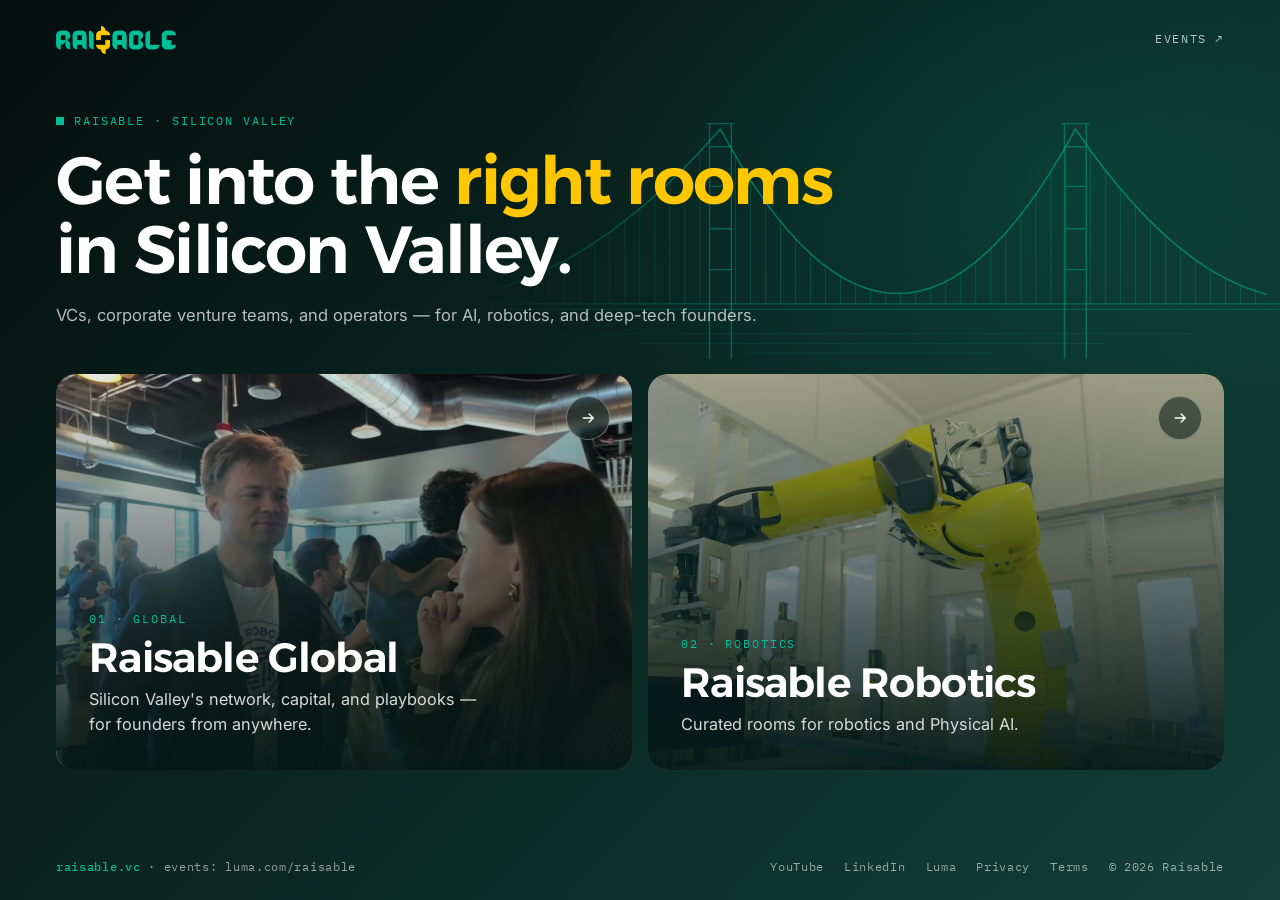
==== commit 4a0081a8: "Gateway home: raisable.vc → Raisable Global + Raisable Robotics - New root page: banner "Get into th" ====
--- a/index.html
+++ b/index.html
@@ -3,41 +3,50 @@
 <head>
   <meta charset="UTF-8">
   <meta name="viewport" content="width=device-width, initial-scale=1.0">
-  <title>Raisable — Silicon Valley Programs for Global Founders</title>
-  <meta name="description" content="Founder community, investor sessions, and Silicon Valley bootcamps. Raisable helps global founders become fundable and break into the US market.">
+  <!-- Old links to the former home page (raisable.vc/#apply, #programs…) now live at /global/ -->
+  <script>
+    (function () {
+      if (location.hash && location.hash.length > 1) {
+        location.replace('/global/' + location.search + location.hash);
+      }
+    })();
+  </script>
+  <title>Raisable — Get into the right rooms in Silicon Valley</title>
+  <meta name="description" content="Raisable connects founders with Silicon Valley's VCs, corporate venture teams, and operators. Raisable Global for founders from anywhere; Raisable Robotics for robotics and Physical AI.">
   <link rel="canonical" href="https://raisable.vc/">
   <meta property="og:type" content="website">
   <meta property="og:site_name" content="Raisable">
   <meta property="og:locale" content="en_US">
   <meta property="og:url" content="https://raisable.vc/">
-  <meta property="og:title" content="Raisable — Silicon Valley Programs for Global Founders">
-  <meta property="og:description" content="Founder community, investor sessions, and Silicon Valley bootcamps. Raisable helps global founders become fundable and break into the US market.">
-  <meta property="og:image" content="https://raisable.vc/assets/video/hero-poster.jpg">
-  <meta property="og:image:width" content="1280">
-  <meta property="og:image:height" content="720">
-  <meta property="og:image:alt" content="Raisable — Silicon Valley programs for global founders">
+  <meta property="og:title" content="Raisable — Get into the right rooms in Silicon Valley">
+  <meta property="og:description" content="VCs, corporate venture teams, and operators — for AI, robotics, and deep-tech founders. Choose Raisable Global or Raisable Robotics.">
+  <meta property="og:image" content="https://raisable.vc/assets/img/og-home.jpg">
+  <meta property="og:image:width" content="1200">
+  <meta property="og:image:height" content="630">
+  <meta property="og:image:alt" content="Raisable — Get into the right rooms in Silicon Valley">
   <meta name="twitter:card" content="summary_large_image">
-  <meta name="twitter:title" content="Raisable — Silicon Valley Programs for Global Founders">
-  <meta name="twitter:description" content="Founder community, investor sessions, and Silicon Valley bootcamps. Raisable helps global founders become fundable and break into the US market.">
-  <meta name="twitter:image" content="https://raisable.vc/assets/video/hero-poster.jpg">
-  <meta name="twitter:image:alt" content="Raisable — Silicon Valley programs for global founders">
+  <meta name="twitter:title" content="Raisable — Get into the right rooms in Silicon Valley">
+  <meta name="twitter:description" content="VCs, corporate venture teams, and operators — for AI, robotics, and deep-tech founders.">
+  <meta name="twitter:image" content="https://raisable.vc/assets/img/og-home.jpg">
   <meta name="theme-color" content="#0A2621">
   <link rel="icon" href="data:image/svg+xml,%3Csvg xmlns='http://www.w3.org/2000/svg' viewBox='0 0 32 32'%3E%3Crect width='32' height='32' rx='7' fill='%230A2621'/%3E%3Ctext x='16' y='23' font-family='Arial,sans-serif' font-size='19' font-weight='700' fill='%2300BD97' text-anchor='middle'%3ER%3C/text%3E%3C/svg%3E">
   <link rel="preconnect" href="https://fonts.googleapis.com">
   <link rel="preconnect" href="https://fonts.gstatic.com" crossorigin>
-  <link href="https://fonts.googleapis.com/css2?family=Alexandria:wght@400;500;600;700&family=Inter:wght@400;500;600&family=IBM+Plex+Mono:wght@400;500&display=swap" rel="stylesheet">
-  <!-- Google Analytics (GA4) — paste your Measurement ID below to enable -->
+  <link href="https://fonts.googleapis.com/css2?family=Alexandria:wght@500;600&family=Inter:wght@400;500;600&family=IBM+Plex+Mono:wght@400;500&display=swap" rel="stylesheet">
+  <link rel="preload" as="image" href="/assets/video/hero-poster.jpg">
+  <link rel="preload" as="image" href="/assets/img/door-robotics.jpg">
+  <!-- Google Analytics (GA4) — the raisable.vc property; production host only -->
   <script>
     window.GA_MEASUREMENT_ID = 'G-0SW6V2QF0W';
     window.dataLayer = window.dataLayer || [];
     window.gtag = function () { dataLayer.push(arguments); };
-    if (window.GA_MEASUREMENT_ID) {
+    if (window.GA_MEASUREMENT_ID && /(^|\.)raisable\.vc$/.test(location.hostname)) {
       var _ga = document.createElement('script');
       _ga.async = true;
       _ga.src = 'https://www.googletagmanager.com/gtag/js?id=' + window.GA_MEASUREMENT_ID;
       document.head.appendChild(_ga);
       gtag('js', new Date());
-      gtag('config', window.GA_MEASUREMENT_ID);
+      gtag('config', window.GA_MEASUREMENT_ID, { content_group: 'gateway' });
     }
   </script>
   <script type="application/ld+json">
@@ -49,30 +58,8 @@
         "@id": "https://raisable.vc/#organization",
         "name": "Raisable",
         "url": "https://raisable.vc/",
-        "logo": {
-          "@type": "ImageObject",
-          "url": "https://raisable.vc/assets/img/logo.png"
-        },
-        "image": "https://raisable.vc/assets/video/hero-poster.jpg",
-        "description": "Raisable runs Silicon Valley programs, investor sessions, and bootcamps that help global founders become fundable and break into the US market.",
-        "email": "og@raisable.vc",
-        "slogan": "Your gateway to Silicon Valley's innovation, capital & people.",
-        "areaServed": "Worldwide",
-        "knowsAbout": [
-          "Startup fundraising",
-          "Venture capital",
-          "Go-to-market strategy",
-          "US market entry",
-          "Startup accelerators",
-          "Founder mentorship"
-        ],
-        "founder": {
-          "@type": "Person",
-          "name": "Vasyl Dub",
-          "jobTitle": "Founder & CEO",
-          "url": "https://www.linkedin.com/in/vasyl-dub/",
-          "sameAs": ["https://www.linkedin.com/in/vasyl-dub/"]
-        },
+        "logo": "https://raisable.vc/assets/img/logo.png",
+        "slogan": "Get into the right rooms in Silicon Valley.",
         "sameAs": [
           "https://www.linkedin.com/company/raisable-global/",
           "https://www.youtube.com/@RaisableFounders",
@@ -84,1378 +71,414 @@
         "@id": "https://raisable.vc/#website",
         "url": "https://raisable.vc/",
         "name": "Raisable",
-        "description": "Silicon Valley programs for global founders.",
         "publisher": { "@id": "https://raisable.vc/#organization" },
-        "inLanguage": "en-US"
-      },
-      {
-        "@type": "WebPage",
-        "@id": "https://raisable.vc/#webpage",
-        "url": "https://raisable.vc/",
-        "name": "Raisable — Silicon Valley Programs for Global Founders",
-        "isPartOf": { "@id": "https://raisable.vc/#website" },
-        "about": { "@id": "https://raisable.vc/#organization" },
-        "description": "Founder community, investor sessions, and Silicon Valley bootcamps. Raisable helps global founders become fundable and break into the US market.",
-        "inLanguage": "en-US",
-        "datePublished": "2026-07-09",
-        "dateModified": "2026-07-09"
+        "hasPart": [
+          { "@type": "WebPage", "name": "Raisable Global", "url": "https://raisable.vc/global/" },
+          { "@type": "WebPage", "name": "Raisable Robotics", "url": "https://raisable.vc/robotics/" }
+        ]
       }
     ]
   }
   </script>
-  <script type="application/ld+json">
-  {
-    "@context": "https://schema.org",
-    "@type": "FAQPage",
-    "@id": "https://raisable.vc/#faq",
-    "isPartOf": { "@id": "https://raisable.vc/#webpage" },
-    "mainEntity": [
-      {
-        "@type": "Question",
-        "name": "What is Raisable?",
-        "acceptedAnswer": {
-          "@type": "Answer",
-          "text": "Raisable helps global founders break into Silicon Valley. Through an online founder community, in-person bootcamps, invite-only investor sessions, and an application-only acceleration program, founders become fundable and ready for the US market."
-        }
-      },
-      {
-        "@type": "Question",
-        "name": "Who is Raisable for?",
-        "acceptedAnswer": {
-          "@type": "Answer",
-          "text": "Mission-driven AI and deep-tech founders from anywhere in the world — scaling, or committed to scaling, in the US market, planning to raise in the next 3–12 months, and ready to show up in Silicon Valley a few times a year."
-        }
-      },
-      {
-        "@type": "Question",
-        "name": "What programs does Raisable offer?",
-        "acceptedAnswer": {
-          "@type": "Answer",
-          "text": "Four programs: the weekly online Founder Circle, the one-week in-person Silicon Valley Bootcamp, invite-only Sessions & Events, and the application-only Acceleration Program. Every program is curated and application-based — start online, come to the Valley when you're ready."
-        }
-      },
-      {
-        "@type": "Question",
-        "name": "Do I need to be in Silicon Valley to join?",
-        "acceptedAnswer": {
-          "@type": "Answer",
-          "text": "No. You can start online from anywhere in the world, year-round. You come to the Bay Area for bootcamps and events when you're ready — most founders visit a few times a year."
-        }
-      },
-      {
-        "@type": "Question",
-        "name": "How do I apply to Raisable?",
-        "acceptedAnswer": {
-          "@type": "Answer",
-          "text": "Apply once through the site. Every application is reviewed personally, and we route you to the right program — Founder Circle, Bootcamp, or an upcoming session. Applications are curated and space is limited."
-        }
-      },
-      {
-        "@type": "Question",
-        "name": "Who is behind Raisable?",
-        "acceptedAnswer": {
-          "@type": "Answer",
-          "text": "Raisable was founded by Vasyl Dub, a Stanford STVP mentor and Network VC venture partner. Programs are led by Sacha Ledan (ex-Stanford GSB, ex-StartX), backed by advisors including Stanford professor Chuck Eesley and a network of 15+ founder-mentors."
-        }
-      }
-    ]
-  }
-  </script>
-  <link rel="stylesheet" href="assets/css/style.css?v=80">
-  <noscript><style>
-    .load { animation: none; opacity: 1; transform: none; }
-    .reveal { opacity: 1; transform: none; visibility: visible; transition: none; }
-    .compare .node, .compare .track-pill { opacity: 1; }
-    .track-warm .track-nodes::before { transform: none; }
-  </style></noscript>
+  <style>
+    :root {
+      --night: #0A2621;
+      --deep: #061A16;
+      --paper: #F8F9F6;
+      --teal: #00BD97;
+      --yellow: #FFC700;
+      --soft: rgba(248, 249, 246, 0.72);
+      --hair: rgba(248, 249, 246, 0.16);
+      --font-display: 'Alexandria', system-ui, sans-serif;
+      --font-body: 'Inter', system-ui, sans-serif;
+      --font-mono: 'IBM Plex Mono', ui-monospace, monospace;
+      --pad: clamp(20px, 4.5vw, 56px);
+      --ease: cubic-bezier(0.22, 1, 0.36, 1);
+    }
+    *, *::before, *::after { box-sizing: border-box; }
+    html, body { margin: 0; }
+    body {
+      min-height: 100svh;
+      font-family: var(--font-body);
+      color: var(--paper);
+      background:
+        radial-gradient(ellipse 60% 55% at 85% 20%, rgba(0, 189, 151, 0.14), transparent 70%),
+        linear-gradient(135deg, #050F0D 0%, var(--night) 48%, #133F37 100%);
+      background-color: var(--night);
+      -webkit-font-smoothing: antialiased;
+    }
+    a { color: inherit; text-decoration: none; }
+    a:focus-visible { outline: 2px solid var(--teal); outline-offset: 4px; }
+
+    .gw {
+      position: relative;
+      isolation: isolate;
+      min-height: 100svh;
+      max-width: 1440px;
+      margin: 0 auto;
+      padding: 0 var(--pad);
+      display: flex;
+      flex-direction: column;
+      overflow: hidden;
+    }
+
+    /* ---------- top bar ---------- */
+    .gw-top { display: flex; align-items: center; justify-content: space-between; padding: 26px 0 0; }
+    .gw-top img { display: block; height: 28px; width: auto; }
+    .gw-top-link {
+      font-family: var(--font-mono);
+      font-size: 0.72rem;
+      letter-spacing: 0.14em;
+      text-transform: uppercase;
+      color: var(--soft);
+      border-bottom: 1px solid transparent;
+      padding-bottom: 2px;
+      transition: color 0.2s ease, border-color 0.2s ease;
+    }
+    .gw-top-link:hover { color: var(--paper); border-bottom-color: var(--teal); }
+
+    /* ---------- banner message + Golden Gate line art ---------- */
+    .gw-hero { position: relative; padding: clamp(28px, 6.5vh, 80px) 0 0; }
+    .gw-eyebrow {
+      margin: 0 0 18px;
+      font-family: var(--font-mono);
+      font-size: 0.74rem;
+      letter-spacing: 0.16em;
+      text-transform: uppercase;
+      color: var(--teal);
+    }
+    .gw-eyebrow::before {
+      content: "";
+      display: inline-block;
+      width: 8px; height: 8px;
+      margin-right: 10px;
+      background: var(--teal);
+    }
+    .gw h1 {
+      margin: 0;
+      font-family: var(--font-display);
+      font-weight: 600;
+      font-size: clamp(2.3rem, 5.2vw, 4.6rem);
+      line-height: 1.04;
+      letter-spacing: -0.025em;
+      color: #FFFFFF;
+    }
+    .gw h1 em { font-style: normal; color: var(--yellow); }
+    .gw-sub { margin: 18px 0 0; max-width: 46rem; font-size: clamp(1rem, 1.3vw, 1.15rem); line-height: 1.6; color: var(--soft); }
+
+    .gw-bridge {
+      position: absolute;
+      z-index: -1;
+      right: calc(-1 * var(--pad));
+      top: clamp(20px, 5vh, 64px);
+      width: min(64vw, 980px);
+      height: auto;
+      pointer-events: none;
+      -webkit-mask-image: linear-gradient(to right, transparent 0%, #000 34%);
+      mask-image: linear-gradient(to right, transparent 0%, #000 34%);
+    }
+    .gw-bridge path { stroke: var(--teal); stroke-linecap: round; vector-effect: non-scaling-stroke; }
+    .b-cable { stroke-width: 1.6; opacity: 0.5; stroke-dasharray: 1; stroke-dashoffset: 1; animation: draw 2.4s var(--ease) 0.2s forwards; }
+    .b-tower { stroke-width: 1.4; opacity: 0.42; stroke-dasharray: 1; stroke-dashoffset: 1; animation: draw 1.8s var(--ease) forwards; }
+    .b-hang { stroke-width: 1; opacity: 0; animation: fade-hang 1.6s ease 1.4s forwards; }
+    .b-deck { stroke-width: 1.2; opacity: 0.32; }
+    .b-water { stroke-width: 1; opacity: 0.12; }
+    @keyframes draw { to { stroke-dashoffset: 0; } }
+    @keyframes fade-hang { to { opacity: 0.22; } }
+
+    /* ---------- the two doors ---------- */
+    .gw-doors {
+      display: flex;
+      gap: 16px;
+      margin: clamp(28px, 5vh, 56px) 0 0;
+      min-height: clamp(320px, 44vh, 520px);
+      list-style: none;
+      padding: 0;
+    }
+    .gw-doors li { display: flex; flex: 1 1 0; min-width: 0; transition: flex-grow 0.7s var(--ease); }
+    .gw-door {
+      position: relative;
+      isolation: isolate;
+      display: flex;
+      flex-direction: column;
+      justify-content: flex-end;
+      width: 100%;
+      overflow: hidden;
+      border-radius: 20px;
+      background: var(--deep);
+      box-shadow: inset 0 0 0 1px var(--hair);
+      transition: box-shadow 0.3s ease;
+    }
+    .gw-door-img, .gw-door video {
+      position: absolute;
+      inset: 0;
+      z-index: -2;
+      width: 100%;
+      height: 100%;
+      object-fit: cover;
+      transform: scale(1.02);
+      transition: transform 1.4s var(--ease), filter 0.6s ease, opacity 0.6s ease;
+    }
+    .gw-door video { opacity: 0; }
+    .gw-door.is-playing video { opacity: 1; }
+    .gw-door--global .gw-door-img, .gw-door--global video { object-position: 50% 30%; }
+    .gw-door--robotics .gw-door-img { object-position: 60% 40%; }
+    .gw-door-shade {
+      position: absolute;
+      inset: 0;
+      z-index: -1;
+      background-color: transparent;
+      background-image: linear-gradient(180deg, rgba(6, 26, 22, 0.1) 0%, rgba(6, 26, 22, 0.5) 45%, rgba(6, 26, 22, 0.95) 100%);
+      transition: background-color 0.6s ease;
+    }
+    .gw-door-go {
+      position: absolute;
+      top: 22px; right: 22px;
+      width: 44px; height: 44px;
+      border-radius: 50%;
+      display: grid;
+      place-items: center;
+      background: rgba(6, 26, 22, 0.55);
+      box-shadow: inset 0 0 0 1px rgba(248, 249, 246, 0.35);
+      backdrop-filter: blur(4px);
+      transition: background-color 0.3s ease, transform 0.5s var(--ease), box-shadow 0.3s ease;
+    }
+    .gw-door-go svg { width: 18px; height: 18px; stroke: #FFFFFF; stroke-width: 1.8; fill: none; }
+    .gw-door-body { padding: clamp(22px, 2.6vw, 34px); }
+    .gw-door-kicker {
+      display: block;
+      font-family: var(--font-mono);
+      font-size: 0.72rem;
+      letter-spacing: 0.16em;
+      text-transform: uppercase;
+      color: var(--teal);
+    }
+    .gw-door-title {
+      display: block;
+      margin: 10px 0 8px;
+      font-family: var(--font-display);
+      font-weight: 600;
+      font-size: clamp(1.9rem, 3.2vw, 2.9rem);
+      line-height: 1.05;
+      letter-spacing: -0.02em;
+      color: #FFFFFF;
+    }
+    .gw-door-line { display: block; max-width: 40ch; font-size: 1.02rem; line-height: 1.5; color: rgba(248, 249, 246, 0.86); }
+
+    /* "who it's for" — revealed on hover / focus */
+    .gw-door-more { display: grid; grid-template-rows: 0fr; transition: grid-template-rows 0.6s var(--ease); }
+    .gw-door-more > span { overflow: hidden; min-height: 0; }
+    .gw-door-for {
+      display: block;
+      margin: 20px 0 10px;
+      padding-top: 16px;
+      border-top: 1px solid rgba(248, 249, 246, 0.2);
+      font-family: var(--font-mono);
+      font-size: 0.7rem;
+      letter-spacing: 0.16em;
+      text-transform: uppercase;
+      color: var(--yellow);
+    }
+    .gw-door-who { display: grid; gap: 7px; margin: 0; padding: 0; list-style: none; }
+    .gw-door-who span { position: relative; display: block; padding-left: 18px; font-size: 0.98rem; line-height: 1.45; color: #FFFFFF; }
+    .gw-door-who span::before {
+      content: "";
+      position: absolute;
+      left: 0; top: 0.55em;
+      width: 7px; height: 7px;
+      background: var(--teal);
+    }
+    .gw-door-cta {
+      display: inline-flex;
+      align-items: center;
+      gap: 8px;
+      margin-top: 20px;
+      padding-bottom: 3px;
+      font-weight: 600;
+      font-size: 0.98rem;
+      color: #FFFFFF;
+      border-bottom: 1px solid var(--teal);
+    }
+
+    @media (hover: hover) and (pointer: fine) {
+      .gw-doors:hover li { flex-grow: 0.78; }
+      .gw-doors li:hover, .gw-doors li:focus-within { flex-grow: 1.3; }
+      .gw-door:hover, .gw-door:focus-visible { box-shadow: inset 0 0 0 1px rgba(0, 189, 151, 0.7); }
+      .gw-door:hover .gw-door-more, .gw-door:focus-visible .gw-door-more { grid-template-rows: 1fr; }
+      .gw-door:hover .gw-door-img, .gw-door:hover video { transform: scale(1.06); }
+      .gw-door:hover .gw-door-shade, .gw-door:focus-visible .gw-door-shade { background-color: rgba(6, 26, 22, 0.4); }
+      .gw-door:hover .gw-door-go, .gw-door:focus-visible .gw-door-go { background: var(--teal); box-shadow: none; transform: rotate(-45deg); }
+      .gw-door:hover .gw-door-go svg, .gw-door:focus-visible .gw-door-go svg { stroke: var(--night); }
+      .gw-doors:hover .gw-door:not(:hover) .gw-door-img,
+      .gw-doors:hover .gw-door:not(:hover) video { filter: grayscale(0.5) brightness(0.62); }
+      .gw-doors:hover .gw-door:not(:hover) .gw-door-body { opacity: 0.75; }
+      .gw-door-body { transition: opacity 0.4s ease; }
+    }
+
+    /* ---------- footer line (banner style) ---------- */
+    .gw-foot {
+      display: flex;
+      flex-wrap: wrap;
+      align-items: center;
+      justify-content: space-between;
+      gap: 10px 24px;
+      padding: 22px 0 26px;
+      margin-top: auto;
+      font-family: var(--font-mono);
+      font-size: 0.72rem;
+      letter-spacing: 0.06em;
+      color: rgba(248, 249, 246, 0.58);
+    }
+    .gw-foot nav { display: flex; flex-wrap: wrap; gap: 8px 20px; }
+    .gw-foot a:hover { color: var(--paper); }
+    .gw-foot b { font-weight: 500; color: var(--teal); }
+    .gw-doors + .gw-foot { margin-top: 0; }
+
+    /* ---------- touch & narrow screens: no hover, so the audience line is always visible ---------- */
+    @media (hover: none), (max-width: 760px) {
+      .gw-door-more { grid-template-rows: 1fr; }
+      .gw-door-shade { background-color: rgba(6, 26, 22, 0.3); }
+    }
+    @media (max-width: 760px) {
+      .gw-hero { padding-top: 44px; }
+      .gw-bridge { width: 118vw; right: -34vw; top: 70px; opacity: 0.8; }
+      .gw-doors { flex-direction: column; min-height: 0; margin-top: 36px; }
+      .gw-doors li { flex: none; }
+      .gw-door { min-height: 440px; }
+      .gw-door-go { top: 16px; right: 16px; width: 40px; height: 40px; }
+      .gw-foot { flex-direction: column; align-items: flex-start; }
+    }
+
+    @media (prefers-reduced-motion: reduce) {
+      .b-cable, .b-tower { animation: none; stroke-dashoffset: 0; }
+      .b-hang { animation: none; opacity: 0.22; }
+      .gw-doors li, .gw-door-more, .gw-door-img, .gw-door video, .gw-door-go { transition: none; }
+    }
+  </style>
 </head>
 <body>
-
-  <a class="skip-link" href="#main">Skip to content</a>
-
-  <header class="nav" id="nav">
-    <div class="nav-inner">
-      <a class="nav-logo" href="#top" aria-label="Raisable — home">
-        <img src="assets/img/logo.png" alt="Raisable" width="122" height="28">
-      </a>
-      <nav class="nav-links" id="nav-menu" aria-label="Page sections">
-        <a href="#programs">Programs</a>
-        <a href="#community">Community</a>
-        <a href="#media">Media</a>
-        <a href="#about">About</a>
-        <a href="https://accelerator.raisable.vc" target="_blank" rel="noopener">For Corporates&nbsp;&amp;&nbsp;VCs</a>
+  <div class="gw">
+    <header class="gw-top">
+      <a href="/" aria-label="Raisable — home"><img src="/assets/img/logo.png" alt="Raisable" width="122" height="28"></a>
+      <a class="gw-top-link" href="https://luma.com/raisable" target="_blank" rel="noopener">Events ↗</a>
+    </header>
+
+    <main id="main">
+      <section class="gw-hero" aria-labelledby="gw-title">
+        <svg class="gw-bridge" viewBox="0 0 1200 400" fill="none" aria-hidden="true" focusable="false" preserveAspectRatio="xMaxYMid meet">
+          <path class="b-hang" d="M42,281.0 V300 M64,274.7 V300 M86,267.1 V300 M108,258.2 V300 M130,248.1 V300 M152,236.7 V300 M174,224.1 V300 M196,210.2 V300 M218,195.0 V300 M240,178.5 V300 M262,160.8 V300 M284,141.8 V300 M306,121.5 V300 M328,100.0 V300 M350,77.2 V300 M402,83.1 V300 M424,118.7 V300 M446,150.8 V300 M468,179.5 V300 M490,204.8 V300 M512,226.6 V300 M534,244.9 V300 M556,259.8 V300 M578,271.3 V300 M600,279.3 V300 M622,283.8 V300 M644,284.9 V300 M666,282.6 V300 M688,276.8 V300 M710,267.5 V300 M732,254.8 V300 M754,238.7 V300 M776,219.1 V300 M798,196.0 V300 M820,169.5 V300 M842,139.5 V300 M864,106.1 V300 M886,69.3 V300 M922,75.3 V300 M944,104.5 V300 M966,131.7 V300 M988,156.7 V300 M1010,179.6 V300 M1032,200.4 V300 M1054,219.2 V300 M1076,235.8 V300 M1098,250.3 V300 M1120,262.8 V300 M1142,273.1 V300 M1164,281.3 V300"/>
+          <path class="b-deck" d="M0,300 H1200 M0,308 H1200"/>
+          <path class="b-water" d="M120,344 H1080 M260,358 H940 M420,372 H780"/>
+          <path class="b-tower" pathLength="1" d="M364,380 V36 M396,380 V36 M360,36 H400 M364,70 H396 M364,128 H396 M364,190 H396 M364,250 H396 M884,380 V36 M916,380 V36 M880,36 H920 M884,70 H916 M884,128 H916 M884,190 H916 M884,250 H916"/>
+          <path class="b-cable" pathLength="1" d="M20,286 Q200,250 380,44 M380,44 Q640,526 900,44 M900,44 Q1040,250 1180,286"/>
+        </svg>
+        <p class="gw-eyebrow">Raisable · Silicon Valley</p>
+        <h1 id="gw-title">Get into the <em>right rooms</em><br>in Silicon Valley.</h1>
+        <p class="gw-sub">VCs, corporate venture teams, and operators — for AI, robotics, and deep-tech founders.</p>
+      </section>
+
+      <nav aria-label="Choose your Raisable">
+        <ul class="gw-doors">
+          <li>
+            <a class="gw-door gw-door--global" href="/global/" data-door="global">
+              <img class="gw-door-img" src="/assets/video/hero-poster.jpg" alt="" width="1280" height="720" fetchpriority="high">
+              <video muted loop playsinline preload="none" data-src="/assets/video/hero.mp4" aria-hidden="true"></video>
+              <span class="gw-door-shade"></span>
+              <span class="gw-door-go" aria-hidden="true"><svg viewBox="0 0 24 24"><path d="M5 12h14M13 6l6 6-6 6"/></svg></span>
+              <span class="gw-door-body">
+                <span class="gw-door-kicker">01 · Global</span>
+                <span class="gw-door-title">Raisable Global</span>
+                <span class="gw-door-line">Silicon Valley's network, capital, and playbooks — for founders from anywhere.</span>
+                <span class="gw-door-more"><span>
+                  <span class="gw-door-for">Who it's for</span>
+                  <span class="gw-door-who">
+                    <span>Founders from around the world, building for the US market</span>
+                    <span>Investors looking for global deal flow</span>
+                    <span>Operators and mentors who give back</span>
+                  </span>
+                  <span class="gw-door-cta">Enter Raisable Global <span aria-hidden="true">→</span></span>
+                </span></span>
+              </span>
+            </a>
+          </li>
+          <li>
+            <a class="gw-door gw-door--robotics" href="/robotics/" data-door="robotics">
+              <img class="gw-door-img" src="/assets/img/door-robotics.jpg" alt="" width="1100" height="720" fetchpriority="high">
+              <video muted loop playsinline preload="none" data-src="/robotics/assets/video/robots.mp4" aria-hidden="true"></video>
+              <span class="gw-door-shade"></span>
+              <span class="gw-door-go" aria-hidden="true"><svg viewBox="0 0 24 24"><path d="M5 12h14M13 6l6 6-6 6"/></svg></span>
+              <span class="gw-door-body">
+                <span class="gw-door-kicker">02 · Robotics</span>
+                <span class="gw-door-title">Raisable Robotics</span>
+                <span class="gw-door-line">Curated rooms for robotics and Physical AI.</span>
+                <span class="gw-door-more"><span>
+                  <span class="gw-door-for">Who it's for</span>
+                  <span class="gw-door-who">
+                    <span>Robotics and Physical AI founders</span>
+                    <span>Corporate venture and innovation teams</span>
+                    <span>VCs investing in robotics</span>
+                  </span>
+                  <span class="gw-door-cta">Enter Raisable Robotics <span aria-hidden="true">→</span></span>
+                </span></span>
+              </span>
+            </a>
+          </li>
+        </ul>
       </nav>
-      <button class="btn btn-nav" type="button" data-open-apply>Apply&nbsp;<span class="arr">→</span></button>
-      <button class="nav-toggle" type="button" aria-expanded="false" aria-controls="nav-menu" aria-label="Menu">
-        <span></span><span></span>
-      </button>
-    </div>
-  </header>
-
-  <main id="main">
-
-    <!-- ============ 1 · HERO ============ -->
-    <section class="hero" id="top">
-      <div class="hero-media" aria-hidden="true">
-        <video id="hero-video" autoplay muted loop playsinline preload="metadata"
-               poster="assets/video/hero-poster.jpg">
-          <source src="assets/video/hero.mp4" type="video/mp4">
-        </video>
-        <div class="hero-scrim"></div>
-      </div>
-
-      <div class="hero-content">
-        <p class="eyebrow eyebrow-light load" data-l="1">Raisable · Silicon Valley</p>
-        <h1 class="load" data-l="2">Your gateway to Silicon Valley's<br>
-          <em>innovation, capital&nbsp;&amp;&nbsp;people.</em></h1>
-        <p class="hero-sub load" data-l="3">We help global founders grow faster through Silicon Valley's
-          proven strategies, expert network, capital, and immersive experiences — online year-round,
-          and in person in the Bay&nbsp;Area.</p>
-        <div class="hero-actions load" data-l="4">
-          <button class="btn btn-primary" type="button" data-open-apply>Apply to join&nbsp;<span class="arr">→</span></button>
-          <a class="link-arrow" href="#programs">Explore our programs&nbsp;↓</a>
-        </div>
-        <p class="hero-trust load" data-l="4">
-          <span class="hero-avatars" aria-hidden="true">
-            <img src="assets/img/T_ZATSARYNIN.jpg" alt="" width="34" height="34">
-            <img src="assets/img/T_OKHRIMOVYCH.jpg" alt="" width="34" height="34">
-            <img src="assets/img/T_SYDORUK.jpg" alt="" width="34" height="34">
-          </span>
-          <span>Join our global founder community</span>
-        </p>
-      </div>
-
-      <div class="hero-proof load" data-l="5" role="group" aria-label="Community in numbers">
-        <div class="proof-item"><strong data-count="300" data-suffix="+">300+</strong><span>entrepreneurs in our Silicon Valley network</span></div>
-        <div class="proof-item"><strong data-count="50" data-suffix="+">50+</strong><span>events hosted in the Valley and online</span></div>
-        <div class="proof-item"><strong data-count="100" data-suffix="+">100+</strong><span>VCs — from angel syndicates to Tier&nbsp;1 funds</span></div>
-        <div class="proof-item"><strong>$100M+</strong><span>raised across our mentor community</span></div>
-      </div>
-    </section>
-
-    <!-- ============ 2 · WHY RAISABLE ============ -->
-    <section class="section" id="why">
-      <div class="section-grid">
-        <div class="section-label">
-          <p class="eyebrow reveal">Why Raisable</p>
-        </div>
-        <div class="section-body">
-          <h2 class="reveal">Most founders try to break into the Valley from the outside.
-            <em>That takes years.</em></h2>
-        </div>
-      </div>
-
-      <!-- Comparison: same journey, two ways — stage j of A maps to stage j of B -->
-      <div class="compare reveal">
-        <div class="track track-cold" data-reveal-watch>
-          <p class="track-label">On your own</p>
-          <div class="track-line">
-            <ol class="track-nodes">
-              <li class="node" style="--wv-d: 0.15s; --wv-dm: 0.15s"><span class="node-mark" aria-hidden="true">✕</span><span class="node-dot"></span><span class="node-label">guess at your pitch</span></li>
-              <li class="node" style="--wv-d: 0.55s; --wv-dm: 0.4s"><span class="node-mark" aria-hidden="true">✕</span><span class="node-dot"></span><span class="node-label">cold emails &amp; DMs</span></li>
-              <li class="node" style="--wv-d: 0.95s; --wv-dm: 0.65s"><span class="node-mark" aria-hidden="true">✕</span><span class="node-dot"></span><span class="node-label">silence, then "let's keep in touch"</span></li>
-              <li class="node" style="--wv-d: 1.35s; --wv-dm: 0.9s"><span class="node-mark" aria-hidden="true">✕</span><span class="node-dot"></span><span class="node-label">still an outsider</span></li>
-            </ol>
-            <span class="track-pill pill-muted" style="--wv-d: 1.7s; --wv-dm: 1.05s">Years — with no result</span>
-          </div>
-        </div>
-        <div class="track track-warm" data-reveal-watch>
-          <p class="track-label">With Raisable</p>
-          <div class="track-line">
-            <ol class="track-nodes">
-              <li class="node" style="--wv-d: 0.35s; --wv-dm: 0.15s"><span class="node-mark" aria-hidden="true">✓</span><span class="node-dot"></span><span class="node-label">build the narrative with operators</span></li>
-              <li class="node" style="--wv-d: 0.75s; --wv-dm: 0.4s"><span class="node-mark" aria-hidden="true">✓</span><span class="node-dot"></span><span class="node-label">direct investor feedback</span></li>
-              <li class="node" style="--wv-d: 1.15s; --wv-dm: 0.65s"><span class="node-mark" aria-hidden="true">✓</span><span class="node-dot"></span><span class="node-label">in the room with the right investors</span></li>
-              <li class="node" style="--wv-d: 1.55s; --wv-dm: 0.9s"><span class="node-mark" aria-hidden="true">✓</span><span class="node-dot"></span><span class="node-label">connected &amp; referable</span></li>
-            </ol>
-            <span class="track-pill pill-accent" style="--wv-d: 1.85s; --wv-dm: 1.1s" data-trackb-pill>Months — to become a local</span>
-          </div>
-        </div>
-      </div>
-
-      <!-- Proof band: earns the "weeks" claim. Stats are config-driven in main.js
-           (WHY_STATS) — empty stats stay hidden; never invent numbers. -->
-      <div class="why-proof reveal" id="why-proof">
-        <div class="proof-stats" data-proof-stats hidden>
-          <div class="pstat" data-stat="founders" hidden><strong></strong><span>founders through the program</span></div>
-          <div class="pstat" data-stat="raised" hidden><strong></strong><span>raised by alumni</span></div>
-          <div class="pstat" data-stat="intros" hidden><strong></strong><span>warm investor intros made</span></div>
-        </div>
-        <figure class="proof-quote">
-          <img src="assets/img/T_SYDORUK.jpg" alt="" loading="lazy">
-          <div>
-            <blockquote>“Thanks to Raisable and Vasyl Dub, we refined our positioning, built a clear
-              GTM strategy, and secured our first angel check from an investor we met at one of the
-              dinners during a bootcamp.”</blockquote>
-            <figcaption>Andrew Sydoruk · CEO, SmartTek Solutions</figcaption>
-          </div>
-        </figure>
-      </div>
-
-      <p class="why-bridge reveal">Raisable turns cold outreach into warm access —
-        <em>you arrive already known to the investors who move your round.</em></p>
-      <div class="why-cta reveal">
-        <button class="btn btn-primary" type="button" data-open-apply data-why-cta>Apply&nbsp;<span class="arr">→</span></button>
-      </div>
-    </section>
-
-    <!-- ============ 3 · HOW WE DO IT ============ -->
-    <section class="section section-dark" id="programs">
-      <div class="section-grid">
-        <div class="section-label">
-          <p class="eyebrow reveal">How we do it</p>
-        </div>
-        <div class="section-body">
-          <h2 class="reveal">Choose how you <em>plug in.</em></h2>
-          <p class="lede reveal">Every program is curated and application-based.
-            Start online, come to the Valley when you're ready.</p>
-        </div>
-      </div>
-
-      <div class="programs is-collapsed" role="list">
-        <article class="program-row reveal" role="listitem">
-          <p class="program-meta"><span>Online</span><span>Weekly</span></p>
-          <div class="program-body">
-            <h3>Founder Circle</h3>
-            <p>Your weekly rhythm with Silicon Valley. Small pods of founders meet active US investors
-              every two weeks — pitch, get direct feedback, sharpen your raise. Off-the-record sessions
-              with founders who recently closed $1M+ rounds, plus an accountability pair that keeps
-              you moving.</p>
-            <button class="program-cta" type="button" data-open-apply data-role="founder">Apply to the next cohort&nbsp;<span class="arr">→</span></button>
-          </div>
-        </article>
-        <article class="program-row reveal" role="listitem">
-          <p class="program-meta"><span>In person</span><span>One week</span><span>SF &amp; Bay Area</span></p>
-          <div class="program-body">
-            <h3>Silicon Valley Bootcamp</h3>
-            <p>Seven days inside the ecosystem: meetings at Stanford, Google, Meta, Berkeley, and top
-              accelerators; private dinners with founders and VCs; and the kind of connections that
-              usually take a year to build. Each edition is unique — new speakers, new rooms, same
-              outcome: you leave with a Valley network.</p>
-            <button class="program-cta" type="button" data-open-apply data-role="founder">Request the next date&nbsp;<span class="arr">→</span></button>
-          </div>
-        </article>
-        <article class="program-row reveal" role="listitem">
-          <p class="program-meta"><span>Online</span><span>Bay Area</span></p>
-          <div class="program-body">
-            <h3>Sessions &amp; Events</h3>
-            <p>Invite-only roundtables with Silicon Valley heavyweights — like the operators behind
-              Higgsfield's 0→$200M ARR run and YC-backed founders who've scaled to $65M ARR — plus
-              private dinners, demo nights, and founder gatherings across SF and Palo&nbsp;Alto.</p>
-            <a class="program-cta" href="#media">See upcoming events&nbsp;<span class="arr">→</span></a>
-          </div>
-        </article>
-        <article class="program-row program-more" role="listitem" hidden>
-          <p class="program-meta"><span>Cohort-based</span><span>Online</span><span>Bay Area</span></p>
-          <div class="program-body">
-            <h3>Acceleration Program</h3>
-            <p>An application-only sprint to make your company fundable in the US: investor-ready
-              narrative and deck, GTM built for the US market, hands-on work with mentors from our
-              bench, and pitch sessions with active VC funds from our network. Cohorts open a few
-              times a year.</p>
-            <button class="program-cta" type="button" data-open-apply data-role="program">Apply to the next program&nbsp;<span class="arr">→</span></button>
-          </div>
-        </article>
-        <button class="programs-peek" type="button" aria-label="Show all programs">
-          <svg viewBox="0 0 24 24" aria-hidden="true"><path d="M4 8l8 8 8-8" fill="none" stroke="currentColor" stroke-width="2.5" stroke-linecap="round" stroke-linejoin="round"/></svg>
-          <svg viewBox="0 0 24 24" aria-hidden="true"><path d="M4 8l8 8 8-8" fill="none" stroke="currentColor" stroke-width="2.5" stroke-linecap="round" stroke-linejoin="round"/></svg>
-        </button>
-      </div>
-      <div class="programs-more reveal">
-        <button class="peek-up" type="button" data-show-programs aria-expanded="false" aria-label="Show less"><svg viewBox="0 0 24 24" aria-hidden="true"><path d="M4 16l8-8 8 8" fill="none" stroke="currentColor" stroke-width="2.5" stroke-linecap="round" stroke-linejoin="round"/></svg><svg viewBox="0 0 24 24" aria-hidden="true"><path d="M4 16l8-8 8 8" fill="none" stroke="currentColor" stroke-width="2.5" stroke-linecap="round" stroke-linejoin="round"/></svg></button>
-      </div>
-    </section>
-
-    <!-- ============ 3b · WHO IT'S FOR ============ -->
-    <section class="section" id="fit">
-      <div class="section-grid">
-        <div class="section-label">
-          <p class="eyebrow reveal">Who it's for</p>
-        </div>
-        <div class="section-body">
-          <h2 class="reveal">A fit — <em>or not a fit.</em></h2>
-        </div>
-      </div>
-      <div class="fit-compare reveal">
-        <div class="fit-side fit-yes">
-          <p class="track-label">A fit</p>
-          <ul>
-            <li style="--fd: 0.05s"><span class="fit-ico" aria-hidden="true"><svg viewBox="0 0 24 24"><path pathLength="100" d="M5 12.5l4.5 4.5L19 7.5"/></svg></span><span class="fit-text">Mission-driven AI and deep-tech founders from anywhere in the world</span></li>
-            <li style="--fd: 0.17s"><span class="fit-ico" aria-hidden="true"><svg viewBox="0 0 24 24"><path pathLength="100" d="M5 12.5l4.5 4.5L19 7.5"/></svg></span><span class="fit-text">Scaling — or committed to scaling — in the US market</span></li>
-            <li style="--fd: 0.29s"><span class="fit-ico" aria-hidden="true"><svg viewBox="0 0 24 24"><path pathLength="100" d="M5 12.5l4.5 4.5L19 7.5"/></svg></span><span class="fit-text">Planning to raise in the next 3–12 months</span></li>
-            <li style="--fd: 0.41s"><span class="fit-ico" aria-hidden="true"><svg viewBox="0 0 24 24"><path pathLength="100" d="M5 12.5l4.5 4.5L19 7.5"/></svg></span><span class="fit-text">Ready to show up in Silicon Valley at least a few times a year</span></li>
-          </ul>
-        </div>
-        <div class="fit-side fit-no">
-          <p class="track-label">Not a fit</p>
-          <ul>
-            <li style="--fd: 0.05s"><span class="fit-ico" aria-hidden="true"><svg viewBox="0 0 24 24"><path pathLength="100" d="M7 7l10 10M17 7L7 17"/></svg></span><span class="fit-text">Non-tech businesses</span></li>
-            <li style="--fd: 0.17s"><span class="fit-ico" aria-hidden="true"><svg viewBox="0 0 24 24"><path pathLength="100" d="M7 7l10 10M17 7L7 17"/></svg></span><span class="fit-text">No clear goal — “just exploring”</span></li>
-            <li style="--fd: 0.29s"><span class="fit-ico" aria-hidden="true"><svg viewBox="0 0 24 24"><path pathLength="100" d="M7 7l10 10M17 7L7 17"/></svg></span><span class="fit-text">Not ready to come to Silicon Valley</span></li>
-            <li style="--fd: 0.41s"><span class="fit-ico" aria-hidden="true"><svg viewBox="0 0 24 24"><path pathLength="100" d="M7 7l10 10M17 7L7 17"/></svg></span><span class="fit-text">Looking for a quick intro, not a relationship</span></li>
-          </ul>
-        </div>
-      </div>
-      <p class="fit-cta reveal">Sound like you?
-        <button class="btn btn-primary" type="button" data-open-apply>Apply&nbsp;<span class="arr">→</span></button></p>
-    </section>
-
-    <!-- ============ 5 · COMMUNITY & PROOF ============ -->
-    <section class="section section-tint" id="community">
-      <div class="section-grid">
-        <div class="section-label">
-          <p class="eyebrow reveal">Community</p>
-        </div>
-        <div class="section-body">
-          <h2 class="reveal">Voices from our <em>community.</em></h2>
-        </div>
-      </div>
-
-      <div class="quotes reveal" data-carousel>
-        <div class="quotes-track">
-          <figure class="quote">
-            <blockquote>“I've had the pleasure of working with Vasyl Dub as a guest speaker and mentor
-              at Stanford. I'm truly impressed by his energy, persistence, and entrepreneurial
-              spirit.”</blockquote>
-            <figcaption>
-              <img class="q-avatar" src="assets/img/T_EESLEY.jpg" alt="Prof. Chuck Eesley" loading="lazy">
-              <span class="q-id">
-                <strong>Prof. Chuck Eesley</strong>
-                <span>Stanford · Innovation &amp; Entrepreneurship</span>
-              </span>
-              <a class="li-link" href="https://www.linkedin.com/in/eesley/" target="_blank" rel="noopener" aria-label="Prof. Chuck Eesley on LinkedIn"><img src="assets/img/LG_LINKEDIN_ICON.svg" alt="LinkedIn" loading="lazy"></a>
-            </figcaption>
-          </figure>
-          <figure class="quote">
-            <blockquote>“Thanks to Raisable and Vasyl Dub, we refined our positioning, built a clear
-              GTM strategy, and secured our first angel check from an investor we met at one of the
-              dinners during a bootcamp.”</blockquote>
-            <figcaption>
-              <img class="q-avatar" src="assets/img/T_SYDORUK.jpg" alt="Andrew Sydoruk" loading="lazy">
-              <span class="q-id">
-                <strong>Andrew Sydoruk</strong>
-                <span>CEO, SmartTek Solutions</span>
-              </span>
-              <a class="li-link" href="https://www.linkedin.com/in/andrii-sydoruk/" target="_blank" rel="noopener" aria-label="Andrew Sydoruk on LinkedIn"><img src="assets/img/LG_LINKEDIN_ICON.svg" alt="LinkedIn" loading="lazy"></a>
-            </figcaption>
-          </figure>
-          <figure class="quote">
-            <blockquote>“Joining Raisable was a game-changer — we secured $1.2M+ in funding, signed
-              3 US-based pilots, and meaningfully expanded our network.”</blockquote>
-            <figcaption>
-              <img class="q-avatar" src="assets/img/T_OKHRIMOVYCH.jpg" alt="Ruslan Okhrimovych" loading="lazy">
-              <span class="q-id">
-                <strong>Ruslan Okhrimovych</strong>
-                <span>CEO, Effie AI</span>
-              </span>
-              <a class="li-link" href="https://www.linkedin.com/in/ruslanokhrimovych/" target="_blank" rel="noopener" aria-label="Ruslan Okhrimovych on LinkedIn"><img src="assets/img/LG_LINKEDIN_ICON.svg" alt="LinkedIn" loading="lazy"></a>
-            </figcaption>
-          </figure>
-          <figure class="quote">
-            <blockquote>“Real execution — validate, sell in the US, and understand how VCs think.
-              No fluff: hands-on GTM, fundraising, and a strong global founder network.”</blockquote>
-            <figcaption>
-              <img class="q-avatar" src="assets/img/T_ZATSARYNIN.jpg" alt="Serhii Zatsarynin" loading="lazy">
-              <span class="q-id">
-                <strong>Serhii Zatsarynin</strong>
-                <span>CEO, Ovul</span>
-              </span>
-              <a class="li-link" href="https://www.linkedin.com/in/serhii-zatsarynin/" target="_blank" rel="noopener" aria-label="Serhii Zatsarynin on LinkedIn"><img src="assets/img/LG_LINKEDIN_ICON.svg" alt="LinkedIn" loading="lazy"></a>
-            </figcaption>
-          </figure>
-          <figure class="quote">
-            <blockquote>“Vasyl introduced us to incredible people. We gained a lot for our business —
-              all through real examples.”</blockquote>
-            <figcaption>
-              <img class="q-avatar" src="assets/img/T_TYMOSHCHUK.jpg" alt="Dmytro Tymoshchuk" loading="lazy">
-              <span class="q-id">
-                <strong>Dmytro Tymoshchuk</strong>
-                <span>Founder/CEO, DDST Group</span>
-              </span>
-              <a class="li-link" href="https://www.linkedin.com/in/timoshuck/" target="_blank" rel="noopener" aria-label="Dmytro Tymoshchuk on LinkedIn"><img src="assets/img/LG_LINKEDIN_ICON.svg" alt="LinkedIn" loading="lazy"></a>
-            </figcaption>
-          </figure>
-          <figure class="quote">
-            <blockquote>“I joined the Raisable founders program for the insights, network access, and
-              hands-on experience it takes to build an investment-ready, scalable business. Highly
-              recommended.”</blockquote>
-            <figcaption>
-              <img class="q-avatar" src="assets/img/T_IVITSKIY.jpg" alt="Igor Ivitskyi" loading="lazy">
-              <span class="q-id">
-                <strong>Igor Ivitskyi</strong>
-                <span>Founder, Ivitskiy Ads Lab · Google &amp; YouTube Ads expert, PhD</span>
-              </span>
-              <a class="li-link" href="https://www.linkedin.com/in/ivitskiy/" target="_blank" rel="noopener" aria-label="Igor Ivitskyi on LinkedIn"><img src="assets/img/LG_LINKEDIN_ICON.svg" alt="LinkedIn" loading="lazy"></a>
-            </figcaption>
-          </figure>
-        </div>
-        <div class="quotes-nav">
-          <div class="quotes-dots" role="group" aria-label="Testimonial pages"></div>
-        </div>
-      </div>
-    </section>
-
-    <!-- ============ 5b · THE ROOMS (signature filmstrip) ============ -->
-    <section class="rooms" aria-label="Photos from our programs">
-      <div class="rooms-head">
-        <p class="eyebrow eyebrow-light">The rooms</p>
-        <h2>Where the community <em>actually meets.</em></h2>
-        <p class="rooms-sub">From private dinners and hikes to sessions at</p>
-      </div>
-      <div class="rooms-logos" aria-label="Stanford, Berkeley, Y Combinator, StartX, Plug and Play, Google, Meta, LinkedIn, Apple">
-        <div class="logos-track" data-marquee>
-          <img class="lg lg-inv" src="assets/img/LG_STANFORD.svg" alt="Stanford">
-          <img class="lg lg-inv" src="assets/img/LG_BERKELEY.svg" alt="Berkeley">
-          <img class="lg lg-tile" src="assets/img/LG_YC.svg" alt="Y Combinator">
-          <img class="lg lg-tile" src="assets/img/LG_STARTX.png" alt="StartX">
-          <img class="lg lg-inv" src="assets/img/LG_PNP.svg" alt="Plug and Play">
-          <img class="lg lg-inv" src="assets/img/LG_GOOGLE.svg" alt="Google">
-          <img class="lg lg-inv" src="assets/img/LG_META.svg" alt="Meta">
-          <img class="lg lg-tile" src="assets/img/LG_LINKEDIN_ICON.svg" alt="LinkedIn">
-          <img class="lg lg-inv" src="assets/img/LG_APPLE.svg" alt="Apple">
-        </div>
-      </div>
-      <div class="rooms-strip" data-strip>
-        <div class="rooms-track">
-          <figure><img src="assets/img/PHOTO_STANFORD_GROUP.jpg" alt="Raisable cohort at Stanford University" loading="lazy"><figcaption>Stanford</figcaption></figure>
-          <figure><img src="assets/img/BOOT_DINNER.jpg" alt="Private founder dinner" loading="lazy"><figcaption>Founder dinner · Palo Alto</figcaption></figure>
-          <figure><img src="assets/img/ROOMS_SURF.jpg" alt="Surfing with founders and VCs" loading="lazy"><figcaption>Surfing with founders &amp; VCs</figcaption></figure>
-          <figure><img src="assets/img/ROOMS_LUNCH_1.jpg" alt="Lunch with an investor" loading="lazy"><figcaption>Lunch with an investor</figcaption></figure>
-          <figure><img src="assets/img/PHOTO_PLUGPLAY.jpg" alt="Session at Plug and Play" loading="lazy"><figcaption>Plug and Play</figcaption></figure>
-          <figure><img src="assets/img/BOOT_BERKELEY.jpg" alt="Cohort visit to UC Berkeley" loading="lazy"><figcaption>UC Berkeley</figcaption></figure>
-          <figure><img src="assets/img/ROOMS_GOOGLE.jpg" alt="Meeting with leaders at Google" loading="lazy"><figcaption>Google</figcaption></figure>
-          <figure><img src="assets/img/BOOT_1.jpg" alt="Bootcamp session" loading="lazy"><figcaption>SV Bootcamp</figcaption></figure>
-          <figure><img src="assets/img/PHOTO_STANFORD.jpg" alt="At Stanford campus" loading="lazy"><figcaption>Stanford</figcaption></figure>
-          <figure><img src="assets/img/ROOMS_LINKEDIN.jpg" alt="Visit to LinkedIn headquarters" loading="lazy"><figcaption>LinkedIn HQ</figcaption></figure>
-          <figure><img src="assets/img/ROOMS_LUNCH_2.jpg" alt="Lunch with an investor" loading="lazy"><figcaption>Lunch with an investor</figcaption></figure>
-          <figure><img src="assets/img/BOOT_4.jpg" alt="Investor session" loading="lazy"><figcaption>Investor session</figcaption></figure>
-          <figure><img src="assets/img/BOOT_6.jpg" alt="Founder gathering in San Francisco" loading="lazy"><figcaption>San Francisco</figcaption></figure>
-          <figure><img src="assets/img/BOOT_9.jpg" alt="Bootcamp group photo" loading="lazy"><figcaption>SV Bootcamp</figcaption></figure>
-        </div>
-      </div>
-    </section>
-
-    <!-- ============ 5c · VC NETWORK + MENTORS ============ -->
-    <section class="section" id="network">
-      <div class="section-grid">
-        <div class="section-label">
-          <p class="eyebrow reveal">Our VC network</p>
-        </div>
-        <div class="section-body">
-          <h2 class="reveal">Some of the VC funds <em>in our network.</em></h2>
-          <p class="lede reveal">Active check-writers, matched to founders by stage.</p>
-        </div>
-      </div>
-      <div class="vc-marquee reveal">
-        <div class="vc-track" data-marquee>
-          <img src="assets/img/VC_GENERALCATALYST.svg" alt="General Catalyst">
-          <img src="assets/img/VC_IASEED.png" alt="IA Seed Ventures">
-          <img src="assets/img/VC_INNOVATIONENDEAVORS.svg" alt="Innovation Endeavors">
-          <img src="assets/img/VC_FUSIONFUND.png" alt="Fusion Fund">
-          <img src="assets/img/VC_UNSHACKLED.png" alt="Unshackled Ventures">
-          <img src="assets/img/VC_ONEWAY.png" alt="One Way Ventures">
-          <img src="assets/img/VC_ONEVALLEY.png" alt="OneValley">
-          <img src="assets/img/VC_TSVC.png" alt="TSVC">
-          <img src="assets/img/VC_NETWORK.png" alt="Network VC">
-          <img src="assets/img/VC_GEEK.png" alt="Geek Ventures">
-          <img src="assets/img/VC_SID.png" alt="SID Venture Partners">
-          <img src="assets/img/VC_UNPOPULAR.png" alt="Unpopular Ventures">
-          <img src="assets/img/VC_VU.png" alt="VU Venture Partners">
-          <img src="assets/img/VC_TOLOKA.png" alt="Toloka VC">
-          <img src="assets/img/VC_ANGEL.png" alt="Angel One Fund">
-          <img src="assets/img/VC_NEWLINE.png" alt="Newline VC">
-          <img src="assets/img/VC_ZELDA.png" alt="Zelda Ventures">
-        </div>
-      </div>
-
-    </section>
-
-    <!-- ============ 6 · MEDIA ============ -->
-    <section class="section section-tint" id="media">
-      <div class="section-grid">
-        <div class="section-label">
-          <p class="eyebrow reveal">Media</p>
-        </div>
-        <div class="section-body">
-          <h2 class="reveal">Inside the <em>community.</em></h2>
-        </div>
-      </div>
-
-      <!-- Videos: featured + stack -->
-      <div class="media-kicker reveal">
-        <span class="media-kicker-label">Watch us on YouTube</span>
-        <a class="media-kicker-link" href="https://www.youtube.com/@RaisableFounders" target="_blank" rel="noopener">Subscribe&nbsp;→</a>
-      </div>
-      <div class="media-bento reveal">
-        <a class="feat feat-main" href="https://youtu.be/Z6pLKaF4z-k" target="_blank" rel="noopener">
-          <img src="assets/img/YT_1.jpg" alt="" loading="lazy">
-          <span class="feat-scrim" aria-hidden="true"></span>
-          <span class="feat-tag">Latest</span>
-          <span class="feat-play" aria-hidden="true">▶</span>
-          <span class="feat-body">
-            <strong>How to raise startup capital</strong>
-            <span>Lessons from Zoom's early investors</span>
-          </span>
-        </a>
-        <a class="feat feat-side" href="https://youtu.be/zDQlxNnxDyQ" target="_blank" rel="noopener">
-          <img src="assets/img/YT_2.jpg" alt="" loading="lazy">
-          <span class="feat-scrim" aria-hidden="true"></span>
-          <span class="feat-play" aria-hidden="true">▶</span>
-          <span class="feat-body">
-            <strong>Why most startups fail</strong>
-            <span>And what LinkedIn did differently</span>
-          </span>
-        </a>
-        <a class="feat feat-side" href="https://youtu.be/3xIhQyR7Xu8" target="_blank" rel="noopener">
-          <img src="assets/img/YT_3.jpg" alt="" loading="lazy">
-          <span class="feat-scrim" aria-hidden="true"></span>
-          <span class="feat-play" aria-hidden="true">▶</span>
-          <span class="feat-body">
-            <strong>How to raise early-stage funding in 2025</strong>
-            <span>A unique VC approach</span>
-          </span>
-        </a>
-      </div>
-
-      <!-- Events: cover cards -->
-      <div class="media-kicker reveal">
-        <span class="media-kicker-label">Our events</span>
-        <a class="media-kicker-link" href="https://luma.com/raisable" target="_blank" rel="noopener">Follow the calendar&nbsp;→</a>
-      </div>
-      <div class="events-trio reveal">
-        <a class="event-card" href="https://luma.com/erkndozn" target="_blank" rel="noopener">
-          <span class="event-media"><img src="assets/img/LUMA_EV_4.jpg?v=61" alt="" loading="lazy"></span>
-          <span class="event-body">
-            <span class="event-idx">01</span>
-            <strong>Robotics Founders &amp; VCs Private Dinner</strong>
-            <span class="event-venue">Invite-only dinner · Palo Alto</span>
-          </span>
-          <span class="event-arrow" aria-hidden="true">↗</span>
-        </a>
-        <a class="event-card" href="https://luma.com/o5qz4p3x" target="_blank" rel="noopener">
-          <span class="event-media"><img src="assets/img/LUMA_EV_1.jpg" alt="" loading="lazy"></span>
-          <span class="event-body">
-            <span class="event-idx">02</span>
-            <strong>Invite-only VC × Founders Pitch Night</strong>
-            <span class="event-venue">Silicon Valley Bank · San Francisco</span>
-          </span>
-          <span class="event-arrow" aria-hidden="true">↗</span>
-        </a>
-        <a class="event-card" href="https://luma.com/5a5phz4k" target="_blank" rel="noopener">
-          <span class="event-media"><img src="assets/img/LUMA_EV_2.jpg" alt="" loading="lazy"></span>
-          <span class="event-body">
-            <span class="event-idx">03</span>
-            <strong>Lunch with an Investor</strong>
-            <span class="event-venue">Small-table conversation with an active check-writer</span>
-          </span>
-          <span class="event-arrow" aria-hidden="true">↗</span>
-        </a>
-      </div>
-    </section>
-
-    <!-- ============ 7 · ABOUT ============ -->
-    <section class="section" id="about">
-      <div class="section-grid">
-        <div class="section-label">
-          <p class="eyebrow reveal">About</p>
-        </div>
-        <div class="section-body">
-          <h2 class="reveal">Why we <em>do this.</em></h2>
-          <p class="lede reveal">Founders at Stanford or YC get something the rest of the world
-            doesn't: the network, the playbooks, and the investors — by default. Our mission is to
-            give ambitious global founders those same opportunities, wherever they started.</p>
-        </div>
-      </div>
-
-      <p class="about-feature reveal">
-        <span class="about-feature-label">As featured in</span>
-        <a href="https://news.crunchbase.com/startups/silicon-valley-immigrant-founder-critical-steps-dub-alchemist/" target="_blank" rel="noopener" aria-label="Silicon Valley immigrant founder — Vasyl Dub on Crunchbase News">
-          <img src="assets/img/CRUNCHBASE_LOGO.png" alt="Crunchbase News">
-        </a>
-      </p>
-      <div class="values-block reveal">
-        <p class="values-title">Our values</p>
-        <ul class="values-grid">
-          <li><span class="v-idx">01</span><span class="v-text">Relationships over transactions</span></li>
-          <li><span class="v-idx">02</span><span class="v-text">Execution over theory</span></li>
-          <li><span class="v-idx">03</span><span class="v-text">Access earned by ambition</span></li>
-          <li><span class="v-idx">04</span><span class="v-text">Open minds — we never stop adapting</span></li>
-        </ul>
-      </div>
-
-      <div class="section-grid mentors-head">
-        <div class="section-label">
-          <p class="eyebrow reveal">Team</p>
-        </div>
-      </div>
-      <div class="team-grid team-grid-4">
-        <article class="team-card reveal" data-member-panel>
-          <span class="team-photo-wrap"><img class="team-photo" src="assets/img/team-vasyl.jpg?v=54" alt="Vasyl Dub" loading="lazy"></span>
-          <h3>Vasyl Dub</h3>
-          <p class="team-role">Founder · CEO</p>
-          <p>Serial entrepreneur, originally from Ukraine, in Silicon Valley since 2020. Guest
-            lecturer and mentor at Stanford STVP and Alchemist Accelerator, with a network
-            stretching from campus to Sand Hill Road. Venture partner at Network VC (backed 100+
-            AI founders). Works hands-on with founders on fundraising, strategy, and US market
-            entry.</p>
-                    <a class="li-link" href="https://www.linkedin.com/in/vasyl-dub/" target="_blank" rel="noopener" aria-label="Vasyl Dub on LinkedIn"><img src="assets/img/LG_LINKEDIN_ICON.svg" alt="LinkedIn" loading="lazy"></a>
-<div class="team-exp">
-            <a href="https://stvp.stanford.edu/" target="_blank" rel="noopener"><img src="assets/img/STANFORD_LOGO.avif" alt="" loading="lazy">Stanford&nbsp;STVP</a>
-            <a href="https://longevity.stanford.edu/" target="_blank" rel="noopener"><img src="assets/img/STANFORD_LOGO.avif" alt="" loading="lazy">Stanford Center on&nbsp;Longevity</a>
-            <a href="https://www.network.vc/" target="_blank" rel="noopener"><img src="assets/img/NETWORK_VC_NEW.png" alt="" loading="lazy">Network&nbsp;VC</a>
-            <a href="https://news.crunchbase.com/startups/silicon-valley-immigrant-founder-critical-steps-dub-alchemist/" target="_blank" rel="noopener"><img src="assets/img/CRUNCHBASE_LOGO.png" alt="" loading="lazy">Crunchbase</a>
-          </div>
-        </article>
-        <article class="team-card reveal" style="--reveal-delay:0.08s" data-member-panel>
-          <span class="team-photo-wrap"><img class="team-photo" src="assets/img/team-sacha.jpg" alt="Sacha Ledan" loading="lazy"></span>
-          <h3>Sacha Ledan</h3>
-          <p class="team-role">Partner · Program Director</p>
-          <p>Accelerator program designer and director. Ex-Program Director at Stanford GSB,
-            ex-StartX (Stanford's accelerator); built programs for Sequoia, Accel, Lightspeed,
-            Index, 500 Startups, Endeavor, and others. Master of Business Administration.</p>
-                    <a class="li-link" href="https://www.linkedin.com/in/sachaledan/" target="_blank" rel="noopener" aria-label="Sacha Ledan on LinkedIn"><img src="assets/img/LG_LINKEDIN_ICON.svg" alt="LinkedIn" loading="lazy"></a>
-<div class="team-exp">
-            <a href="https://www.gsb.stanford.edu/" target="_blank" rel="noopener"><img src="assets/img/STANFORD_LOGO.avif" alt="" loading="lazy">Stanford&nbsp;GSB</a>
-            <a href="https://startx.com/" target="_blank" rel="noopener"><img src="assets/img/LG_STARTX.png" alt="" loading="lazy">StartX</a>
-            <a href="https://www.sequoiacap.com/" target="_blank" rel="noopener">Sequoia</a>
-            <a href="https://www.accel.com/" target="_blank" rel="noopener">Accel</a>
-            <a href="https://lsvp.com/" target="_blank" rel="noopener">Lightspeed</a>
-            <a href="https://www.indexventures.com/" target="_blank" rel="noopener">Index</a>
-            <a href="https://500.co/" target="_blank" rel="noopener">500&nbsp;Startups</a>
-            <a href="https://endeavor.org/" target="_blank" rel="noopener">Endeavor</a>
-          </div>
-        </article>
-        <article class="team-card reveal" style="--reveal-delay:0.16s" data-member-panel>
-          <span class="team-photo-wrap"><img class="team-photo" src="assets/img/TANA_IMG.jpg" alt="Tana" loading="lazy"></span>
-          <h3>Tana</h3>
-          <p class="team-role">Program Manager</p>
-          <p>Keeps the Raisable programs and community running — member onboarding, events, and
-            making sure every founder gets an answer.</p>
-                    <a class="li-link" href="https://www.linkedin.com/in/tetiana-dub-43119a1ab/" target="_blank" rel="noopener" aria-label="Tana on LinkedIn"><img src="assets/img/LG_LINKEDIN_ICON.svg" alt="LinkedIn" loading="lazy"></a>
-<div class="team-exp">
-            <a href="https://raisable.vc/" target="_blank" rel="noopener"><img src="assets/img/logo.png" alt="" loading="lazy">Raisable</a>
-          </div>
-        </article>
-        <article class="team-card reveal" style="--reveal-delay:0.24s" data-member-panel>
-          <span class="team-photo-wrap"><img class="team-photo" src="assets/img/RAY_IMG.jpg" alt="Ray — AI teammate" loading="lazy"></span>
-          <h3>Ray</h3>
-          <p class="team-role">AI Manager · Operations Lead</p>
-          <p>Our AI teammate. Handles scheduling, application processing, and program logistics —
-            so the humans can spend their time on founders, not spreadsheets.</p>
-          <div class="team-exp">
-            <a href="https://claude.ai/" target="_blank" rel="noopener"><img src="assets/img/AI_CLAUDE.svg" alt="" loading="lazy">Claude</a>
-            <a href="https://openai.com/" target="_blank" rel="noopener"><img src="assets/img/AI_OPENAI.svg" alt="" loading="lazy">OpenAI</a>
-            <a href="https://openclaw.ai/" target="_blank" rel="noopener"><img src="assets/img/AI_OPENCLAW.jpg" alt="" loading="lazy">OpenClaw</a>
-          </div>
-        </article>
-      </div>
-
-      <div class="section-grid mentors-head">
-        <div class="section-label">
-          <p class="eyebrow reveal">Advisors</p>
-        </div>
-      </div>
-      <div class="team-grid team-grid-4 advisors-grid">
-        <article class="team-card reveal" data-member-panel>
-          <span class="team-photo-wrap"><img class="team-photo" src="assets/img/T_EESLEY.jpg" alt="Chuck Eesley" loading="lazy"></span>
-          <h3>Chuck Eesley</h3>
-          <p class="team-role">Advisor</p>
-          <p>Professor at Stanford University — Innovation &amp; Entrepreneurship.</p>
-                    <a class="li-link" href="https://www.linkedin.com/in/eesley/" target="_blank" rel="noopener" aria-label="Chuck Eesley on LinkedIn"><img src="assets/img/LG_LINKEDIN_ICON.svg" alt="LinkedIn" loading="lazy"></a>
-<div class="team-exp">
-            <a href="https://stvp.stanford.edu/" target="_blank" rel="noopener"><img src="assets/img/STANFORD_LOGO.avif" alt="" loading="lazy">Stanford&nbsp;STVP</a>
-          </div>
-        </article>
-        <article class="team-card reveal" style="--reveal-delay:0.08s" data-member-panel>
-          <span class="team-photo-wrap"><img class="team-photo" src="assets/img/EUGENE_IMG.jpg" alt="Eugene Malobrodsky" loading="lazy"></span>
-          <h3>Eugene Malobrodsky</h3>
-          <p class="team-role">Advisor</p>
-          <p>Managing Partner at One Way Ventures.</p>
-                    <a class="li-link" href="https://www.linkedin.com/in/afeugene/" target="_blank" rel="noopener" aria-label="Eugene Malobrodsky on LinkedIn"><img src="assets/img/LG_LINKEDIN_ICON.svg" alt="LinkedIn" loading="lazy"></a>
-<div class="team-exp">
-            <a href="https://www.onewayvc.com/" target="_blank" rel="noopener"><img src="assets/img/VC_ONEWAY.png" alt="" loading="lazy">One&nbsp;Way&nbsp;Ventures</a>
-          </div>
-        </article>
-        <article class="team-card reveal" style="--reveal-delay:0.16s" data-member-panel>
-          <span class="team-photo-wrap"><img class="team-photo" src="assets/img/LIDIYA_IMG.jpg?v=46" alt="Lidiya Terpel" loading="lazy"></span>
-          <h3>Lidiya Terpel</h3>
-          <p class="team-role">Advisor</p>
-          <p>Serial entrepreneur. Head of IR &amp; Partnerships at Principle; previously Head
-            of Growth &amp; Startups at Inworld AI.</p>
-                    <a class="li-link" href="https://www.linkedin.com/in/terpellidiia/" target="_blank" rel="noopener" aria-label="Lidiya Terpel on LinkedIn"><img src="assets/img/LG_LINKEDIN_ICON.svg" alt="LinkedIn" loading="lazy"></a>
-<div class="team-exp">
-            <a href="https://www.futureprinciple.com/" target="_blank" rel="noopener"><img src="assets/img/LOGO_PRINCIPLE.png" alt="" loading="lazy">Principle</a>
-            <a href="https://inworld.ai/" target="_blank" rel="noopener"><img src="assets/img/LOGO_INWORLD.png" alt="" loading="lazy">Inworld&nbsp;AI</a>
-          </div>
-        </article>
-      </div>
-
-      <div class="section-grid mentors-head">
-        <div class="section-label">
-          <p class="eyebrow reveal">Ambassadors</p>
-        </div>
-        <div class="section-body">
-          <p class="lede reveal">Our people on the ground — founders and operators who represent
-            Raisable across SF, NY, Europe, and emerging markets.</p>
-        </div>
-      </div>
-      <div class="team-grid team-grid-4 amb-grid">
-        <article class="team-card reveal" data-member-panel>
-          <span class="team-photo-wrap"><img class="team-photo" src="assets/img/OKSANA_IMG.jpg" alt="Oksana Lymanska" loading="lazy"></span>
-          <h3>Oksana Lymanska</h3>
-          <p class="team-role">Bilbao</p>
-          <p>Investment consultant · venture partner · mentor.</p>
-                  <a class="li-link" href="https://www.linkedin.com/in/oksana-lymanska-a53237215/" target="_blank" rel="noopener" aria-label="Oksana Lymanska on LinkedIn"><img src="assets/img/LG_LINKEDIN_ICON.svg" alt="LinkedIn" loading="lazy"></a>
-</article>
-        <article class="team-card reveal" style="--reveal-delay:0.06s" data-member-panel>
-          <span class="team-photo-wrap"><img class="team-photo" src="assets/img/VOLOSHYN_IMG.jpg?v=55" alt="Alexander Voloshyn" loading="lazy"></span>
-          <h3>Alexander Voloshyn</h3>
-          <p class="team-role">Lisboa</p>
-          <p>Entrepreneur.</p>
-                  <a class="li-link" href="https://www.linkedin.com/in/nysholov/" target="_blank" rel="noopener" aria-label="Alexander Voloshyn on LinkedIn"><img src="assets/img/LG_LINKEDIN_ICON.svg" alt="LinkedIn" loading="lazy"></a>
-</article>
-        <article class="team-card reveal" style="--reveal-delay:0.12s" data-member-panel>
-          <span class="team-photo-wrap"><img class="team-photo" src="assets/img/IGOR_IMG.jpg?v=55" alt="Igor Ovcharenko" loading="lazy"></span>
-          <h3>Igor Ovcharenko</h3>
-          <p class="team-role">Dubai</p>
-          <p>Angel investor / VC · talents &amp; opportunities in emerging markets.</p>
-                  <a class="li-link" href="https://www.linkedin.com/in/ihorovcharenko/" target="_blank" rel="noopener" aria-label="Igor Ovcharenko on LinkedIn"><img src="assets/img/LG_LINKEDIN_ICON.svg" alt="LinkedIn" loading="lazy"></a>
-</article>
-        <article class="team-card reveal" style="--reveal-delay:0.18s" data-member-panel>
-          <span class="team-photo-wrap"><img class="team-photo" src="assets/img/IHOR_IMG.jpg" alt="Ihor Vlasov" loading="lazy"></span>
-          <h3>Ihor Vlasov</h3>
-          <p class="team-role">EU</p>
-          <p>M&amp;A, fintech &amp; AI · interviewer.</p>
-                  <a class="li-link" href="https://www.linkedin.com/in/ihorvlasov/" target="_blank" rel="noopener" aria-label="Ihor Vlasov on LinkedIn"><img src="assets/img/LG_LINKEDIN_ICON.svg" alt="LinkedIn" loading="lazy"></a>
-</article>
-        <article class="team-card reveal" style="--reveal-delay:0.24s" data-member-panel>
-          <span class="team-photo-wrap"><img class="team-photo" src="assets/img/OLEKSANDRA_IMG.jpg?v=55" alt="Oleksandra Korotkova" loading="lazy"></span>
-          <h3>Oleksandra Korotkova</h3>
-          <p class="team-role">London</p>
-          <p>Turn Heads Global · PR consultancy for tech.</p>
-                  <a class="li-link" href="https://www.linkedin.com/in/oleksandra-korotkova/" target="_blank" rel="noopener" aria-label="Oleksandra Korotkova on LinkedIn"><img src="assets/img/LG_LINKEDIN_ICON.svg" alt="LinkedIn" loading="lazy"></a>
-</article>
-      </div>
-
-      <div class="section-grid mentors-head">
-        <div class="section-label">
-          <p class="eyebrow reveal">Mentors</p>
-        </div>
-        <div class="section-body">
-          <p class="lede reveal">Founders, investors, and operators who open doors for our community.</p>
-        </div>
-      </div>
-      <div class="team-grid team-grid-4 mentors-grid is-collapsed reveal" id="mentors-grid">
-<article class="team-card" data-member-panel>
-          <span class="team-photo-wrap"><img class="team-photo" src="assets/img/JACK_IMG.jpg?v=54" alt="Jack Levin" loading="lazy"></span>
-          <h3>Jack Levin</h3>
-          <p>Ex-Googler. X1 Labs, Fair Crypto Foundation. Investor — startups, crypto, stocks,
-            real estate. Founder &amp; CEO at Nventify. Biohacker.</p>
-                  <a class="li-link" href="https://www.linkedin.com/in/yjlevin/" target="_blank" rel="noopener" aria-label="Jack Levin on LinkedIn"><img src="assets/img/LG_LINKEDIN_ICON.svg" alt="LinkedIn" loading="lazy"></a>
-</article>
-        <article class="team-card" data-member-panel>
-          <span class="team-photo-wrap"><img class="team-photo" src="assets/img/NITIN_IMG.jpg" alt="Nitin Pachisia" loading="lazy"></span>
-          <h3>Nitin Pachisia</h3>
-          <p>Founding Partner, Unshackled Ventures — backed 200+ founders</p>
-                  <a class="li-link" href="https://www.linkedin.com/in/npachisia/" target="_blank" rel="noopener" aria-label="Nitin Pachisia on LinkedIn"><img src="assets/img/LG_LINKEDIN_ICON.svg" alt="LinkedIn" loading="lazy"></a>
-</article>
-        <article class="team-card" data-member-panel>
-          <span class="team-photo-wrap"><img class="team-photo" src="assets/img/ANDREY_IMG.jpg" alt="Andrey Akselrod" loading="lazy"></span>
-          <h3>Andrey Akselrod</h3>
-          <p>2× unicorn co-founder, People.ai · angel investor</p>
-                  <a class="li-link" href="https://www.linkedin.com/in/andreyakselrod/" target="_blank" rel="noopener" aria-label="Andrey Akselrod on LinkedIn"><img src="assets/img/LG_LINKEDIN_ICON.svg" alt="LinkedIn" loading="lazy"></a>
-</article>
-        <article class="team-card" data-member-panel>
-          <span class="team-photo-wrap"><img class="team-photo" src="assets/img/ALEXEI_IMG.jpg" alt="Alexei Chemenda" loading="lazy"></span>
-          <h3>Alexei Chemenda</h3>
-          <p>Serial founder ($65M+ ARR) · 200+ investments</p>
-                  <a class="li-link" href="https://www.linkedin.com/in/alexeichemenda/" target="_blank" rel="noopener" aria-label="Alexei Chemenda on LinkedIn"><img src="assets/img/LG_LINKEDIN_ICON.svg" alt="LinkedIn" loading="lazy"></a>
-</article>
-        <article class="team-card" data-member-panel>
-          <span class="team-photo-wrap"><img class="team-photo" src="assets/img/NICOLAS_IMG.jpg" alt="Nicolas Saint-Arnaud" loading="lazy"></span>
-          <h3>Nicolas Saint-Arnaud</h3>
-          <p>IA Seed Ventures · MIT · advisor to health tech, fintech &amp; AI founders</p>
-                  <a class="li-link" href="https://www.linkedin.com/in/nsaintarnaud/" target="_blank" rel="noopener" aria-label="Nicolas Saint-Arnaud on LinkedIn"><img src="assets/img/LG_LINKEDIN_ICON.svg" alt="LinkedIn" loading="lazy"></a>
-</article>
-        <article class="team-card" data-member-panel>
-          <span class="team-photo-wrap"><img class="team-photo" src="assets/img/VLAD_IMG.jpg" alt="Vlad Voskresensky" loading="lazy"></span>
-          <h3>Vlad Voskresensky</h3>
-          <p>CEO, Revenue Grid ($30M+ raised · 1M+ users)</p>
-                  <a class="li-link" href="https://www.linkedin.com/in/vladvoskr/" target="_blank" rel="noopener" aria-label="Vlad Voskresensky on LinkedIn"><img src="assets/img/LG_LINKEDIN_ICON.svg" alt="LinkedIn" loading="lazy"></a>
-</article>
-        <article class="team-card" data-member-panel>
-          <span class="team-photo-wrap"><img class="team-photo" src="assets/img/VASILI_IMG.jpg" alt="Vasili Razhnou" loading="lazy"></span>
-          <h3>Vasili Razhnou</h3>
-          <p>Founder/CEO, MedVidi ($26M+ ARR) · angel investor</p>
-                  <a class="li-link" href="https://www.linkedin.com/in/vasili-razhnou/" target="_blank" rel="noopener" aria-label="Vasili Razhnou on LinkedIn"><img src="assets/img/LG_LINKEDIN_ICON.svg" alt="LinkedIn" loading="lazy"></a>
-</article>
-        <article class="team-card" data-member-panel>
-          <span class="team-photo-wrap"><img class="team-photo" src="assets/img/SOROKA_IMG.jpg" alt="Alexander Soroka" loading="lazy"></span>
-          <h3>Alexander Soroka</h3>
-          <p>Managing Partner, Network VC — 100+ startups</p>
-                  <a class="li-link" href="https://www.linkedin.com/in/alexandersoroka/" target="_blank" rel="noopener" aria-label="Alexander Soroka on LinkedIn"><img src="assets/img/LG_LINKEDIN_ICON.svg" alt="LinkedIn" loading="lazy"></a>
-</article>
-        <article class="team-card" data-member-panel>
-          <span class="team-photo-wrap"><img class="team-photo" src="assets/img/MAKSYMETS_IMG.jpg?v=54" alt="Oleksandr Maksymets" loading="lazy"></span>
-          <h3>Oleksandr Maksymets</h3>
-          <p>AI Researcher at Meta Superintelligence Labs — pre-training multimodal LLMs in Llama.</p>
-                  <a class="li-link" href="https://www.linkedin.com/in/maksymets/" target="_blank" rel="noopener" aria-label="Oleksandr Maksymets on LinkedIn"><img src="assets/img/LG_LINKEDIN_ICON.svg" alt="LinkedIn" loading="lazy"></a>
-</article>
-        <article class="team-card" data-member-panel>
-          <span class="team-photo-wrap"><img class="team-photo" src="assets/img/CYRILLE_IMG.jpg" alt="Cyrille Najjar" loading="lazy"></span>
-          <h3>Cyrille Najjar</h3>
-          <p>Founder ($6M+ raised) · mentor at Stanford &amp; Berkeley</p>
-                  <a class="li-link" href="https://www.linkedin.com/in/cyrillenajjar/" target="_blank" rel="noopener" aria-label="Cyrille Najjar on LinkedIn"><img src="assets/img/LG_LINKEDIN_ICON.svg" alt="LinkedIn" loading="lazy"></a>
-</article>
-        <article class="team-card" data-member-panel>
-          <span class="team-photo-wrap"><img class="team-photo" src="assets/img/ANTON_IMG.jpg" alt="Anton Vaisburd" loading="lazy"></span>
-          <h3>Anton Vaisburd</h3>
-          <p>Co-founder, datrics.ai (YC W21) · GP, SID VP</p>
-                  <a class="li-link" href="https://www.linkedin.com/in/vaisburd/" target="_blank" rel="noopener" aria-label="Anton Vaisburd on LinkedIn"><img src="assets/img/LG_LINKEDIN_ICON.svg" alt="LinkedIn" loading="lazy"></a>
-</article>
-        <article class="team-card" data-member-panel>
-          <span class="team-photo-wrap"><img class="team-photo" src="assets/img/DANA_IMG.jpg" alt="Dana Sydorenko" loading="lazy"></span>
-          <h3>Dana Sydorenko</h3>
-          <p>Serial founder ($4M raised) · Forbes 30 Under 30</p>
-                  <a class="li-link" href="https://www.linkedin.com/in/dana-sydorenko-732a4a1b3/" target="_blank" rel="noopener" aria-label="Dana Sydorenko on LinkedIn"><img src="assets/img/LG_LINKEDIN_ICON.svg" alt="LinkedIn" loading="lazy"></a>
-</article>
-        <article class="team-card person-more" hidden data-member-panel>
-          <span class="team-photo-wrap"><img class="team-photo" src="assets/img/DAN_IMG.jpg" alt="Dan Hnatkovskyy" loading="lazy"></span>
-          <h3>Dan Hnatkovskyy</h3>
-          <p>Founder/CEO, NewHomesMate ($15M+ raised)</p>
-                  <a class="li-link" href="https://www.linkedin.com/in/dan-hnatkovskyy/" target="_blank" rel="noopener" aria-label="Dan Hnatkovskyy on LinkedIn"><img src="assets/img/LG_LINKEDIN_ICON.svg" alt="LinkedIn" loading="lazy"></a>
-</article>
-        <article class="team-card person-more" hidden data-member-panel>
-          <span class="team-photo-wrap"><img class="team-photo" src="assets/img/YURII_IMG.jpg" alt="Yurii Filipchuk" loading="lazy"></span>
-          <h3>Yurii Filipchuk</h3>
-          <p>Serial founder · former VC (20+ deals)</p>
-                  <a class="li-link" href="https://www.linkedin.com/in/yfilip/" target="_blank" rel="noopener" aria-label="Yurii Filipchuk on LinkedIn"><img src="assets/img/LG_LINKEDIN_ICON.svg" alt="LinkedIn" loading="lazy"></a>
-</article>
-        <article class="team-card person-more" hidden data-member-panel>
-          <span class="team-photo-wrap"><img class="team-photo" src="assets/img/TIM_IMG.jpg" alt="Tim Tesluck" loading="lazy"></span>
-          <h3>Tim Tesluck</h3>
-          <p>Serial entrepreneur (1 exit) · ex tech investor</p>
-                  <a class="li-link" href="https://www.linkedin.com/in/tesluck/" target="_blank" rel="noopener" aria-label="Tim Tesluck on LinkedIn"><img src="assets/img/LG_LINKEDIN_ICON.svg" alt="LinkedIn" loading="lazy"></a>
-</article>
-        <article class="team-card person-more" hidden data-member-panel>
-          <span class="team-photo-wrap"><img class="team-photo" src="assets/img/T_OKHRIMOVYCH.jpg" alt="Ruslan Okhrimovych" loading="lazy"></span>
-          <h3>Ruslan Okhrimovych</h3>
-          <p>CEO &amp; Co-Founder of effie.ai ($4M+ ARR), leading AI and agentic transformation for
-            global CPG brands. Raisable Alumni.</p>
-                  <a class="li-link" href="https://www.linkedin.com/in/ruslanokhrimovych/" target="_blank" rel="noopener" aria-label="Ruslan Okhrimovych on LinkedIn"><img src="assets/img/LG_LINKEDIN_ICON.svg" alt="LinkedIn" loading="lazy"></a>
-</article>
-        <article class="team-card person-more" hidden data-member-panel>
-          <span class="team-photo-wrap"><img class="team-photo" src="assets/img/MICHAEL_IMG.jpg?v=54" alt="Michael Fridshtand" loading="lazy"></span>
-          <h3>Michael Fridshtand</h3>
-          <p>Serial entrepreneur · Stanford Exec Program</p>
-                  <a class="li-link" href="https://www.linkedin.com/in/mfridshtand/" target="_blank" rel="noopener" aria-label="Michael Fridshtand on LinkedIn"><img src="assets/img/LG_LINKEDIN_ICON.svg" alt="LinkedIn" loading="lazy"></a>
-</article>
-        <button class="mentors-peek" type="button" aria-label="Show all mentors">
-          <svg viewBox="0 0 24 24" aria-hidden="true"><path d="M4 8l8 8 8-8" fill="none" stroke="currentColor" stroke-width="2.5" stroke-linecap="round" stroke-linejoin="round"/></svg>
-          <svg viewBox="0 0 24 24" aria-hidden="true"><path d="M4 8l8 8 8-8" fill="none" stroke="currentColor" stroke-width="2.5" stroke-linecap="round" stroke-linejoin="round"/></svg>
-        </button>
-      </div>
-      <div class="mentors-more reveal">
-        <button class="peek-up" type="button" data-show-mentors aria-expanded="false" aria-label="Show less"><svg viewBox="0 0 24 24" aria-hidden="true"><path d="M4 16l8-8 8 8" fill="none" stroke="currentColor" stroke-width="2.5" stroke-linecap="round" stroke-linejoin="round"/></svg><svg viewBox="0 0 24 24" aria-hidden="true"><path d="M4 16l8-8 8 8" fill="none" stroke="currentColor" stroke-width="2.5" stroke-linecap="round" stroke-linejoin="round"/></svg></button>
-      </div>
-    </section>
-
-    <!-- ============ 7.5 · FAQ ============ -->
-    <section class="section section-tint" id="faq">
-      <div class="section-grid">
-        <div class="section-label">
-          <p class="eyebrow reveal">FAQ</p>
-        </div>
-        <div class="section-body">
-          <h2 class="reveal">Frequently asked <em>questions.</em></h2>
-          <p class="lede reveal">The short version — what founders ask before they apply.</p>
-        </div>
-      </div>
-      <div class="faq-list reveal is-collapsed">
-        <details class="faq-item">
-          <summary><span class="faq-q">What is Raisable?</span><span class="faq-mark" aria-hidden="true"></span></summary>
-          <div class="faq-a"><p>Raisable helps global founders break into Silicon Valley. Through an online founder community, in-person bootcamps, invite-only investor sessions, and an application-only acceleration program, founders become fundable and ready for the US market.</p></div>
-        </details>
-        <details class="faq-item">
-          <summary><span class="faq-q">Who is Raisable for?</span><span class="faq-mark" aria-hidden="true"></span></summary>
-          <div class="faq-a"><p>Mission-driven AI and deep-tech founders from anywhere in the world — scaling, or committed to scaling, in the US market, planning to raise in the next 3–12 months, and ready to show up in Silicon Valley a few times a year.</p></div>
-        </details>
-        <details class="faq-item">
-          <summary><span class="faq-q">What programs does Raisable offer?</span><span class="faq-mark" aria-hidden="true"></span></summary>
-          <div class="faq-a"><p>Four programs: the weekly online Founder Circle, the one-week in-person Silicon Valley Bootcamp, invite-only Sessions &amp; Events, and the application-only Acceleration Program. Every program is curated and application-based — start online, come to the Valley when you're ready.</p></div>
-        </details>
-        <details class="faq-item">
-          <summary><span class="faq-q">Do I need to be in Silicon Valley to join?</span><span class="faq-mark" aria-hidden="true"></span></summary>
-          <div class="faq-a"><p>No. You can start online from anywhere in the world, year-round. You come to the Bay Area for bootcamps and events when you're ready — most founders visit a few times a year.</p></div>
-        </details>
-        <details class="faq-item">
-          <summary><span class="faq-q">How do I apply to Raisable?</span><span class="faq-mark" aria-hidden="true"></span></summary>
-          <div class="faq-a"><p>Apply once through the site. Every application is reviewed personally, and we route you to the right program — Founder Circle, Bootcamp, or an upcoming session. Applications are curated and space is limited.</p></div>
-        </details>
-        <details class="faq-item">
-          <summary><span class="faq-q">Who is behind Raisable?</span><span class="faq-mark" aria-hidden="true"></span></summary>
-          <div class="faq-a"><p>Raisable was founded by Vasyl Dub, a Stanford STVP mentor and Network VC venture partner. Programs are led by Sacha Ledan (ex-Stanford GSB, ex-StartX), backed by advisors including Stanford professor Chuck Eesley and a network of 15+ founder-mentors.</p></div>
-        </details>
-        <button class="faq-peek" type="button" aria-label="Show all questions">
-          <svg viewBox="0 0 24 24" aria-hidden="true"><path d="M4 8l8 8 8-8" fill="none" stroke="currentColor" stroke-width="2.5" stroke-linecap="round" stroke-linejoin="round"/></svg>
-          <svg viewBox="0 0 24 24" aria-hidden="true"><path d="M4 8l8 8 8-8" fill="none" stroke="currentColor" stroke-width="2.5" stroke-linecap="round" stroke-linejoin="round"/></svg>
-        </button>
-      </div>
-      <div class="faq-more reveal">
-        <button class="peek-up" type="button" data-show-faq aria-expanded="false" aria-label="Show less"><svg viewBox="0 0 24 24" aria-hidden="true"><path d="M4 16l8-8 8 8" fill="none" stroke="currentColor" stroke-width="2.5" stroke-linecap="round" stroke-linejoin="round"/></svg><svg viewBox="0 0 24 24" aria-hidden="true"><path d="M4 16l8-8 8 8" fill="none" stroke="currentColor" stroke-width="2.5" stroke-linecap="round" stroke-linejoin="round"/></svg></button>
-      </div>
-    </section>
-
-    <!-- ============ 8 · CLOSING ============ -->
-    <section class="closing" id="apply">
-      <div class="closing-inner">
-        <div class="closing-copy reveal">
-          <h2>Ready to build <em>in the Valley?</em></h2>
-          <p>Apply once. We'll route you to the right program — Circle, Bootcamp, or an upcoming
-            session.</p>
-          <div class="closing-actions">
-            <button class="btn btn-primary" type="button" data-open-apply>Apply to join&nbsp;<span class="arr">→</span></button>
-          </div>
-          <img class="closing-arrow" src="assets/img/el-arrow-y.svg" alt="" width="120" loading="lazy">
-        </div>
-      </div>
-    </section>
-
-  </main>
-
-  <footer class="footer">
-    <div class="footer-inner">
-      <img src="assets/img/logo.png" alt="Raisable">
-      <p class="footer-tag">Connecting founders, investors and operators — online year-round, in person
-        in the Bay&nbsp;Area.</p>
-      <div class="footer-links">
+    </main>
+
+    <footer class="gw-foot">
+      <span><b>raisable.vc</b> · events: luma.com/raisable</span>
+      <nav aria-label="More from Raisable">
         <a href="https://www.youtube.com/@RaisableFounders" target="_blank" rel="noopener">YouTube</a>
         <a href="https://www.linkedin.com/company/raisable-global/" target="_blank" rel="noopener">LinkedIn</a>
         <a href="https://luma.com/raisable" target="_blank" rel="noopener">Luma</a>
-        <a href="privacy.html">Privacy Policy</a>
-        <a href="terms.html">Terms of Use</a>
-      </div>
-      <p class="footer-fine">© <span data-year>2026</span> Raisable · Silicon Valley ·
-        <a href="https://accelerator.raisable.vc" target="_blank" rel="noopener">For corporates &amp; VCs → accelerator.raisable.vc</a></p>
-    </div>
-  </footer>
-
-  <!-- ============ APPLY MODAL · Intake forms v2 ============ -->
-  <dialog class="form-modal" id="apply-modal">
-    <button class="modal-close" type="button" data-close-modal aria-label="Close">✕</button>
-
-    <!-- Who are you? -->
-    <div class="modal-step" data-step="who">
-      <div class="lead-form">
-        <h3 class="form-title">Who are you?</h3>
-        <p class="form-sub">Choose the option that best describes you so we can direct you to the
-          right application.</p>
-        <div class="who-options">
-          <button class="who-option" type="button" data-choose="founder">
-            <strong>Founder</strong>
-            <span>I'm building a company</span>
-          </button>
-          <button class="who-option" type="button" data-choose="investor">
-            <strong>Investor</strong>
-            <span>I want deal flow and community</span>
-          </button>
-          <button class="who-option" type="button" data-choose="corporate">
-            <strong>Corporate / Partner</strong>
-            <span>I want to work with startups</span>
-          </button>
-        </div>
-      </div>
-    </div>
-
-    <!-- Acceleration Program (no open cohort) -->
-    <div class="modal-step" data-step="program" hidden>
-      <div class="lead-form">
-        <button class="modal-back" type="button" data-back>← Back</button>
-        <h3 class="form-title">Acceleration Program</h3>
-        <p class="form-sub">No upcoming programs right now.</p>
-        <p class="modal-note">Applications for the next cohort aren't open yet. Leave a founder
-          application and we'll reach out as soon as dates are set — you'll be first in line.</p>
-        <button class="btn btn-primary btn-submit" type="button" data-choose="founder">Apply to be first in line&nbsp;→</button>
-      </div>
-    </div>
-
-    <!-- ============ Form F · Founder (4 steps) ============ -->
-    <div class="modal-step" data-step="founder" hidden>
-      <form class="lead-form" data-form="founder" novalidate>
-        <button class="modal-back" type="button" data-back>← Back</button>
-        <div class="form-head">
-          <h3 class="form-title">Founder application</h3>
-          <p class="form-progress" aria-live="polite">Step <span data-progress>1</span> of 4</p>
-        </div>
-        <div class="form-bar" aria-hidden="true"><span data-bar></span></div>
-        <input type="text" name="company_fax" class="gotcha" tabindex="-1" autocomplete="off" aria-hidden="true">
-
-        <!-- Step 1 · About you -->
-        <fieldset class="fstep" data-fstep="1">
-          <legend class="fstep-legend">About you</legend>
-          <div class="field">
-            <label for="f-name">Full name *</label>
-            <input id="f-name" name="name" type="text" autocomplete="name" required minlength="2">
-          </div>
-          <div class="field">
-            <label for="f-email">Email *</label>
-            <input id="f-email" name="email" type="email" autocomplete="email" required>
-          </div>
-          <div class="field">
-            <label for="f-linkedin">LinkedIn profile *</label>
-            <input id="f-linkedin" name="linkedin" type="text" inputmode="url" placeholder="linkedin.com/in/…" required data-validate="linkedin">
-          </div>
-          <div class="field">
-            <label for="f-telegram">Telegram / WhatsApp <span class="optional">(optional)</span></label>
-            <input id="f-telegram" name="telegram" type="text" placeholder="@handle or phone">
-          </div>
-          <div class="field">
-            <label for="f-company">Company name *</label>
-            <input id="f-company" name="company" type="text" autocomplete="organization" required>
-          </div>
-          <div class="field">
-            <label for="f-website">Company website <span class="optional">(optional)</span></label>
-            <input id="f-website" name="website" type="text" inputmode="url" placeholder="yourstartup.com" data-validate="url">
-          </div>
-          <div class="field">
-            <label for="f-location">Where are you based? (City, Country) *</label>
-            <input id="f-location" name="location" type="text" required>
-          </div>
-        </fieldset>
-
-        <!-- Step 2 · Your company -->
-        <fieldset class="fstep" data-fstep="2" hidden>
-          <legend class="fstep-legend">Your company</legend>
-          <div class="field">
-            <label for="f-product">Describe your product in one sentence *</label>
-            <textarea id="f-product" name="product_one_liner" rows="2" maxlength="300" required data-counter></textarea>
-          </div>
-          <div class="field">
-            <span class="field-label">Industry / vertical * <span class="optional">(pick all that apply)</span></span>
-            <div class="chips" data-chips="industries" data-min="1">
-              <label class="chip"><input type="checkbox" name="industries" value="AI / ML"><span>AI / ML</span></label>
-              <label class="chip"><input type="checkbox" name="industries" value="SaaS / B2B Software"><span>SaaS / B2B</span></label>
-              <label class="chip"><input type="checkbox" name="industries" value="Fintech"><span>Fintech</span></label>
-              <label class="chip"><input type="checkbox" name="industries" value="HealthTech / BioTech"><span>HealthTech / BioTech</span></label>
-              <label class="chip"><input type="checkbox" name="industries" value="DeepTech / Hardware"><span>DeepTech / Hardware</span></label>
-              <label class="chip"><input type="checkbox" name="industries" value="Marketplace / E-commerce"><span>Marketplace / E-com</span></label>
-              <label class="chip"><input type="checkbox" name="industries" value="Consumer / Apps"><span>Consumer / Apps</span></label>
-              <label class="chip"><input type="checkbox" name="industries" value="EdTech"><span>EdTech</span></label>
-              <label class="chip"><input type="checkbox" name="industries" value="Web3 / Blockchain"><span>Web3</span></label>
-              <label class="chip"><input type="checkbox" name="industries" value="Gaming"><span>Gaming</span></label>
-              <label class="chip"><input type="checkbox" name="industries" value="Climate / CleanTech"><span>Climate</span></label>
-              <label class="chip"><input type="checkbox" name="industries" value="Other"><span>Other</span></label>
-            </div>
-            <input type="text" name="industries_other" class="chip-other" placeholder="Other — tell us" hidden>
-          </div>
-          <div class="field" data-radios="stage">
-            <span class="field-label">What stage is your startup at? *</span>
-            <label class="radio"><input type="radio" name="stage" value="Idea / no product yet" required><span>Idea / no product yet</span></label>
-            <label class="radio"><input type="radio" name="stage" value="MVP built, no users"><span>MVP built, no users</span></label>
-            <label class="radio"><input type="radio" name="stage" value="MVP with early users / pilot customers"><span>MVP with early users / pilots</span></label>
-            <label class="radio"><input type="radio" name="stage" value="Product live, generating revenue"><span>Product live, generating revenue</span></label>
-            <label class="radio"><input type="radio" name="stage" value="Scaling / growth stage"><span>Scaling / growth stage</span></label>
-          </div>
-          <div class="field" data-radios="mrr_band">
-            <span class="field-label">Current monthly revenue (MRR) *</span>
-            <label class="radio"><input type="radio" name="mrr_band" value="Pre-revenue" required><span>Pre-revenue</span></label>
-            <label class="radio"><input type="radio" name="mrr_band" value="Under $5K"><span>Under $5K</span></label>
-            <label class="radio"><input type="radio" name="mrr_band" value="$5K–$25K"><span>$5K–$25K</span></label>
-            <label class="radio"><input type="radio" name="mrr_band" value="$25K–$100K"><span>$25K–$100K</span></label>
-            <label class="radio"><input type="radio" name="mrr_band" value="$100K–$500K"><span>$100K–$500K</span></label>
-            <label class="radio"><input type="radio" name="mrr_band" value="Over $500K"><span>Over $500K</span></label>
-          </div>
-          <div class="field" data-radios="us_customers">
-            <span class="field-label">Do you have existing customers in the US? *</span>
-            <label class="radio"><input type="radio" name="us_customers" value="Yes, paying US customers" required><span>Yes, paying US customers</span></label>
-            <label class="radio"><input type="radio" name="us_customers" value="Yes, US pilots / design partners"><span>Yes, US pilots / design partners</span></label>
-            <label class="radio"><input type="radio" name="us_customers" value="Some US leads, no closed deals yet"><span>Some US leads, no closed deals yet</span></label>
-            <label class="radio"><input type="radio" name="us_customers" value="No US customers or partners yet"><span>No US customers or partners yet</span></label>
-          </div>
-          <div class="field" data-radios="fundraising_status">
-            <span class="field-label">Fundraising status *</span>
-            <label class="radio"><input type="radio" name="fundraising_status" value="Not raising yet" required><span>Not raising yet</span></label>
-            <label class="radio"><input type="radio" name="fundraising_status" value="Preparing to raise (pre-seed / seed)"><span>Preparing to raise (pre-seed / seed)</span></label>
-            <label class="radio"><input type="radio" name="fundraising_status" value="Actively raising a round"><span>Actively raising a round</span></label>
-            <label class="radio"><input type="radio" name="fundraising_status" value="Recently closed a round"><span>Recently closed a round</span></label>
-          </div>
-          <div class="field" data-conditional="round_size" hidden data-radios="round_size">
-            <span class="field-label">How much are you raising? *</span>
-            <label class="radio"><input type="radio" name="round_size" value="Under $500K"><span>Under $500K</span></label>
-            <label class="radio"><input type="radio" name="round_size" value="$500K–$1M"><span>$500K–$1M</span></label>
-            <label class="radio"><input type="radio" name="round_size" value="$1M–$3M"><span>$1M–$3M</span></label>
-            <label class="radio"><input type="radio" name="round_size" value="Over $3M"><span>Over $3M</span></label>
-          </div>
-          <div class="field">
-            <label for="f-deck">Link to your pitch deck <span class="optional">(optional)</span></label>
-            <input id="f-deck" name="deck_url" type="text" inputmode="url" placeholder="docsend.com/… or drive link" data-validate="url">
-          </div>
-        </fieldset>
-
-        <!-- Step 3 · Fit -->
-        <fieldset class="fstep" data-fstep="3" hidden>
-          <legend class="fstep-legend">Fit</legend>
-          <div class="field">
-            <label for="f-unique">Why are you uniquely positioned to build this? <span class="optional">(optional)</span></label>
-            <textarea id="f-unique" name="unique_position" rows="5" maxlength="1500" data-counter></textarea>
-          </div>
-          <div class="field">
-            <span class="field-label">What support would be most valuable right now? * <span class="optional">(select up to 3)</span></span>
-            <div class="checks" data-checks="support_needed" data-min="1" data-max="3">
-              <label class="check"><input type="checkbox" name="support_needed" value="US market positioning & GTM"><span>US market positioning &amp; GTM</span></label>
-              <label class="check"><input type="checkbox" name="support_needed" value="Fundraising narrative & deck review"><span>Fundraising narrative &amp; deck review</span></label>
-              <label class="check"><input type="checkbox" name="support_needed" value="Warm intros to US investors / VCs"><span>Warm intros to US investors / VCs</span></label>
-              <label class="check"><input type="checkbox" name="support_needed" value="Access to Silicon Valley network & mentors"><span>Access to SV network &amp; mentors</span></label>
-              <label class="check"><input type="checkbox" name="support_needed" value="US entity setup & operational guidance"><span>US entity setup &amp; operations</span></label>
-              <label class="check"><input type="checkbox" name="support_needed" value="Accelerator / program recommendations"><span>Accelerator / program recommendations</span></label>
-              <label class="check"><input type="checkbox" name="support_needed" value="Customer intros & pilot opportunities"><span>Customer intros &amp; pilots</span></label>
-            </div>
-            <p class="field-help" data-max-help hidden>Select up to 3.</p>
-          </div>
-          <div class="field" data-radios="us_plans">
-            <span class="field-label">What are your US / Silicon Valley plans? *</span>
-            <label class="radio"><input type="radio" name="us_plans" value="I'm already in the Bay Area" required><span>I'm already in the Bay Area</span></label>
-            <label class="radio"><input type="radio" name="us_plans" value="Visiting in the next 1–3 months"><span>Visiting in the next 1–3 months</span></label>
-            <label class="radio"><input type="radio" name="us_plans" value="Visiting in the next 3–12 months"><span>Visiting in the next 3–12 months</span></label>
-            <label class="radio"><input type="radio" name="us_plans" value="Planning to relocate this year"><span>Planning to relocate this year</span></label>
-            <label class="radio"><input type="radio" name="us_plans" value="No concrete plans yet"><span>No concrete plans yet</span></label>
-          </div>
-        </fieldset>
-
-        <!-- Step 4 · Working together -->
-        <fieldset class="fstep" data-fstep="4" hidden>
-          <legend class="fstep-legend">Working together</legend>
-          <div class="field">
-            <label for="f-challenge">What's your biggest challenge right now — and what would a great
-              outcome from our first chat look like? *</label>
-            <textarea id="f-challenge" name="biggest_challenge" rows="3" maxlength="500" required data-counter></textarea>
-          </div>
-          <div class="field" data-radios="format_interest">
-            <span class="field-label">If we see a strong fit, what format interests you most? *</span>
-            <label class="radio"><input type="radio" name="format_interest" value="Founder Circle (online, weekly)" required><span>Founder Circle (online, weekly)</span></label>
-            <label class="radio"><input type="radio" name="format_interest" value="Silicon Valley Bootcamp (in person)"><span>Silicon Valley Bootcamp (in person)</span></label>
-            <label class="radio"><input type="radio" name="format_interest" value="Structured program (fundraising, GTM, SV entry)"><span>Structured program (fundraising, GTM, SV entry)</span></label>
-            <label class="radio"><input type="radio" name="format_interest" value="Not sure yet — open to recommendations"><span>Not sure yet — open to recommendations</span></label>
-          </div>
-          <div class="field" data-radios="timeline">
-            <span class="field-label">What's your timeline for taking action? *</span>
-            <label class="radio"><input type="radio" name="timeline" value="ASAP (next 1–2 months)" required><span>ASAP (next 1–2 months)</span></label>
-            <label class="radio"><input type="radio" name="timeline" value="3–6 months"><span>3–6 months</span></label>
-            <label class="radio"><input type="radio" name="timeline" value="Just exploring"><span>Just exploring</span></label>
-          </div>
-          <div class="field">
-            <label for="f-heard">How did you hear about Raisable? *</label>
-            <select id="f-heard" name="heard_from" required>
-              <option value="" disabled selected>Choose one</option>
-              <option>LinkedIn</option>
-              <option>Referral (friend, colleague, mentor)</option>
-              <option>Event / Conference</option>
-              <option>Luma</option>
-              <option>YouTube</option>
-              <option>Other</option>
-            </select>
-          </div>
-          <div class="field" data-referrer-field hidden>
-            <label for="f-referrer">Name of the person who told you about Raisable *</label>
-            <input id="f-referrer" name="referrer_name" type="text" autocomplete="off"
-                   placeholder="Their name">
-          </div>
-          <div class="field">
-            <label for="f-notes">Anything else you'd like us to know? <span class="optional">(optional)</span></label>
-            <textarea id="f-notes" name="notes" rows="2"></textarea>
-          </div>
-          <div class="field">
-            <label class="check consent"><input type="checkbox" name="consent" required><span>I agree
-              to receive emails from Raisable about my application and relevant programs. I can
-              unsubscribe anytime. · <a href="https://accelerator.raisable.vc/privacy.html" target="_blank" rel="noopener">Privacy Policy</a></span></label>
-          </div>
-        </fieldset>
-
-        <div class="form-nav">
-          <button class="btn btn-outline btn-step-back" type="button" data-step-back hidden>Back</button>
-          <button class="btn btn-primary btn-step-next" type="button" data-step-next>Next&nbsp;→</button>
-          <button class="btn btn-primary btn-submit" type="submit" hidden>Submit application</button>
-        </div>
-        <p class="form-status" role="status" aria-live="polite"></p>
-      </form>
-    </div>
-
-    <!-- ============ Form A · Investor ============ -->
-    <div class="modal-step" data-step="investor" hidden>
-      <form class="lead-form" data-form="investor" novalidate>
-        <button class="modal-back" type="button" data-back>← Back</button>
-        <h3 class="form-title">Investor</h3>
-        <p class="form-sub">We work with a curated group of investors — deal flow, founder sessions,
-          and demo days. Tell us a bit about you.</p>
-        <input type="text" name="company_fax" class="gotcha" tabindex="-1" autocomplete="off" aria-hidden="true">
-        <div class="field">
-          <label for="i-name">Full name *</label>
-          <input id="i-name" name="name" type="text" autocomplete="name" required minlength="2">
-        </div>
-        <div class="field">
-          <label for="i-email">Email *</label>
-          <input id="i-email" name="email" type="email" autocomplete="email" required>
-        </div>
-        <div class="field">
-          <label for="i-linkedin">LinkedIn *</label>
-          <input id="i-linkedin" name="linkedin" type="text" inputmode="url" placeholder="linkedin.com/in/…" required data-validate="linkedin">
-        </div>
-        <div class="field" data-radios="investor_type">
-          <span class="field-label">Which describes you best? *</span>
-          <label class="radio"><input type="radio" name="investor_type" value="VC fund partner/investor" required><span>VC fund partner / investor</span></label>
-          <label class="radio"><input type="radio" name="investor_type" value="Solo GP"><span>Solo GP</span></label>
-          <label class="radio"><input type="radio" name="investor_type" value="Angel investor"><span>Angel investor</span></label>
-          <label class="radio"><input type="radio" name="investor_type" value="Family office"><span>Family office</span></label>
-          <label class="radio"><input type="radio" name="investor_type" value="Corporate VC"><span>Corporate VC</span></label>
-        </div>
-        <div class="field" data-conditional="fund_name" hidden>
-          <label for="i-fund">Fund name &amp; website *</label>
-          <input id="i-fund" name="fund_name" type="text">
-        </div>
-        <div class="field" data-radios="check_size">
-          <span class="field-label">Average check size *</span>
-          <label class="radio"><input type="radio" name="check_size" value="Under $25K" required><span>Under $25K</span></label>
-          <label class="radio"><input type="radio" name="check_size" value="$25K–$100K"><span>$25K–$100K</span></label>
-          <label class="radio"><input type="radio" name="check_size" value="$100K–$500K"><span>$100K–$500K</span></label>
-          <label class="radio"><input type="radio" name="check_size" value="$500K–$2M"><span>$500K–$2M</span></label>
-          <label class="radio"><input type="radio" name="check_size" value="Over $2M"><span>Over $2M</span></label>
-        </div>
-        <div class="field">
-          <span class="field-label">Stages you invest in *</span>
-          <div class="checks" data-checks="stage_focus" data-min="1">
-            <label class="check"><input type="checkbox" name="stage_focus" value="Pre-seed"><span>Pre-seed</span></label>
-            <label class="check"><input type="checkbox" name="stage_focus" value="Seed"><span>Seed</span></label>
-            <label class="check"><input type="checkbox" name="stage_focus" value="Series A"><span>Series A</span></label>
-            <label class="check"><input type="checkbox" name="stage_focus" value="Series B+"><span>Series B+</span></label>
-          </div>
-        </div>
-        <div class="field">
-          <span class="field-label">Industries you're most interested in * <span class="optional">(top 3)</span></span>
-          <div class="chips" data-chips="industries_focus" data-min="1" data-max="3">
-            <label class="chip"><input type="checkbox" name="industries_focus" value="AI / ML"><span>AI / ML</span></label>
-            <label class="chip"><input type="checkbox" name="industries_focus" value="SaaS / B2B Software"><span>SaaS / B2B</span></label>
-            <label class="chip"><input type="checkbox" name="industries_focus" value="Fintech"><span>Fintech</span></label>
-            <label class="chip"><input type="checkbox" name="industries_focus" value="HealthTech / BioTech"><span>HealthTech / BioTech</span></label>
-            <label class="chip"><input type="checkbox" name="industries_focus" value="DeepTech / Hardware"><span>DeepTech / Hardware</span></label>
-            <label class="chip"><input type="checkbox" name="industries_focus" value="Marketplace / E-commerce"><span>Marketplace / E-com</span></label>
-            <label class="chip"><input type="checkbox" name="industries_focus" value="Consumer / Apps"><span>Consumer / Apps</span></label>
-            <label class="chip"><input type="checkbox" name="industries_focus" value="Climate / CleanTech"><span>Climate</span></label>
-            <label class="chip"><input type="checkbox" name="industries_focus" value="Web3 / Blockchain"><span>Web3</span></label>
-            <label class="chip"><input type="checkbox" name="industries_focus" value="Industry-agnostic"><span>Industry-agnostic</span></label>
-          </div>
-        </div>
-        <div class="field">
-          <span class="field-label">How would you like to engage? *</span>
-          <div class="checks" data-checks="engagement" data-min="1">
-            <label class="check"><input type="checkbox" name="engagement" value="Curated deal flow / first look at cohorts"><span>Curated deal flow / first look at cohorts</span></label>
-            <label class="check"><input type="checkbox" name="engagement" value="Guest investor session"><span>Guest investor session</span></label>
-            <label class="check"><input type="checkbox" name="engagement" value="Demo Day access"><span>Demo Day access</span></label>
-            <label class="check"><input type="checkbox" name="engagement" value="Speaking at a Raisable Session"><span>Speaking at a Raisable Session</span></label>
-            <label class="check"><input type="checkbox" name="engagement" value="Co-hosting a dinner or event"><span>Co-hosting a dinner or event</span></label>
-          </div>
-        </div>
-        <div class="field">
-          <label for="i-heard">How did you hear about Raisable? *</label>
-          <select id="i-heard" name="heard_from" required>
-              <option value="" disabled selected>Choose one</option>
-              <option>LinkedIn</option>
-              <option>Referral (friend, colleague, mentor)</option>
-              <option>Event / Conference</option>
-              <option>Luma</option>
-              <option>YouTube</option>
-              <option>Other</option>
-          </select>
-        </div>
-        <div class="field" data-referrer-field hidden>
-          <label for="i-referrer">Name of the person who told you about Raisable *</label>
-          <input id="i-referrer" name="referrer_name" type="text" autocomplete="off" placeholder="Their name">
-        </div>
-        <div class="field">
-          <label for="i-thesis">Help us understand your investment criteria <span class="optional">(optional)</span></label>
-          <textarea id="i-thesis" name="thesis" rows="3" maxlength="800"
-            placeholder="Thesis, geography, must-haves — anything that helps us prepare for the call"></textarea>
-        </div>
-        <div class="field">
-          <label class="check consent"><input type="checkbox" name="consent" required><span>I agree
-            to receive emails from Raisable about my application and relevant programs. I can
-            unsubscribe anytime. · <a href="https://accelerator.raisable.vc/privacy.html" target="_blank" rel="noopener">Privacy Policy</a></span></label>
-        </div>
-        <button class="btn btn-primary btn-submit" type="submit">Submit</button>
-        <p class="form-status" role="status" aria-live="polite"></p>
-      </form>
-    </div>
-
-    <!-- ============ Form B · Corporate / Partner ============ -->
-    <div class="modal-step" data-step="corporate" hidden>
-      <form class="lead-form" data-form="corporate" novalidate>
-        <button class="modal-back" type="button" data-back>← Back</button>
-        <h3 class="form-title">Corporate / Partner</h3>
-        <p class="form-sub">We design and run white-label, equity-free accelerators and partner
-          programs for companies that want the startup channel.</p>
-        <input type="text" name="company_fax" class="gotcha" tabindex="-1" autocomplete="off" aria-hidden="true">
-        <div class="field">
-          <label for="c-name">Full name *</label>
-          <input id="c-name" name="name" type="text" autocomplete="name" required minlength="2">
-        </div>
-        <div class="field">
-          <label for="c-email">Work email *</label>
-          <input id="c-email" name="email" type="email" autocomplete="email" required data-validate="workmail">
-          <p class="field-help" data-freemail hidden>Looks like a personal inbox — a work email helps
-            us route you faster (not required).</p>
-        </div>
-        <div class="field">
-          <label for="c-company">Company &amp; website *</label>
-          <input id="c-company" name="company" type="text" required>
-        </div>
-        <div class="field">
-          <span class="field-label">What's your goal? *</span>
-          <div class="checks" data-checks="partner_goal" data-min="1">
-            <label class="check"><input type="checkbox" name="partner_goal" value="Customer acquisition among startups"><span>Customer acquisition among startups</span></label>
-            <label class="check"><input type="checkbox" name="partner_goal" value="Deal flow"><span>Deal flow</span></label>
-            <label class="check"><input type="checkbox" name="partner_goal" value="Brand & ecosystem visibility"><span>Brand &amp; ecosystem visibility</span></label>
-            <label class="check"><input type="checkbox" name="partner_goal" value="Sponsoring events"><span>Sponsoring events</span></label>
-            <label class="check"><input type="checkbox" name="partner_goal" value="Exploring a branded accelerator"><span>Exploring a branded accelerator</span></label>
-          </div>
-        </div>
-        <div class="field" data-radios="timeline">
-          <span class="field-label">Rough timeline *</span>
-          <label class="radio"><input type="radio" name="timeline" value="This quarter" required><span>This quarter</span></label>
-          <label class="radio"><input type="radio" name="timeline" value="This year"><span>This year</span></label>
-          <label class="radio"><input type="radio" name="timeline" value="Just exploring"><span>Just exploring</span></label>
-        </div>
-        <div class="field">
-          <label for="c-heard">How did you hear about Raisable? *</label>
-          <select id="c-heard" name="heard_from" required>
-              <option value="" disabled selected>Choose one</option>
-              <option>LinkedIn</option>
-              <option>Referral (friend, colleague, mentor)</option>
-              <option>Event / Conference</option>
-              <option>Luma</option>
-              <option>YouTube</option>
-              <option>Other</option>
-          </select>
-        </div>
-        <div class="field" data-referrer-field hidden>
-          <label for="c-referrer">Name of the person who told you about Raisable *</label>
-          <input id="c-referrer" name="referrer_name" type="text" autocomplete="off" placeholder="Their name">
-        </div>
-        <div class="field">
-          <label class="check consent"><input type="checkbox" name="consent" required><span>I agree
-            to receive emails from Raisable about my application and relevant programs. I can
-            unsubscribe anytime. · <a href="https://accelerator.raisable.vc/privacy.html" target="_blank" rel="noopener">Privacy Policy</a></span></label>
-        </div>
-        <button class="btn btn-primary btn-submit" type="submit">Submit</button>
-        <p class="form-status" role="status" aria-live="polite"></p>
-      </form>
-    </div>
-
-    <!-- Success (populated by JS) -->
-    <div class="modal-step" data-step="success" hidden>
-      <div class="lead-form" data-success-body></div>
-    </div>
-  </dialog>
-
-  <script src="assets/js/main.js?v=80" defer></script>
-  <script src="assets/js/forms.js?v=80" defer></script>
+        <a href="/privacy.html">Privacy</a>
+        <a href="/terms.html">Terms</a>
+        <span>© <span data-year>2026</span> Raisable</span>
+      </nav>
+    </footer>
+  </div>
+
+  <script>
+    (function () {
+      var year = document.querySelector('[data-year]');
+      if (year) year.textContent = new Date().getFullYear();
+
+      // Carry campaign tags through the door, so the destination forms keep attribution.
+      var params = new URLSearchParams(location.search);
+      var carry = new URLSearchParams();
+      params.forEach(function (v, k) { if (/^utm_|^e$/.test(k)) carry.set(k, v); });
+      var qs = carry.toString();
+
+      var doors = document.querySelectorAll('.gw-door');
+      var motionOk = !window.matchMedia('(prefers-reduced-motion: reduce)').matches;
+      var hoverOk = window.matchMedia('(hover: hover) and (pointer: fine)').matches;
+      var saveData = navigator.connection && navigator.connection.saveData;
+
+      doors.forEach(function (door) {
+        if (qs) door.href = door.getAttribute('href') + '?' + qs;
+
+        door.addEventListener('click', function () {
+          if (window.gtag) gtag('event', 'gateway_click', { door: door.getAttribute('data-door'), transport_type: 'beacon' });
+        });
+
+        // Footage plays only while a pointer is on the door (desktop, motion allowed, no data saver)
+        var video = door.querySelector('video');
+        if (!video || !hoverOk || !motionOk || saveData) return;
+        var start = function () {
+          if (!video.getAttribute('src')) video.src = video.getAttribute('data-src');
+          var p = video.play();
+          if (p && p.then) p.then(function () { door.classList.add('is-playing'); }).catch(function () {});
+          else door.classList.add('is-playing');
+        };
+        var stop = function () { video.pause(); door.classList.remove('is-playing'); };
+        door.addEventListener('mouseenter', start);
+        door.addEventListener('mouseleave', stop);
+        door.addEventListener('focus', start);
+        door.addEventListener('blur', stop);
+      });
+    })();
+  </script>
 </body>
 </html>
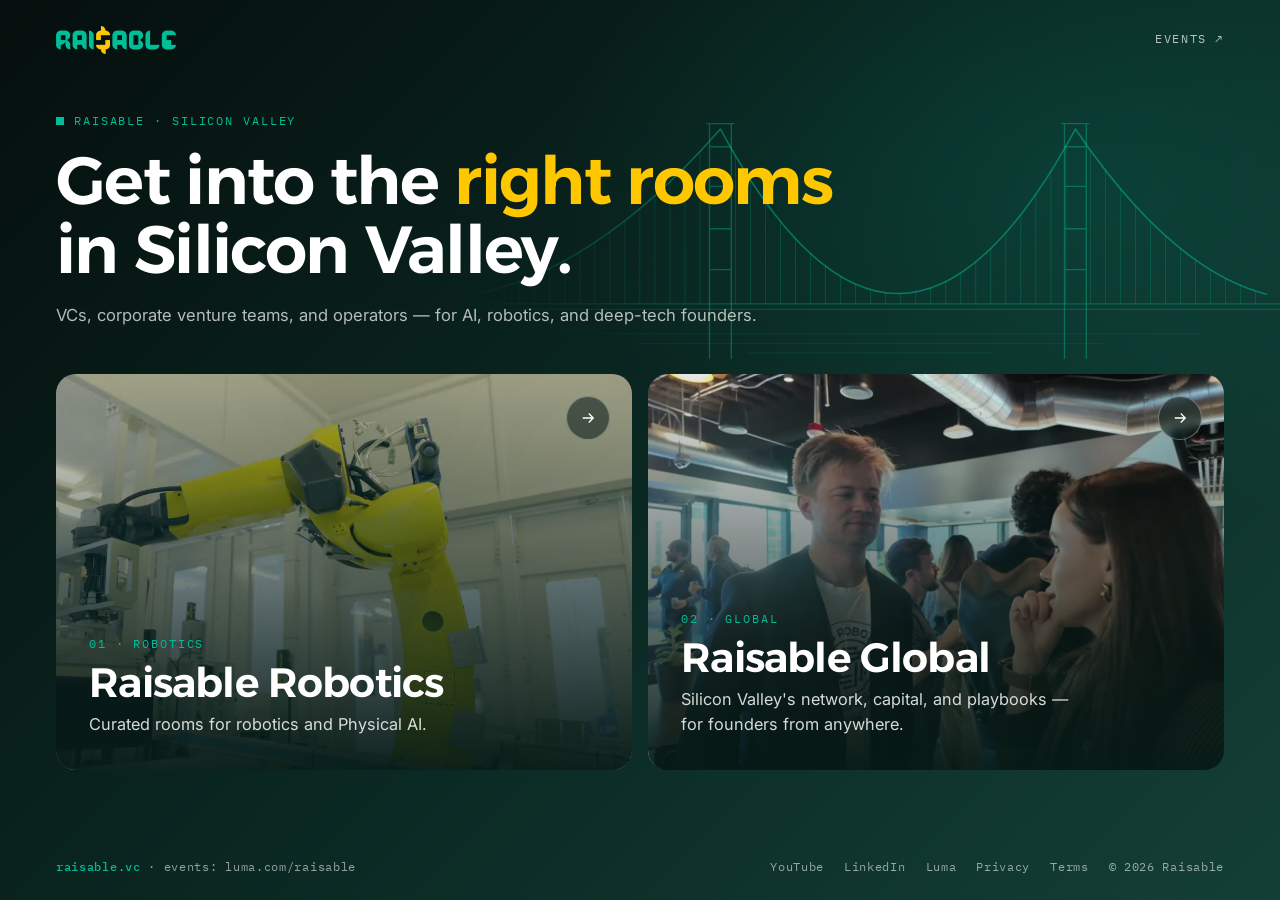
==== commit 44b0d58f: "Gateway: Robotics first, door videos play on their own - Doors reordered: 01 · Robotics, 02 · Global" ====
--- a/index.html
+++ b/index.html
@@ -223,6 +223,7 @@
     .gw-door.is-playing video { opacity: 1; }
     .gw-door--global .gw-door-img, .gw-door--global video { object-position: 50% 30%; }
     .gw-door--robotics .gw-door-img { object-position: 60% 40%; }
+    .gw-door--robotics video { object-position: 50% 45%; }
     .gw-door-shade {
       position: absolute;
       inset: 0;
@@ -380,13 +381,35 @@
       <nav aria-label="Choose your Raisable">
         <ul class="gw-doors">
           <li>
-            <a class="gw-door gw-door--global" href="/global/" data-door="global">
-              <img class="gw-door-img" src="/assets/video/hero-poster.jpg" alt="" width="1280" height="720" fetchpriority="high">
-              <video muted loop playsinline preload="none" data-src="/assets/video/hero.mp4" aria-hidden="true"></video>
+            <a class="gw-door gw-door--robotics" href="/robotics/" data-door="robotics">
+              <img class="gw-door-img" src="/assets/img/door-robotics.jpg" alt="" width="1100" height="720" fetchpriority="high">
+              <video muted loop playsinline preload="none" data-src="/assets/video/door-robotics.mp4" aria-hidden="true"></video>
               <span class="gw-door-shade"></span>
               <span class="gw-door-go" aria-hidden="true"><svg viewBox="0 0 24 24"><path d="M5 12h14M13 6l6 6-6 6"/></svg></span>
               <span class="gw-door-body">
-                <span class="gw-door-kicker">01 · Global</span>
+                <span class="gw-door-kicker">01 · Robotics</span>
+                <span class="gw-door-title">Raisable Robotics</span>
+                <span class="gw-door-line">Curated rooms for robotics and Physical AI.</span>
+                <span class="gw-door-more"><span>
+                  <span class="gw-door-for">Who it's for</span>
+                  <span class="gw-door-who">
+                    <span>Robotics and Physical AI founders</span>
+                    <span>Corporate venture and innovation teams</span>
+                    <span>VCs investing in robotics</span>
+                  </span>
+                  <span class="gw-door-cta">Enter Raisable Robotics <span aria-hidden="true">→</span></span>
+                </span></span>
+              </span>
+            </a>
+          </li>
+          <li>
+            <a class="gw-door gw-door--global" href="/global/" data-door="global">
+              <img class="gw-door-img" src="/assets/video/hero-poster.jpg" alt="" width="1280" height="720" fetchpriority="high">
+              <video muted loop playsinline preload="none" data-src="/assets/video/door-global.mp4" aria-hidden="true"></video>
+              <span class="gw-door-shade"></span>
+              <span class="gw-door-go" aria-hidden="true"><svg viewBox="0 0 24 24"><path d="M5 12h14M13 6l6 6-6 6"/></svg></span>
+              <span class="gw-door-body">
+                <span class="gw-door-kicker">02 · Global</span>
                 <span class="gw-door-title">Raisable Global</span>
                 <span class="gw-door-line">Silicon Valley's network, capital, and playbooks — for founders from anywhere.</span>
                 <span class="gw-door-more"><span>
@@ -401,28 +424,6 @@
               </span>
             </a>
           </li>
-          <li>
-            <a class="gw-door gw-door--robotics" href="/robotics/" data-door="robotics">
-              <img class="gw-door-img" src="/assets/img/door-robotics.jpg" alt="" width="1100" height="720" fetchpriority="high">
-              <video muted loop playsinline preload="none" data-src="/robotics/assets/video/robots.mp4" aria-hidden="true"></video>
-              <span class="gw-door-shade"></span>
-              <span class="gw-door-go" aria-hidden="true"><svg viewBox="0 0 24 24"><path d="M5 12h14M13 6l6 6-6 6"/></svg></span>
-              <span class="gw-door-body">
-                <span class="gw-door-kicker">02 · Robotics</span>
-                <span class="gw-door-title">Raisable Robotics</span>
-                <span class="gw-door-line">Curated rooms for robotics and Physical AI.</span>
-                <span class="gw-door-more"><span>
-                  <span class="gw-door-for">Who it's for</span>
-                  <span class="gw-door-who">
-                    <span>Robotics and Physical AI founders</span>
-                    <span>Corporate venture and innovation teams</span>
-                    <span>VCs investing in robotics</span>
-                  </span>
-                  <span class="gw-door-cta">Enter Raisable Robotics <span aria-hidden="true">→</span></span>
-                </span></span>
-              </span>
-            </a>
-          </li>
         </ul>
       </nav>
     </main>
@@ -453,7 +454,6 @@
 
       var doors = document.querySelectorAll('.gw-door');
       var motionOk = !window.matchMedia('(prefers-reduced-motion: reduce)').matches;
-      var hoverOk = window.matchMedia('(hover: hover) and (pointer: fine)').matches;
       var saveData = navigator.connection && navigator.connection.saveData;
 
       doors.forEach(function (door) {
@@ -462,22 +462,38 @@
         door.addEventListener('click', function () {
           if (window.gtag) gtag('event', 'gateway_click', { door: door.getAttribute('data-door'), transport_type: 'beacon' });
         });
-
-        // Footage plays only while a pointer is on the door (desktop, motion allowed, no data saver)
-        var video = door.querySelector('video');
-        if (!video || !hoverOk || !motionOk || saveData) return;
-        var start = function () {
-          if (!video.getAttribute('src')) video.src = video.getAttribute('data-src');
+      });
+
+      // Ambient footage: each door plays its clip on its own once it is on screen (any device,
+      // phones included), unless the visitor asked for reduced motion or data saving. The clip
+      // fades in only when it is actually playing; if it can't play, the photo simply stays.
+      if (motionOk && !saveData) {
+        var startVideo = function (door) {
+          var video = door.querySelector('video');
+          if (!video || video.getAttribute('src')) return;
+          video.muted = true;
+          video.addEventListener('playing', function () { door.classList.add('is-playing'); });
+          video.src = video.getAttribute('data-src');
           var p = video.play();
-          if (p && p.then) p.then(function () { door.classList.add('is-playing'); }).catch(function () {});
-          else door.classList.add('is-playing');
+          if (p && p.catch) p.catch(function () {});
         };
-        var stop = function () { video.pause(); door.classList.remove('is-playing'); };
-        door.addEventListener('mouseenter', start);
-        door.addEventListener('mouseleave', stop);
-        door.addEventListener('focus', start);
-        door.addEventListener('blur', stop);
-      });
+        if ('IntersectionObserver' in window) {
+          var io = new IntersectionObserver(function (entries) {
+            entries.forEach(function (e) { if (e.isIntersecting) { startVideo(e.target); io.unobserve(e.target); } });
+          }, { rootMargin: '200px 0px' });
+          doors.forEach(function (d) { io.observe(d); });
+        } else {
+          doors.forEach(startVideo);
+        }
+        // Browsers pause muted video in background tabs; pick it up again when the tab is back.
+        document.addEventListener('visibilitychange', function () {
+          if (document.visibilityState !== 'visible') return;
+          doors.forEach(function (d) {
+            var v = d.querySelector('video');
+            if (v && v.getAttribute('src') && v.paused) { var p = v.play(); if (p && p.catch) p.catch(function () {}); }
+          });
+        });
+      }
     })();
   </script>
 </body>
